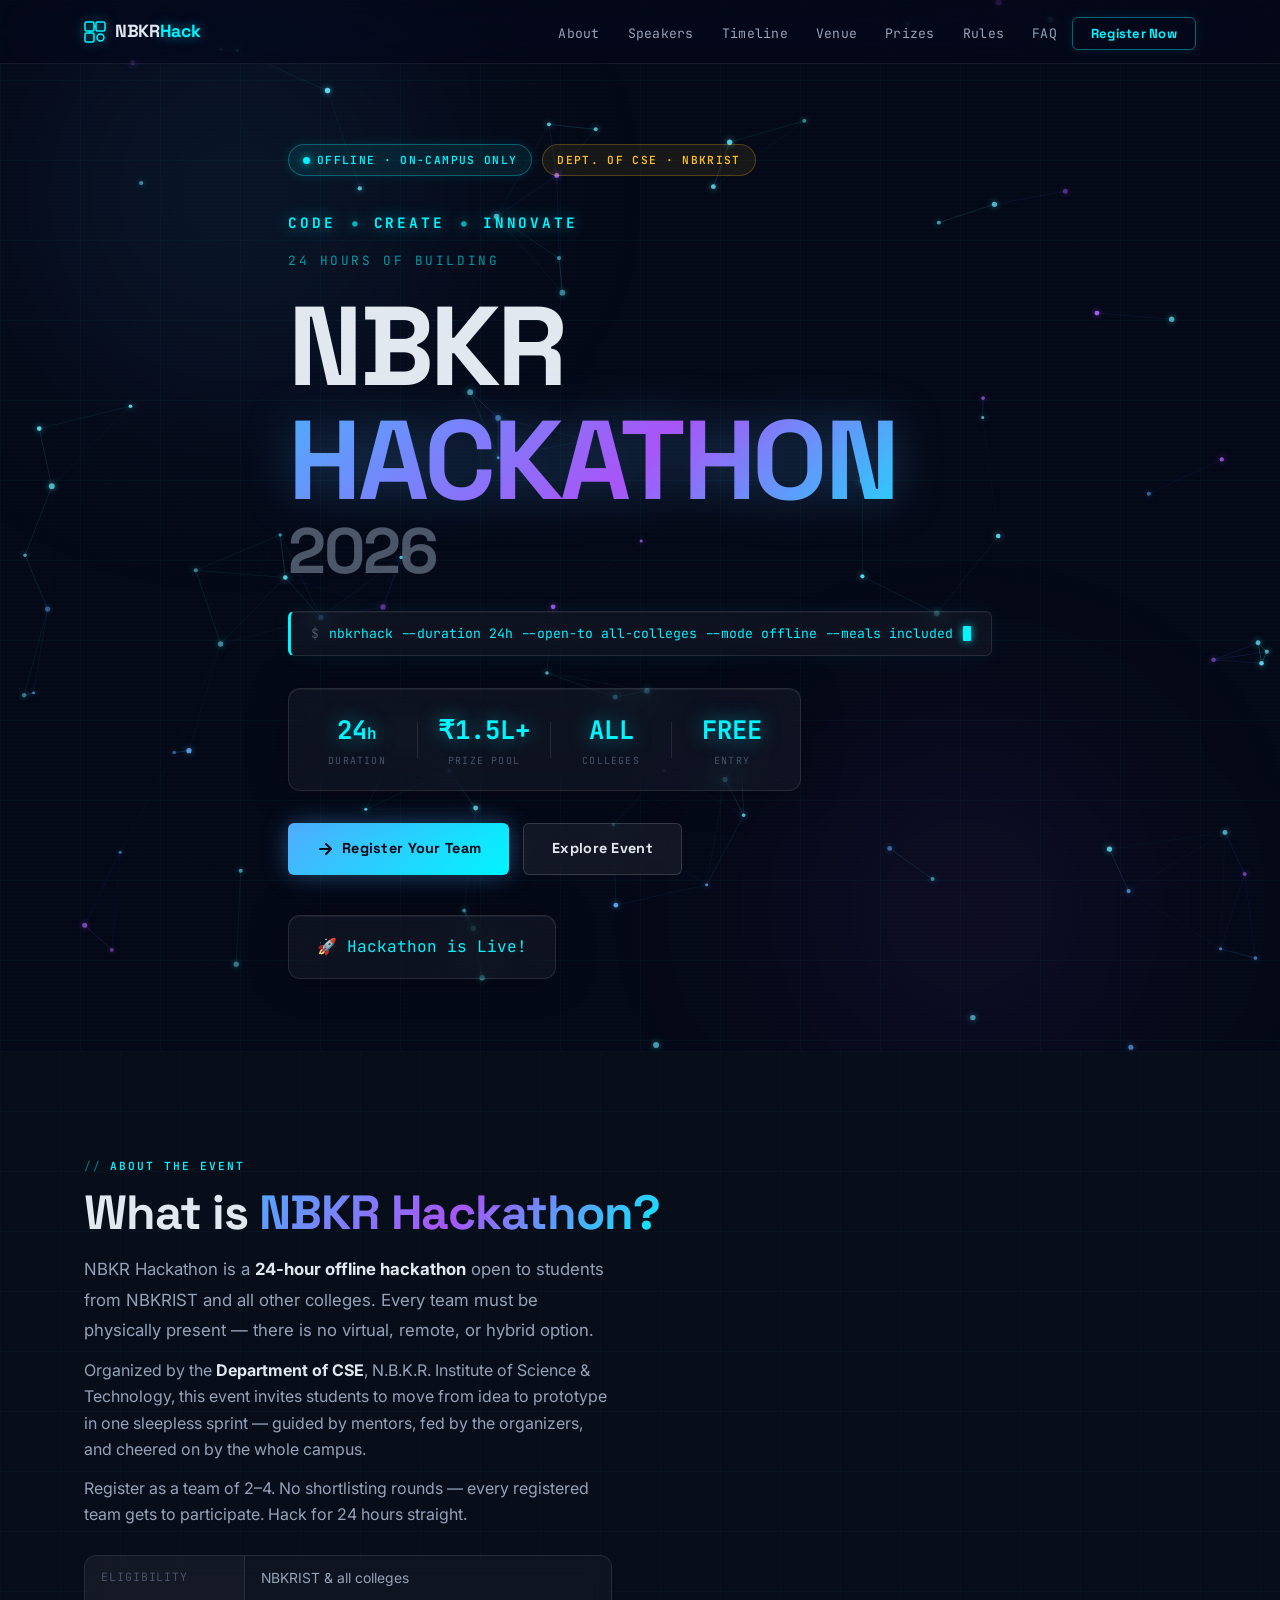
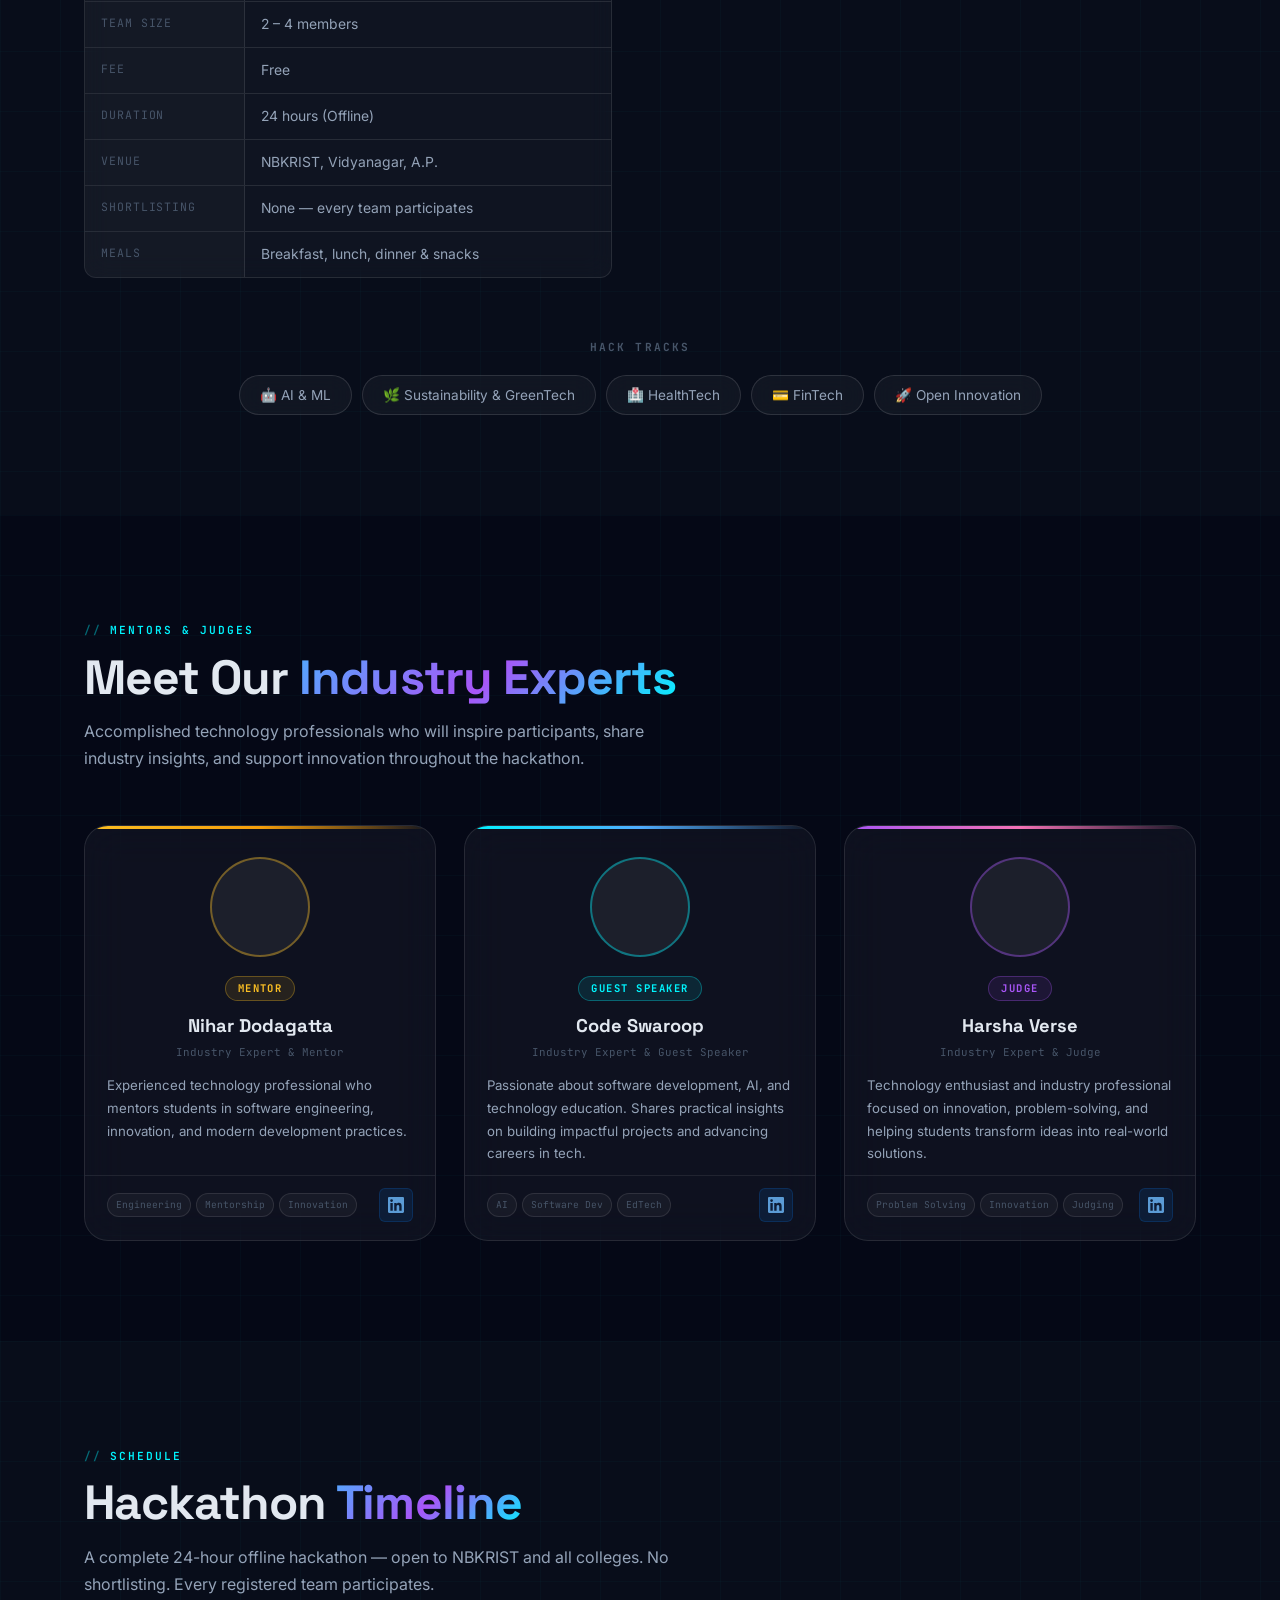
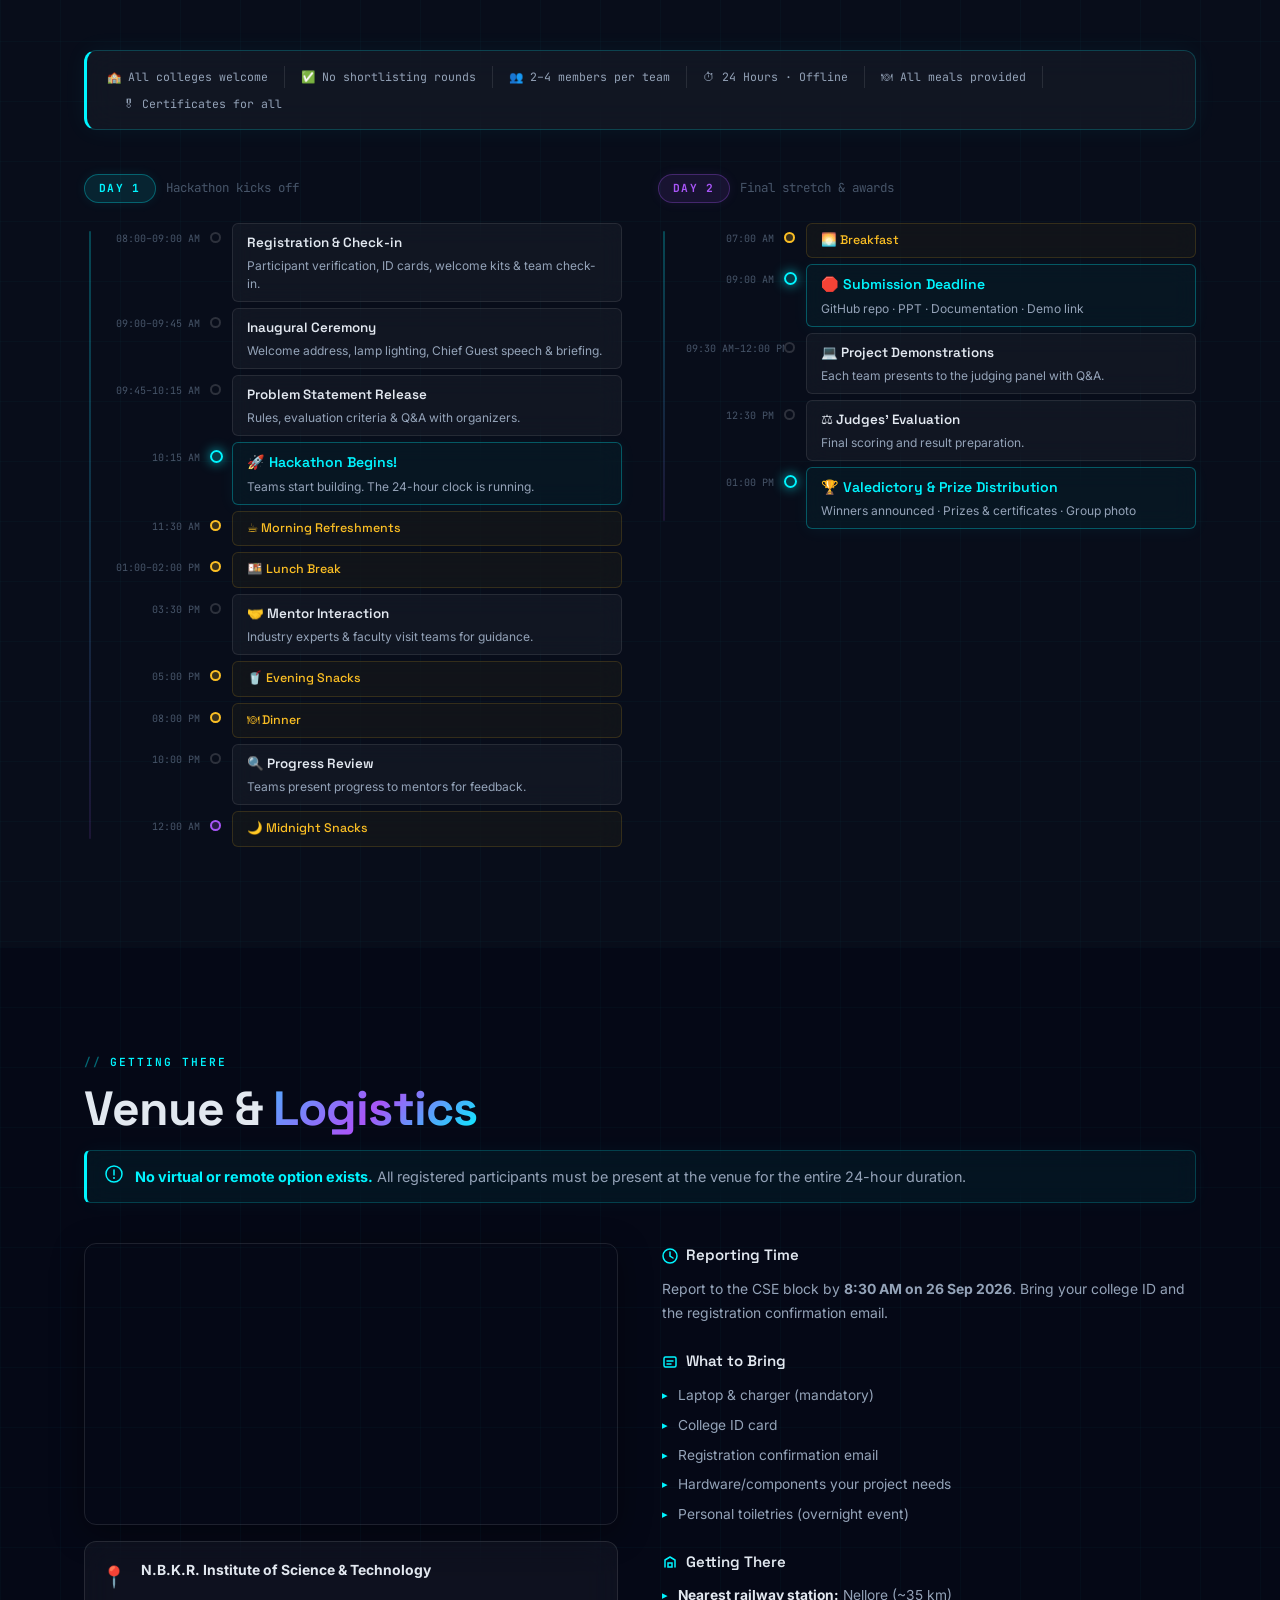
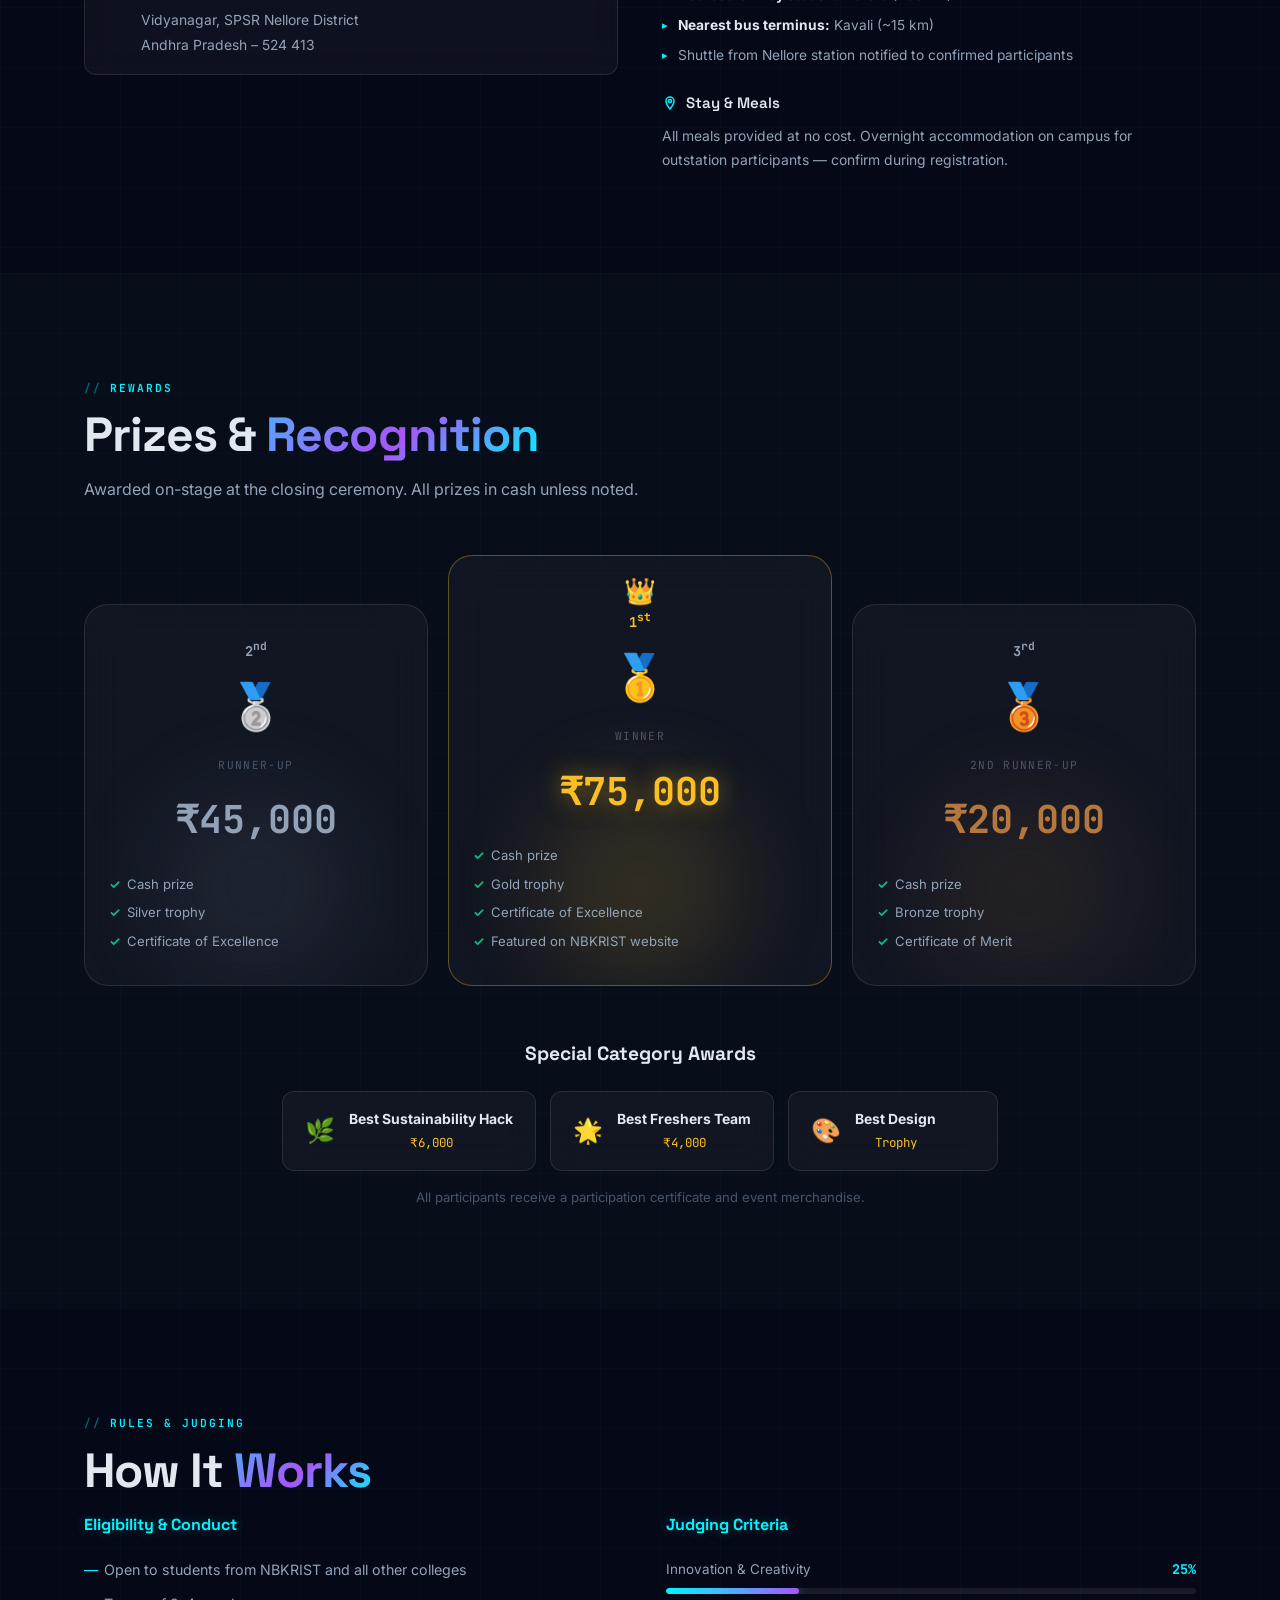
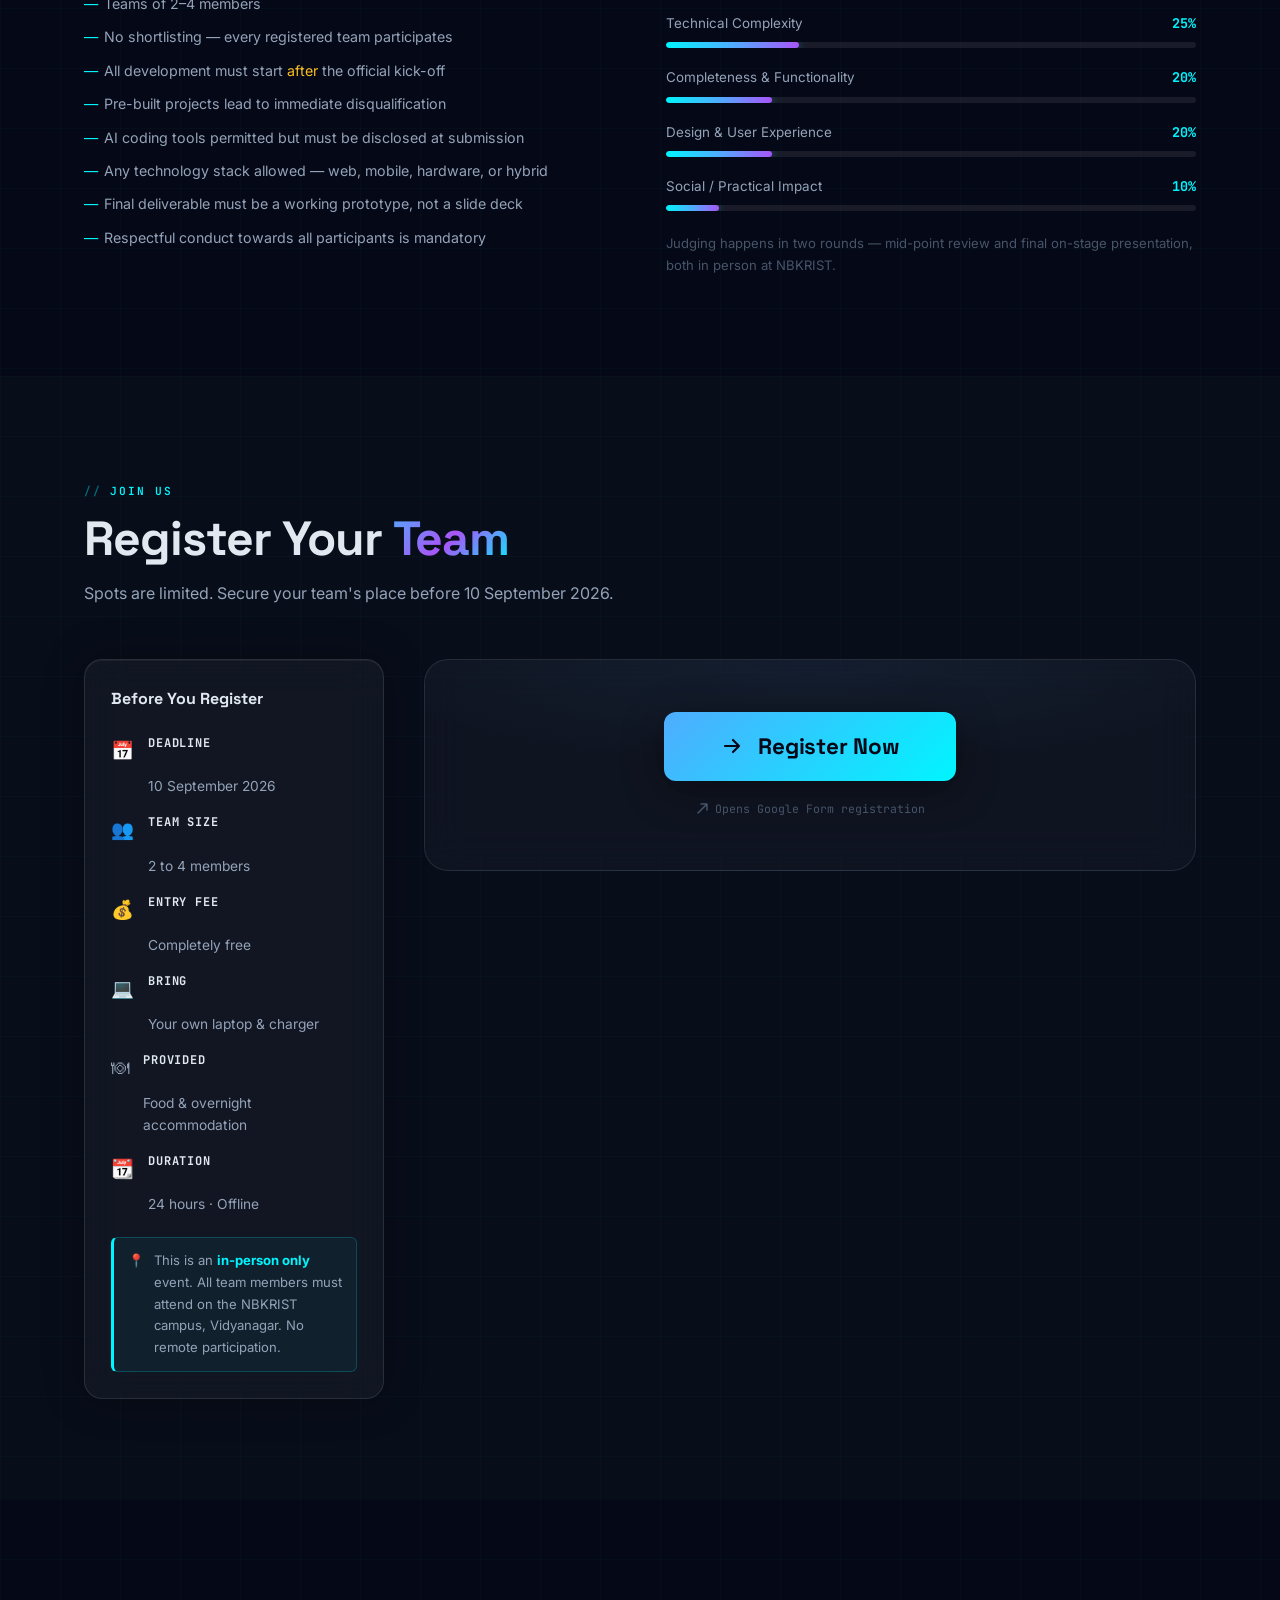
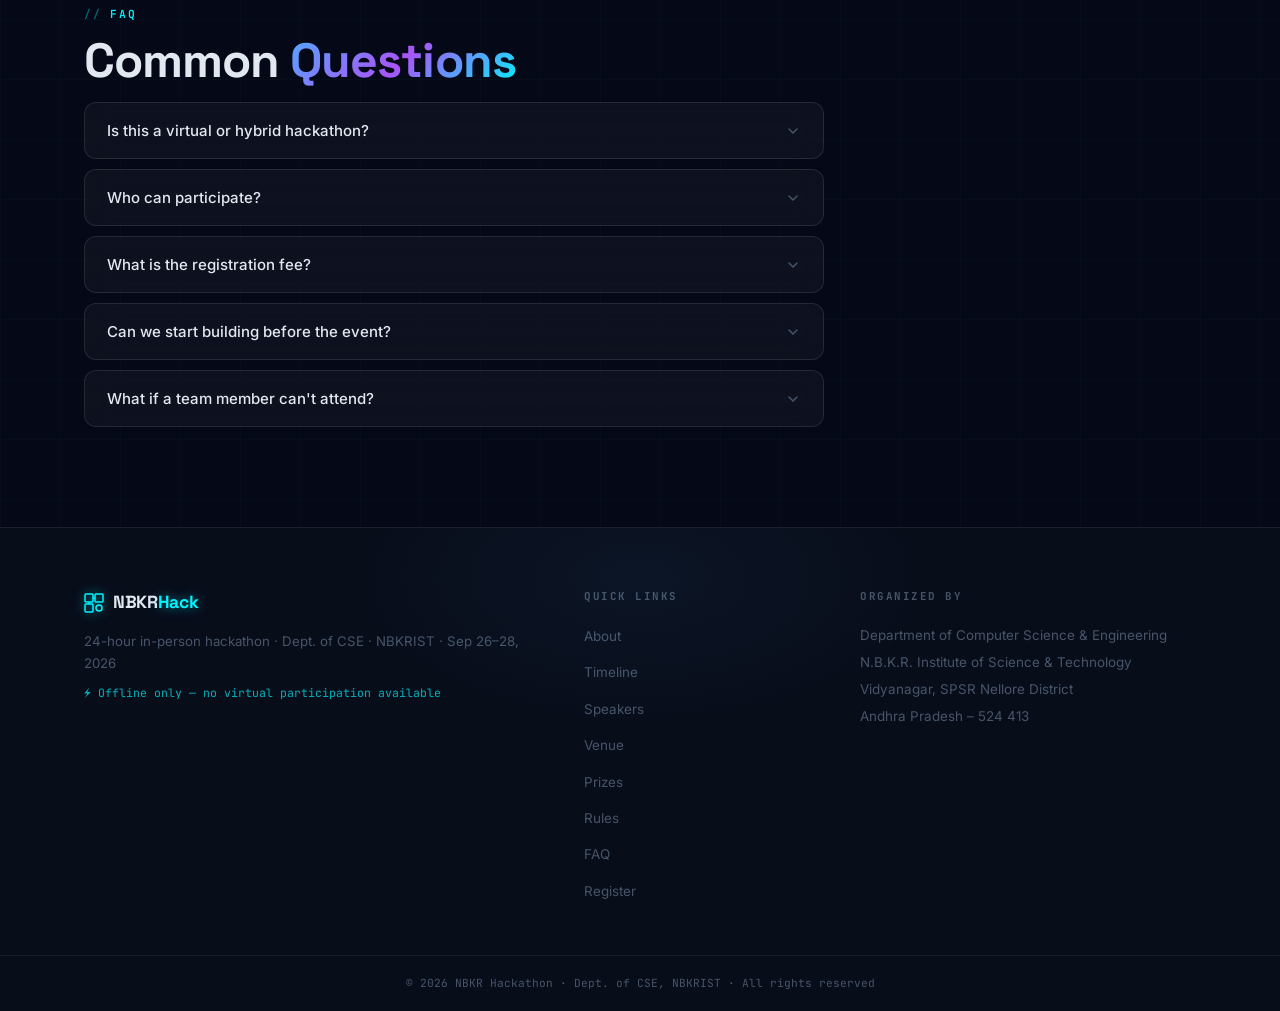
==== index.html @ 4ea05ed7 "NBKR Hackathon 2026 - Futuristic Glassmorphism website" ====
<!DOCTYPE html>
<html lang="en">
<head>
  <meta charset="UTF-8" />
  <meta name="viewport" content="width=device-width, initial-scale=1.0" />
  <title>NBKR Hackathon 2026 &ndash; 24-Hour In-Person Hackathon | NBKRIST</title>
  <meta name="description" content="NBKR Hackathon is a 24-hour offline, in-person student hackathon at NBKRIST campus, Vidyanagar, Andhra Pradesh. Sep 26-28 2026." />
  <link rel="preconnect" href="https://fonts.googleapis.com" />
  <link rel="preconnect" href="https://fonts.gstatic.com" crossorigin />
  <link href="https://fonts.googleapis.com/css2?family=Space+Grotesk:wght@400;500;600;700;800&family=Inter:wght@400;500;600&family=JetBrains+Mono:wght@400;500;600;700&display=swap" rel="stylesheet" />
  <link rel="stylesheet" href="styles.css" />
</head>
<body>

<!-- NAV -->
<nav class="navbar" id="navbar" role="navigation" aria-label="Main navigation">
  <div class="container nav-inner">
    <a href="#hero" class="nav-logo" aria-label="NBKR Hackathon home">
      <span class="logo-mark">
        <svg width="22" height="22" viewBox="0 0 22 22" fill="none" aria-hidden="true">
          <rect x="1" y="1" width="9" height="9" rx="1.5" stroke="currentColor" stroke-width="1.5"/>
          <rect x="12" y="1" width="9" height="9" rx="1.5" stroke="currentColor" stroke-width="1.5"/>
          <rect x="1" y="12" width="9" height="9" rx="1.5" stroke="currentColor" stroke-width="1.5"/>
          <circle cx="16.5" cy="16.5" r="3.5" stroke="currentColor" stroke-width="1.5"/>
          <line x1="10" y1="5.5" x2="12" y2="5.5" stroke="currentColor" stroke-width="1.5"/>
          <line x1="5.5" y1="10" x2="5.5" y2="12" stroke="currentColor" stroke-width="1.5"/>
        </svg>
      </span>
      <span class="logo-text">NBKR<span class="logo-accent">Hack</span></span>
    </a>
    <ul class="nav-links" role="list">
      <li><a href="#about">About</a></li>
      <li><a href="#speakers">Speakers</a></li>
      <li><a href="#timeline">Timeline</a></li>
      <li><a href="#venue">Venue</a></li>
      <li><a href="#prizes">Prizes</a></li>
      <li><a href="#rules">Rules</a></li>
      <li><a href="#faq">FAQ</a></li>
      <li><a href="#register" class="nav-cta reg-trigger" id="nav-register-btn">Register Now</a></li>
    </ul>
    <button class="hamburger" id="hamburger-btn" aria-label="Toggle navigation" aria-expanded="false" aria-controls="nav-mobile">
      <span></span><span></span><span></span>
    </button>
  </div>
  <div class="nav-mobile" id="nav-mobile" aria-hidden="true">
    <ul role="list">
      <li><a href="#about">About</a></li>
      <li><a href="#speakers">Speakers</a></li>
      <li><a href="#timeline">Timeline</a></li>
      <li><a href="#venue">Venue</a></li>
      <li><a href="#prizes">Prizes</a></li>
      <li><a href="#rules">Rules</a></li>
      <li><a href="#faq">FAQ</a></li>
      <li><a href="#register" class="mobile-cta reg-trigger">Register Now</a></li>
    </ul>
  </div>
</nav>

<!-- HERO -->
<section class="hero" id="hero" aria-label="Hero">
  <canvas class="hero-canvas" id="pcb-canvas" aria-hidden="true"></canvas>
  <div class="hero-scanline" aria-hidden="true"></div>
  <div class="hero-grid-overlay" aria-hidden="true"></div>
  <div class="hero-glow-orb hero-glow-orb-1" aria-hidden="true"></div>
  <div class="hero-glow-orb hero-glow-orb-2" aria-hidden="true"></div>
  <div class="container hero-body">
    <div class="hero-badges">
      <span class="badge badge-offline" aria-label="Offline in-person only">
        <span class="badge-dot" aria-hidden="true"></span>OFFLINE &middot; ON-CAMPUS ONLY
      </span>
      <span class="badge badge-dept">Dept. of CSE &middot; NBKRIST</span>
    </div>
    <div class="hero-tagline-row" aria-label="CODE CREATE INNOVATE">
      <span class="hero-tag-word">CODE</span>
      <span class="hero-tag-sep" aria-hidden="true">&bull;</span>
      <span class="hero-tag-word">CREATE</span>
      <span class="hero-tag-sep" aria-hidden="true">&bull;</span>
      <span class="hero-tag-word">INNOVATE</span>
    </div>
    <div class="hero-subtag">24 HOURS OF BUILDING</div>
    <h1 class="hero-title">
      <span class="hero-title-line">NBKR</span>
      <span class="hero-title-line hero-title-gradient">HACKATHON</span>
      <span class="hero-title-line hero-title-year">2026</span>
    </h1>
    <div class="terminal-line" aria-label="Event command">
      <span class="term-prompt" aria-hidden="true">$</span>
      <span class="term-text" id="terminal-text"></span>
      <span class="term-cursor" aria-hidden="true"></span>
    </div>
    <div class="hero-stats" role="list" aria-label="Event key stats">
      <div class="hstat" role="listitem">
        <span class="hstat-val">24<span class="hstat-unit">h</span></span>
        <span class="hstat-label">Duration</span>
      </div>
      <div class="hstat-div" aria-hidden="true"></div>
      <div class="hstat" role="listitem">
        <span class="hstat-val">&#8377;1.5L+</span>
        <span class="hstat-label">Prize Pool</span>
      </div>
      <div class="hstat-div" aria-hidden="true"></div>
      <div class="hstat" role="listitem">
        <span class="hstat-val">ALL</span>
        <span class="hstat-label">Colleges</span>
      </div>
      <div class="hstat-div" aria-hidden="true"></div>
      <div class="hstat" role="listitem">
        <span class="hstat-val">FREE</span>
        <span class="hstat-label">Entry</span>
      </div>
    </div>
    <div class="hero-ctas">
      <a href="#register" class="btn btn-glow reg-trigger">
        <svg width="18" height="18" viewBox="0 0 18 18" fill="none" aria-hidden="true"><path d="M4 9h10M10 4l5 5-5 5" stroke="currentColor" stroke-width="2" stroke-linecap="round" stroke-linejoin="round"/></svg>
        Register Your Team
      </a>
      <a href="#about" class="btn btn-glass">Explore Event</a>
    </div>
    <div class="countdown-block" id="countdown-container" aria-label="Countdown to hackathon">
      <div class="cd-label">LAUNCHING IN</div>
      <div class="cd-units">
        <div class="cd-unit"><span class="cd-val" id="cd-days">00</span><span class="cd-lbl">Days</span></div>
        <span class="cd-colon" aria-hidden="true">:</span>
        <div class="cd-unit"><span class="cd-val" id="cd-hours">00</span><span class="cd-lbl">Hours</span></div>
        <span class="cd-colon" aria-hidden="true">:</span>
        <div class="cd-unit"><span class="cd-val" id="cd-minutes">00</span><span class="cd-lbl">Mins</span></div>
        <span class="cd-colon" aria-hidden="true">:</span>
        <div class="cd-unit"><span class="cd-val" id="cd-seconds">00</span><span class="cd-lbl">Secs</span></div>
      </div>
    </div>
  </div>
</section>

<!-- ABOUT -->
<section class="section about-section" id="about" aria-labelledby="about-h">
  <div class="section-grid-bg" aria-hidden="true"></div>
  <div class="container">
    <span class="section-eyebrow">About the Event</span>
    <h2 class="section-title" id="about-h">What is <span class="gradient-text">NBKR Hackathon?</span></h2>
    <div class="about-grid">
      <div class="about-copy reveal">
        <p class="about-lead">NBKR Hackathon is a <strong>24-hour offline hackathon</strong> open to students from NBKRIST and all other colleges. Every team must be physically present &mdash; there is no virtual, remote, or hybrid option.</p>
        <p>Organized by the <strong>Department of CSE</strong>, N.B.K.R. Institute of Science &amp; Technology, this event invites students to move from idea to prototype in one sleepless sprint &mdash; guided by mentors, fed by the organizers, and cheered on by the whole campus.</p>
        <p>Register as a team of 2&ndash;4. No shortlisting rounds &mdash; every registered team gets to participate. Hack for 24 hours straight.</p>
        <div class="quick-facts">
          <div class="qf-item"><span class="qf-key">Eligibility</span><span class="qf-val">NBKRIST &amp; all colleges</span></div>
          <div class="qf-item"><span class="qf-key">Team size</span><span class="qf-val">2 &ndash; 4 members</span></div>
          <div class="qf-item"><span class="qf-key">Fee</span><span class="qf-val">Free</span></div>
          <div class="qf-item"><span class="qf-key">Duration</span><span class="qf-val">24 hours (Offline)</span></div>
          <div class="qf-item"><span class="qf-key">Venue</span><span class="qf-val">NBKRIST, Vidyanagar, A.P.</span></div>
          <div class="qf-item"><span class="qf-key">Shortlisting</span><span class="qf-val">None &mdash; every team participates</span></div>
          <div class="qf-item"><span class="qf-key">Meals</span><span class="qf-val">Breakfast, lunch, dinner &amp; snacks</span></div>
        </div>
      </div>
      <div class="about-cards">
        <div class="acard reveal"><div class="acard-glow"></div><span class="acard-icon">&#9889;</span><span class="acard-num">24</span><span class="acard-unit">hours</span><span class="acard-desc">Non-stop on-campus hacking</span></div>
        <div class="acard reveal"><div class="acard-glow"></div><span class="acard-icon">&#128101;</span><span class="acard-num">2&ndash;4</span><span class="acard-unit">members</span><span class="acard-desc">All colleges welcome</span></div>
        <div class="acard reveal"><div class="acard-glow"></div><span class="acard-icon">&#127942;</span><span class="acard-num">&#8377;1.5L+</span><span class="acard-unit">prizes</span><span class="acard-desc">Cash, trophies &amp; certificates</span></div>
        <div class="acard acard-amber reveal"><div class="acard-glow"></div><span class="acard-icon">&#127358;</span><span class="acard-num">Free</span><span class="acard-unit">to enter</span><span class="acard-desc">Food &amp; logistics covered</span></div>
      </div>
    </div>
    <div class="tracks-wrap reveal">
      <h3 class="tracks-heading">Hack Tracks</h3>
      <div class="tracks-row">
        <div class="track-pill">&#129302; AI &amp; ML</div>
        <div class="track-pill">&#127807; Sustainability &amp; GreenTech</div>
        <div class="track-pill">&#127973; HealthTech</div>
        <div class="track-pill">&#128179; FinTech</div>
        <div class="track-pill">&#128640; Open Innovation</div>
      </div>
    </div>
  </div>
</section>

<!-- SPEAKERS -->
<section class="section speakers-section" id="speakers" aria-labelledby="speakers-h">
  <div class="section-grid-bg" aria-hidden="true"></div>
  <div class="container">
    <span class="section-eyebrow">Mentors &amp; Judges</span>
    <h2 class="section-title" id="speakers-h">Meet Our <span class="gradient-text">Industry Experts</span></h2>
    <p class="section-sub">Accomplished technology professionals who will inspire participants, share industry insights, and support innovation throughout the hackathon.</p>
    <div class="speakers-grid">

      <div class="speaker-card speaker-card-amber reveal" role="article" aria-label="Speaker: Nihar Dodagatta">
        <div class="speaker-card-top-line speaker-card-top-amber"></div>
        <div class="speaker-card-glow"></div>
        <div class="speaker-avatar-wrap">
          <div class="speaker-avatar speaker-avatar-amber">
            <img src="images/nihar.jpg" alt="Nihar Dodagatta" class="speaker-photo" onerror="this.style.display='none'" />
            <span class="speaker-initials">ND</span>
          </div>
        </div>
        <div class="speaker-body">
          <div class="speaker-role-tag speaker-role-tag-amber">Mentor</div>
          <h3 class="speaker-name">Nihar Dodagatta</h3>
          <p class="speaker-role">Industry Expert &amp; Mentor</p>
          <p class="speaker-bio">Experienced technology professional who mentors students in software engineering, innovation, and modern development practices.</p>
        </div>
        <div class="speaker-footer">
          <div class="speaker-tags"><span class="stag">Engineering</span><span class="stag">Mentorship</span><span class="stag">Innovation</span></div>
          <a href="#" class="speaker-linkedin" aria-label="Nihar on LinkedIn"><svg width="16" height="16" viewBox="0 0 24 24" fill="currentColor"><path d="M20.447 20.452h-3.554v-5.569c0-1.328-.027-3.037-1.852-3.037-1.853 0-2.136 1.445-2.136 2.939v5.667H9.351V9h3.414v1.561h.046c.477-.9 1.637-1.85 3.37-1.85 3.601 0 4.267 2.37 4.267 5.455v6.286zM5.337 7.433a2.062 2.062 0 01-2.063-2.065 2.064 2.064 0 112.063 2.065zm1.782 13.019H3.555V9h3.564v11.452zM22.225 0H1.771C.792 0 0 .774 0 1.729v20.542C0 23.227.792 24 1.771 24h20.451C23.2 24 24 23.227 24 22.271V1.729C24 .774 23.2 0 22.222 0h.003z"/></svg></a>
        </div>
      </div>

      <div class="speaker-card speaker-card-cyan reveal" role="article" aria-label="Speaker: Code Swaroop">
        <div class="speaker-card-top-line speaker-card-top-cyan"></div>
        <div class="speaker-card-glow"></div>
        <div class="speaker-avatar-wrap">
          <div class="speaker-avatar speaker-avatar-cyan">
            <img src="images/swaroop.jpg" alt="Code Swaroop" class="speaker-photo" onerror="this.style.display='none'" />
            <span class="speaker-initials">CS</span>
          </div>
        </div>
        <div class="speaker-body">
          <div class="speaker-role-tag speaker-role-tag-cyan">Guest Speaker</div>
          <h3 class="speaker-name">Code Swaroop</h3>
          <p class="speaker-role">Industry Expert &amp; Guest Speaker</p>
          <p class="speaker-bio">Passionate about software development, AI, and technology education. Shares practical insights on building impactful projects and advancing careers in tech.</p>
        </div>
        <div class="speaker-footer">
          <div class="speaker-tags"><span class="stag">AI</span><span class="stag">Software Dev</span><span class="stag">EdTech</span></div>
          <a href="#" class="speaker-linkedin" aria-label="Code Swaroop on LinkedIn"><svg width="16" height="16" viewBox="0 0 24 24" fill="currentColor"><path d="M20.447 20.452h-3.554v-5.569c0-1.328-.027-3.037-1.852-3.037-1.853 0-2.136 1.445-2.136 2.939v5.667H9.351V9h3.414v1.561h.046c.477-.9 1.637-1.85 3.37-1.85 3.601 0 4.267 2.37 4.267 5.455v6.286zM5.337 7.433a2.062 2.062 0 01-2.063-2.065 2.064 2.064 0 112.063 2.065zm1.782 13.019H3.555V9h3.564v11.452zM22.225 0H1.771C.792 0 0 .774 0 1.729v20.542C0 23.227.792 24 1.771 24h20.451C23.2 24 24 23.227 24 22.271V1.729C24 .774 23.2 0 22.222 0h.003z"/></svg></a>
        </div>
      </div>

      <div class="speaker-card speaker-card-purple reveal" role="article" aria-label="Speaker: Harsha Verse">
        <div class="speaker-card-top-line speaker-card-top-purple"></div>
        <div class="speaker-card-glow"></div>
        <div class="speaker-avatar-wrap">
          <div class="speaker-avatar speaker-avatar-purple">
            <img src="images/harsha.jpg" alt="Harsha Verse" class="speaker-photo harsha-photo" onerror="this.style.display='none'" />
            <span class="speaker-initials">HV</span>
          </div>
        </div>
        <div class="speaker-body">
          <div class="speaker-role-tag speaker-role-tag-purple">Judge</div>
          <h3 class="speaker-name">Harsha Verse</h3>
          <p class="speaker-role">Industry Expert &amp; Judge</p>
          <p class="speaker-bio">Technology enthusiast and industry professional focused on innovation, problem-solving, and helping students transform ideas into real-world solutions.</p>
        </div>
        <div class="speaker-footer">
          <div class="speaker-tags"><span class="stag">Problem Solving</span><span class="stag">Innovation</span><span class="stag">Judging</span></div>
          <a href="#" class="speaker-linkedin" aria-label="Harsha Verse on LinkedIn"><svg width="16" height="16" viewBox="0 0 24 24" fill="currentColor"><path d="M20.447 20.452h-3.554v-5.569c0-1.328-.027-3.037-1.852-3.037-1.853 0-2.136 1.445-2.136 2.939v5.667H9.351V9h3.414v1.561h.046c.477-.9 1.637-1.85 3.37-1.85 3.601 0 4.267 2.37 4.267 5.455v6.286zM5.337 7.433a2.062 2.062 0 01-2.063-2.065 2.064 2.064 0 112.063 2.065zm1.782 13.019H3.555V9h3.564v11.452zM22.225 0H1.771C.792 0 0 .774 0 1.729v20.542C0 23.227.792 24 1.771 24h20.451C23.2 24 24 23.227 24 22.271V1.729C24 .774 23.2 0 22.222 0h.003z"/></svg></a>
        </div>
      </div>

    </div>
  </div>
</section>

<!-- TIMELINE -->
<section class="section timeline-section" id="timeline" aria-labelledby="timeline-h">
  <div class="section-grid-bg" aria-hidden="true"></div>
  <div class="container">
    <span class="section-eyebrow">Schedule</span>
    <h2 class="section-title" id="timeline-h">Hackathon <span class="gradient-text">Timeline</span></h2>
    <p class="section-sub">A complete 24-hour offline hackathon &mdash; open to NBKRIST and all colleges. No shortlisting. Every registered team participates.</p>
    <div class="tl-info-bar reveal">
      <div class="tl-info-item"><span class="tl-info-icon">&#127979;</span><span>All colleges welcome</span></div>
      <div class="tl-info-sep" aria-hidden="true"></div>
      <div class="tl-info-item"><span class="tl-info-icon">&#9989;</span><span>No shortlisting rounds</span></div>
      <div class="tl-info-sep" aria-hidden="true"></div>
      <div class="tl-info-item"><span class="tl-info-icon">&#128101;</span><span>2&ndash;4 members per team</span></div>
      <div class="tl-info-sep" aria-hidden="true"></div>
      <div class="tl-info-item"><span class="tl-info-icon">&#9201;</span><span>24 Hours &middot; Offline</span></div>
      <div class="tl-info-sep" aria-hidden="true"></div>
      <div class="tl-info-item"><span class="tl-info-icon">&#127869;</span><span>All meals provided</span></div>
      <div class="tl-info-sep" aria-hidden="true"></div>
      <div class="tl-info-item"><span class="tl-info-icon">&#127894;</span><span>Certificates for all</span></div>
    </div>
    <div class="tl-summary-grid">
      <div class="tl-day-col">
        <div class="tl-day-header"><span class="tl-day-badge">Day 1</span><span class="tl-day-sub">Hackathon kicks off</span></div>
        <div class="tl-events">
          <div class="tl-event reveal"><span class="tl-etime">08:00&ndash;09:00 AM</span><div class="tl-edot tl-edot-default"></div><div class="tl-ecard"><h4>Registration &amp; Check-in</h4><p>Participant verification, ID cards, welcome kits &amp; team check-in.</p></div></div>
          <div class="tl-event reveal"><span class="tl-etime">09:00&ndash;09:45 AM</span><div class="tl-edot tl-edot-default"></div><div class="tl-ecard"><h4>Inaugural Ceremony</h4><p>Welcome address, lamp lighting, Chief Guest speech &amp; briefing.</p></div></div>
          <div class="tl-event reveal"><span class="tl-etime">09:45&ndash;10:15 AM</span><div class="tl-edot tl-edot-default"></div><div class="tl-ecard"><h4>Problem Statement Release</h4><p>Rules, evaluation criteria &amp; Q&amp;A with organizers.</p></div></div>
          <div class="tl-event reveal"><span class="tl-etime">10:15 AM</span><div class="tl-edot tl-edot-major"></div><div class="tl-ecard tl-ecard-major"><h4>&#128640; Hackathon Begins!</h4><p>Teams start building. The 24-hour clock is running.</p></div></div>
          <div class="tl-event reveal"><span class="tl-etime">11:30 AM</span><div class="tl-edot tl-edot-food"></div><div class="tl-ecard tl-ecard-food"><h4>&#9749; Morning Refreshments</h4></div></div>
          <div class="tl-event reveal"><span class="tl-etime">01:00&ndash;02:00 PM</span><div class="tl-edot tl-edot-food"></div><div class="tl-ecard tl-ecard-food"><h4>&#127857; Lunch Break</h4></div></div>
          <div class="tl-event reveal"><span class="tl-etime">03:30 PM</span><div class="tl-edot tl-edot-default"></div><div class="tl-ecard"><h4>&#129309; Mentor Interaction</h4><p>Industry experts &amp; faculty visit teams for guidance.</p></div></div>
          <div class="tl-event reveal"><span class="tl-etime">05:00 PM</span><div class="tl-edot tl-edot-food"></div><div class="tl-ecard tl-ecard-food"><h4>&#129380; Evening Snacks</h4></div></div>
          <div class="tl-event reveal"><span class="tl-etime">08:00 PM</span><div class="tl-edot tl-edot-food"></div><div class="tl-ecard tl-ecard-food"><h4>&#127869; Dinner</h4></div></div>
          <div class="tl-event reveal"><span class="tl-etime">10:00 PM</span><div class="tl-edot tl-edot-default"></div><div class="tl-ecard"><h4>&#128269; Progress Review</h4><p>Teams present progress to mentors for feedback.</p></div></div>
          <div class="tl-event reveal"><span class="tl-etime">12:00 AM</span><div class="tl-edot tl-edot-mid"></div><div class="tl-ecard tl-ecard-food"><h4>&#127769; Midnight Snacks</h4></div></div>
        </div>
      </div>
      <div class="tl-day-col">
        <div class="tl-day-header"><span class="tl-day-badge tl-day-badge-2">Day 2</span><span class="tl-day-sub">Final stretch &amp; awards</span></div>
        <div class="tl-events">
          <div class="tl-event reveal"><span class="tl-etime">07:00 AM</span><div class="tl-edot tl-edot-food"></div><div class="tl-ecard tl-ecard-food"><h4>&#127749; Breakfast</h4></div></div>
          <div class="tl-event reveal"><span class="tl-etime">09:00 AM</span><div class="tl-edot tl-edot-major"></div><div class="tl-ecard tl-ecard-major"><h4>&#128721; Submission Deadline</h4><p>GitHub repo &middot; PPT &middot; Documentation &middot; Demo link</p></div></div>
          <div class="tl-event reveal"><span class="tl-etime">09:30 AM&ndash;12:00 PM</span><div class="tl-edot tl-edot-default"></div><div class="tl-ecard"><h4>&#128187; Project Demonstrations</h4><p>Each team presents to the judging panel with Q&amp;A.</p></div></div>
          <div class="tl-event reveal"><span class="tl-etime">12:30 PM</span><div class="tl-edot tl-edot-default"></div><div class="tl-ecard"><h4>&#9878; Judges' Evaluation</h4><p>Final scoring and result preparation.</p></div></div>
          <div class="tl-event reveal"><span class="tl-etime">01:00 PM</span><div class="tl-edot tl-edot-major"></div><div class="tl-ecard tl-ecard-major"><h4>&#127942; Valedictory &amp; Prize Distribution</h4><p>Winners announced &middot; Prizes &amp; certificates &middot; Group photo</p></div></div>
        </div>
      </div>
    </div>
  </div>
</section>

<!-- VENUE -->
<section class="section venue-section" id="venue" aria-labelledby="venue-h">
  <div class="section-grid-bg" aria-hidden="true"></div>
  <div class="container">
    <span class="section-eyebrow">Getting There</span>
    <h2 class="section-title" id="venue-h">Venue &amp; <span class="gradient-text">Logistics</span></h2>
    <div class="venue-alert reveal" role="alert">
      <svg width="18" height="18" viewBox="0 0 18 18" fill="none" aria-hidden="true"><circle cx="9" cy="9" r="8" stroke="#00f5ff" stroke-width="1.5"/><line x1="9" y1="5" x2="9" y2="10" stroke="#00f5ff" stroke-width="1.5" stroke-linecap="round"/><circle cx="9" cy="13" r="1" fill="#00f5ff"/></svg>
      <span><strong>No virtual or remote option exists.</strong> All registered participants must be present at the venue for the entire 24-hour duration.</span>
    </div>
    <div class="venue-grid">
      <div class="venue-map-col reveal">
        <div class="map-embed" aria-label="NBKRIST campus map">
          <iframe src="https://www.google.com/maps/embed?pb=!1m18!1m12!1m3!1d15392.0!2d79.5!3d14.4!2m3!1f0!2f0!3f0!3m2!1i1024!2i768!4f13.1!3m3!1m2!1s0x3a4cf5a7e3b5b5b5%3A0x1234567890abcdef!2sNBKRIST!5e0!3m2!1sen!2sin!4v1234567890" width="100%" height="280" style="border:0;" allowfullscreen="" loading="lazy" referrerpolicy="no-referrer-when-downgrade" title="NBKRIST campus on Google Maps"></iframe>
        </div>
        <div class="venue-address-card">
          <div class="vac-icon">&#128205;</div>
          <div><strong>N.B.K.R. Institute of Science &amp; Technology</strong><br>Vidyanagar, SPSR Nellore District<br>Andhra Pradesh &ndash; 524 413</div>
        </div>
      </div>
      <div class="venue-info-col">
        <div class="vinfo-block reveal">
          <h3 class="vinfo-title"><svg width="16" height="16" viewBox="0 0 16 16" fill="none"><circle cx="8" cy="8" r="7" stroke="#00f5ff" stroke-width="1.5"/><path d="M8 4v4l3 2" stroke="#00f5ff" stroke-width="1.5" stroke-linecap="round"/></svg>Reporting Time</h3>
          <p>Report to the CSE block by <strong>8:30 AM on 26 Sep 2026</strong>. Bring your college ID and the registration confirmation email.</p>
        </div>
        <div class="vinfo-block reveal">
          <h3 class="vinfo-title"><svg width="16" height="16" viewBox="0 0 16 16" fill="none"><rect x="2" y="3" width="12" height="10" rx="1.5" stroke="#00f5ff" stroke-width="1.5"/><path d="M5 7h6M5 10h4" stroke="#00f5ff" stroke-width="1.5" stroke-linecap="round"/></svg>What to Bring</h3>
          <ul class="vinfo-list">
            <li>Laptop &amp; charger (mandatory)</li>
            <li>College ID card</li>
            <li>Registration confirmation email</li>
            <li>Hardware/components your project needs</li>
            <li>Personal toiletries (overnight event)</li>
          </ul>
        </div>
        <div class="vinfo-block reveal">
          <h3 class="vinfo-title"><svg width="16" height="16" viewBox="0 0 16 16" fill="none"><path d="M3 13V6l5-3 5 3v7" stroke="#00f5ff" stroke-width="1.5" stroke-linecap="round" stroke-linejoin="round"/><rect x="6" y="9" width="4" height="4" stroke="#00f5ff" stroke-width="1.5"/></svg>Getting There</h3>
          <ul class="vinfo-list">
            <li><strong>Nearest railway station:</strong> Nellore (~35 km)</li>
            <li><strong>Nearest bus terminus:</strong> Kavali (~15 km)</li>
            <li>Shuttle from Nellore station notified to confirmed participants</li>
          </ul>
        </div>
        <div class="vinfo-block reveal">
          <h3 class="vinfo-title"><svg width="16" height="16" viewBox="0 0 16 16" fill="none"><path d="M8 2C5.8 2 4 3.8 4 6c0 3 4 8 4 8s4-5 4-8c0-2.2-1.8-4-4-4z" stroke="#00f5ff" stroke-width="1.5"/><circle cx="8" cy="6" r="1.5" stroke="#00f5ff" stroke-width="1.5"/></svg>Stay &amp; Meals</h3>
          <p>All meals provided at no cost. Overnight accommodation on campus for outstation participants &mdash; confirm during registration.</p>
        </div>
      </div>
    </div>
  </div>
</section>

<!-- PRIZES -->
<section class="section prizes-section" id="prizes" aria-labelledby="prizes-h">
  <div class="section-grid-bg" aria-hidden="true"></div>
  <div class="container">
    <span class="section-eyebrow">Rewards</span>
    <h2 class="section-title" id="prizes-h">Prizes &amp; <span class="gradient-text">Recognition</span></h2>
    <p class="section-sub">Awarded on-stage at the closing ceremony. All prizes in cash unless noted.</p>
    <div class="prizes-podium">
      <div class="prize-card prize-silver reveal">
        <div class="prize-glow"></div>
        <div class="prize-pos" aria-label="2nd place">2<sup>nd</sup></div>
        <div class="prize-medal">&#129352;</div>
        <div class="prize-tier">Runner-Up</div>
        <div class="prize-amount">&#8377;45,000</div>
        <ul class="prize-perks"><li>Cash prize</li><li>Silver trophy</li><li>Certificate of Excellence</li></ul>
      </div>
      <div class="prize-card prize-gold reveal">
        <div class="prize-glow"></div>
        <div class="prize-crown">&#128081;</div>
        <div class="prize-pos" aria-label="1st place">1<sup>st</sup></div>
        <div class="prize-medal">&#129351;</div>
        <div class="prize-tier">Winner</div>
        <div class="prize-amount">&#8377;75,000</div>
        <ul class="prize-perks"><li>Cash prize</li><li>Gold trophy</li><li>Certificate of Excellence</li><li>Featured on NBKRIST website</li></ul>
      </div>
      <div class="prize-card prize-bronze reveal">
        <div class="prize-glow"></div>
        <div class="prize-pos" aria-label="3rd place">3<sup>rd</sup></div>
        <div class="prize-medal">&#129353;</div>
        <div class="prize-tier">2nd Runner-Up</div>
        <div class="prize-amount">&#8377;20,000</div>
        <ul class="prize-perks"><li>Cash prize</li><li>Bronze trophy</li><li>Certificate of Merit</li></ul>
      </div>
    </div>
    <div class="special-awards reveal">
      <h3 class="special-title">Special Category Awards</h3>
      <div class="special-grid">
        <div class="scard"><span class="scard-icon">&#127807;</span><div><strong>Best Sustainability Hack</strong><span class="scard-amt">&#8377;6,000</span></div></div>
        <div class="scard"><span class="scard-icon">&#127775;</span><div><strong>Best Freshers Team</strong><span class="scard-amt">&#8377;4,000</span></div></div>
        <div class="scard"><span class="scard-icon">&#127912;</span><div><strong>Best Design</strong><span class="scard-amt">Trophy</span></div></div>
      </div>
      <p class="special-note">All participants receive a participation certificate and event merchandise.</p>
    </div>
  </div>
</section>

<!-- RULES -->
<section class="section rules-section" id="rules" aria-labelledby="rules-h">
  <div class="section-grid-bg" aria-hidden="true"></div>
  <div class="container">
    <span class="section-eyebrow">Rules &amp; Judging</span>
    <h2 class="section-title" id="rules-h">How It <span class="gradient-text">Works</span></h2>
    <div class="rules-grid">
      <div class="rules-col reveal">
        <h3 class="rules-subtitle">Eligibility &amp; Conduct</h3>
        <ul class="rules-list">
          <li>Open to students from NBKRIST and all other colleges</li>
          <li>Teams of 2&ndash;4 members</li>
          <li>No shortlisting &mdash; every registered team participates</li>
          <li>All development must start <em>after</em> the official kick-off</li>
          <li>Pre-built projects lead to immediate disqualification</li>
          <li>AI coding tools permitted but must be disclosed at submission</li>
          <li>Any technology stack allowed &mdash; web, mobile, hardware, or hybrid</li>
          <li>Final deliverable must be a working prototype, not a slide deck</li>
          <li>Respectful conduct towards all participants is mandatory</li>
        </ul>
      </div>
      <div class="rules-col reveal">
        <h3 class="rules-subtitle">Judging Criteria</h3>
        <div class="judging-bars">
          <div class="jbar"><div class="jbar-label"><span>Innovation &amp; Creativity</span><span class="jbar-pct">25%</span></div><div class="jbar-track"><div class="jbar-fill" style="--w:25%"></div></div></div>
          <div class="jbar"><div class="jbar-label"><span>Technical Complexity</span><span class="jbar-pct">25%</span></div><div class="jbar-track"><div class="jbar-fill" style="--w:25%"></div></div></div>
          <div class="jbar"><div class="jbar-label"><span>Completeness &amp; Functionality</span><span class="jbar-pct">20%</span></div><div class="jbar-track"><div class="jbar-fill" style="--w:20%"></div></div></div>
          <div class="jbar"><div class="jbar-label"><span>Design &amp; User Experience</span><span class="jbar-pct">20%</span></div><div class="jbar-track"><div class="jbar-fill" style="--w:20%"></div></div></div>
          <div class="jbar"><div class="jbar-label"><span>Social / Practical Impact</span><span class="jbar-pct">10%</span></div><div class="jbar-track"><div class="jbar-fill" style="--w:10%"></div></div></div>
        </div>
        <p class="judging-note">Judging happens in two rounds &mdash; mid-point review and final on-stage presentation, both in person at NBKRIST.</p>
      </div>
    </div>
  </div>
</section>

<!-- REGISTER -->
<section class="section register-section" id="register" aria-labelledby="register-h">
  <div class="section-grid-bg" aria-hidden="true"></div>
  <div class="container">
    <span class="section-eyebrow">Join Us</span>
    <h2 class="section-title" id="register-h">Register Your <span class="gradient-text">Team</span></h2>
    <p class="section-sub">Spots are limited. Secure your team's place before 10 September 2026.</p>
    <div class="register-layout">
      <aside class="reg-info reveal" aria-label="Registration information">
        <div class="reg-info-card">
          <h3 class="ric-title">Before You Register</h3>
          <div class="ric-row"><span class="ric-icon">&#128197;</span><div><strong>Deadline</strong><br>10 September 2026</div></div>
          <div class="ric-row"><span class="ric-icon">&#128101;</span><div><strong>Team size</strong><br>2 to 4 members</div></div>
          <div class="ric-row"><span class="ric-icon">&#128176;</span><div><strong>Entry fee</strong><br>Completely free</div></div>
          <div class="ric-row"><span class="ric-icon">&#128187;</span><div><strong>Bring</strong><br>Your own laptop &amp; charger</div></div>
          <div class="ric-row"><span class="ric-icon">&#127869;</span><div><strong>Provided</strong><br>Food &amp; overnight accommodation</div></div>
          <div class="ric-row"><span class="ric-icon">&#128198;</span><div><strong>Duration</strong><br>24 hours &middot; Offline</div></div>
          <div class="ric-offline-note" role="note">
            <span>&#128205;</span>
            <span>This is an <strong>in-person only</strong> event. All team members must attend on the NBKRIST campus, Vidyanagar. No remote participation.</span>
          </div>
        </div>
      </aside>
      <div class="reg-form-col reveal">
        <div class="reg-cta-block">
          <button class="btn-register-now reg-trigger" aria-label="Open registration form">
            <svg width="24" height="24" viewBox="0 0 24 24" fill="none" aria-hidden="true"><path d="M5 12h14M13 6l6 6-6 6" stroke="currentColor" stroke-width="2.2" stroke-linecap="round" stroke-linejoin="round"/></svg>
            Register Now
          </button>
          <p class="reg-cta-note">
            <svg width="13" height="13" viewBox="0 0 13 13" fill="none" aria-hidden="true"><path d="M2 11L11 2M11 2H5M11 2v6" stroke="currentColor" stroke-width="1.5" stroke-linecap="round"/></svg>
            Opens Google Form registration
          </p>
        </div>
      </div>
    </div>
  </div>
</section>

<!-- FAQ -->
<section class="section faq-section" id="faq" aria-labelledby="faq-h">
  <div class="section-grid-bg" aria-hidden="true"></div>
  <div class="container">
    <span class="section-eyebrow">FAQ</span>
    <h2 class="section-title" id="faq-h">Common <span class="gradient-text">Questions</span></h2>
    <div class="faq-list">
      <div class="faq-item reveal"><button class="faq-q" aria-expanded="false" aria-controls="fa1">Is this a virtual or hybrid hackathon?<svg class="faq-chevron" width="16" height="16" viewBox="0 0 16 16" fill="none" aria-hidden="true"><path d="M4 6l4 4 4-4" stroke="currentColor" stroke-width="1.5" stroke-linecap="round"/></svg></button><div class="faq-a" id="fa1" hidden><p><strong>No.</strong> NBKR Hackathon is 100% offline and in-person at NBKRIST campus, Vidyanagar. No virtual, remote, or hybrid option exists. All registered team members must be physically present for the full 24 hours.</p></div></div>
      <div class="faq-item reveal"><button class="faq-q" aria-expanded="false" aria-controls="fa2">Who can participate?<svg class="faq-chevron" width="16" height="16" viewBox="0 0 16 16" fill="none" aria-hidden="true"><path d="M4 6l4 4 4-4" stroke="currentColor" stroke-width="1.5" stroke-linecap="round"/></svg></button><div class="faq-a" id="fa2" hidden><p>Open to students from <strong>NBKRIST and all other colleges</strong> &mdash; any branch, any year. No shortlisting rounds; every registered team gets to participate and hack.</p></div></div>
      <div class="faq-item reveal"><button class="faq-q" aria-expanded="false" aria-controls="fa3">What is the registration fee?<svg class="faq-chevron" width="16" height="16" viewBox="0 0 16 16" fill="none" aria-hidden="true"><path d="M4 6l4 4 4-4" stroke="currentColor" stroke-width="1.5" stroke-linecap="round"/></svg></button><div class="faq-a" id="fa3" hidden><p>Registration is completely <strong>free</strong>. All meals &mdash; breakfast, lunch, dinner, tea, coffee and snacks &mdash; are provided throughout the 24-hour event at no cost.</p></div></div>
      <div class="faq-item reveal"><button class="faq-q" aria-expanded="false" aria-controls="fa4">Can we start building before the event?<svg class="faq-chevron" width="16" height="16" viewBox="0 0 16 16" fill="none" aria-hidden="true"><path d="M4 6l4 4 4-4" stroke="currentColor" stroke-width="1.5" stroke-linecap="round"/></svg></button><div class="faq-a" id="fa4" hidden><p>You can research and brainstorm, but <strong>all code and design work must start after the official kick-off</strong> on 26 Sep 2026 at the campus. Pre-built projects will be disqualified.</p></div></div>
      <div class="faq-item reveal"><button class="faq-q" aria-expanded="false" aria-controls="fa5">What if a team member can't attend?<svg class="faq-chevron" width="16" height="16" viewBox="0 0 16 16" fill="none" aria-hidden="true"><path d="M4 6l4 4 4-4" stroke="currentColor" stroke-width="1.5" stroke-linecap="round"/></svg></button><div class="faq-a" id="fa5" hidden><p>All registered members must be present. Teams with fewer than 2 members at check-in may be disqualified. No substitutions after the registration deadline.</p></div></div>
    </div>
  </div>
</section>

<!-- FOOTER -->
<footer class="footer" role="contentinfo">
  <div class="footer-glow" aria-hidden="true"></div>
  <div class="container footer-inner">
    <div class="footer-brand">
      <a href="#hero" class="nav-logo footer-logo" aria-label="NBKR Hackathon home">
        <span class="logo-mark"><svg width="20" height="20" viewBox="0 0 20 20" fill="none" aria-hidden="true"><rect x="1" y="1" width="8" height="8" rx="1" stroke="currentColor" stroke-width="1.5"/><rect x="11" y="1" width="8" height="8" rx="1" stroke="currentColor" stroke-width="1.5"/><rect x="1" y="11" width="8" height="8" rx="1" stroke="currentColor" stroke-width="1.5"/><circle cx="15" cy="15" r="3" stroke="currentColor" stroke-width="1.5"/><line x1="9" y1="5" x2="11" y2="5" stroke="currentColor" stroke-width="1.5"/><line x1="5" y1="9" x2="5" y2="11" stroke="currentColor" stroke-width="1.5"/></svg></span>
        <span class="logo-text">NBKR<span class="logo-accent">Hack</span></span>
      </a>
      <p class="footer-tagline">24-hour in-person hackathon &middot; Dept. of CSE &middot; NBKRIST &middot; Sep 26&ndash;28, 2026</p>
      <p class="footer-offline-note">&#9889; Offline only &mdash; no virtual participation available</p>
    </div>
    <div class="footer-col">
      <h4 class="footer-col-title">Quick Links</h4>
      <ul>
        <li><a href="#about">About</a></li>
        <li><a href="#timeline">Timeline</a></li>
        <li><a href="#speakers">Speakers</a></li>
        <li><a href="#venue">Venue</a></li>
        <li><a href="#prizes">Prizes</a></li>
        <li><a href="#rules">Rules</a></li>
        <li><a href="#faq">FAQ</a></li>
        <li><a href="#register" class="reg-trigger">Register</a></li>
      </ul>
    </div>
    <div class="footer-col">
      <h4 class="footer-col-title">Organized By</h4>
      <address>
        <p>Department of Computer Science &amp; Engineering</p>
        <p>N.B.K.R. Institute of Science &amp; Technology</p>
        <p>Vidyanagar, SPSR Nellore District</p>
        <p>Andhra Pradesh &ndash; 524 413</p>
      </address>
    </div>
  </div>
  <div class="footer-bar">
    <div class="container">
      <p>&copy; 2026 NBKR Hackathon &middot; Dept. of CSE, NBKRIST &middot; All rights reserved</p>
    </div>
  </div>
</footer>

<!-- REGISTRATION OVERLAY -->
<div class="reg-overlay" id="reg-overlay" role="dialog" aria-modal="true" aria-label="Registration Form" hidden>
  <div class="reg-overlay-inner">
    <div class="reg-overlay-bar">
      <div class="reg-overlay-title">
        <svg width="18" height="18" viewBox="0 0 18 18" fill="none" aria-hidden="true"><rect x="1" y="2" width="16" height="14" rx="2" stroke="#00f5ff" stroke-width="1.5"/><path d="M4 7h10M4 11h6" stroke="#00f5ff" stroke-width="1.5" stroke-linecap="round"/></svg>
        NBKR Hackathon 2026 &mdash; Team Registration
      </div>
      <div class="reg-overlay-actions">
        <a href="https://docs.google.com/forms/d/e/1FAIpQLScAdVY04Pn-9XURkwwd5BDISbhxNnG5IjbM-xoYzpla0SFQkg/viewform" target="_blank" rel="noopener noreferrer" class="reg-overlay-newtab">
          <svg width="14" height="14" viewBox="0 0 14 14" fill="none" aria-hidden="true"><path d="M2 12L12 2M12 2H5M12 2v7" stroke="currentColor" stroke-width="1.5" stroke-linecap="round"/></svg>
          Open in new tab
        </a>
        <button class="reg-overlay-close" id="reg-overlay-close" aria-label="Close registration form">
          <svg width="20" height="20" viewBox="0 0 20 20" fill="none" aria-hidden="true"><path d="M5 5l10 10M15 5L5 15" stroke="currentColor" stroke-width="1.8" stroke-linecap="round"/></svg>
        </button>
      </div>
    </div>
    <div class="reg-overlay-body">
      <iframe id="reg-iframe" src="" data-src="https://docs.google.com/forms/d/e/1FAIpQLScAdVY04Pn-9XURkwwd5BDISbhxNnG5IjbM-xoYzpla0SFQkg/viewform?embedded=true" title="NBKR Hackathon 2026 Registration" frameborder="0" marginheight="0" marginwidth="0" class="reg-iframe" aria-label="Google registration form">Loading...</iframe>
      <div class="reg-iframe-fallback">Form not loading? <a href="https://docs.google.com/forms/d/e/1FAIpQLScAdVY04Pn-9XURkwwd5BDISbhxNnG5IjbM-xoYzpla0SFQkg/viewform" target="_blank" rel="noopener noreferrer">Open directly in Google Forms &rarr;</a></div>
    </div>
  </div>
</div>

<script src="main.js"></script>
</body>
</html>
---- styles.css ----
﻿/* ============================================================
   NBKR Hackathon 2026 – Futuristic Glassmorphism + Cyberpunk
   ============================================================ */

/* ── Design Tokens ─────────────────────────────────────────── */
:root {
  --bg:          #050816;
  --bg-alt:      #080d1a;
  --surface:     rgba(255,255,255,0.04);
  --surface-2:   rgba(255,255,255,0.07);
  --border:      rgba(255,255,255,0.1);
  --border-glow: rgba(99,179,237,0.4);
  --cyan:        #00f5ff;
  --electric:    #4facfe;
  --purple:      #a855f7;
  --pink:        #f472b6;
  --amber:       #fbbf24;
  --green:       #10b981;
  --text:        #e2e8f0;
  --text-m:      #94a3b8;
  --text-d:      #475569;
  --cyan-glow:   rgba(0,245,255,0.25);
  --cyan-dim:    rgba(0,245,255,0.08);
  --amber-dim:   rgba(251,191,36,0.08);
  --purple-dim:  rgba(168,85,247,0.08);
  --nav-h:       64px;
  --radius-s:    6px;
  --radius-m:    12px;
  --radius-l:    18px;
  --radius-xl:   24px;
  --ff-head:     'Space Grotesk', system-ui, sans-serif;
  --ff-body:     'Inter', system-ui, sans-serif;
  --ff-mono:     'JetBrains Mono', 'Fira Code', monospace;
  --ease:        0.2s ease;
}

/* ── Reset ──────────────────────────────────────────────────── */
*, *::before, *::after { box-sizing: border-box; margin: 0; padding: 0; }
html { scroll-behavior: smooth; }
body { background: var(--bg); color: var(--text); font-family: var(--ff-body); line-height: 1.65; overflow-x: hidden; }
img { max-width: 100%; display: block; }
a { color: inherit; text-decoration: none; }
ul { list-style: none; }
button { cursor: pointer; font-family: inherit; border: none; background: none; }
address { font-style: normal; }
:focus-visible { outline: 2px solid var(--cyan); outline-offset: 3px; border-radius: 4px; }

/* ── Container ──────────────────────────────────────────────── */
.container { max-width: 1160px; margin: 0 auto; padding: 0 24px; }

/* ── Gradient text utility ──────────────────────────────────── */
.gradient-text {
  background: linear-gradient(135deg, var(--electric), var(--purple), var(--cyan));
  -webkit-background-clip: text; -webkit-text-fill-color: transparent;
  background-clip: text;
}

/* ── Section grid bg overlay ────────────────────────────────── */
.section-grid-bg {
  position: absolute; inset: 0; pointer-events: none; z-index: 0;
  background-image:
    linear-gradient(rgba(0,245,255,0.025) 1px, transparent 1px),
    linear-gradient(90deg, rgba(0,245,255,0.025) 1px, transparent 1px);
  background-size: 60px 60px;
}

/* ── Buttons ────────────────────────────────────────────────── */
.btn {
  display: inline-flex; align-items: center; justify-content: center; gap: 8px;
  padding: 13px 28px; border-radius: var(--radius-s);
  font-family: var(--ff-head); font-weight: 700; font-size: 0.9rem;
  transition: all var(--ease); white-space: nowrap; cursor: pointer; border: none;
  letter-spacing: 0.02em;
}
.btn-primary {
  background: linear-gradient(135deg, var(--electric), var(--cyan));
  color: #050816;
  box-shadow: 0 0 24px rgba(79,172,254,0.4), 0 4px 16px rgba(0,0,0,0.3);
}
.btn-primary:hover, .btn-glow:hover {
  box-shadow: 0 0 40px rgba(0,245,255,0.6), 0 4px 24px rgba(0,0,0,0.4);
  transform: translateY(-2px);
}
.btn-glass {
  background: rgba(255,255,255,0.06); color: var(--text);
  border: 1px solid rgba(255,255,255,0.15);
  backdrop-filter: blur(12px);
}
.btn-glass:hover { border-color: var(--cyan); color: var(--cyan); background: rgba(0,245,255,0.06); }
.btn-glow {
  background: linear-gradient(135deg, var(--electric), var(--cyan));
  color: #050816;
  box-shadow: 0 0 24px rgba(79,172,254,0.4), 0 4px 16px rgba(0,0,0,0.3);
  animation: btn-pulse 2.5s ease-in-out infinite;
}
@keyframes btn-pulse {
  0%,100% { box-shadow: 0 0 24px rgba(0,245,255,0.4), 0 4px 16px rgba(0,0,0,0.3); }
  50%      { box-shadow: 0 0 48px rgba(0,245,255,0.7), 0 4px 24px rgba(0,0,0,0.4); }
}
.btn-glow:hover { animation: none; }

/* ── Navbar ─────────────────────────────────────────────────── */
.navbar {
  position: fixed; top: 0; left: 0; right: 0; z-index: 200;
  height: var(--nav-h);
  background: rgba(5,8,22,0.6);
  backdrop-filter: blur(24px) saturate(1.6);
  border-bottom: 1px solid rgba(255,255,255,0.07);
  transition: background var(--ease), box-shadow var(--ease), border-color var(--ease);
}
.navbar.scrolled {
  background: rgba(5,8,22,0.92);
  box-shadow: 0 4px 32px rgba(0,0,0,0.6), 0 0 1px rgba(0,245,255,0.15) inset;
  border-bottom-color: rgba(0,245,255,0.12);
}
.nav-inner { display: flex; align-items: center; justify-content: space-between; height: var(--nav-h); }
.nav-logo { display: flex; align-items: center; gap: 9px; }
.logo-mark { color: var(--cyan); display: flex; filter: drop-shadow(0 0 6px rgba(0,245,255,0.5)); }
.logo-text { font-family: var(--ff-head); font-weight: 700; font-size: 1.1rem; letter-spacing: -0.02em; }
.logo-accent { color: var(--cyan); text-shadow: 0 0 12px rgba(0,245,255,0.5); }
.nav-links { display: flex; align-items: center; gap: 2px; }
.nav-links a {
  font-size: 0.82rem; color: var(--text-m); padding: 7px 13px;
  border-radius: var(--radius-s);
  transition: color var(--ease), background var(--ease);
  font-family: var(--ff-mono); letter-spacing: 0.02em;
}
.nav-links a:hover { color: var(--text); background: rgba(255,255,255,0.05); }
.nav-cta {
  background: transparent !important; color: var(--cyan) !important;
  border: 1px solid rgba(0,245,255,0.4) !important;
  font-family: var(--ff-head) !important; font-weight: 700 !important;
  padding: 7px 18px !important; border-radius: var(--radius-s) !important;
  box-shadow: 0 0 12px rgba(0,245,255,0.1) !important;
  transition: all var(--ease) !important;
}
.nav-cta:hover { background: rgba(0,245,255,0.1) !important; box-shadow: 0 0 24px rgba(0,245,255,0.25) !important; }
.hamburger { display: none; flex-direction: column; gap: 5px; padding: 8px; }
.hamburger span { display: block; width: 22px; height: 2px; background: var(--text); border-radius: 2px; transition: all var(--ease); }
.hamburger.open span:nth-child(1) { transform: translateY(7px) rotate(45deg); }
.hamburger.open span:nth-child(2) { opacity: 0; }
.hamburger.open span:nth-child(3) { transform: translateY(-7px) rotate(-45deg); }
.nav-mobile {
  display: none; padding: 0 24px 20px;
  border-top: 1px solid rgba(255,255,255,0.07);
  background: rgba(5,8,22,0.97); backdrop-filter: blur(24px);
}
.nav-mobile.open { display: block; }
.nav-mobile ul { display: flex; flex-direction: column; }
.nav-mobile li a {
  display: block; padding: 13px 0; font-size: 0.9rem; color: var(--text-m);
  border-bottom: 1px solid rgba(255,255,255,0.05);
  font-family: var(--ff-mono); transition: color var(--ease);
}
.nav-mobile li a:hover, .nav-mobile .mobile-cta { color: var(--cyan); }
.nav-mobile li:last-child a { border-bottom: none; }

/* ── Reveal animations ──────────────────────────────────────── */
.reveal { opacity: 0; transform: translateY(28px); transition: opacity 0.6s ease, transform 0.6s ease; }
.reveal.visible { opacity: 1; transform: none; }
@media (prefers-reduced-motion: reduce) { .reveal { opacity: 1; transform: none; transition: none; } }

/* ── Section shared ─────────────────────────────────────────── */
.section { padding: 100px 0; position: relative; overflow: hidden; }
.section-eyebrow {
  display: inline-flex; align-items: center; gap: 8px;
  font-family: var(--ff-mono); font-size: 0.7rem; font-weight: 600;
  letter-spacing: 0.18em; text-transform: uppercase; color: var(--cyan);
  margin-bottom: 12px;
}
.section-eyebrow::before { content: '//'; opacity: 0.4; }
.section-title {
  font-family: var(--ff-head); font-size: clamp(2rem, 4.5vw, 3rem);
  font-weight: 800; line-height: 1.1; color: var(--text); margin-bottom: 14px;
  letter-spacing: -0.02em;
}
.section-sub { font-size: 1rem; color: var(--text-m); max-width: 600px; margin-bottom: 52px; line-height: 1.7; }

/* ── Hero ───────────────────────────────────────────────────── */
.hero {
  position: relative; min-height: 100vh; padding-top: var(--nav-h);
  display: flex; align-items: center; overflow: hidden;
  background: var(--bg);
}
.hero-canvas { position: absolute; inset: 0; width: 100%; height: 100%; pointer-events: none; }
.hero-scanline {
  position: absolute; inset: 0; pointer-events: none; z-index: 1;
  background: repeating-linear-gradient(
    0deg, transparent, transparent 2px,
    rgba(0,245,255,0.012) 2px, rgba(0,245,255,0.012) 4px
  );
}
.hero-grid-overlay {
  position: absolute; inset: 0; pointer-events: none; z-index: 1;
  background-image:
    linear-gradient(rgba(0,245,255,0.03) 1px, transparent 1px),
    linear-gradient(90deg, rgba(0,245,255,0.03) 1px, transparent 1px);
  background-size: 80px 80px;
}
.hero-glow-orb { position: absolute; border-radius: 50%; pointer-events: none; filter: blur(100px); z-index: 0; }
.hero-glow-orb-1 { width: 600px; height: 600px; background: radial-gradient(circle, rgba(79,172,254,0.12) 0%, transparent 70%); top: -10%; left: -5%; }
.hero-glow-orb-2 { width: 500px; height: 500px; background: radial-gradient(circle, rgba(168,85,247,0.1) 0%, transparent 70%); bottom: -10%; right: 5%; }

.hero-body { position: relative; z-index: 2; padding: 80px 0 72px; max-width: 820px; }

/* Badges */
.hero-badges { display: flex; flex-wrap: wrap; gap: 10px; margin-bottom: 32px; }
.badge {
  display: inline-flex; align-items: center; gap: 7px;
  font-family: var(--ff-mono); font-size: 0.7rem; font-weight: 600;
  letter-spacing: 0.12em; text-transform: uppercase; padding: 6px 14px; border-radius: 100px;
}
.badge-offline {
  background: rgba(0,245,255,0.08); color: var(--cyan);
  border: 1px solid rgba(0,245,255,0.3);
  box-shadow: 0 0 12px rgba(0,245,255,0.1);
}
.badge-dot {
  width: 7px; height: 7px; border-radius: 50%; background: var(--cyan);
  box-shadow: 0 0 8px rgba(0,245,255,0.8);
  animation: dot-pulse 1.8s ease-in-out infinite;
}
@keyframes dot-pulse { 0%,100%{opacity:1;transform:scale(1)} 50%{opacity:0.5;transform:scale(0.7)} }
.badge-dept { background: rgba(251,191,36,0.08); color: var(--amber); border: 1px solid rgba(251,191,36,0.25); }

/* Hero tagline row */
.hero-tagline-row {
  display: flex; align-items: center; gap: 14px; margin-bottom: 12px; flex-wrap: wrap;
}
.hero-tag-word {
  font-family: var(--ff-mono); font-size: clamp(0.7rem, 1.4vw, 0.9rem);
  font-weight: 700; letter-spacing: 0.2em; color: var(--cyan);
  text-shadow: 0 0 16px rgba(0,245,255,0.6);
}
.hero-tag-sep { color: var(--cyan); font-size: 1.1rem; text-shadow: 0 0 12px rgba(0,245,255,0.8); opacity: 0.7; }
.hero-subtag {
  font-family: var(--ff-mono); font-size: clamp(0.65rem, 1.2vw, 0.8rem);
  letter-spacing: 0.2em; color: rgba(0,245,255,0.6);
  margin-bottom: 20px;
}

/* Main title */
.hero-title {
  display: flex; flex-direction: column; line-height: 1.0;
  margin-bottom: 28px; gap: 2px;
}
.hero-title-line {
  font-family: var(--ff-head); font-weight: 800;
  font-size: clamp(3.2rem, 9vw, 7rem); letter-spacing: -0.03em; color: var(--text);
}
.hero-title-gradient {
  background: linear-gradient(135deg, var(--electric) 0%, var(--purple) 50%, var(--cyan) 100%);
  -webkit-background-clip: text; -webkit-text-fill-color: transparent; background-clip: text;
  filter: drop-shadow(0 0 24px rgba(79,172,254,0.3));
}
.hero-title-year { color: rgba(148,163,184,0.5); font-size: clamp(2rem, 5vw, 4rem); }

/* Terminal */
.terminal-line {
  display: inline-flex; align-items: center; gap: 10px;
  background: rgba(255,255,255,0.04); border: 1px solid rgba(255,255,255,0.1);
  border-left: 3px solid var(--cyan);
  backdrop-filter: blur(12px);
  padding: 11px 20px; border-radius: var(--radius-s);
  font-family: var(--ff-mono); font-size: 0.82rem; color: var(--cyan);
  margin-bottom: 32px; max-width: 100%; overflow: hidden;
  box-shadow: 0 0 20px rgba(0,245,255,0.06), inset 0 1px 0 rgba(255,255,255,0.04);
}
.term-prompt { color: var(--text-d); }
.term-cursor { width: 8px; height: 15px; background: var(--cyan); display: inline-block; animation: blink 1s step-end infinite; box-shadow: 0 0 8px rgba(0,245,255,0.8); border-radius: 1px; }
@keyframes blink { 0%,100%{opacity:1} 50%{opacity:0} }

/* Stats */
.hero-stats {
  display: flex; align-items: center; flex-wrap: wrap;
  background: rgba(255,255,255,0.04); border: 1px solid rgba(255,255,255,0.1);
  backdrop-filter: blur(16px);
  border-radius: var(--radius-m); padding: 20px 28px;
  width: fit-content; margin-bottom: 32px;
  box-shadow: 0 0 40px rgba(0,0,0,0.3), inset 0 1px 0 rgba(255,255,255,0.06);
}
.hstat { display: flex; flex-direction: column; align-items: center; min-width: 80px; gap: 2px; }
.hstat-val { font-family: var(--ff-mono); font-size: 1.6rem; font-weight: 700; color: var(--cyan); text-shadow: 0 0 20px rgba(0,245,255,0.5); }
.hstat-unit { font-size: 1rem; }
.hstat-label { font-family: var(--ff-mono); font-size: 0.62rem; color: var(--text-d); text-transform: uppercase; letter-spacing: 0.12em; }
.hstat-div { width: 1px; height: 36px; background: rgba(255,255,255,0.1); margin: 0 20px; }

.hero-ctas { display: flex; flex-wrap: wrap; gap: 14px; margin-bottom: 40px; }

/* Countdown */
.countdown-block {
  display: inline-flex; flex-direction: column; gap: 8px;
  background: rgba(255,255,255,0.04); border: 1px solid rgba(255,255,255,0.1);
  backdrop-filter: blur(20px); border-radius: var(--radius-m); padding: 18px 28px;
  box-shadow: 0 0 40px rgba(0,0,0,0.3), inset 0 1px 0 rgba(255,255,255,0.06);
}
.cd-label { font-family: var(--ff-mono); font-size: 0.62rem; letter-spacing: 0.18em; color: var(--text-d); text-transform: uppercase; }
.cd-units { display: flex; align-items: center; gap: 4px; }
.cd-unit { display: flex; flex-direction: column; align-items: center; min-width: 56px; }
.cd-val {
  font-family: var(--ff-mono); font-size: 2.2rem; font-weight: 700; color: var(--text);
  line-height: 1; letter-spacing: 0.04em;
  text-shadow: 0 0 20px rgba(0,245,255,0.2);
}
.cd-lbl { font-family: var(--ff-mono); font-size: 0.58rem; color: var(--text-d); text-transform: uppercase; letter-spacing: 0.12em; margin-top: 3px; }
.cd-colon { font-family: var(--ff-mono); font-size: 1.8rem; font-weight: 700; color: var(--cyan); margin: 0 4px; padding-bottom: 16px; text-shadow: 0 0 12px rgba(0,245,255,0.6); animation: blink 1s step-end infinite; }
.cd-expired { font-family: var(--ff-mono); font-size: 1rem; color: var(--cyan); }

/* ── About ──────────────────────────────────────────────────── */
.about-section { background: var(--bg-alt); }
.about-grid { display: grid; grid-template-columns: 1fr 1fr; gap: 56px; align-items: start; }
.about-lead { font-size: 1.05rem; color: var(--text); line-height: 1.8; margin-bottom: 14px; }
.about-copy p { color: var(--text-m); margin-bottom: 12px; }
.about-copy strong { color: var(--text); }

.quick-facts {
  display: flex; flex-direction: column; gap: 0; margin-top: 28px;
  border: 1px solid var(--border); border-radius: var(--radius-m); overflow: hidden;
  background: rgba(255,255,255,0.03); backdrop-filter: blur(12px);
}
.qf-item { display: flex; gap: 0; border-bottom: 1px solid var(--border); }
.qf-item:last-child { border-bottom: none; }
.qf-key {
  font-family: var(--ff-mono); font-size: 0.72rem; color: var(--text-d);
  text-transform: uppercase; letter-spacing: 0.08em;
  padding: 11px 16px; width: 160px; flex-shrink: 0;
  border-right: 1px solid var(--border); background: rgba(255,255,255,0.02);
}
.qf-val { font-size: 0.87rem; color: var(--text-m); padding: 11px 16px; flex: 1; }

.about-cards { display: grid; grid-template-columns: 1fr 1fr; gap: 14px; }
.acard {
  background: rgba(255,255,255,0.04); border: 1px solid rgba(255,255,255,0.1);
  backdrop-filter: blur(20px);
  border-radius: var(--radius-m); padding: 22px 18px;
  display: flex; flex-direction: column; gap: 2px; position: relative; overflow: hidden;
  transition: border-color var(--ease), transform var(--ease), box-shadow var(--ease);
}
.acard:hover { border-color: rgba(0,245,255,0.35); transform: translateY(-4px); box-shadow: 0 12px 40px rgba(0,0,0,0.3), 0 0 20px rgba(0,245,255,0.06); }
.acard-amber:hover { border-color: rgba(251,191,36,0.4); box-shadow: 0 12px 40px rgba(0,0,0,0.3), 0 0 20px rgba(251,191,36,0.08); }
.acard-glow { position: absolute; top: 0; right: 0; width: 120px; height: 120px; border-radius: 50%; background: radial-gradient(circle, rgba(0,245,255,0.06), transparent 70%); pointer-events: none; }
.acard-amber .acard-glow { background: radial-gradient(circle, rgba(251,191,36,0.07), transparent 70%); }
.acard-icon { font-size: 1.3rem; margin-bottom: 6px; }
.acard-num { font-family: var(--ff-mono); font-size: 1.9rem; font-weight: 700; color: var(--cyan); line-height: 1; text-shadow: 0 0 16px rgba(0,245,255,0.4); }
.acard-amber .acard-num { color: var(--amber); text-shadow: 0 0 16px rgba(251,191,36,0.4); }
.acard-unit { font-family: var(--ff-mono); font-size: 0.68rem; color: var(--text-d); text-transform: uppercase; letter-spacing: 0.12em; margin: 2px 0 6px; }
.acard-desc { font-size: 0.8rem; color: var(--text-m); }

.tracks-wrap { margin-top: 60px; text-align: center; }
.tracks-heading { font-family: var(--ff-mono); font-size: 0.7rem; letter-spacing: 0.18em; text-transform: uppercase; color: var(--text-d); margin-bottom: 18px; }
.tracks-row { display: flex; flex-wrap: wrap; justify-content: center; gap: 10px; }
.track-pill {
  background: rgba(255,255,255,0.04); border: 1px solid rgba(255,255,255,0.12);
  backdrop-filter: blur(12px); color: var(--text-m);
  padding: 8px 20px; border-radius: 100px; font-size: 0.85rem;
  transition: all var(--ease);
}
.track-pill:hover { border-color: var(--cyan); color: var(--cyan); background: rgba(0,245,255,0.06); box-shadow: 0 0 16px rgba(0,245,255,0.1); }

/* ── Speakers ───────────────────────────────────────────────── */
.speakers-section { background: var(--bg); }
.speakers-grid { display: grid; grid-template-columns: repeat(3,1fr); gap: 28px; }

.speaker-card {
  background: rgba(255,255,255,0.04);
  border: 1px solid rgba(255,255,255,0.1);
  backdrop-filter: blur(20px);
  border-radius: var(--radius-xl); overflow: hidden;
  display: flex; flex-direction: column; position: relative;
  transition: transform 0.28s ease, box-shadow 0.28s ease, border-color 0.28s ease;
}
.speaker-card-top-line { height: 3px; flex-shrink: 0; }
.speaker-card-top-cyan { background: linear-gradient(90deg, var(--cyan), var(--electric), transparent); }
.speaker-card-top-amber { background: linear-gradient(90deg, var(--amber), #f59e0b, transparent); }
.speaker-card-top-purple { background: linear-gradient(90deg, var(--purple), var(--pink), transparent); }
.speaker-card-glow {
  position: absolute; top: -30px; left: 50%; transform: translateX(-50%);
  width: 200px; height: 200px; border-radius: 50%; pointer-events: none;
  opacity: 0; transition: opacity 0.4s ease; filter: blur(60px);
}
.speaker-card-cyan .speaker-card-glow { background: rgba(0,245,255,0.12); }
.speaker-card-amber .speaker-card-glow { background: rgba(251,191,36,0.12); }
.speaker-card-purple .speaker-card-glow { background: rgba(168,85,247,0.12); }
.speaker-card:hover .speaker-card-glow { opacity: 1; }
.speaker-card-cyan:hover { border-color: rgba(0,245,255,0.4); box-shadow: 0 24px 60px rgba(0,0,0,0.4), 0 0 30px rgba(0,245,255,0.08); transform: translateY(-8px); }
.speaker-card-amber:hover { border-color: rgba(251,191,36,0.4); box-shadow: 0 24px 60px rgba(0,0,0,0.4), 0 0 30px rgba(251,191,36,0.08); transform: translateY(-8px); }
.speaker-card-purple:hover { border-color: rgba(168,85,247,0.4); box-shadow: 0 24px 60px rgba(0,0,0,0.4), 0 0 30px rgba(168,85,247,0.08); transform: translateY(-8px); }

.speaker-avatar-wrap { position: relative; width: 100px; height: 100px; margin: 28px auto 0; flex-shrink: 0; z-index: 1; }
.speaker-avatar {
  width: 100px; height: 100px; border-radius: 50%; background: rgba(255,255,255,0.06);
  display: flex; align-items: center; justify-content: center; overflow: hidden; position: relative;
  transition: box-shadow 0.3s ease;
}
.speaker-avatar-cyan { border: 2px solid rgba(0,245,255,0.4); }
.speaker-avatar-amber { border: 2px solid rgba(251,191,36,0.4); }
.speaker-avatar-purple { border: 2px solid rgba(168,85,247,0.4); }
.speaker-card-cyan:hover .speaker-avatar-cyan { box-shadow: 0 0 0 4px rgba(0,245,255,0.15), 0 0 20px rgba(0,245,255,0.3); }
.speaker-card-amber:hover .speaker-avatar-amber { box-shadow: 0 0 0 4px rgba(251,191,36,0.15), 0 0 20px rgba(251,191,36,0.3); }
.speaker-card-purple:hover .speaker-avatar-purple { box-shadow: 0 0 0 4px rgba(168,85,247,0.15), 0 0 20px rgba(168,85,247,0.3); }

.speaker-photo { width: 100%; height: 100%; object-fit: cover; object-position: center top; position: absolute; inset: 0; border-radius: 50%; }
.harsha-photo { object-position: 55% 15%; transform: scale(1.35); transform-origin: 55% 18%; }
.speaker-initials { font-family: var(--ff-head); font-size: 1.5rem; font-weight: 700; color: var(--text); position: absolute; z-index: 0; }
.speaker-photo + .speaker-initials { display: none; }

.speaker-body { flex: 1; z-index: 1; padding: 16px 22px 10px; text-align: center; }
.speaker-role-tag {
  display: inline-block; font-family: var(--ff-mono); font-size: 0.66rem;
  font-weight: 700; letter-spacing: 0.14em; text-transform: uppercase;
  padding: 3px 12px; border-radius: 100px; margin-bottom: 10px;
}
.speaker-role-tag-cyan { background: rgba(0,245,255,0.1); color: var(--cyan); border: 1px solid rgba(0,245,255,0.3); }
.speaker-role-tag-amber { background: rgba(251,191,36,0.1); color: var(--amber); border: 1px solid rgba(251,191,36,0.3); }
.speaker-role-tag-purple { background: rgba(168,85,247,0.1); color: var(--purple); border: 1px solid rgba(168,85,247,0.3); }
.speaker-name { font-family: var(--ff-head); font-size: 1.15rem; font-weight: 700; color: var(--text); margin-bottom: 3px; }
.speaker-role { font-family: var(--ff-mono); font-size: 0.68rem; color: var(--text-d); margin-bottom: 12px; }
.speaker-bio { font-size: 0.83rem; color: var(--text-m); line-height: 1.7; text-align: left; }
.speaker-footer {
  display: flex; align-items: center; justify-content: space-between; padding: 12px 22px 18px;
  gap: 10px; z-index: 1; border-top: 1px solid rgba(255,255,255,0.08); flex-wrap: wrap;
}
.speaker-tags { display: flex; flex-wrap: wrap; gap: 5px; }
.stag {
  font-family: var(--ff-mono); font-size: 0.6rem; color: var(--text-d);
  background: rgba(255,255,255,0.04); border: 1px solid rgba(255,255,255,0.1);
  padding: 3px 8px; border-radius: 100px;
}
.speaker-linkedin {
  width: 34px; height: 34px; border-radius: var(--radius-s); flex-shrink: 0;
  display: flex; align-items: center; justify-content: center;
  background: rgba(10,102,194,0.15); color: #5B9BD5;
  border: 1px solid rgba(10,102,194,0.25); transition: all 0.2s ease;
}
.speaker-linkedin:hover { background: rgba(10,102,194,0.3); transform: scale(1.1); }

/* ── Timeline ───────────────────────────────────────────────── */
.timeline-section { background: var(--bg-alt); }
.tl-info-bar {
  display: flex; flex-wrap: wrap; align-items: center; gap: 0;
  background: rgba(255,255,255,0.04); border: 1px solid rgba(0,245,255,0.2);
  border-left: 3px solid var(--cyan); backdrop-filter: blur(16px);
  border-radius: var(--radius-m); padding: 12px 20px; margin-bottom: 44px;
  box-shadow: 0 0 24px rgba(0,245,255,0.05);
}
.tl-info-item {
  display: flex; align-items: center; gap: 7px;
  font-family: var(--ff-mono); font-size: 0.72rem; color: var(--text-m);
  padding: 4px 16px;
}
.tl-info-item:first-child { padding-left: 0; }
.tl-info-sep { width: 1px; height: 22px; background: rgba(255,255,255,0.1); flex-shrink: 0; }
.tl-summary-grid { display: grid; grid-template-columns: 1fr 1fr; gap: 36px; align-items: start; }
.tl-day-header { display: flex; align-items: center; gap: 10px; margin-bottom: 20px; }
.tl-day-badge {
  font-family: var(--ff-mono); font-size: 0.7rem; font-weight: 700;
  letter-spacing: 0.12em; text-transform: uppercase; padding: 4px 14px; border-radius: 100px;
  background: rgba(0,245,255,0.1); color: var(--cyan); border: 1px solid rgba(0,245,255,0.3);
  box-shadow: 0 0 12px rgba(0,245,255,0.08);
}
.tl-day-badge-2 { background: rgba(168,85,247,0.1); color: var(--purple); border-color: rgba(168,85,247,0.3); box-shadow: 0 0 12px rgba(168,85,247,0.08); }
.tl-day-sub { font-size: 0.78rem; color: var(--text-d); font-family: var(--ff-mono); }
.tl-events { position: relative; display: flex; flex-direction: column; gap: 6px; padding-left: 28px; }
.tl-events::before {
  content: ''; position: absolute; left: 5px; top: 8px; bottom: 8px; width: 2px;
  background: linear-gradient(to bottom, var(--cyan), rgba(168,85,247,0.5));
  opacity: 0.25; border-radius: 2px;
}
.tl-event { display: grid; grid-template-columns: 88px 12px 1fr; gap: 0 10px; align-items: start; }
.tl-etime {
  font-family: var(--ff-mono); font-size: 0.63rem; color: var(--text-d);
  text-align: right; padding-top: 9px; line-height: 1.3; white-space: nowrap;
}
.tl-edot {
  width: 11px; height: 11px; border-radius: 50%; margin-top: 9px;
  border: 2px solid rgba(255,255,255,0.15); background: var(--bg-alt);
  position: relative; z-index: 1;
}
.tl-edot-major {
  border-color: var(--cyan); background: rgba(0,245,255,0.2);
  box-shadow: 0 0 12px rgba(0,245,255,0.7); width: 13px; height: 13px; margin-top: 8px;
}
.tl-edot-food { border-color: var(--amber); background: rgba(251,191,36,0.2); }
.tl-edot-mid { border-color: var(--purple); background: rgba(168,85,247,0.2); }
.tl-ecard {
  background: rgba(255,255,255,0.04); border: 1px solid rgba(255,255,255,0.09);
  backdrop-filter: blur(12px); border-radius: var(--radius-s); padding: 8px 14px;
  transition: border-color var(--ease), transform var(--ease);
}
.tl-ecard:hover { border-color: rgba(0,245,255,0.2); transform: translateX(3px); }
.tl-ecard h4 { font-family: var(--ff-head); font-size: 0.84rem; font-weight: 600; color: var(--text); margin-bottom: 1px; }
.tl-ecard p { font-size: 0.75rem; color: var(--text-m); line-height: 1.5; margin-top: 3px; }
.tl-ecard-major {
  background: rgba(0,245,255,0.04); border-color: rgba(0,245,255,0.3);
  box-shadow: 0 2px 16px rgba(0,245,255,0.05);
}
.tl-ecard-major h4 { color: var(--cyan); font-size: 0.88rem; }
.tl-ecard-food { background: rgba(251,191,36,0.04); border-color: rgba(251,191,36,0.15); padding: 6px 14px; }
.tl-ecard-food h4 { font-size: 0.78rem; color: var(--amber); font-weight: 500; }

/* ── Venue ──────────────────────────────────────────────────── */
.venue-section { background: var(--bg); }
.venue-alert {
  display: flex; align-items: flex-start; gap: 12px;
  background: rgba(0,245,255,0.05); border: 1px solid rgba(0,245,255,0.2);
  border-left: 3px solid var(--cyan); backdrop-filter: blur(12px);
  border-radius: var(--radius-s); padding: 14px 18px; margin-bottom: 40px;
  font-size: 0.9rem; color: var(--text-m); line-height: 1.6;
  box-shadow: 0 0 20px rgba(0,245,255,0.04);
}
.venue-alert strong { color: var(--cyan); }
.venue-grid { display: grid; grid-template-columns: 1fr 1fr; gap: 44px; align-items: start; }
.map-embed { border-radius: var(--radius-m); overflow: hidden; border: 1px solid rgba(255,255,255,0.1); margin-bottom: 16px; box-shadow: 0 8px 32px rgba(0,0,0,0.4); }
.map-embed iframe { display: block; }
.venue-address-card {
  display: flex; gap: 14px; align-items: flex-start;
  background: rgba(255,255,255,0.04); border: 1px solid rgba(255,255,255,0.1);
  backdrop-filter: blur(16px); border-radius: var(--radius-m); padding: 16px;
  font-size: 0.87rem; color: var(--text-m); line-height: 1.8;
}
.venue-address-card strong { color: var(--text); display: block; }
.vac-icon { font-size: 1.3rem; flex-shrink: 0; }
.vinfo-block { margin-bottom: 24px; }
.vinfo-block:last-child { margin-bottom: 0; }
.vinfo-title {
  display: flex; align-items: center; gap: 8px; font-family: var(--ff-head);
  font-size: 0.94rem; font-weight: 600; color: var(--text); margin-bottom: 10px;
}
.vinfo-block p { font-size: 0.87rem; color: var(--text-m); line-height: 1.7; }
.vinfo-list { display: flex; flex-direction: column; gap: 7px; }
.vinfo-list li { font-size: 0.86rem; color: var(--text-m); padding-left: 16px; position: relative; }
.vinfo-list li::before { content: '▸'; position: absolute; left: 0; color: var(--cyan); font-size: 0.7rem; top: 2px; }
.vinfo-list strong { color: var(--text); }

/* ── Prizes ─────────────────────────────────────────────────── */
.prizes-section { background: var(--bg-alt); }
.prizes-podium { display: grid; grid-template-columns: 1fr 1.12fr 1fr; gap: 20px; align-items: end; margin-bottom: 52px; }
.prize-card {
  border-radius: var(--radius-xl); padding: 32px 24px; text-align: center;
  border: 1px solid rgba(255,255,255,0.1);
  background: rgba(255,255,255,0.04); backdrop-filter: blur(20px);
  position: relative; overflow: hidden;
  transition: transform var(--ease), box-shadow var(--ease);
}
.prize-glow { position: absolute; bottom: 0; left: 50%; transform: translateX(-50%); width: 200px; height: 200px; border-radius: 50%; pointer-events: none; filter: blur(50px); opacity: 0.3; }
.prize-gold { border-color: rgba(251,191,36,0.35); padding-top: 52px; }
.prize-gold .prize-glow { background: rgba(251,191,36,0.5); }
.prize-gold:hover { transform: translateY(-8px); box-shadow: 0 20px 60px rgba(0,0,0,0.4), 0 0 40px rgba(251,191,36,0.15); border-color: rgba(251,191,36,0.6); }
.prize-silver .prize-glow { background: rgba(135,145,168,0.4); }
.prize-silver:hover { transform: translateY(-4px); box-shadow: 0 12px 40px rgba(0,0,0,0.3); border-color: rgba(148,163,184,0.3); }
.prize-bronze .prize-glow { background: rgba(180,120,60,0.4); }
.prize-bronze:hover { transform: translateY(-4px); box-shadow: 0 12px 40px rgba(0,0,0,0.3); border-color: rgba(180,120,60,0.3); }
.prize-crown { font-size: 1.6rem; position: absolute; top: 14px; left: 50%; transform: translateX(-50%); }
.prize-pos { font-family: var(--ff-mono); font-size: 0.85rem; font-weight: 700; color: var(--text-m); margin-bottom: 8px; }
.prize-gold .prize-pos { color: var(--amber); }
.prize-medal { font-size: 2.8rem; margin-bottom: 12px; }
.prize-tier { font-family: var(--ff-mono); font-size: 0.7rem; text-transform: uppercase; letter-spacing: 0.12em; color: var(--text-d); margin-bottom: 14px; }
.prize-amount { font-family: var(--ff-mono); font-size: 2.4rem; font-weight: 700; margin-bottom: 22px; }
.prize-gold .prize-amount { color: var(--amber); text-shadow: 0 0 24px rgba(251,191,36,0.5); }
.prize-silver .prize-amount { color: #94a3b8; }
.prize-bronze .prize-amount { color: #b47840; }
.prize-perks { text-align: left; display: flex; flex-direction: column; gap: 7px; }
.prize-perks li { font-size: 0.82rem; color: var(--text-m); padding-left: 18px; position: relative; }
.prize-perks li::before { content: '✓'; position: absolute; left: 0; color: var(--green); font-weight: 700; }

.special-awards { text-align: center; }
.special-title { font-family: var(--ff-head); font-size: 1.2rem; font-weight: 700; color: var(--text); margin-bottom: 22px; }
.special-grid { display: flex; flex-wrap: wrap; justify-content: center; gap: 14px; margin-bottom: 16px; }
.scard {
  display: flex; align-items: center; gap: 14px;
  background: rgba(255,255,255,0.04); border: 1px solid rgba(255,255,255,0.1);
  backdrop-filter: blur(16px); border-radius: var(--radius-m); padding: 16px 22px;
  transition: border-color var(--ease), box-shadow var(--ease); min-width: 210px;
}
.scard:hover { border-color: rgba(0,245,255,0.3); box-shadow: 0 0 20px rgba(0,245,255,0.05); }
.scard-icon { font-size: 1.5rem; }
.scard strong { display: block; font-size: 0.87rem; color: var(--text); }
.scard-amt { font-family: var(--ff-mono); font-size: 0.78rem; color: var(--amber); margin-top: 2px; display: block; }
.special-note { font-size: 0.82rem; color: var(--text-d); }

/* ── Rules ──────────────────────────────────────────────────── */
.rules-section { background: var(--bg); }
.rules-grid { display: grid; grid-template-columns: 1fr 1fr; gap: 52px; }
.rules-subtitle { font-family: var(--ff-head); font-size: 1rem; font-weight: 700; color: var(--cyan); margin-bottom: 20px; text-shadow: 0 0 12px rgba(0,245,255,0.3); }
.rules-list { display: flex; flex-direction: column; gap: 10px; }
.rules-list li { font-size: 0.89rem; color: var(--text-m); padding-left: 20px; position: relative; line-height: 1.65; }
.rules-list li::before { content: '—'; position: absolute; left: 0; color: var(--cyan); }
.rules-list strong { color: var(--text); }
.rules-list em { color: var(--amber); font-style: normal; }
.judging-bars { display: flex; flex-direction: column; gap: 18px; }
.jbar-label { display: flex; justify-content: space-between; font-size: 0.84rem; color: var(--text-m); margin-bottom: 8px; }
.jbar-pct { font-family: var(--ff-mono); color: var(--cyan); font-weight: 700; }
.jbar-track { height: 6px; background: rgba(255,255,255,0.08); border-radius: 100px; overflow: hidden; }
.jbar-fill {
  height: 100%; width: 0; border-radius: 100px;
  background: linear-gradient(90deg, var(--cyan), var(--electric), var(--purple));
  box-shadow: 0 0 8px rgba(0,245,255,0.4);
  transition: width 1.1s cubic-bezier(0.4,0,0.2,1) 0.2s;
}
.jbar.visible .jbar-fill { width: var(--w); }
.judging-note { font-size: 0.82rem; color: var(--text-d); margin-top: 22px; line-height: 1.65; }

/* ── Register ───────────────────────────────────────────────── */
.register-section { background: var(--bg-alt); }
.register-layout { display: grid; grid-template-columns: 300px 1fr; gap: 40px; align-items: start; }
.reg-info-card {
  background: rgba(255,255,255,0.04); border: 1px solid rgba(255,255,255,0.1);
  backdrop-filter: blur(20px); border-radius: var(--radius-l); padding: 26px;
  position: sticky; top: calc(var(--nav-h) + 20px);
  box-shadow: 0 0 40px rgba(0,0,0,0.3), inset 0 1px 0 rgba(255,255,255,0.05);
}
.ric-title { font-family: var(--ff-head); font-size: 1rem; font-weight: 700; color: var(--text); margin-bottom: 22px; }
.ric-row { display: flex; gap: 14px; margin-bottom: 16px; font-size: 0.86rem; color: var(--text-m); line-height: 1.6; }
.ric-row:last-of-type { margin-bottom: 0; }
.ric-row strong { color: var(--text); display: block; font-size: 0.75rem; font-family: var(--ff-mono); text-transform: uppercase; letter-spacing: 0.07em; }
.ric-icon { font-size: 1.15rem; flex-shrink: 0; margin-top: 2px; }
.ric-offline-note {
  display: flex; gap: 10px; align-items: flex-start;
  background: rgba(0,245,255,0.05); border: 1px solid rgba(0,245,255,0.2);
  border-left: 3px solid var(--cyan); border-radius: var(--radius-s);
  padding: 12px 14px; margin-top: 22px;
  font-size: 0.82rem; color: var(--text-m); line-height: 1.65;
}
.ric-offline-note strong { color: var(--cyan); }

.reg-cta-block {
  display: flex; flex-direction: column; align-items: center; gap: 0;
  padding: 52px 36px;
  background: rgba(255,255,255,0.03); border: 1px solid rgba(255,255,255,0.1);
  backdrop-filter: blur(20px); border-radius: var(--radius-xl);
  text-align: center;
  background-image: radial-gradient(ellipse 60% 50% at 50% 0%, rgba(79,172,254,0.07), transparent);
}
.btn-register-now {
  display: inline-flex; align-items: center; gap: 14px;
  background: linear-gradient(135deg, var(--electric) 0%, var(--cyan) 100%);
  color: #050816; font-family: var(--ff-head); font-weight: 800;
  font-size: 1.4rem; padding: 20px 56px; border-radius: var(--radius-m); border: none;
  cursor: pointer; letter-spacing: -0.01em;
  box-shadow: 0 0 0 0 rgba(0,245,255,0.4), 0 8px 40px rgba(0,0,0,0.4);
  transition: all 0.24s ease; animation: register-pulse 2.8s ease-in-out infinite;
  text-decoration: none;
}
.btn-register-now:hover {
  box-shadow: 0 0 0 10px rgba(0,245,255,0.1), 0 12px 50px rgba(0,0,0,0.5);
  transform: translateY(-3px); animation: none;
}
.btn-register-now:active { transform: translateY(0); }
@keyframes register-pulse {
  0%,100% { box-shadow: 0 0 0 0 rgba(0,245,255,0.4), 0 8px 40px rgba(0,0,0,0.4); }
  50%      { box-shadow: 0 0 0 16px rgba(0,245,255,0), 0 8px 40px rgba(0,0,0,0.4); }
}
.reg-cta-note {
  display: flex; align-items: center; gap: 6px; margin-top: 18px;
  font-family: var(--ff-mono); font-size: 0.72rem; color: var(--text-d);
}

/* ── Registration Overlay ───────────────────────────────────── */
.reg-overlay {
  position: fixed; inset: 0; z-index: 500; background: rgba(5,8,22,0);
  display: flex; align-items: stretch; justify-content: flex-end;
  transition: background 0.35s ease; visibility: hidden; pointer-events: none;
}
.reg-overlay[hidden] { display: flex !important; visibility: hidden; pointer-events: none; }
.reg-overlay.open { background: rgba(5,8,22,0.8); visibility: visible; pointer-events: all; backdrop-filter: blur(4px); }
.reg-overlay-inner {
  width: min(860px,100%); height: 100%;
  background: var(--bg-alt); border-left: 1px solid rgba(0,245,255,0.2);
  display: flex; flex-direction: column;
  transform: translateX(100%);
  transition: transform 0.38s cubic-bezier(0.4,0,0.2,1);
  box-shadow: -16px 0 80px rgba(0,0,0,0.7), -1px 0 0 rgba(0,245,255,0.1);
}
.reg-overlay.open .reg-overlay-inner { transform: translateX(0); }
.reg-overlay-bar {
  display: flex; align-items: center; justify-content: space-between;
  padding: 0 20px; height: 56px; flex-shrink: 0;
  border-bottom: 1px solid rgba(255,255,255,0.08);
  background: rgba(255,255,255,0.03); backdrop-filter: blur(16px);
}
.reg-overlay-title {
  display: flex; align-items: center; gap: 9px;
  font-family: var(--ff-mono); font-size: 0.8rem; font-weight: 600;
  color: var(--text-m); white-space: nowrap; overflow: hidden; text-overflow: ellipsis;
}
.reg-overlay-actions { display: flex; align-items: center; gap: 10px; flex-shrink: 0; }
.reg-overlay-newtab {
  display: flex; align-items: center; gap: 6px;
  font-family: var(--ff-mono); font-size: 0.72rem; color: var(--cyan);
  padding: 5px 12px; border: 1px solid rgba(0,245,255,0.3); border-radius: var(--radius-s);
  transition: background var(--ease);
}
.reg-overlay-newtab:hover { background: rgba(0,245,255,0.08); }
.reg-overlay-close {
  width: 36px; height: 36px; border-radius: var(--radius-s);
  display: flex; align-items: center; justify-content: center;
  color: var(--text-m); transition: background var(--ease), color var(--ease);
}
.reg-overlay-close:hover { background: rgba(255,92,92,0.12); color: #ff8a8a; }
.reg-overlay-body { flex: 1; overflow: hidden; display: flex; flex-direction: column; background: #fff; }
.reg-iframe { flex: 1; width: 100%; border: none; display: block; min-height: 0; }
.reg-iframe-fallback {
  padding: 10px 18px; background: var(--bg-alt); border-top: 1px solid rgba(255,255,255,0.08);
  font-size: 0.78rem; color: var(--text-d); text-align: center; flex-shrink: 0;
}
.reg-iframe-fallback a { color: var(--cyan); text-decoration: underline; }
body.overlay-open { overflow: hidden; }

/* ── FAQ ────────────────────────────────────────────────────── */
.faq-section { background: var(--bg); }
.faq-list { display: flex; flex-direction: column; gap: 10px; max-width: 740px; }
.faq-item {
  background: rgba(255,255,255,0.04); border: 1px solid rgba(255,255,255,0.1);
  backdrop-filter: blur(16px); border-radius: var(--radius-m); overflow: hidden;
  transition: border-color var(--ease);
}
.faq-item:hover { border-color: rgba(0,245,255,0.2); }
.faq-q {
  width: 100%; display: flex; align-items: center; justify-content: space-between;
  padding: 18px 22px; font-size: 0.94rem; font-weight: 500; color: var(--text);
  text-align: left; gap: 12px; background: transparent;
  transition: background var(--ease), color var(--ease); font-family: var(--ff-body);
}
.faq-q:hover, .faq-q[aria-expanded="true"] { background: rgba(0,245,255,0.04); color: var(--cyan); }
.faq-chevron { flex-shrink: 0; transition: transform var(--ease); color: var(--text-d); }
.faq-q[aria-expanded="true"] .faq-chevron { transform: rotate(180deg); color: var(--cyan); }
.faq-a { padding: 0 22px 16px; }
.faq-a p { font-size: 0.87rem; color: var(--text-m); line-height: 1.75; }
.faq-a strong { color: var(--text); }

/* ── Footer ─────────────────────────────────────────────────── */
.footer {
  background: var(--bg-alt); border-top: 1px solid rgba(255,255,255,0.08);
  padding: 60px 0 0; position: relative; overflow: hidden;
}
.footer-glow {
  position: absolute; top: -100px; left: 50%; transform: translateX(-50%);
  width: 600px; height: 300px; border-radius: 50%;
  background: radial-gradient(ellipse, rgba(79,172,254,0.05) 0%, transparent 70%);
  pointer-events: none;
}
.footer-inner { display: grid; grid-template-columns: 2fr 1fr 1.5fr; gap: 52px; padding-bottom: 52px; }
.footer-logo { margin-bottom: 14px; }
.footer-tagline { font-size: 0.83rem; color: var(--text-d); margin-bottom: 8px; line-height: 1.65; }
.footer-offline-note { font-family: var(--ff-mono); font-size: 0.72rem; color: var(--cyan); opacity: 0.7; }
.footer-col-title { font-family: var(--ff-mono); font-size: 0.68rem; text-transform: uppercase; letter-spacing: 0.14em; color: var(--text-d); margin-bottom: 16px; }
.footer-col ul { display: flex; flex-direction: column; gap: 10px; }
.footer-col a { font-size: 0.84rem; color: var(--text-d); transition: color var(--ease); }
.footer-col a:hover { color: var(--cyan); }
.footer-col address p { font-size: 0.84rem; color: var(--text-d); line-height: 2.0; }
.footer-bar { border-top: 1px solid rgba(255,255,255,0.06); padding: 18px 0; }
.footer-bar p { font-family: var(--ff-mono); font-size: 0.7rem; color: var(--text-d); text-align: center; }

/* ── Responsive ─────────────────────────────────────────────── */

/* =====================================================
   RESPONSIVE — Mobile-first breakpoints
   ===================================================== */

/* ── Tablet landscape 1024px ── */
@media (max-width: 1024px) {
  .about-grid           { grid-template-columns: 1fr; gap: 40px; }
  .about-cards          { grid-template-columns: repeat(2, 1fr); }
  .speakers-grid        { grid-template-columns: repeat(2, 1fr); }
  .tl-summary-grid      { grid-template-columns: 1fr; gap: 40px; }
  .prizes-podium        { grid-template-columns: 1fr; max-width: 380px; margin: 0 auto 48px; }
  .footer-inner         { grid-template-columns: 1fr 1fr; }
  .footer-brand         { grid-column: 1 / -1; }
  .register-layout      { grid-template-columns: 1fr; }
  .reg-info-card        { position: static; }
  .rules-grid           { grid-template-columns: 1fr; gap: 40px; }
  .venue-grid           { grid-template-columns: 1fr; }
}

/* ── Hamburger trigger 900px ── */
@media (max-width: 900px) {
  .nav-links  { display: none; }
  .hamburger  { display: flex; }
}

/* ── Tablet portrait / large phone 768px ── */
@media (max-width: 768px) {
  :root { --nav-h: 56px; }

  .section { padding: 60px 0; }
  .section-title { font-size: clamp(1.75rem, 6vw, 2.4rem); }
  .section-sub { margin-bottom: 36px; font-size: 0.95rem; }

  /* Hero */
  .hero-body        { padding: 48px 0 52px; }
  .hero-badges      { gap: 8px; margin-bottom: 20px; }
  .hero-tagline-row { gap: 10px; margin-bottom: 8px; }
  .hero-tag-word    { font-size: 0.75rem; }
  .hero-subtag      { font-size: 0.65rem; margin-bottom: 14px; }
  .hero-title-line  { font-size: clamp(2.4rem, 10vw, 4.5rem); }
  .terminal-line    { font-size: 0.72rem; padding: 9px 14px; margin-bottom: 22px; white-space: nowrap; overflow: hidden; text-overflow: ellipsis; }
  .hero-stats       { flex-direction: row; flex-wrap: wrap; justify-content: center; padding: 16px 18px; gap: 0; width: 100%; }
  .hstat            { min-width: 70px; padding: 6px 12px; }
  .hstat-val        { font-size: 1.3rem; }
  .hstat-label      { font-size: 0.56rem; }
  .hstat-div        { width: 1px; height: 32px; margin: 0; }
  .hero-ctas        { flex-direction: column; gap: 10px; margin-bottom: 28px; }
  .hero-ctas .btn   { width: 100%; justify-content: center; }
  .countdown-block  { padding: 14px 18px; width: 100%; }
  .cd-units         { justify-content: center; gap: 2px; }
  .cd-val           { font-size: 1.7rem; }
  .cd-unit          { min-width: 48px; }

  /* About */
  .about-cards      { grid-template-columns: repeat(2, 1fr); }
  .quick-facts      { font-size: 0.82rem; }
  .qf-key           { width: 120px; font-size: 0.68rem; }
  .tracks-row       { gap: 8px; }
  .track-pill       { font-size: 0.78rem; padding: 7px 14px; }

  /* Speakers */
  .speakers-grid    { grid-template-columns: 1fr; max-width: 420px; margin: 0 auto; }

  /* Timeline */
  .tl-info-bar      { flex-direction: column; align-items: flex-start; gap: 6px; padding: 14px 16px; }
  .tl-info-sep      { display: none; }
  .tl-info-item     { padding: 2px 0; font-size: 0.7rem; }
  .tl-event         { grid-template-columns: 76px 11px 1fr; gap: 0 8px; }
  .tl-etime         { font-size: 0.6rem; }
  .tl-ecard         { padding: 7px 12px; }
  .tl-ecard h4      { font-size: 0.8rem; }
  .tl-ecard p       { font-size: 0.72rem; }

  /* Venue */
  .venue-alert      { font-size: 0.82rem; }

  /* Prizes */
  .prizes-podium    { grid-template-columns: 1fr; max-width: 340px; margin: 0 auto 40px; }
  .prize-amount     { font-size: 1.9rem; }
  .special-grid     { flex-direction: column; align-items: center; }
  .scard            { width: 100%; max-width: 320px; }

  /* Rules */
  .jbar-label       { font-size: 0.78rem; }

  /* Register */
  .reg-cta-block    { padding: 36px 20px; }
  .btn-register-now { font-size: 1.1rem; padding: 16px 32px; }

  /* FAQ */
  .faq-q            { font-size: 0.88rem; padding: 15px 16px; }

  /* Footer */
  .footer-inner     { grid-template-columns: 1fr; gap: 28px; }
  .footer           { padding-top: 48px; }
}

/* ── Phone 480px ── */
@media (max-width: 480px) {
  .container        { padding: 0 14px; }

  /* Hero */
  .hero-body        { padding: 40px 0 44px; }
  .hero-badges      { flex-direction: column; align-items: flex-start; gap: 7px; }
  .hero-tagline-row { flex-wrap: wrap; gap: 8px; }
  .hero-tag-word    { font-size: 0.68rem; }
  .hero-subtag      { font-size: 0.6rem; letter-spacing: 0.15em; }
  .hero-title-line  { font-size: clamp(2rem, 12vw, 3.5rem); }
  .hero-title-year  { font-size: clamp(1.2rem, 6vw, 2rem); }
  .terminal-line    { font-size: 0.62rem; padding: 8px 12px; }
  .hero-stats       { padding: 12px 14px; }
  .hstat            { min-width: 58px; padding: 4px 8px; }
  .hstat-val        { font-size: 1.1rem; }
  .hstat-div        { height: 26px; }
  .cd-val           { font-size: 1.4rem; }
  .cd-unit          { min-width: 42px; }
  .cd-colon         { font-size: 1.3rem; }
  .cd-lbl           { font-size: 0.52rem; }
  .cd-label         { font-size: 0.55rem; }

  /* About */
  .about-cards      { grid-template-columns: 1fr 1fr; gap: 10px; }
  .acard            { padding: 16px 12px; }
  .acard-num        { font-size: 1.5rem; }
  .qf-key           { width: 100px; padding: 9px 10px; }
  .qf-val           { padding: 9px 10px; font-size: 0.82rem; }
  .tracks-row       { gap: 7px; }
  .track-pill       { font-size: 0.74rem; padding: 6px 12px; }

  /* Speakers */
  .speakers-grid    { max-width: 100%; }
  .speaker-body     { padding: 14px 16px 8px; }
  .speaker-footer   { padding: 10px 16px 16px; }
  .speaker-name     { font-size: 1.05rem; }
  .speaker-bio      { font-size: 0.8rem; }

  /* Timeline */
  .tl-event         { grid-template-columns: 66px 10px 1fr; gap: 0 6px; }
  .tl-etime         { font-size: 0.55rem; padding-top: 8px; }
  .tl-day-badge     { font-size: 0.62rem; padding: 3px 10px; }
  .tl-day-sub       { font-size: 0.68rem; }
  .tl-events        { padding-left: 22px; }

  /* Prizes */
  .prizes-podium    { max-width: 280px; }
  .prize-card       { padding: 24px 18px; }
  .prize-amount     { font-size: 1.7rem; }

  /* Register */
  .btn-register-now { width: 100%; justify-content: center; font-size: 0.95rem; padding: 14px 20px; }
  .reg-cta-block    { padding: 28px 14px; }

  /* Overlay */
  .reg-overlay-title { font-size: 0.7rem; }
  .reg-overlay-bar  { padding: 0 12px; height: 50px; }

  /* FAQ */
  .faq-q            { font-size: 0.84rem; padding: 13px 14px; }
  .faq-a            { padding: 0 14px 13px; }
  .faq-a p          { font-size: 0.83rem; }
}

/* ── Very small 360px ── */
@media (max-width: 360px) {
  .hero-title-line  { font-size: 1.9rem; }
  .hero-stats       { flex-direction: column; align-items: center; }
  .hstat-div        { width: 60px; height: 1px; margin: 4px 0; }
  .hstat            { flex-direction: row; width: 100%; justify-content: space-between; }
  .countdown-block  { padding: 10px 12px; }
  .cd-val           { font-size: 1.2rem; }
  .about-cards      { grid-template-columns: 1fr; }
  .tl-event         { grid-template-columns: 58px 9px 1fr; }
  .tl-etime         { font-size: 0.5rem; }
}
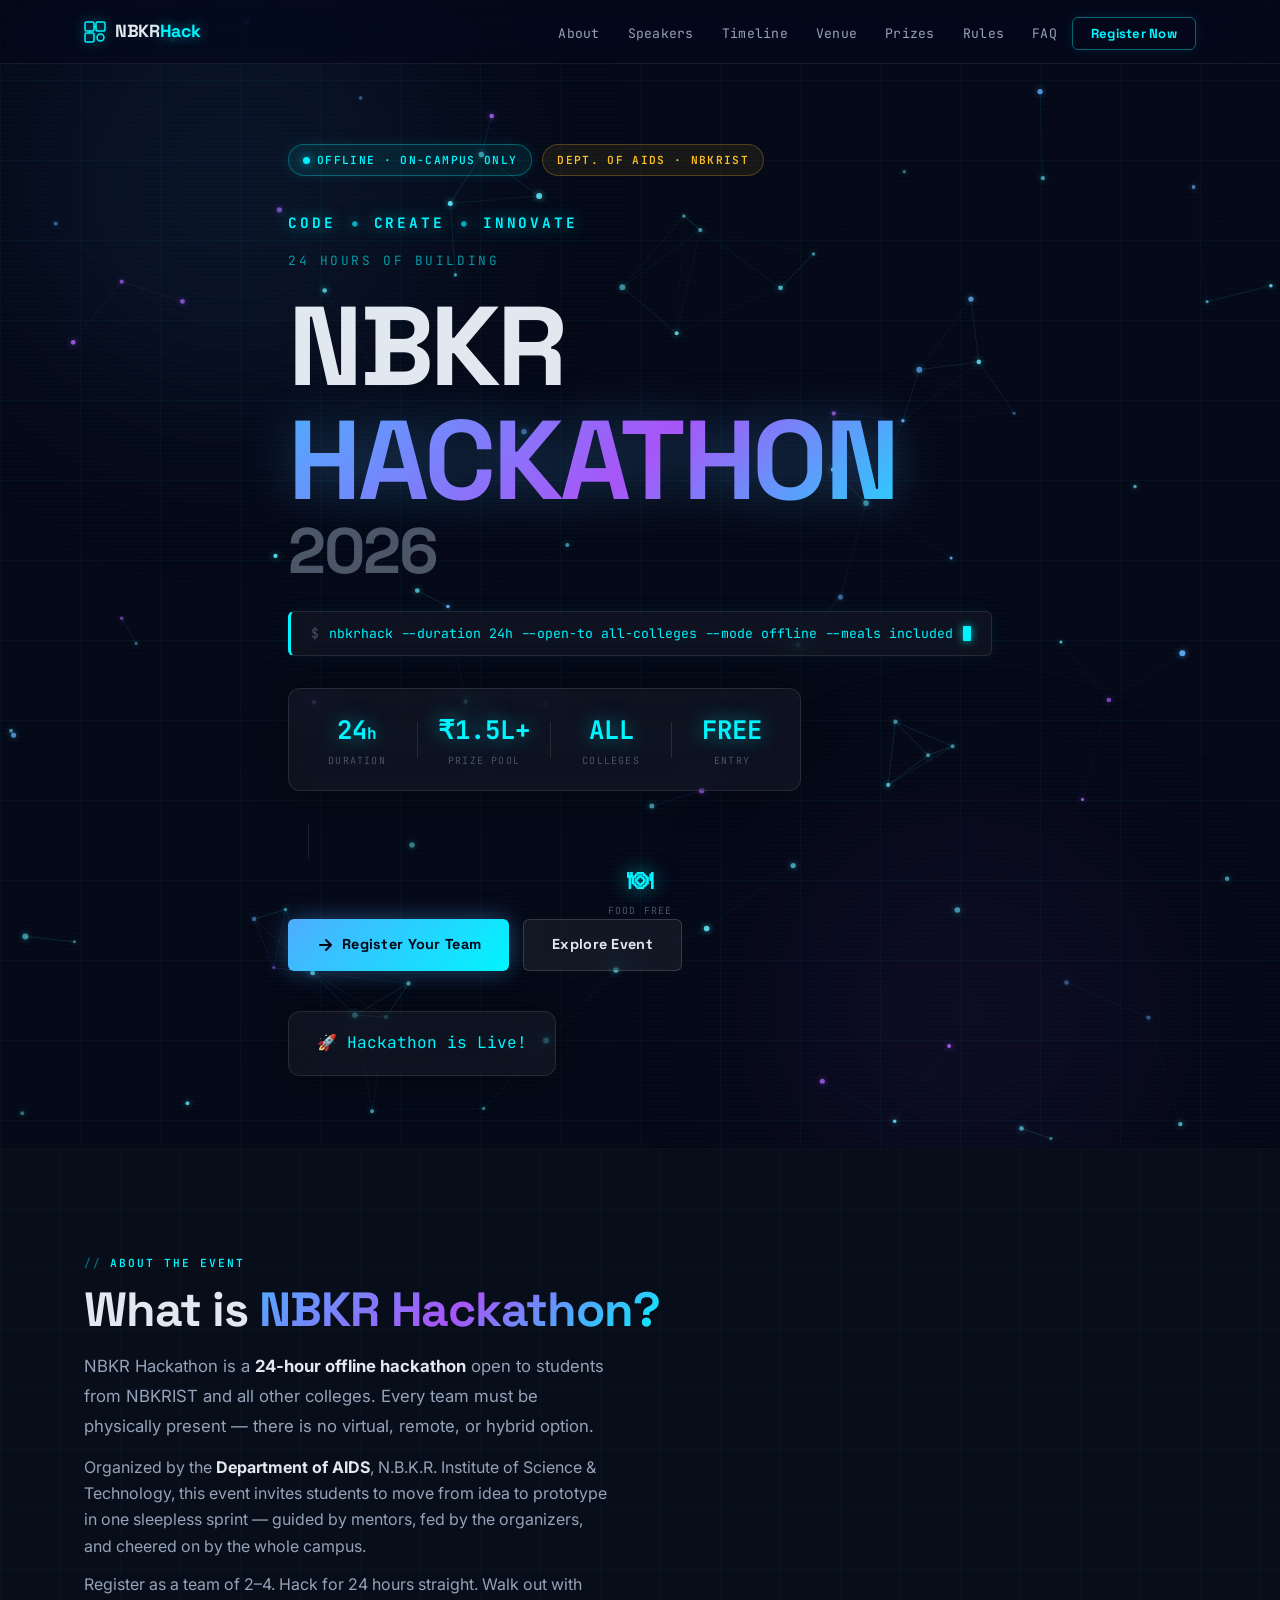
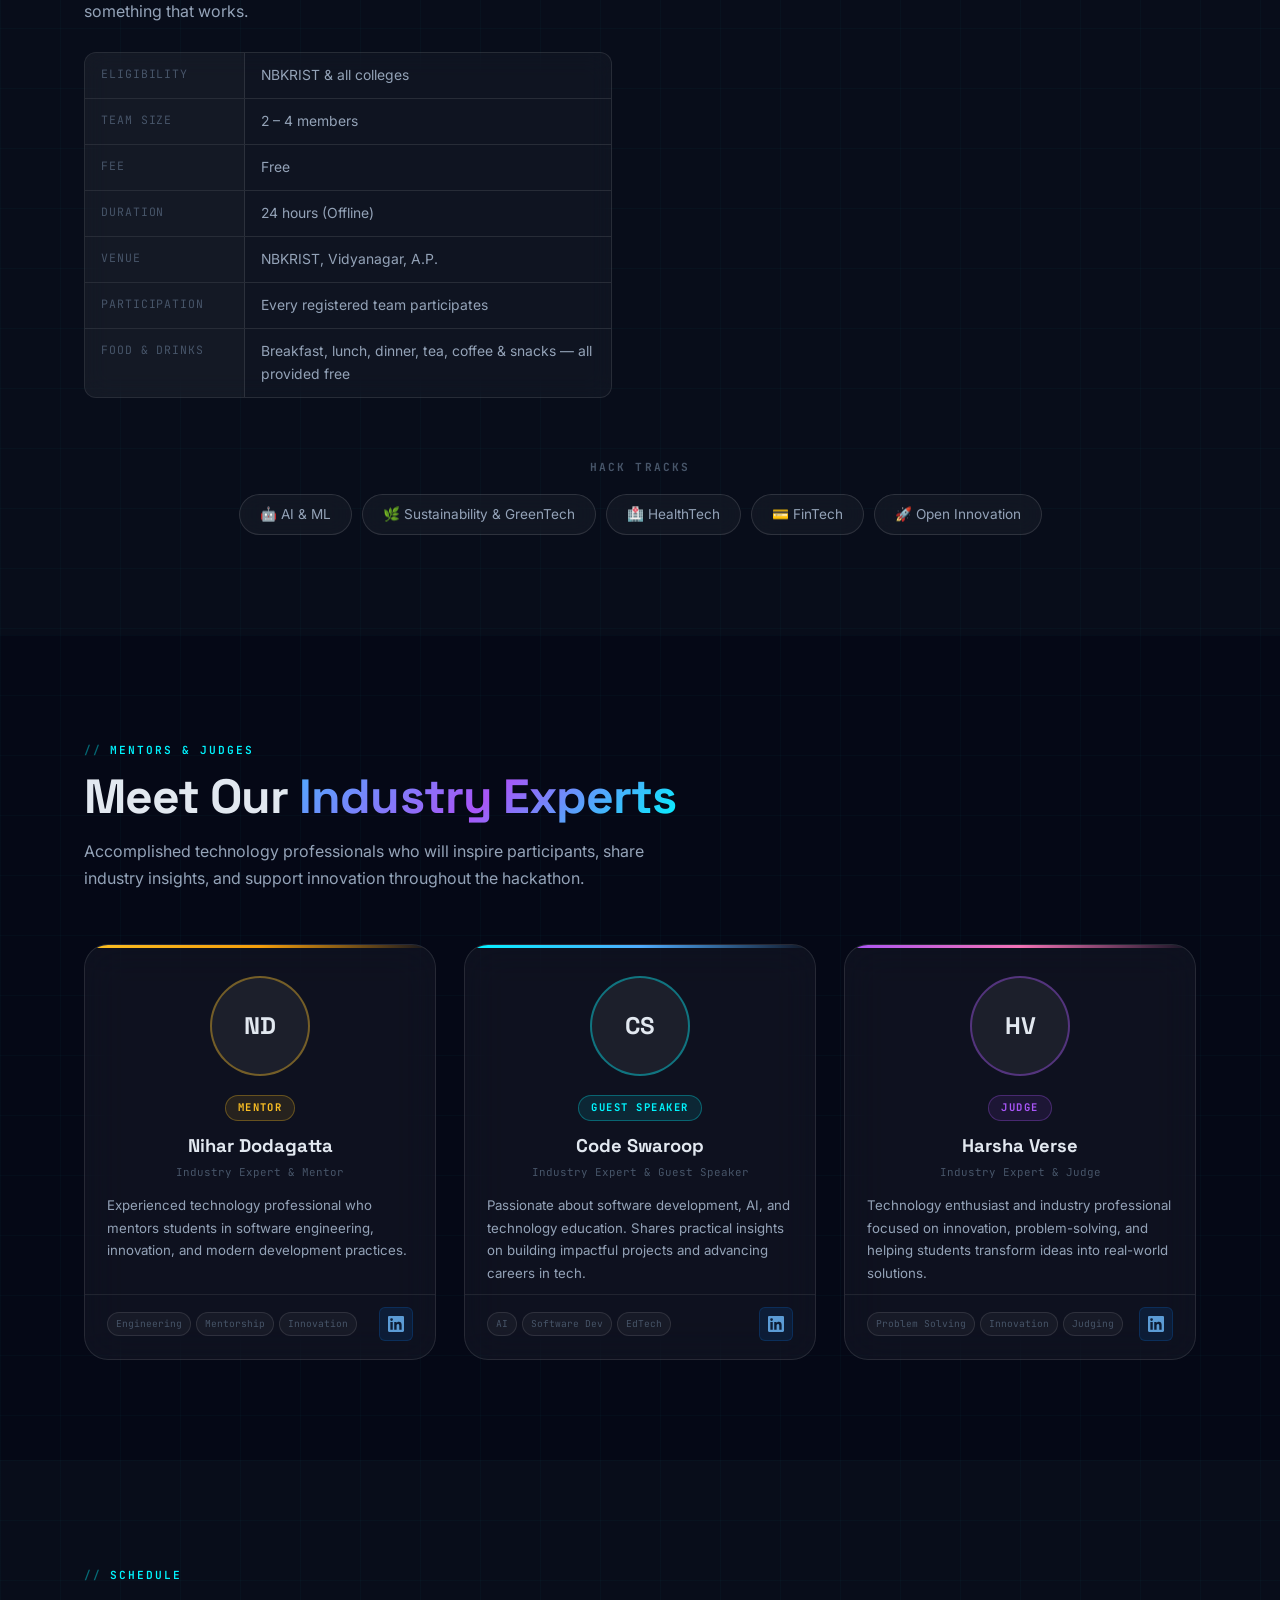
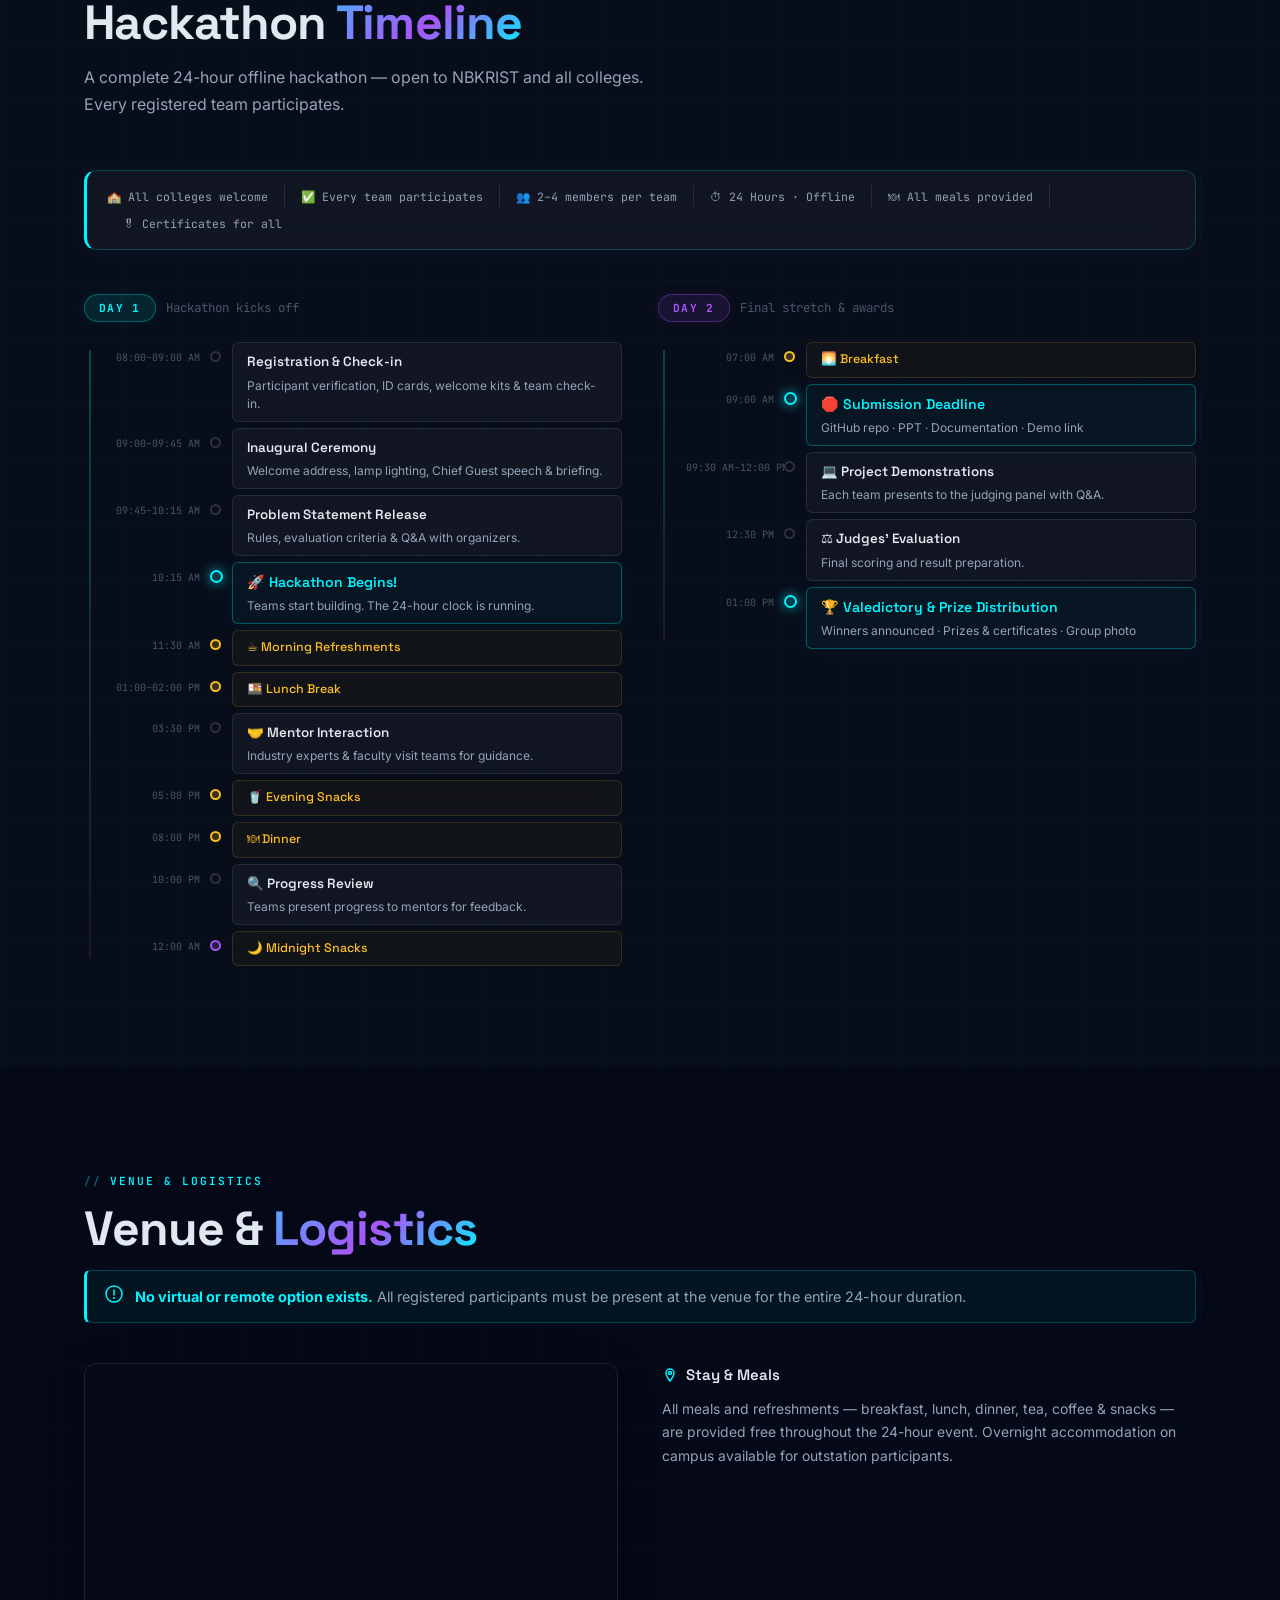
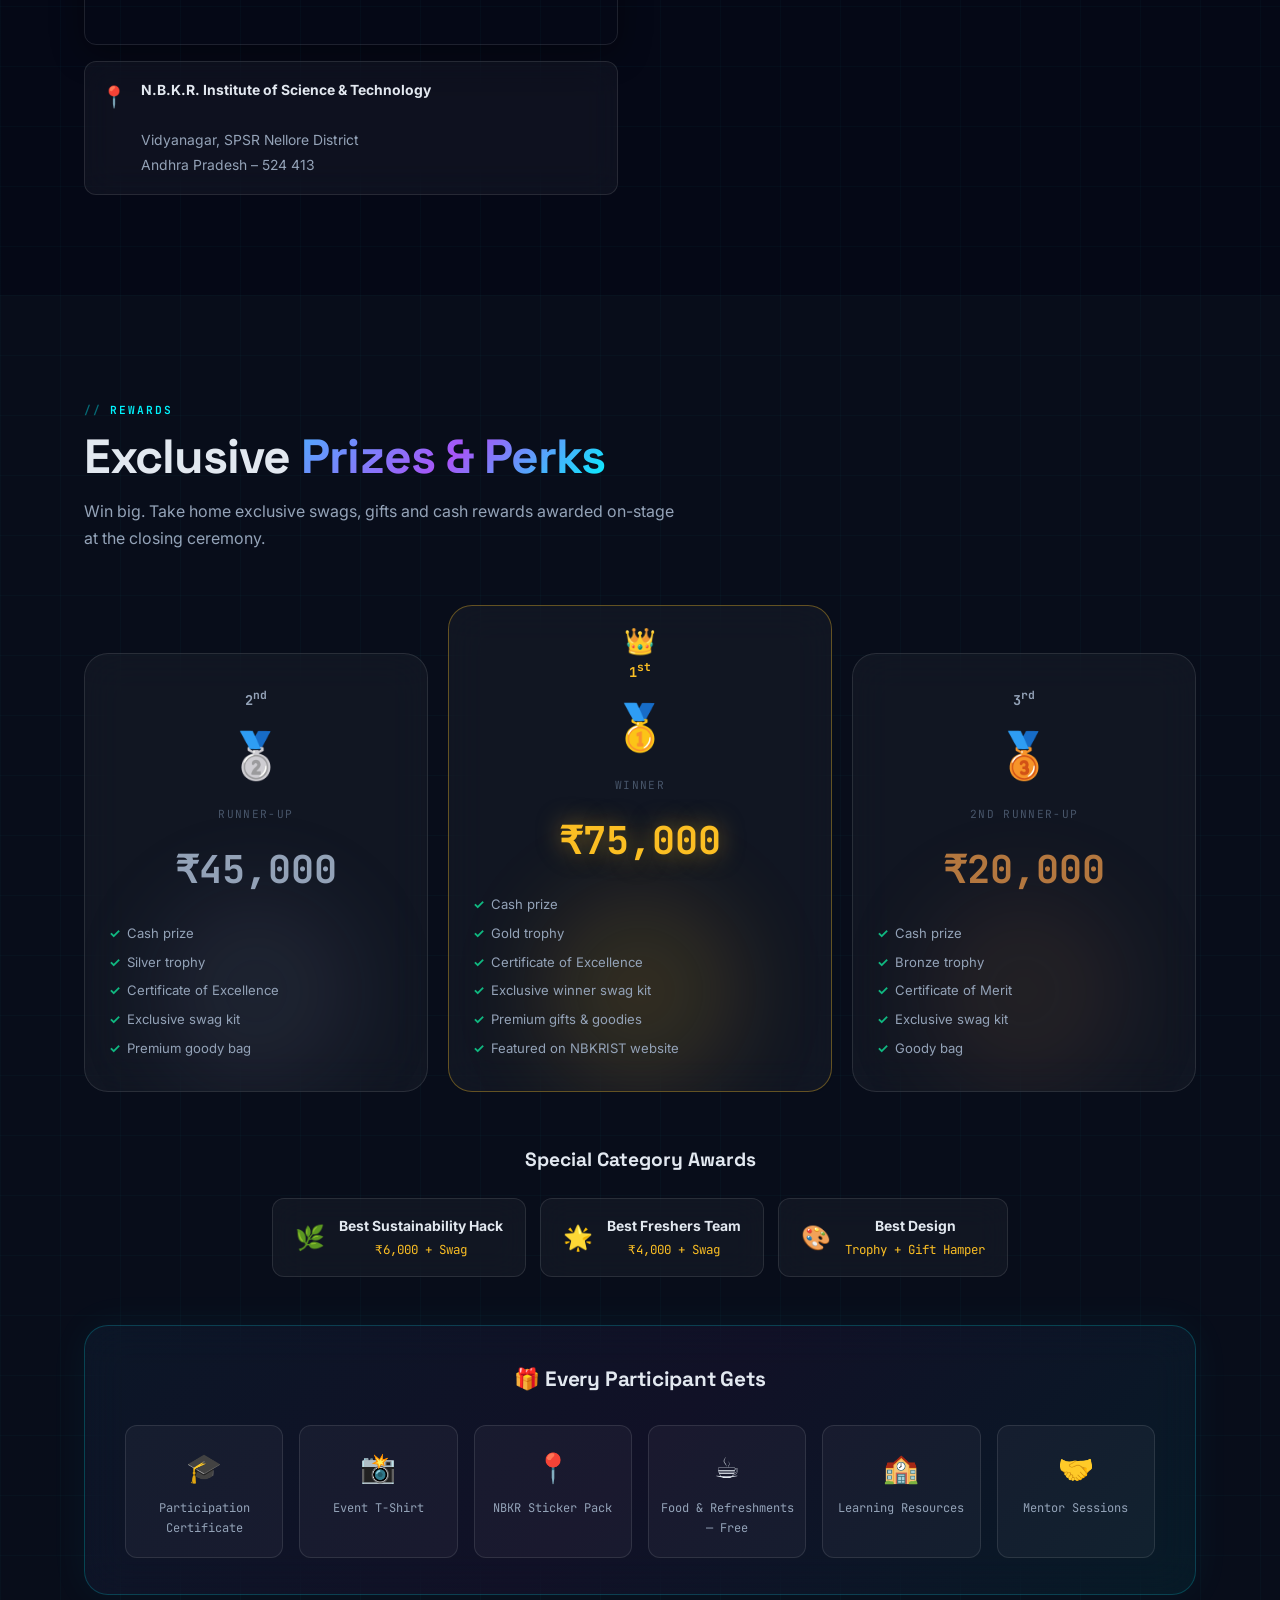
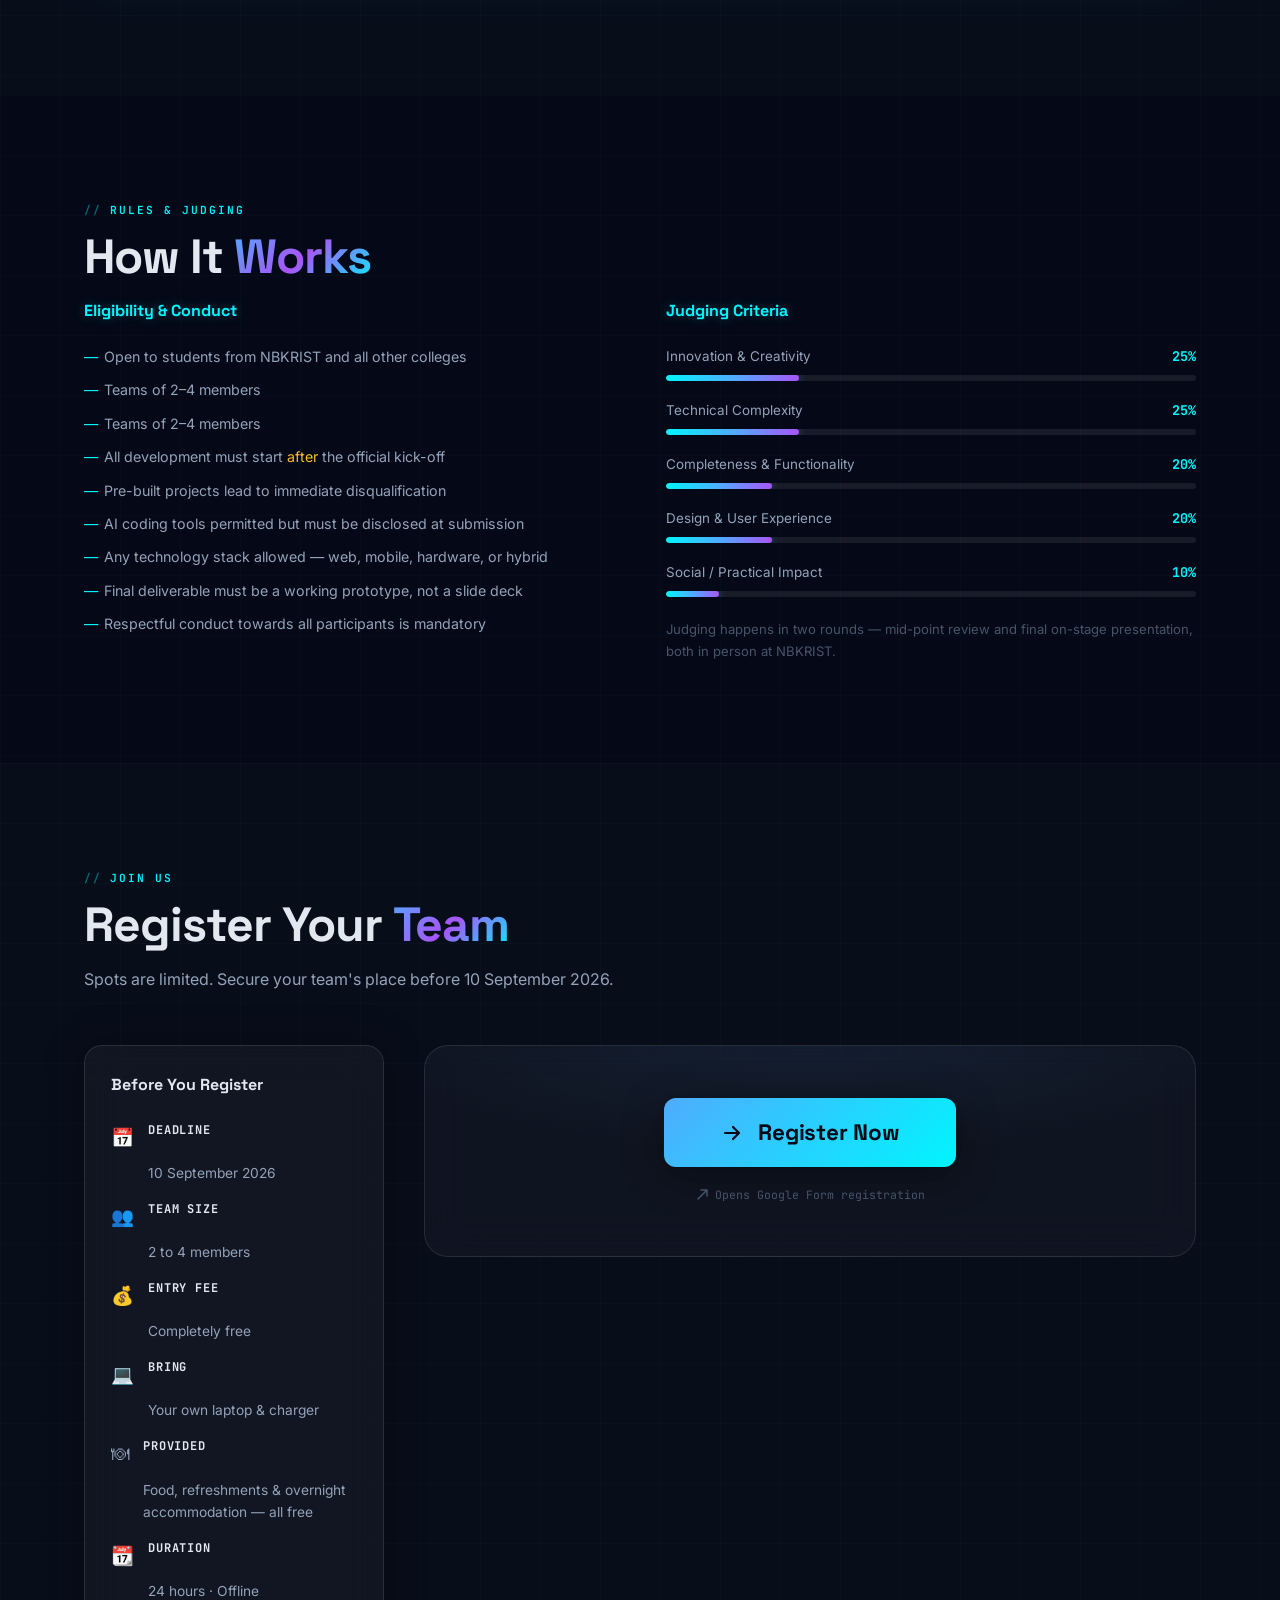
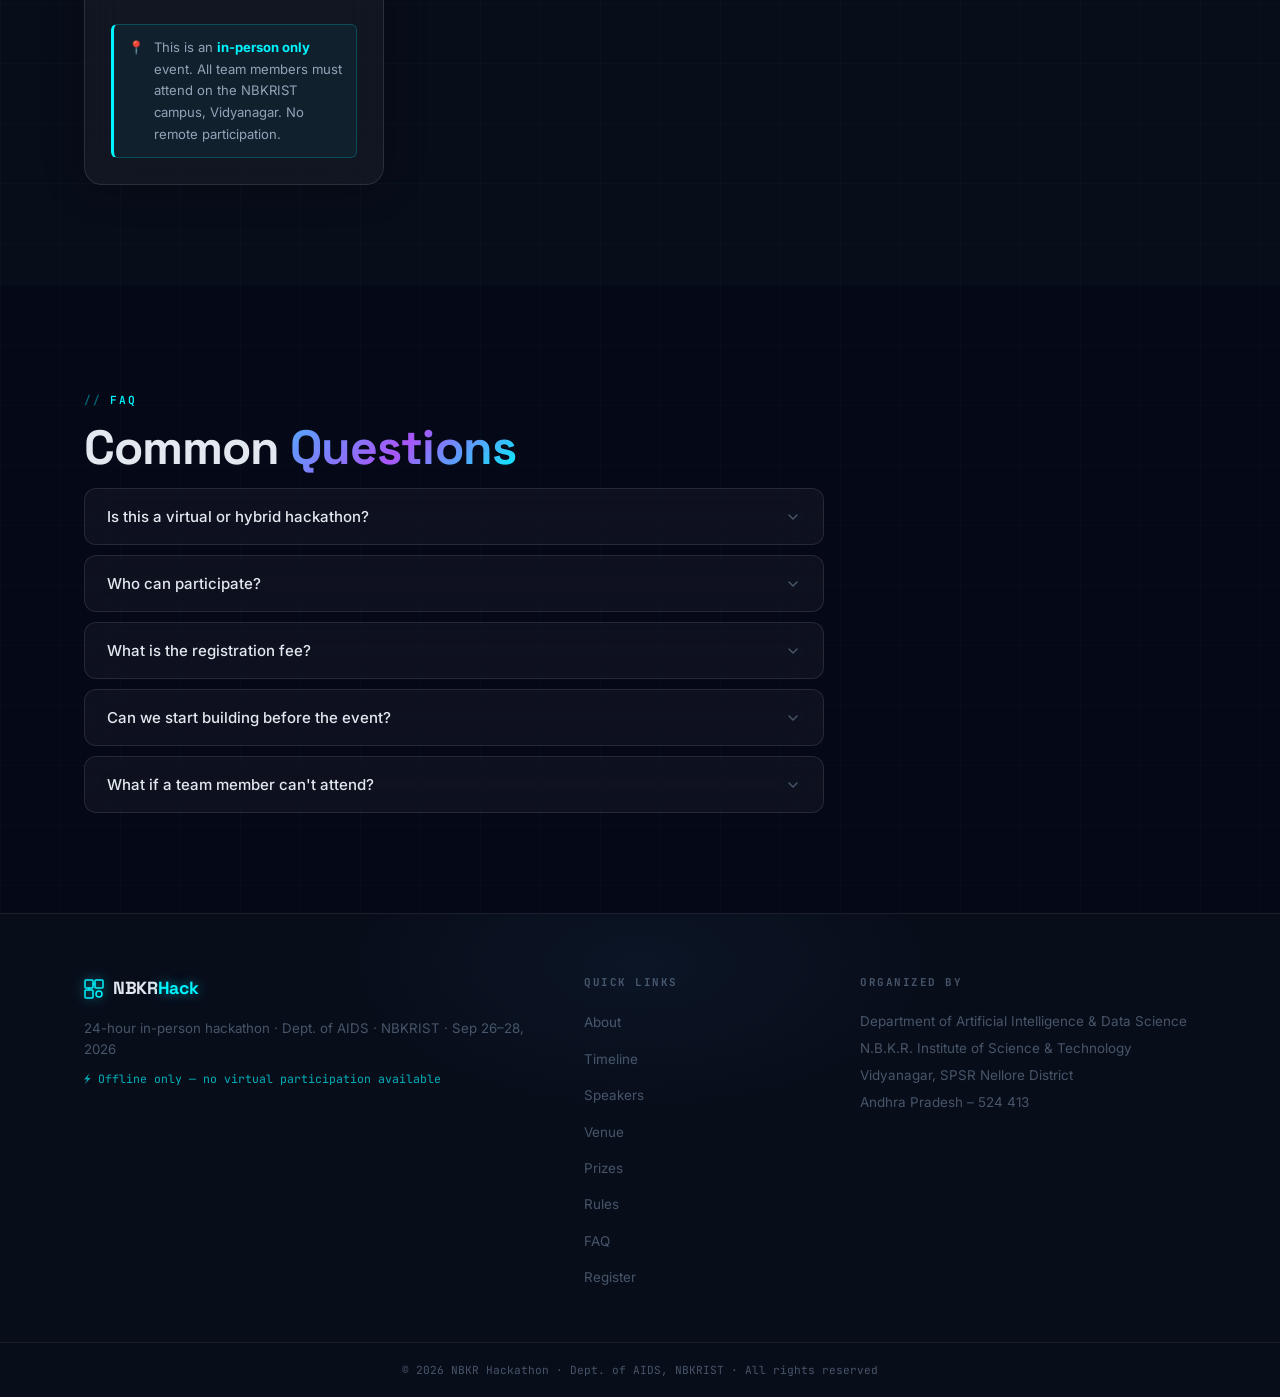
==== commit f342feeb: "Update: AIDS dept, prizes revamp, food notice, remove Getting There, speaker photos" ====
--- a/index.html
+++ b/index.html
@@ -1,4 +1,4 @@
-<!DOCTYPE html>
+﻿<!DOCTYPE html>
 <html lang="en">
 <head>
   <meta charset="UTF-8" />
@@ -68,7 +68,7 @@
       <span class="badge badge-offline" aria-label="Offline in-person only">
         <span class="badge-dot" aria-hidden="true"></span>OFFLINE &middot; ON-CAMPUS ONLY
       </span>
-      <span class="badge badge-dept">Dept. of CSE &middot; NBKRIST</span>
+      <span class="badge badge-dept">Dept. of AIDS &middot; NBKRIST</span>
     </div>
     <div class="hero-tagline-row" aria-label="CODE CREATE INNOVATE">
       <span class="hero-tag-word">CODE</span>
@@ -105,10 +105,9 @@
       </div>
       <div class="hstat-div" aria-hidden="true"></div>
       <div class="hstat" role="listitem">
-        <span class="hstat-val">FREE</span>
-        <span class="hstat-label">Entry</span>
-      </div>
-    </div>
+        <span class="hstat-val">FREE</span><span class="hstat-label">Entry</span>
+      </div>
+    </div><div class="hstat-div" aria-hidden="true"></div><div class="hstat" role="listitem"><span class="hstat-val">&#127869;</span><span class="hstat-label">Food Free</span></div>
     <div class="hero-ctas">
       <a href="#register" class="btn btn-glow reg-trigger">
         <svg width="18" height="18" viewBox="0 0 18 18" fill="none" aria-hidden="true"><path d="M4 9h10M10 4l5 5-5 5" stroke="currentColor" stroke-width="2" stroke-linecap="round" stroke-linejoin="round"/></svg>
@@ -140,16 +139,16 @@
     <div class="about-grid">
       <div class="about-copy reveal">
         <p class="about-lead">NBKR Hackathon is a <strong>24-hour offline hackathon</strong> open to students from NBKRIST and all other colleges. Every team must be physically present &mdash; there is no virtual, remote, or hybrid option.</p>
-        <p>Organized by the <strong>Department of CSE</strong>, N.B.K.R. Institute of Science &amp; Technology, this event invites students to move from idea to prototype in one sleepless sprint &mdash; guided by mentors, fed by the organizers, and cheered on by the whole campus.</p>
-        <p>Register as a team of 2&ndash;4. No shortlisting rounds &mdash; every registered team gets to participate. Hack for 24 hours straight.</p>
+        <p>Organized by the <strong>Department of AIDS</strong>, N.B.K.R. Institute of Science &amp; Technology, this event invites students to move from idea to prototype in one sleepless sprint &mdash; guided by mentors, fed by the organizers, and cheered on by the whole campus.</p>
+        <p>Register as a team of 2&ndash;4. Hack for 24 hours straight. Walk out with something that works.</p>
         <div class="quick-facts">
           <div class="qf-item"><span class="qf-key">Eligibility</span><span class="qf-val">NBKRIST &amp; all colleges</span></div>
           <div class="qf-item"><span class="qf-key">Team size</span><span class="qf-val">2 &ndash; 4 members</span></div>
           <div class="qf-item"><span class="qf-key">Fee</span><span class="qf-val">Free</span></div>
           <div class="qf-item"><span class="qf-key">Duration</span><span class="qf-val">24 hours (Offline)</span></div>
           <div class="qf-item"><span class="qf-key">Venue</span><span class="qf-val">NBKRIST, Vidyanagar, A.P.</span></div>
-          <div class="qf-item"><span class="qf-key">Shortlisting</span><span class="qf-val">None &mdash; every team participates</span></div>
-          <div class="qf-item"><span class="qf-key">Meals</span><span class="qf-val">Breakfast, lunch, dinner &amp; snacks</span></div>
+          <div class="qf-item"><span class="qf-key">Participation</span><span class="qf-val">Every registered team participates</span></div>
+          <div class="qf-item"><span class="qf-key">Food &amp; Drinks</span><span class="qf-val">Breakfast, lunch, dinner, tea, coffee &amp; snacks &mdash; all provided free</span></div>
         </div>
       </div>
       <div class="about-cards">
@@ -254,11 +253,11 @@
   <div class="container">
     <span class="section-eyebrow">Schedule</span>
     <h2 class="section-title" id="timeline-h">Hackathon <span class="gradient-text">Timeline</span></h2>
-    <p class="section-sub">A complete 24-hour offline hackathon &mdash; open to NBKRIST and all colleges. No shortlisting. Every registered team participates.</p>
+    <p class="section-sub">A complete 24-hour offline hackathon &mdash; open to NBKRIST and all colleges. Every registered team participates.</p>
     <div class="tl-info-bar reveal">
       <div class="tl-info-item"><span class="tl-info-icon">&#127979;</span><span>All colleges welcome</span></div>
       <div class="tl-info-sep" aria-hidden="true"></div>
-      <div class="tl-info-item"><span class="tl-info-icon">&#9989;</span><span>No shortlisting rounds</span></div>
+      <div class="tl-info-item"><span class="tl-info-icon">&#9989;</span><span>Every team participates</span></div>
       <div class="tl-info-sep" aria-hidden="true"></div>
       <div class="tl-info-item"><span class="tl-info-icon">&#128101;</span><span>2&ndash;4 members per team</span></div>
       <div class="tl-info-sep" aria-hidden="true"></div>
@@ -303,7 +302,7 @@
 <section class="section venue-section" id="venue" aria-labelledby="venue-h">
   <div class="section-grid-bg" aria-hidden="true"></div>
   <div class="container">
-    <span class="section-eyebrow">Getting There</span>
+    <span class="section-eyebrow">Venue &amp; Logistics</span>
     <h2 class="section-title" id="venue-h">Venue &amp; <span class="gradient-text">Logistics</span></h2>
     <div class="venue-alert reveal" role="alert">
       <svg width="18" height="18" viewBox="0 0 18 18" fill="none" aria-hidden="true"><circle cx="9" cy="9" r="8" stroke="#00f5ff" stroke-width="1.5"/><line x1="9" y1="5" x2="9" y2="10" stroke="#00f5ff" stroke-width="1.5" stroke-linecap="round"/><circle cx="9" cy="13" r="1" fill="#00f5ff"/></svg>
@@ -321,30 +320,8 @@
       </div>
       <div class="venue-info-col">
         <div class="vinfo-block reveal">
-          <h3 class="vinfo-title"><svg width="16" height="16" viewBox="0 0 16 16" fill="none"><circle cx="8" cy="8" r="7" stroke="#00f5ff" stroke-width="1.5"/><path d="M8 4v4l3 2" stroke="#00f5ff" stroke-width="1.5" stroke-linecap="round"/></svg>Reporting Time</h3>
-          <p>Report to the CSE block by <strong>8:30 AM on 26 Sep 2026</strong>. Bring your college ID and the registration confirmation email.</p>
-        </div>
-        <div class="vinfo-block reveal">
-          <h3 class="vinfo-title"><svg width="16" height="16" viewBox="0 0 16 16" fill="none"><rect x="2" y="3" width="12" height="10" rx="1.5" stroke="#00f5ff" stroke-width="1.5"/><path d="M5 7h6M5 10h4" stroke="#00f5ff" stroke-width="1.5" stroke-linecap="round"/></svg>What to Bring</h3>
-          <ul class="vinfo-list">
-            <li>Laptop &amp; charger (mandatory)</li>
-            <li>College ID card</li>
-            <li>Registration confirmation email</li>
-            <li>Hardware/components your project needs</li>
-            <li>Personal toiletries (overnight event)</li>
-          </ul>
-        </div>
-        <div class="vinfo-block reveal">
-          <h3 class="vinfo-title"><svg width="16" height="16" viewBox="0 0 16 16" fill="none"><path d="M3 13V6l5-3 5 3v7" stroke="#00f5ff" stroke-width="1.5" stroke-linecap="round" stroke-linejoin="round"/><rect x="6" y="9" width="4" height="4" stroke="#00f5ff" stroke-width="1.5"/></svg>Getting There</h3>
-          <ul class="vinfo-list">
-            <li><strong>Nearest railway station:</strong> Nellore (~35 km)</li>
-            <li><strong>Nearest bus terminus:</strong> Kavali (~15 km)</li>
-            <li>Shuttle from Nellore station notified to confirmed participants</li>
-          </ul>
-        </div>
-        <div class="vinfo-block reveal">
           <h3 class="vinfo-title"><svg width="16" height="16" viewBox="0 0 16 16" fill="none"><path d="M8 2C5.8 2 4 3.8 4 6c0 3 4 8 4 8s4-5 4-8c0-2.2-1.8-4-4-4z" stroke="#00f5ff" stroke-width="1.5"/><circle cx="8" cy="6" r="1.5" stroke="#00f5ff" stroke-width="1.5"/></svg>Stay &amp; Meals</h3>
-          <p>All meals provided at no cost. Overnight accommodation on campus for outstation participants &mdash; confirm during registration.</p>
+          <p>All meals and refreshments &mdash; breakfast, lunch, dinner, tea, coffee &amp; snacks &mdash; are provided free throughout the 24-hour event. Overnight accommodation on campus available for outstation participants.</p>
         </div>
       </div>
     </div>
@@ -356,8 +333,10 @@
   <div class="section-grid-bg" aria-hidden="true"></div>
   <div class="container">
     <span class="section-eyebrow">Rewards</span>
-    <h2 class="section-title" id="prizes-h">Prizes &amp; <span class="gradient-text">Recognition</span></h2>
-    <p class="section-sub">Awarded on-stage at the closing ceremony. All prizes in cash unless noted.</p>
+    <h2 class="section-title" id="prizes-h">Exclusive <span class="gradient-text">Prizes &amp; Perks</span></h2>
+    <p class="section-sub">Win big. Take home exclusive swags, gifts and cash rewards awarded on-stage at the closing ceremony.</p>
+
+    <!-- Podium -->
     <div class="prizes-podium">
       <div class="prize-card prize-silver reveal">
         <div class="prize-glow"></div>
@@ -365,7 +344,13 @@
         <div class="prize-medal">&#129352;</div>
         <div class="prize-tier">Runner-Up</div>
         <div class="prize-amount">&#8377;45,000</div>
-        <ul class="prize-perks"><li>Cash prize</li><li>Silver trophy</li><li>Certificate of Excellence</li></ul>
+        <ul class="prize-perks">
+          <li>Cash prize</li>
+          <li>Silver trophy</li>
+          <li>Certificate of Excellence</li>
+          <li>Exclusive swag kit</li>
+          <li>Premium goody bag</li>
+        </ul>
       </div>
       <div class="prize-card prize-gold reveal">
         <div class="prize-glow"></div>
@@ -374,7 +359,14 @@
         <div class="prize-medal">&#129351;</div>
         <div class="prize-tier">Winner</div>
         <div class="prize-amount">&#8377;75,000</div>
-        <ul class="prize-perks"><li>Cash prize</li><li>Gold trophy</li><li>Certificate of Excellence</li><li>Featured on NBKRIST website</li></ul>
+        <ul class="prize-perks">
+          <li>Cash prize</li>
+          <li>Gold trophy</li>
+          <li>Certificate of Excellence</li>
+          <li>Exclusive winner swag kit</li>
+          <li>Premium gifts &amp; goodies</li>
+          <li>Featured on NBKRIST website</li>
+        </ul>
       </div>
       <div class="prize-card prize-bronze reveal">
         <div class="prize-glow"></div>
@@ -382,21 +374,43 @@
         <div class="prize-medal">&#129353;</div>
         <div class="prize-tier">2nd Runner-Up</div>
         <div class="prize-amount">&#8377;20,000</div>
-        <ul class="prize-perks"><li>Cash prize</li><li>Bronze trophy</li><li>Certificate of Merit</li></ul>
-      </div>
-    </div>
+        <ul class="prize-perks">
+          <li>Cash prize</li>
+          <li>Bronze trophy</li>
+          <li>Certificate of Merit</li>
+          <li>Exclusive swag kit</li>
+          <li>Goody bag</li>
+        </ul>
+      </div>
+    </div>
+
+    <!-- Special awards -->
     <div class="special-awards reveal">
       <h3 class="special-title">Special Category Awards</h3>
       <div class="special-grid">
-        <div class="scard"><span class="scard-icon">&#127807;</span><div><strong>Best Sustainability Hack</strong><span class="scard-amt">&#8377;6,000</span></div></div>
-        <div class="scard"><span class="scard-icon">&#127775;</span><div><strong>Best Freshers Team</strong><span class="scard-amt">&#8377;4,000</span></div></div>
-        <div class="scard"><span class="scard-icon">&#127912;</span><div><strong>Best Design</strong><span class="scard-amt">Trophy</span></div></div>
-      </div>
-      <p class="special-note">All participants receive a participation certificate and event merchandise.</p>
-    </div>
-  </div>
-</section>
-
+        <div class="scard"><span class="scard-icon">&#127807;</span><div><strong>Best Sustainability Hack</strong><span class="scard-amt">&#8377;6,000 + Swag</span></div></div>
+        <div class="scard"><span class="scard-icon">&#127775;</span><div><strong>Best Freshers Team</strong><span class="scard-amt">&#8377;4,000 + Swag</span></div></div>
+        <div class="scard"><span class="scard-icon">&#127912;</span><div><strong>Best Design</strong><span class="scard-amt">Trophy + Gift Hamper</span></div></div>
+      </div>
+    </div>
+
+    <!-- Swags & Gifts banner -->
+    <div class="swag-banner reveal">
+      <div class="swag-banner-inner">
+        <div class="swag-title">&#127873; Every Participant Gets</div>
+        <div class="swag-grid">
+          <div class="swag-item"><span class="swag-icon">&#127891;</span><span>Participation Certificate</span></div>
+          <div class="swag-item"><span class="swag-icon">&#128248;</span><span>Event T-Shirt</span></div>
+          <div class="swag-item"><span class="swag-icon">&#128205;</span><span>NBKR Sticker Pack</span></div>
+          <div class="swag-item"><span class="swag-icon">&#9749;</span><span>Food &amp; Refreshments &mdash; Free</span></div>
+          <div class="swag-item"><span class="swag-icon">&#127979;</span><span>Learning Resources</span></div>
+          <div class="swag-item"><span class="swag-icon">&#129309;</span><span>Mentor Sessions</span></div>
+        </div>
+      </div>
+    </div>
+
+  </div>
+</section>
 <!-- RULES -->
 <section class="section rules-section" id="rules" aria-labelledby="rules-h">
   <div class="section-grid-bg" aria-hidden="true"></div>
@@ -409,7 +423,7 @@
         <ul class="rules-list">
           <li>Open to students from NBKRIST and all other colleges</li>
           <li>Teams of 2&ndash;4 members</li>
-          <li>No shortlisting &mdash; every registered team participates</li>
+          <li>Teams of 2&ndash;4 members</li>
           <li>All development must start <em>after</em> the official kick-off</li>
           <li>Pre-built projects lead to immediate disqualification</li>
           <li>AI coding tools permitted but must be disclosed at submission</li>
@@ -448,7 +462,7 @@
           <div class="ric-row"><span class="ric-icon">&#128101;</span><div><strong>Team size</strong><br>2 to 4 members</div></div>
           <div class="ric-row"><span class="ric-icon">&#128176;</span><div><strong>Entry fee</strong><br>Completely free</div></div>
           <div class="ric-row"><span class="ric-icon">&#128187;</span><div><strong>Bring</strong><br>Your own laptop &amp; charger</div></div>
-          <div class="ric-row"><span class="ric-icon">&#127869;</span><div><strong>Provided</strong><br>Food &amp; overnight accommodation</div></div>
+          <div class="ric-row"><span class="ric-icon">&#127869;</span><div><strong>Provided</strong><br>Food, refreshments &amp; overnight accommodation &mdash; all free</div></div>
           <div class="ric-row"><span class="ric-icon">&#128198;</span><div><strong>Duration</strong><br>24 hours &middot; Offline</div></div>
           <div class="ric-offline-note" role="note">
             <span>&#128205;</span>
@@ -480,7 +494,7 @@
     <h2 class="section-title" id="faq-h">Common <span class="gradient-text">Questions</span></h2>
     <div class="faq-list">
       <div class="faq-item reveal"><button class="faq-q" aria-expanded="false" aria-controls="fa1">Is this a virtual or hybrid hackathon?<svg class="faq-chevron" width="16" height="16" viewBox="0 0 16 16" fill="none" aria-hidden="true"><path d="M4 6l4 4 4-4" stroke="currentColor" stroke-width="1.5" stroke-linecap="round"/></svg></button><div class="faq-a" id="fa1" hidden><p><strong>No.</strong> NBKR Hackathon is 100% offline and in-person at NBKRIST campus, Vidyanagar. No virtual, remote, or hybrid option exists. All registered team members must be physically present for the full 24 hours.</p></div></div>
-      <div class="faq-item reveal"><button class="faq-q" aria-expanded="false" aria-controls="fa2">Who can participate?<svg class="faq-chevron" width="16" height="16" viewBox="0 0 16 16" fill="none" aria-hidden="true"><path d="M4 6l4 4 4-4" stroke="currentColor" stroke-width="1.5" stroke-linecap="round"/></svg></button><div class="faq-a" id="fa2" hidden><p>Open to students from <strong>NBKRIST and all other colleges</strong> &mdash; any branch, any year. No shortlisting rounds; every registered team gets to participate and hack.</p></div></div>
+      <div class="faq-item reveal"><button class="faq-q" aria-expanded="false" aria-controls="fa2">Who can participate?<svg class="faq-chevron" width="16" height="16" viewBox="0 0 16 16" fill="none" aria-hidden="true"><path d="M4 6l4 4 4-4" stroke="currentColor" stroke-width="1.5" stroke-linecap="round"/></svg></button><div class="faq-a" id="fa2" hidden><p>Open to students from <strong>NBKRIST and all other colleges</strong> &mdash; any branch, any year. Every registered team gets to participate.</p></div></div>
       <div class="faq-item reveal"><button class="faq-q" aria-expanded="false" aria-controls="fa3">What is the registration fee?<svg class="faq-chevron" width="16" height="16" viewBox="0 0 16 16" fill="none" aria-hidden="true"><path d="M4 6l4 4 4-4" stroke="currentColor" stroke-width="1.5" stroke-linecap="round"/></svg></button><div class="faq-a" id="fa3" hidden><p>Registration is completely <strong>free</strong>. All meals &mdash; breakfast, lunch, dinner, tea, coffee and snacks &mdash; are provided throughout the 24-hour event at no cost.</p></div></div>
       <div class="faq-item reveal"><button class="faq-q" aria-expanded="false" aria-controls="fa4">Can we start building before the event?<svg class="faq-chevron" width="16" height="16" viewBox="0 0 16 16" fill="none" aria-hidden="true"><path d="M4 6l4 4 4-4" stroke="currentColor" stroke-width="1.5" stroke-linecap="round"/></svg></button><div class="faq-a" id="fa4" hidden><p>You can research and brainstorm, but <strong>all code and design work must start after the official kick-off</strong> on 26 Sep 2026 at the campus. Pre-built projects will be disqualified.</p></div></div>
       <div class="faq-item reveal"><button class="faq-q" aria-expanded="false" aria-controls="fa5">What if a team member can't attend?<svg class="faq-chevron" width="16" height="16" viewBox="0 0 16 16" fill="none" aria-hidden="true"><path d="M4 6l4 4 4-4" stroke="currentColor" stroke-width="1.5" stroke-linecap="round"/></svg></button><div class="faq-a" id="fa5" hidden><p>All registered members must be present. Teams with fewer than 2 members at check-in may be disqualified. No substitutions after the registration deadline.</p></div></div>
@@ -497,7 +511,7 @@
         <span class="logo-mark"><svg width="20" height="20" viewBox="0 0 20 20" fill="none" aria-hidden="true"><rect x="1" y="1" width="8" height="8" rx="1" stroke="currentColor" stroke-width="1.5"/><rect x="11" y="1" width="8" height="8" rx="1" stroke="currentColor" stroke-width="1.5"/><rect x="1" y="11" width="8" height="8" rx="1" stroke="currentColor" stroke-width="1.5"/><circle cx="15" cy="15" r="3" stroke="currentColor" stroke-width="1.5"/><line x1="9" y1="5" x2="11" y2="5" stroke="currentColor" stroke-width="1.5"/><line x1="5" y1="9" x2="5" y2="11" stroke="currentColor" stroke-width="1.5"/></svg></span>
         <span class="logo-text">NBKR<span class="logo-accent">Hack</span></span>
       </a>
-      <p class="footer-tagline">24-hour in-person hackathon &middot; Dept. of CSE &middot; NBKRIST &middot; Sep 26&ndash;28, 2026</p>
+      <p class="footer-tagline">24-hour in-person hackathon &middot; Dept. of AIDS &middot; NBKRIST &middot; Sep 26&ndash;28, 2026</p>
       <p class="footer-offline-note">&#9889; Offline only &mdash; no virtual participation available</p>
     </div>
     <div class="footer-col">
@@ -516,7 +530,7 @@
     <div class="footer-col">
       <h4 class="footer-col-title">Organized By</h4>
       <address>
-        <p>Department of Computer Science &amp; Engineering</p>
+        <p>Department of Artificial Intelligence &amp; Data Science</p>
         <p>N.B.K.R. Institute of Science &amp; Technology</p>
         <p>Vidyanagar, SPSR Nellore District</p>
         <p>Andhra Pradesh &ndash; 524 413</p>
@@ -525,7 +539,7 @@
   </div>
   <div class="footer-bar">
     <div class="container">
-      <p>&copy; 2026 NBKR Hackathon &middot; Dept. of CSE, NBKRIST &middot; All rights reserved</p>
+      <p>&copy; 2026 NBKR Hackathon &middot; Dept. of AIDS, NBKRIST &middot; All rights reserved</p>
     </div>
   </div>
 </footer>
--- a/styles.css
+++ b/styles.css
@@ -1,929 +1,570 @@
-﻿/* ============================================================
-   NBKR Hackathon 2026 – Futuristic Glassmorphism + Cyberpunk
-   ============================================================ */
-
-/* ── Design Tokens ─────────────────────────────────────────── */
+﻿/* NBKR Hackathon 2026 — Futuristic Glassmorphism + Cyberpunk */
 :root {
-  --bg:          #050816;
-  --bg-alt:      #080d1a;
-  --surface:     rgba(255,255,255,0.04);
-  --surface-2:   rgba(255,255,255,0.07);
-  --border:      rgba(255,255,255,0.1);
-  --border-glow: rgba(99,179,237,0.4);
-  --cyan:        #00f5ff;
-  --electric:    #4facfe;
-  --purple:      #a855f7;
-  --pink:        #f472b6;
-  --amber:       #fbbf24;
-  --green:       #10b981;
-  --text:        #e2e8f0;
-  --text-m:      #94a3b8;
-  --text-d:      #475569;
-  --cyan-glow:   rgba(0,245,255,0.25);
-  --cyan-dim:    rgba(0,245,255,0.08);
-  --amber-dim:   rgba(251,191,36,0.08);
-  --purple-dim:  rgba(168,85,247,0.08);
-  --nav-h:       64px;
-  --radius-s:    6px;
-  --radius-m:    12px;
-  --radius-l:    18px;
-  --radius-xl:   24px;
-  --ff-head:     'Space Grotesk', system-ui, sans-serif;
-  --ff-body:     'Inter', system-ui, sans-serif;
-  --ff-mono:     'JetBrains Mono', 'Fira Code', monospace;
-  --ease:        0.2s ease;
-}
-
-/* ── Reset ──────────────────────────────────────────────────── */
-*, *::before, *::after { box-sizing: border-box; margin: 0; padding: 0; }
-html { scroll-behavior: smooth; }
-body { background: var(--bg); color: var(--text); font-family: var(--ff-body); line-height: 1.65; overflow-x: hidden; }
-img { max-width: 100%; display: block; }
-a { color: inherit; text-decoration: none; }
-ul { list-style: none; }
-button { cursor: pointer; font-family: inherit; border: none; background: none; }
-address { font-style: normal; }
-:focus-visible { outline: 2px solid var(--cyan); outline-offset: 3px; border-radius: 4px; }
-
-/* ── Container ──────────────────────────────────────────────── */
-.container { max-width: 1160px; margin: 0 auto; padding: 0 24px; }
-
-/* ── Gradient text utility ──────────────────────────────────── */
-.gradient-text {
-  background: linear-gradient(135deg, var(--electric), var(--purple), var(--cyan));
-  -webkit-background-clip: text; -webkit-text-fill-color: transparent;
-  background-clip: text;
-}
-
-/* ── Section grid bg overlay ────────────────────────────────── */
-.section-grid-bg {
-  position: absolute; inset: 0; pointer-events: none; z-index: 0;
-  background-image:
-    linear-gradient(rgba(0,245,255,0.025) 1px, transparent 1px),
-    linear-gradient(90deg, rgba(0,245,255,0.025) 1px, transparent 1px);
-  background-size: 60px 60px;
-}
-
-/* ── Buttons ────────────────────────────────────────────────── */
-.btn {
-  display: inline-flex; align-items: center; justify-content: center; gap: 8px;
-  padding: 13px 28px; border-radius: var(--radius-s);
-  font-family: var(--ff-head); font-weight: 700; font-size: 0.9rem;
-  transition: all var(--ease); white-space: nowrap; cursor: pointer; border: none;
-  letter-spacing: 0.02em;
-}
-.btn-primary {
-  background: linear-gradient(135deg, var(--electric), var(--cyan));
-  color: #050816;
-  box-shadow: 0 0 24px rgba(79,172,254,0.4), 0 4px 16px rgba(0,0,0,0.3);
-}
-.btn-primary:hover, .btn-glow:hover {
-  box-shadow: 0 0 40px rgba(0,245,255,0.6), 0 4px 24px rgba(0,0,0,0.4);
-  transform: translateY(-2px);
-}
-.btn-glass {
-  background: rgba(255,255,255,0.06); color: var(--text);
-  border: 1px solid rgba(255,255,255,0.15);
+  --bg:#050816; --bg-alt:#080d1a;
+  --surface:rgba(255,255,255,0.04); --surface-2:rgba(255,255,255,0.07);
+  --border:rgba(255,255,255,0.1); --border-glow:rgba(99,179,237,0.4);
+  --cyan:#00f5ff; --electric:#4facfe; --purple:#a855f7;
+  --pink:#f472b6; --amber:#fbbf24; --green:#10b981;
+  --text:#e2e8f0; --text-m:#94a3b8; --text-d:#475569;
+  --cyan-glow:rgba(0,245,255,0.25); --cyan-dim:rgba(0,245,255,0.08);
+  --amber-dim:rgba(251,191,36,0.08); --purple-dim:rgba(168,85,247,0.08);
+  --nav-h:64px; --radius-s:6px; --radius-m:12px; --radius-l:18px; --radius-xl:24px;
+  --ff-head:'Space Grotesk',system-ui,sans-serif;
+  --ff-body:'Inter',system-ui,sans-serif;
+  --ff-mono:'JetBrains Mono','Fira Code',monospace;
+  --ease:0.2s ease;
+}
+*,*::before,*::after{box-sizing:border-box;margin:0;padding:0}
+html{scroll-behavior:smooth}
+body{background:var(--bg);color:var(--text);font-family:var(--ff-body);line-height:1.65;overflow-x:hidden}
+img{max-width:100%;display:block}
+a{color:inherit;text-decoration:none}
+ul{list-style:none}
+button{cursor:pointer;font-family:inherit;border:none;background:none}
+address{font-style:normal}
+:focus-visible{outline:2px solid var(--cyan);outline-offset:3px;border-radius:4px}
+.container{max-width:1160px;margin:0 auto;padding:0 24px}
+.gradient-text{background:linear-gradient(135deg,var(--electric),var(--purple),var(--cyan));-webkit-background-clip:text;-webkit-text-fill-color:transparent;background-clip:text}
+.section-grid-bg{position:absolute;inset:0;pointer-events:none;z-index:0;background-image:linear-gradient(rgba(0,245,255,0.025) 1px,transparent 1px),linear-gradient(90deg,rgba(0,245,255,0.025) 1px,transparent 1px);background-size:60px 60px}
+
+/* Reveal */
+.reveal{opacity:0;transform:translateY(28px);transition:opacity .6s ease,transform .6s ease}
+.reveal.visible{opacity:1;transform:none}
+@media(prefers-reduced-motion:reduce){.reveal{opacity:1;transform:none;transition:none}}
+
+/* Buttons */
+.btn{display:inline-flex;align-items:center;justify-content:center;gap:8px;padding:13px 28px;border-radius:var(--radius-s);font-family:var(--ff-head);font-weight:700;font-size:.9rem;transition:all var(--ease);white-space:nowrap;cursor:pointer;border:none;letter-spacing:.02em}
+.btn-primary{background:linear-gradient(135deg,var(--electric),var(--cyan));color:#050816;box-shadow:0 0 24px rgba(79,172,254,.4),0 4px 16px rgba(0,0,0,.3)}
+.btn-primary:hover{box-shadow:0 0 40px rgba(0,245,255,.6),0 4px 24px rgba(0,0,0,.4);transform:translateY(-2px)}
+.btn-glass{background:rgba(255,255,255,.06);color:var(--text);border:1px solid rgba(255,255,255,.15);backdrop-filter:blur(12px)}
+.btn-glass:hover{border-color:var(--cyan);color:var(--cyan);background:rgba(0,245,255,.06)}
+.btn-glow{background:linear-gradient(135deg,var(--electric),var(--cyan));color:#050816;box-shadow:0 0 24px rgba(79,172,254,.4),0 4px 16px rgba(0,0,0,.3);animation:btn-pulse 2.5s ease-in-out infinite}
+.btn-glow:hover{animation:none;box-shadow:0 0 48px rgba(0,245,255,.7),0 4px 24px rgba(0,0,0,.4);transform:translateY(-2px)}
+@keyframes btn-pulse{0%,100%{box-shadow:0 0 24px rgba(0,245,255,.4),0 4px 16px rgba(0,0,0,.3)}50%{box-shadow:0 0 48px rgba(0,245,255,.7),0 4px 24px rgba(0,0,0,.4)}}
+@keyframes dot-pulse{0%,100%{opacity:1;transform:scale(1)}50%{opacity:.5;transform:scale(.7)}}
+@keyframes blink{0%,100%{opacity:1}50%{opacity:0}}
+@keyframes register-pulse{0%,100%{box-shadow:0 0 0 0 rgba(0,245,255,.4),0 8px 40px rgba(0,0,0,.4)}50%{box-shadow:0 0 0 16px rgba(0,245,255,0),0 8px 40px rgba(0,0,0,.4)}}
+
+/* Navbar */
+.navbar{position:fixed;top:0;left:0;right:0;z-index:200;height:var(--nav-h);background:rgba(5,8,22,.6);backdrop-filter:blur(24px) saturate(1.6);border-bottom:1px solid rgba(255,255,255,.07);transition:background var(--ease),box-shadow var(--ease),border-color var(--ease)}
+.navbar.scrolled{background:rgba(5,8,22,.95);box-shadow:0 4px 32px rgba(0,0,0,.6),0 0 1px rgba(0,245,255,.15) inset;border-bottom-color:rgba(0,245,255,.12)}
+.nav-inner{display:flex;align-items:center;justify-content:space-between;height:var(--nav-h)}
+.nav-logo{display:flex;align-items:center;gap:9px}
+.logo-mark{color:var(--cyan);display:flex;filter:drop-shadow(0 0 6px rgba(0,245,255,.5))}
+.logo-text{font-family:var(--ff-head);font-weight:700;font-size:1.1rem;letter-spacing:-.02em}
+.logo-accent{color:var(--cyan);text-shadow:0 0 12px rgba(0,245,255,.5)}
+.nav-links{display:flex;align-items:center;gap:2px}
+.nav-links a{font-size:.82rem;color:var(--text-m);padding:7px 13px;border-radius:var(--radius-s);transition:color var(--ease),background var(--ease);font-family:var(--ff-mono);letter-spacing:.02em}
+.nav-links a:hover{color:var(--text);background:rgba(255,255,255,.05)}
+.nav-cta{background:transparent!important;color:var(--cyan)!important;border:1px solid rgba(0,245,255,.4)!important;font-family:var(--ff-head)!important;font-weight:700!important;padding:7px 18px!important;border-radius:var(--radius-s)!important;box-shadow:0 0 12px rgba(0,245,255,.1)!important;transition:all var(--ease)!important}
+.nav-cta:hover{background:rgba(0,245,255,.1)!important;box-shadow:0 0 24px rgba(0,245,255,.25)!important}
+.hamburger{display:none;flex-direction:column;gap:5px;padding:8px}
+.hamburger span{display:block;width:22px;height:2px;background:var(--text);border-radius:2px;transition:all var(--ease)}
+.hamburger.open span:nth-child(1){transform:translateY(7px) rotate(45deg)}
+.hamburger.open span:nth-child(2){opacity:0}
+.hamburger.open span:nth-child(3){transform:translateY(-7px) rotate(-45deg)}
+.nav-mobile{display:none;padding:0 24px 20px;border-top:1px solid rgba(255,255,255,.07);background:rgba(5,8,22,.97);backdrop-filter:blur(24px)}
+.nav-mobile.open{display:block}
+.nav-mobile ul{display:flex;flex-direction:column}
+.nav-mobile li a{display:block;padding:13px 0;font-size:.9rem;color:var(--text-m);border-bottom:1px solid rgba(255,255,255,.05);font-family:var(--ff-mono);transition:color var(--ease)}
+.nav-mobile li a:hover,.nav-mobile .mobile-cta{color:var(--cyan)}
+.nav-mobile li:last-child a{border-bottom:none}
+
+/* Section shared */
+.section{padding:100px 0;position:relative;overflow:hidden}
+.section-eyebrow{display:inline-flex;align-items:center;gap:8px;font-family:var(--ff-mono);font-size:.7rem;font-weight:600;letter-spacing:.18em;text-transform:uppercase;color:var(--cyan);margin-bottom:12px}
+.section-eyebrow::before{content:'//';opacity:.4}
+.section-title{font-family:var(--ff-head);font-size:clamp(2rem,4.5vw,3rem);font-weight:800;line-height:1.1;color:var(--text);margin-bottom:14px;letter-spacing:-.02em}
+.section-sub{font-size:1rem;color:var(--text-m);max-width:600px;margin-bottom:52px;line-height:1.7}
+
+/* Hero */
+.hero{position:relative;min-height:100vh;padding-top:var(--nav-h);display:flex;align-items:center;overflow:hidden;background:var(--bg)}
+.hero-canvas{position:absolute;inset:0;width:100%;height:100%;pointer-events:none}
+.hero-scanline{position:absolute;inset:0;pointer-events:none;z-index:1;background:repeating-linear-gradient(0deg,transparent,transparent 2px,rgba(0,245,255,.012) 2px,rgba(0,245,255,.012) 4px)}
+.hero-grid-overlay{position:absolute;inset:0;pointer-events:none;z-index:1;background-image:linear-gradient(rgba(0,245,255,.03) 1px,transparent 1px),linear-gradient(90deg,rgba(0,245,255,.03) 1px,transparent 1px);background-size:80px 80px}
+.hero-glow-orb{position:absolute;border-radius:50%;pointer-events:none;filter:blur(100px);z-index:0}
+.hero-glow-orb-1{width:600px;height:600px;background:radial-gradient(circle,rgba(79,172,254,.12) 0%,transparent 70%);top:-10%;left:-5%}
+.hero-glow-orb-2{width:500px;height:500px;background:radial-gradient(circle,rgba(168,85,247,.1) 0%,transparent 70%);bottom:-10%;right:5%}
+.hero-body{position:relative;z-index:2;padding:80px 0 72px;max-width:820px}
+.hero-badges{display:flex;flex-wrap:wrap;gap:10px;margin-bottom:32px}
+.badge{display:inline-flex;align-items:center;gap:7px;font-family:var(--ff-mono);font-size:.7rem;font-weight:600;letter-spacing:.12em;text-transform:uppercase;padding:6px 14px;border-radius:100px}
+.badge-offline{background:rgba(0,245,255,.08);color:var(--cyan);border:1px solid rgba(0,245,255,.3);box-shadow:0 0 12px rgba(0,245,255,.1)}
+.badge-dot{width:7px;height:7px;border-radius:50%;background:var(--cyan);box-shadow:0 0 8px rgba(0,245,255,.8);animation:dot-pulse 1.8s ease-in-out infinite}
+.badge-dept{background:rgba(251,191,36,.08);color:var(--amber);border:1px solid rgba(251,191,36,.25)}
+.hero-tagline-row{display:flex;align-items:center;gap:14px;margin-bottom:12px;flex-wrap:wrap}
+.hero-tag-word{font-family:var(--ff-mono);font-size:clamp(.7rem,1.4vw,.9rem);font-weight:700;letter-spacing:.2em;color:var(--cyan);text-shadow:0 0 16px rgba(0,245,255,.6)}
+.hero-tag-sep{color:var(--cyan);font-size:1.1rem;opacity:.7;text-shadow:0 0 12px rgba(0,245,255,.8)}
+.hero-subtag{font-family:var(--ff-mono);font-size:clamp(.65rem,1.2vw,.8rem);letter-spacing:.2em;color:rgba(0,245,255,.6);margin-bottom:20px}
+.hero-title{display:flex;flex-direction:column;line-height:1.0;margin-bottom:28px;gap:2px}
+.hero-title-line{font-family:var(--ff-head);font-weight:800;font-size:clamp(3.2rem,9vw,7rem);letter-spacing:-.03em;color:var(--text)}
+.hero-title-gradient{background:linear-gradient(135deg,var(--electric) 0%,var(--purple) 50%,var(--cyan) 100%);-webkit-background-clip:text;-webkit-text-fill-color:transparent;background-clip:text;filter:drop-shadow(0 0 24px rgba(79,172,254,.3))}
+.hero-title-year{color:rgba(148,163,184,.5);font-size:clamp(2rem,5vw,4rem)}
+
+/* Terminal + Stats + Countdown */
+.terminal-line{display:inline-flex;align-items:center;gap:10px;background:rgba(255,255,255,.04);border:1px solid rgba(255,255,255,.1);border-left:3px solid var(--cyan);backdrop-filter:blur(12px);padding:11px 20px;border-radius:var(--radius-s);font-family:var(--ff-mono);font-size:.82rem;color:var(--cyan);margin-bottom:32px;max-width:100%;overflow:hidden;box-shadow:0 0 20px rgba(0,245,255,.06)}
+.term-prompt{color:var(--text-d)}
+.term-cursor{width:8px;height:15px;background:var(--cyan);display:inline-block;animation:blink 1s step-end infinite;box-shadow:0 0 8px rgba(0,245,255,.8);border-radius:1px;flex-shrink:0}
+.hero-stats{display:flex;align-items:center;flex-wrap:nowrap;background:rgba(255,255,255,.04);border:1px solid rgba(255,255,255,.1);backdrop-filter:blur(16px);border-radius:var(--radius-m);padding:20px 28px;width:fit-content;margin-bottom:32px;box-shadow:0 0 40px rgba(0,0,0,.3)}
+.hstat{display:flex;flex-direction:column;align-items:center;min-width:80px;gap:2px}
+.hstat-val{font-family:var(--ff-mono);font-size:1.6rem;font-weight:700;color:var(--cyan);text-shadow:0 0 20px rgba(0,245,255,.5)}
+.hstat-unit{font-size:1rem}
+.hstat-label{font-family:var(--ff-mono);font-size:.62rem;color:var(--text-d);text-transform:uppercase;letter-spacing:.12em}
+.hstat-div{width:1px;height:36px;background:rgba(255,255,255,.1);margin:0 20px;flex-shrink:0}
+.hero-ctas{display:flex;flex-wrap:wrap;gap:14px;margin-bottom:40px}
+.countdown-block{display:inline-flex;flex-direction:column;gap:8px;background:rgba(255,255,255,.04);border:1px solid rgba(255,255,255,.1);backdrop-filter:blur(20px);border-radius:var(--radius-m);padding:18px 28px;box-shadow:0 0 40px rgba(0,0,0,.3)}
+.cd-label{font-family:var(--ff-mono);font-size:.62rem;letter-spacing:.18em;color:var(--text-d);text-transform:uppercase}
+.cd-units{display:flex;align-items:center;gap:4px}
+.cd-unit{display:flex;flex-direction:column;align-items:center;min-width:56px}
+.cd-val{font-family:var(--ff-mono);font-size:2.2rem;font-weight:700;color:var(--text);line-height:1;letter-spacing:.04em;text-shadow:0 0 20px rgba(0,245,255,.2)}
+.cd-lbl{font-family:var(--ff-mono);font-size:.58rem;color:var(--text-d);text-transform:uppercase;letter-spacing:.12em;margin-top:3px}
+.cd-colon{font-family:var(--ff-mono);font-size:1.8rem;font-weight:700;color:var(--cyan);margin:0 4px;padding-bottom:16px;text-shadow:0 0 12px rgba(0,245,255,.6);animation:blink 1s step-end infinite}
+.cd-expired{font-family:var(--ff-mono);font-size:1rem;color:var(--cyan)}
+
+/* About */
+.about-section{background:var(--bg-alt)}
+.about-grid{display:grid;grid-template-columns:1fr 1fr;gap:56px;align-items:start}
+.about-lead{font-size:1.05rem;color:var(--text);line-height:1.8;margin-bottom:14px}
+.about-copy p{color:var(--text-m);margin-bottom:12px}
+.about-copy strong{color:var(--text)}
+.quick-facts{display:flex;flex-direction:column;margin-top:28px;border:1px solid var(--border);border-radius:var(--radius-m);overflow:hidden;background:rgba(255,255,255,.03);backdrop-filter:blur(12px)}
+.qf-item{display:flex;border-bottom:1px solid var(--border)}
+.qf-item:last-child{border-bottom:none}
+.qf-key{font-family:var(--ff-mono);font-size:.72rem;color:var(--text-d);text-transform:uppercase;letter-spacing:.08em;padding:11px 16px;width:160px;flex-shrink:0;border-right:1px solid var(--border);background:rgba(255,255,255,.02)}
+.qf-val{font-size:.87rem;color:var(--text-m);padding:11px 16px;flex:1}
+.about-cards{display:grid;grid-template-columns:1fr 1fr;gap:14px}
+.acard{background:rgba(255,255,255,.04);border:1px solid rgba(255,255,255,.1);backdrop-filter:blur(20px);border-radius:var(--radius-m);padding:22px 18px;display:flex;flex-direction:column;gap:2px;position:relative;overflow:hidden;transition:border-color var(--ease),transform var(--ease),box-shadow var(--ease)}
+.acard:hover{border-color:rgba(0,245,255,.35);transform:translateY(-4px);box-shadow:0 12px 40px rgba(0,0,0,.3),0 0 20px rgba(0,245,255,.06)}
+.acard-amber:hover{border-color:rgba(251,191,36,.4);box-shadow:0 12px 40px rgba(0,0,0,.3),0 0 20px rgba(251,191,36,.08)}
+.acard-glow{position:absolute;top:0;right:0;width:120px;height:120px;border-radius:50%;background:radial-gradient(circle,rgba(0,245,255,.06),transparent 70%);pointer-events:none}
+.acard-amber .acard-glow{background:radial-gradient(circle,rgba(251,191,36,.07),transparent 70%)}
+.acard-icon{font-size:1.3rem;margin-bottom:6px}
+.acard-num{font-family:var(--ff-mono);font-size:1.9rem;font-weight:700;color:var(--cyan);line-height:1;text-shadow:0 0 16px rgba(0,245,255,.4)}
+.acard-amber .acard-num{color:var(--amber);text-shadow:0 0 16px rgba(251,191,36,.4)}
+.acard-unit{font-family:var(--ff-mono);font-size:.68rem;color:var(--text-d);text-transform:uppercase;letter-spacing:.12em;margin:2px 0 6px}
+.acard-desc{font-size:.8rem;color:var(--text-m)}
+.tracks-wrap{margin-top:60px;text-align:center}
+.tracks-heading{font-family:var(--ff-mono);font-size:.7rem;letter-spacing:.18em;text-transform:uppercase;color:var(--text-d);margin-bottom:18px}
+.tracks-row{display:flex;flex-wrap:wrap;justify-content:center;gap:10px}
+.track-pill{background:rgba(255,255,255,.04);border:1px solid rgba(255,255,255,.12);backdrop-filter:blur(12px);color:var(--text-m);padding:8px 20px;border-radius:100px;font-size:.85rem;transition:all var(--ease)}
+.track-pill:hover{border-color:var(--cyan);color:var(--cyan);background:rgba(0,245,255,.06);box-shadow:0 0 16px rgba(0,245,255,.1)}
+
+/* Speakers */
+.speakers-section{background:var(--bg)}
+.speakers-grid{display:grid;grid-template-columns:repeat(3,1fr);gap:28px}
+.speaker-card{background:rgba(255,255,255,.04);border:1px solid rgba(255,255,255,.1);backdrop-filter:blur(20px);border-radius:var(--radius-xl);overflow:hidden;display:flex;flex-direction:column;position:relative;transition:transform .28s ease,box-shadow .28s ease,border-color .28s ease}
+.speaker-card-top-line{height:3px;flex-shrink:0}
+.speaker-card-top-cyan{background:linear-gradient(90deg,var(--cyan),var(--electric),transparent)}
+.speaker-card-top-amber{background:linear-gradient(90deg,var(--amber),#f59e0b,transparent)}
+.speaker-card-top-purple{background:linear-gradient(90deg,var(--purple),var(--pink),transparent)}
+.speaker-card-glow{position:absolute;top:-30px;left:50%;transform:translateX(-50%);width:200px;height:200px;border-radius:50%;pointer-events:none;opacity:0;transition:opacity .4s ease;filter:blur(60px)}
+.speaker-card-cyan .speaker-card-glow{background:rgba(0,245,255,.12)}
+.speaker-card-amber .speaker-card-glow{background:rgba(251,191,36,.12)}
+.speaker-card-purple .speaker-card-glow{background:rgba(168,85,247,.12)}
+.speaker-card:hover .speaker-card-glow{opacity:1}
+.speaker-card-cyan:hover{border-color:rgba(0,245,255,.4);box-shadow:0 24px 60px rgba(0,0,0,.4),0 0 30px rgba(0,245,255,.08);transform:translateY(-8px)}
+.speaker-card-amber:hover{border-color:rgba(251,191,36,.4);box-shadow:0 24px 60px rgba(0,0,0,.4),0 0 30px rgba(251,191,36,.08);transform:translateY(-8px)}
+.speaker-card-purple:hover{border-color:rgba(168,85,247,.4);box-shadow:0 24px 60px rgba(0,0,0,.4),0 0 30px rgba(168,85,247,.08);transform:translateY(-8px)}
+.speaker-avatar-wrap{position:relative;width:100px;height:100px;margin:28px auto 0;flex-shrink:0;z-index:1}
+.speaker-avatar{width:100px;height:100px;border-radius:50%;background:rgba(255,255,255,.06);display:flex;align-items:center;justify-content:center;overflow:hidden;position:relative;transition:box-shadow .3s ease}
+.speaker-avatar-cyan{border:2px solid rgba(0,245,255,.4)}
+.speaker-avatar-amber{border:2px solid rgba(251,191,36,.4)}
+.speaker-avatar-purple{border:2px solid rgba(168,85,247,.4)}
+.speaker-card-cyan:hover .speaker-avatar-cyan{box-shadow:0 0 0 4px rgba(0,245,255,.15),0 0 20px rgba(0,245,255,.3)}
+.speaker-card-amber:hover .speaker-avatar-amber{box-shadow:0 0 0 4px rgba(251,191,36,.15),0 0 20px rgba(251,191,36,.3)}
+.speaker-card-purple:hover .speaker-avatar-purple{box-shadow:0 0 0 4px rgba(168,85,247,.15),0 0 20px rgba(168,85,247,.3)}
+.speaker-photo{width:100%;height:100%;object-fit:cover;object-position:center top;position:absolute;inset:0;border-radius:50%}
+.harsha-photo{object-position:55% 15%;transform:scale(1.35);transform-origin:55% 18%}
+.speaker-initials{font-family:var(--ff-head);font-size:1.5rem;font-weight:700;color:var(--text);position:absolute;z-index:0}
+.speaker-body{flex:1;z-index:1;padding:16px 22px 10px;text-align:center}
+.speaker-role-tag{display:inline-block;font-family:var(--ff-mono);font-size:.66rem;font-weight:700;letter-spacing:.14em;text-transform:uppercase;padding:3px 12px;border-radius:100px;margin-bottom:10px}
+.speaker-role-tag-cyan{background:rgba(0,245,255,.1);color:var(--cyan);border:1px solid rgba(0,245,255,.3)}
+.speaker-role-tag-amber{background:rgba(251,191,36,.1);color:var(--amber);border:1px solid rgba(251,191,36,.3)}
+.speaker-role-tag-purple{background:rgba(168,85,247,.1);color:var(--purple);border:1px solid rgba(168,85,247,.3)}
+.speaker-name{font-family:var(--ff-head);font-size:1.15rem;font-weight:700;color:var(--text);margin-bottom:3px}
+.speaker-role{font-family:var(--ff-mono);font-size:.68rem;color:var(--text-d);margin-bottom:12px}
+.speaker-bio{font-size:.83rem;color:var(--text-m);line-height:1.7;text-align:left}
+.speaker-footer{display:flex;align-items:center;justify-content:space-between;padding:12px 22px 18px;gap:10px;z-index:1;border-top:1px solid rgba(255,255,255,.08);flex-wrap:wrap}
+.speaker-tags{display:flex;flex-wrap:wrap;gap:5px}
+.stag{font-family:var(--ff-mono);font-size:.6rem;color:var(--text-d);background:rgba(255,255,255,.04);border:1px solid rgba(255,255,255,.1);padding:3px 8px;border-radius:100px}
+.speaker-linkedin{width:34px;height:34px;border-radius:var(--radius-s);flex-shrink:0;display:flex;align-items:center;justify-content:center;background:rgba(10,102,194,.15);color:#5b9bd5;border:1px solid rgba(10,102,194,.25);transition:all .2s ease}
+.speaker-linkedin:hover{background:rgba(10,102,194,.3);transform:scale(1.1)}
+
+/* Timeline */
+.timeline-section{background:var(--bg-alt)}
+.tl-info-bar{display:flex;flex-wrap:wrap;align-items:center;gap:0;background:rgba(255,255,255,.04);border:1px solid rgba(0,245,255,.2);border-left:3px solid var(--cyan);backdrop-filter:blur(16px);border-radius:var(--radius-m);padding:12px 20px;margin-bottom:44px;box-shadow:0 0 24px rgba(0,245,255,.05)}
+.tl-info-item{display:flex;align-items:center;gap:7px;font-family:var(--ff-mono);font-size:.72rem;color:var(--text-m);padding:4px 16px}
+.tl-info-item:first-child{padding-left:0}
+.tl-info-sep{width:1px;height:22px;background:rgba(255,255,255,.1);flex-shrink:0}
+.tl-summary-grid{display:grid;grid-template-columns:1fr 1fr;gap:36px;align-items:start}
+.tl-day-col{position:relative}
+.tl-day-header{display:flex;align-items:center;gap:10px;margin-bottom:20px}
+.tl-day-badge{font-family:var(--ff-mono);font-size:.7rem;font-weight:700;letter-spacing:.12em;text-transform:uppercase;padding:4px 14px;border-radius:100px;background:rgba(0,245,255,.1);color:var(--cyan);border:1px solid rgba(0,245,255,.3);box-shadow:0 0 12px rgba(0,245,255,.08)}
+.tl-day-badge-2{background:rgba(168,85,247,.1);color:var(--purple);border-color:rgba(168,85,247,.3);box-shadow:0 0 12px rgba(168,85,247,.08)}
+.tl-day-sub{font-size:.78rem;color:var(--text-d);font-family:var(--ff-mono)}
+.tl-events{position:relative;display:flex;flex-direction:column;gap:6px;padding-left:28px}
+.tl-events::before{content:'';position:absolute;left:5px;top:8px;bottom:8px;width:2px;background:linear-gradient(to bottom,var(--cyan),rgba(168,85,247,.5));opacity:.25;border-radius:2px}
+.tl-event{display:grid;grid-template-columns:88px 12px 1fr;gap:0 10px;align-items:start}
+.tl-etime{font-family:var(--ff-mono);font-size:.63rem;color:var(--text-d);text-align:right;padding-top:9px;line-height:1.3;white-space:nowrap}
+.tl-edot{width:11px;height:11px;border-radius:50%;margin-top:9px;border:2px solid rgba(255,255,255,.15);background:var(--bg-alt);position:relative;z-index:1}
+.tl-edot-major{border-color:var(--cyan);background:rgba(0,245,255,.2);box-shadow:0 0 12px rgba(0,245,255,.7);width:13px;height:13px;margin-top:8px}
+.tl-edot-food{border-color:var(--amber);background:rgba(251,191,36,.2)}
+.tl-edot-mid{border-color:var(--purple);background:rgba(168,85,247,.2)}
+.tl-ecard{background:rgba(255,255,255,.04);border:1px solid rgba(255,255,255,.09);backdrop-filter:blur(12px);border-radius:var(--radius-s);padding:8px 14px;transition:border-color var(--ease),transform var(--ease)}
+.tl-ecard:hover{border-color:rgba(0,245,255,.2);transform:translateX(3px)}
+.tl-ecard h4{font-family:var(--ff-head);font-size:.84rem;font-weight:600;color:var(--text);margin-bottom:1px}
+.tl-ecard p{font-size:.75rem;color:var(--text-m);line-height:1.5;margin-top:3px}
+.tl-ecard-major{background:rgba(0,245,255,.04);border-color:rgba(0,245,255,.3);box-shadow:0 2px 16px rgba(0,245,255,.05)}
+.tl-ecard-major h4{color:var(--cyan);font-size:.88rem}
+.tl-ecard-food{background:rgba(251,191,36,.04);border-color:rgba(251,191,36,.15);padding:6px 14px}
+.tl-ecard-food h4{font-size:.78rem;color:var(--amber);font-weight:500}
+
+/* Venue */
+.venue-section{background:var(--bg)}
+.venue-alert{display:flex;align-items:flex-start;gap:12px;background:rgba(0,245,255,.05);border:1px solid rgba(0,245,255,.2);border-left:3px solid var(--cyan);backdrop-filter:blur(12px);border-radius:var(--radius-s);padding:14px 18px;margin-bottom:40px;font-size:.9rem;color:var(--text-m);line-height:1.6;box-shadow:0 0 20px rgba(0,245,255,.04)}
+.venue-alert strong{color:var(--cyan)}
+.venue-grid{display:grid;grid-template-columns:1fr 1fr;gap:44px;align-items:start}
+.map-embed{border-radius:var(--radius-m);overflow:hidden;border:1px solid rgba(255,255,255,.1);margin-bottom:16px;box-shadow:0 8px 32px rgba(0,0,0,.4)}
+.map-embed iframe{display:block}
+.venue-address-card{display:flex;gap:14px;align-items:flex-start;background:rgba(255,255,255,.04);border:1px solid rgba(255,255,255,.1);backdrop-filter:blur(16px);border-radius:var(--radius-m);padding:16px;font-size:.87rem;color:var(--text-m);line-height:1.8}
+.venue-address-card strong{color:var(--text);display:block}
+.vac-icon{font-size:1.3rem;flex-shrink:0}
+.vinfo-block{margin-bottom:24px}
+.vinfo-block:last-child{margin-bottom:0}
+.vinfo-title{display:flex;align-items:center;gap:8px;font-family:var(--ff-head);font-size:.94rem;font-weight:600;color:var(--text);margin-bottom:10px}
+.vinfo-block p{font-size:.87rem;color:var(--text-m);line-height:1.7}
+.vinfo-list{display:flex;flex-direction:column;gap:7px}
+.vinfo-list li{font-size:.86rem;color:var(--text-m);padding-left:16px;position:relative}
+.vinfo-list li::before{content:'▸';position:absolute;left:0;color:var(--cyan);font-size:.7rem;top:2px}
+.vinfo-list strong{color:var(--text)}
+
+/* Prizes */
+.prizes-section{background:var(--bg-alt)}
+.prizes-podium{display:grid;grid-template-columns:1fr 1.12fr 1fr;gap:20px;align-items:end;margin-bottom:52px}
+.prize-card{border-radius:var(--radius-xl);padding:32px 24px;text-align:center;border:1px solid rgba(255,255,255,.1);background:rgba(255,255,255,.04);backdrop-filter:blur(20px);position:relative;overflow:hidden;transition:transform var(--ease),box-shadow var(--ease)}
+.prize-glow{position:absolute;bottom:0;left:50%;transform:translateX(-50%);width:200px;height:200px;border-radius:50%;pointer-events:none;filter:blur(50px);opacity:.3}
+.prize-gold{border-color:rgba(251,191,36,.35);padding-top:52px}
+.prize-gold .prize-glow{background:rgba(251,191,36,.5)}
+.prize-gold:hover{transform:translateY(-8px);box-shadow:0 20px 60px rgba(0,0,0,.4),0 0 40px rgba(251,191,36,.15);border-color:rgba(251,191,36,.6)}
+.prize-silver .prize-glow{background:rgba(135,145,168,.4)}
+.prize-silver:hover{transform:translateY(-4px);box-shadow:0 12px 40px rgba(0,0,0,.3);border-color:rgba(148,163,184,.3)}
+.prize-bronze .prize-glow{background:rgba(180,120,60,.4)}
+.prize-bronze:hover{transform:translateY(-4px);box-shadow:0 12px 40px rgba(0,0,0,.3);border-color:rgba(180,120,60,.3)}
+.prize-crown{font-size:1.6rem;position:absolute;top:14px;left:50%;transform:translateX(-50%)}
+.prize-pos{font-family:var(--ff-mono);font-size:.85rem;font-weight:700;color:var(--text-m);margin-bottom:8px}
+.prize-gold .prize-pos{color:var(--amber)}
+.prize-medal{font-size:2.8rem;margin-bottom:12px}
+.prize-tier{font-family:var(--ff-mono);font-size:.7rem;text-transform:uppercase;letter-spacing:.12em;color:var(--text-d);margin-bottom:14px}
+.prize-amount{font-family:var(--ff-mono);font-size:2.4rem;font-weight:700;margin-bottom:22px}
+.prize-gold .prize-amount{color:var(--amber);text-shadow:0 0 24px rgba(251,191,36,.5)}
+.prize-silver .prize-amount{color:#94a3b8}
+.prize-bronze .prize-amount{color:#b47840}
+.prize-perks{text-align:left;display:flex;flex-direction:column;gap:7px}
+.prize-perks li{font-size:.82rem;color:var(--text-m);padding-left:18px;position:relative}
+.prize-perks li::before{content:'✓';position:absolute;left:0;color:var(--green);font-weight:700}
+.special-awards{text-align:center}
+.special-title{font-family:var(--ff-head);font-size:1.2rem;font-weight:700;color:var(--text);margin-bottom:22px}
+.special-grid{display:flex;flex-wrap:wrap;justify-content:center;gap:14px;margin-bottom:16px}
+.scard{display:flex;align-items:center;gap:14px;background:rgba(255,255,255,.04);border:1px solid rgba(255,255,255,.1);backdrop-filter:blur(16px);border-radius:var(--radius-m);padding:16px 22px;transition:border-color var(--ease),box-shadow var(--ease);min-width:210px}
+.scard:hover{border-color:rgba(0,245,255,.3);box-shadow:0 0 20px rgba(0,245,255,.05)}
+.scard-icon{font-size:1.5rem}
+.scard strong{display:block;font-size:.87rem;color:var(--text)}
+.scard-amt{font-family:var(--ff-mono);font-size:.78rem;color:var(--amber);margin-top:2px;display:block}
+.special-note{font-size:.82rem;color:var(--text-d)}
+
+/* Rules */
+.rules-section{background:var(--bg)}
+.rules-grid{display:grid;grid-template-columns:1fr 1fr;gap:52px}
+.rules-subtitle{font-family:var(--ff-head);font-size:1rem;font-weight:700;color:var(--cyan);margin-bottom:20px;text-shadow:0 0 12px rgba(0,245,255,.3)}
+.rules-list{display:flex;flex-direction:column;gap:10px}
+.rules-list li{font-size:.89rem;color:var(--text-m);padding-left:20px;position:relative;line-height:1.65}
+.rules-list li::before{content:'—';position:absolute;left:0;color:var(--cyan)}
+.rules-list strong{color:var(--text)}
+.rules-list em{color:var(--amber);font-style:normal}
+.judging-bars{display:flex;flex-direction:column;gap:18px}
+.jbar-label{display:flex;justify-content:space-between;font-size:.84rem;color:var(--text-m);margin-bottom:8px}
+.jbar-pct{font-family:var(--ff-mono);color:var(--cyan);font-weight:700}
+.jbar-track{height:6px;background:rgba(255,255,255,.08);border-radius:100px;overflow:hidden}
+.jbar-fill{height:100%;width:0;border-radius:100px;background:linear-gradient(90deg,var(--cyan),var(--electric),var(--purple));box-shadow:0 0 8px rgba(0,245,255,.4);transition:width 1.1s cubic-bezier(.4,0,.2,1) .2s}
+.jbar.visible .jbar-fill{width:var(--w)}
+.judging-note{font-size:.82rem;color:var(--text-d);margin-top:22px;line-height:1.65}
+
+/* Register */
+.register-section{background:var(--bg-alt)}
+.register-layout{display:grid;grid-template-columns:300px 1fr;gap:40px;align-items:start}
+.reg-info-card{background:rgba(255,255,255,.04);border:1px solid rgba(255,255,255,.1);backdrop-filter:blur(20px);border-radius:var(--radius-l);padding:26px;position:sticky;top:calc(var(--nav-h) + 20px);box-shadow:0 0 40px rgba(0,0,0,.3)}
+.ric-title{font-family:var(--ff-head);font-size:1rem;font-weight:700;color:var(--text);margin-bottom:22px}
+.ric-row{display:flex;gap:14px;margin-bottom:16px;font-size:.86rem;color:var(--text-m);line-height:1.6}
+.ric-row:last-of-type{margin-bottom:0}
+.ric-row strong{color:var(--text);display:block;font-size:.75rem;font-family:var(--ff-mono);text-transform:uppercase;letter-spacing:.07em}
+.ric-icon{font-size:1.15rem;flex-shrink:0;margin-top:2px}
+.ric-offline-note{display:flex;gap:10px;align-items:flex-start;background:rgba(0,245,255,.05);border:1px solid rgba(0,245,255,.2);border-left:3px solid var(--cyan);border-radius:var(--radius-s);padding:12px 14px;margin-top:22px;font-size:.82rem;color:var(--text-m);line-height:1.65}
+.ric-offline-note strong{color:var(--cyan)}
+.reg-form-col{}
+.reg-cta-block{display:flex;flex-direction:column;align-items:center;padding:52px 36px;background:rgba(255,255,255,.03);border:1px solid rgba(255,255,255,.1);backdrop-filter:blur(20px);border-radius:var(--radius-xl);text-align:center;background-image:radial-gradient(ellipse 60% 50% at 50% 0%,rgba(79,172,254,.07),transparent)}
+.btn-register-now{display:inline-flex;align-items:center;gap:14px;background:linear-gradient(135deg,var(--electric) 0%,var(--cyan) 100%);color:#050816;font-family:var(--ff-head);font-weight:800;font-size:1.4rem;padding:20px 56px;border-radius:var(--radius-m);border:none;cursor:pointer;letter-spacing:-.01em;box-shadow:0 0 0 0 rgba(0,245,255,.4),0 8px 40px rgba(0,0,0,.4);transition:all .24s ease;animation:register-pulse 2.8s ease-in-out infinite;text-decoration:none}
+.btn-register-now:hover{box-shadow:0 0 0 10px rgba(0,245,255,.1),0 12px 50px rgba(0,0,0,.5);transform:translateY(-3px);animation:none}
+.btn-register-now:active{transform:translateY(0)}
+.reg-cta-note{display:flex;align-items:center;gap:6px;margin-top:18px;font-family:var(--ff-mono);font-size:.72rem;color:var(--text-d)}
+
+/* Overlay */
+.reg-overlay{position:fixed;inset:0;z-index:500;background:rgba(5,8,22,0);display:flex;align-items:stretch;justify-content:flex-end;transition:background .35s ease;visibility:hidden;pointer-events:none}
+.reg-overlay[hidden]{display:flex!important;visibility:hidden;pointer-events:none}
+.reg-overlay.open{background:rgba(5,8,22,.8);visibility:visible;pointer-events:all;backdrop-filter:blur(4px)}
+.reg-overlay-inner{width:min(860px,100%);height:100%;background:var(--bg-alt);border-left:1px solid rgba(0,245,255,.2);display:flex;flex-direction:column;transform:translateX(100%);transition:transform .38s cubic-bezier(.4,0,.2,1);box-shadow:-16px 0 80px rgba(0,0,0,.7)}
+.reg-overlay.open .reg-overlay-inner{transform:translateX(0)}
+.reg-overlay-bar{display:flex;align-items:center;justify-content:space-between;padding:0 20px;height:56px;flex-shrink:0;border-bottom:1px solid rgba(255,255,255,.08);background:rgba(255,255,255,.03);backdrop-filter:blur(16px)}
+.reg-overlay-title{display:flex;align-items:center;gap:9px;font-family:var(--ff-mono);font-size:.8rem;font-weight:600;color:var(--text-m);white-space:nowrap;overflow:hidden;text-overflow:ellipsis}
+.reg-overlay-actions{display:flex;align-items:center;gap:10px;flex-shrink:0}
+.reg-overlay-newtab{display:flex;align-items:center;gap:6px;font-family:var(--ff-mono);font-size:.72rem;color:var(--cyan);padding:5px 12px;border:1px solid rgba(0,245,255,.3);border-radius:var(--radius-s);transition:background var(--ease)}
+.reg-overlay-newtab:hover{background:rgba(0,245,255,.08)}
+.reg-overlay-close{width:36px;height:36px;border-radius:var(--radius-s);display:flex;align-items:center;justify-content:center;color:var(--text-m);transition:background var(--ease),color var(--ease)}
+.reg-overlay-close:hover{background:rgba(255,92,92,.12);color:#ff8a8a}
+.reg-overlay-body{flex:1;overflow:hidden;display:flex;flex-direction:column;background:#fff}
+.reg-iframe{flex:1;width:100%;border:none;display:block;min-height:0}
+.reg-iframe-fallback{padding:10px 18px;background:var(--bg-alt);border-top:1px solid rgba(255,255,255,.08);font-size:.78rem;color:var(--text-d);text-align:center;flex-shrink:0}
+.reg-iframe-fallback a{color:var(--cyan);text-decoration:underline}
+body.overlay-open{overflow:hidden}
+
+/* FAQ */
+.faq-section{background:var(--bg)}
+.faq-list{display:flex;flex-direction:column;gap:10px;max-width:740px}
+.faq-item{background:rgba(255,255,255,.04);border:1px solid rgba(255,255,255,.1);backdrop-filter:blur(16px);border-radius:var(--radius-m);overflow:hidden;transition:border-color var(--ease)}
+.faq-item:hover{border-color:rgba(0,245,255,.2)}
+.faq-q{width:100%;display:flex;align-items:center;justify-content:space-between;padding:18px 22px;font-size:.94rem;font-weight:500;color:var(--text);text-align:left;gap:12px;background:transparent;transition:background var(--ease),color var(--ease);font-family:var(--ff-body)}
+.faq-q:hover,.faq-q[aria-expanded="true"]{background:rgba(0,245,255,.04);color:var(--cyan)}
+.faq-chevron{flex-shrink:0;transition:transform var(--ease);color:var(--text-d)}
+.faq-q[aria-expanded="true"] .faq-chevron{transform:rotate(180deg);color:var(--cyan)}
+.faq-a{padding:0 22px 16px}
+.faq-a p{font-size:.87rem;color:var(--text-m);line-height:1.75}
+.faq-a strong{color:var(--text)}
+
+/* Footer */
+.footer{background:var(--bg-alt);border-top:1px solid rgba(255,255,255,.08);padding:60px 0 0;position:relative;overflow:hidden}
+.footer-glow{position:absolute;top:-100px;left:50%;transform:translateX(-50%);width:600px;height:300px;border-radius:50%;background:radial-gradient(ellipse,rgba(79,172,254,.05) 0%,transparent 70%);pointer-events:none}
+.footer-inner{display:grid;grid-template-columns:2fr 1fr 1.5fr;gap:52px;padding-bottom:52px}
+.footer-logo{margin-bottom:14px}
+.footer-tagline{font-size:.83rem;color:var(--text-d);margin-bottom:8px;line-height:1.65}
+.footer-offline-note{font-family:var(--ff-mono);font-size:.72rem;color:var(--cyan);opacity:.7}
+.footer-col-title{font-family:var(--ff-mono);font-size:.68rem;text-transform:uppercase;letter-spacing:.14em;color:var(--text-d);margin-bottom:16px}
+.footer-col ul{display:flex;flex-direction:column;gap:10px}
+.footer-col a{font-size:.84rem;color:var(--text-d);transition:color var(--ease)}
+.footer-col a:hover{color:var(--cyan)}
+.footer-col address p{font-size:.84rem;color:var(--text-d);line-height:2}
+.footer-bar{border-top:1px solid rgba(255,255,255,.06);padding:18px 0}
+.footer-bar p{font-family:var(--ff-mono);font-size:.7rem;color:var(--text-d);text-align:center}
+
+/* ─── RESPONSIVE ────────────────────────────────────────────── */
+@media(prefers-reduced-motion:reduce){.reveal{opacity:1;transform:none;transition:none}}
+
+@media(max-width:1024px){
+  .about-grid{grid-template-columns:1fr;gap:36px}
+  .about-cards{grid-template-columns:repeat(2,1fr)}
+  .speakers-grid{grid-template-columns:repeat(2,1fr);gap:20px}
+  .tl-summary-grid{grid-template-columns:1fr;gap:36px}
+  .prizes-podium{grid-template-columns:1fr;max-width:380px;margin:0 auto 44px}
+  .footer-inner{grid-template-columns:1fr 1fr;gap:36px}
+  .footer-brand{grid-column:1/-1}
+  .register-layout{grid-template-columns:1fr}
+  .reg-info-card{position:static}
+  .rules-grid{grid-template-columns:1fr;gap:36px}
+  .venue-grid{grid-template-columns:1fr;gap:32px}
+  .faq-list{max-width:100%}
+}
+
+@media(max-width:900px){
+  .nav-links{display:none}
+  .hamburger{display:flex}
+}
+
+@media(max-width:768px){
+  :root{--nav-h:56px}
+  .section{padding:56px 0}
+  .section-title{font-size:clamp(1.7rem,6vw,2.2rem);margin-bottom:10px}
+  .section-sub{font-size:.9rem;margin-bottom:28px}
+  .hero-body{padding:44px 0 48px;max-width:100%}
+  .hero-badges{gap:8px;margin-bottom:18px}
+  .badge{font-size:.62rem;padding:5px 10px}
+  .hero-tagline-row{gap:10px;margin-bottom:6px}
+  .hero-tag-word{font-size:.68rem}
+  .hero-subtag{font-size:.58rem;margin-bottom:12px}
+  .hero-title{margin-bottom:18px}
+  .hero-title-line{font-size:clamp(2.2rem,10vw,4rem)}
+  .hero-title-year{font-size:clamp(1.3rem,6vw,2rem)}
+  .terminal-line{font-size:.68rem;padding:8px 12px;margin-bottom:18px;overflow:hidden;white-space:nowrap;text-overflow:ellipsis;max-width:100%}
+  .hero-stats{width:100%;padding:14px 16px;gap:0;flex-wrap:nowrap;margin-bottom:24px}
+  .hstat{min-width:0;flex:1;padding:4px 6px}
+  .hstat-val{font-size:1.1rem}
+  .hstat-label{font-size:.5rem}
+  .hstat-div{height:26px;margin:0}
+  .hero-ctas{flex-direction:column;gap:10px;margin-bottom:22px}
+  .hero-ctas .btn{width:100%;justify-content:center;padding:13px 20px}
+  .countdown-block{width:100%;padding:14px 16px}
+  .cd-label{text-align:center}
+  .cd-units{justify-content:center;gap:2px}
+  .cd-val{font-size:1.6rem}
+  .cd-unit{min-width:46px}
+  .cd-colon{font-size:1.3rem}
+  .about-lead{font-size:.95rem}
+  .about-cards{grid-template-columns:repeat(2,1fr);gap:10px}
+  .acard{padding:16px 14px}
+  .acard-num{font-size:1.5rem}
+  .qf-key{width:110px;font-size:.65rem;padding:9px 10px}
+  .qf-val{font-size:.8rem;padding:9px 10px}
+  .track-pill{font-size:.76rem;padding:7px 13px}
+  .tracks-wrap{margin-top:40px}
+  .speakers-grid{grid-template-columns:1fr;max-width:420px;margin:0 auto;gap:18px}
+  .speaker-avatar-wrap{width:88px;height:88px;margin:20px auto 0}
+  .speaker-avatar{width:88px;height:88px}
+  .speaker-body{padding:12px 18px 8px}
+  .speaker-name{font-size:1.05rem}
+  .speaker-bio{font-size:.8rem}
+  .speaker-footer{padding:10px 18px 16px}
+  .tl-info-bar{flex-direction:column;align-items:flex-start;gap:5px;padding:12px 14px;margin-bottom:28px}
+  .tl-info-sep{display:none}
+  .tl-info-item{padding:1px 0;font-size:.67rem}
+  .tl-day-badge{font-size:.62rem;padding:3px 10px}
+  .tl-day-sub{font-size:.7rem}
+  .tl-events{padding-left:22px}
+  .tl-event{grid-template-columns:72px 10px 1fr;gap:0 7px}
+  .tl-etime{font-size:.58rem;padding-top:8px}
+  .tl-ecard{padding:6px 11px}
+  .tl-ecard h4{font-size:.78rem}
+  .tl-ecard p{font-size:.7rem}
+  .venue-alert{font-size:.8rem;padding:12px 14px}
+  .prizes-podium{max-width:320px}
+  .prize-card{padding:24px 18px}
+  .prize-amount{font-size:1.8rem;margin-bottom:14px}
+  .prize-perks li{font-size:.77rem}
+  .special-grid{flex-direction:column;align-items:center;gap:10px}
+  .scard{width:100%;max-width:300px;min-width:unset;padding:12px 16px}
+  .special-title{font-size:1.05rem}
+  .jbar-label{font-size:.78rem}
+  .reg-cta-block{padding:32px 18px}
+  .btn-register-now{font-size:1.05rem;padding:16px 28px}
+  .reg-overlay-inner{width:100%}
+  .faq-list{max-width:100%}
+  .faq-q{font-size:.88rem;padding:14px 16px}
+  .footer-inner{grid-template-columns:1fr;gap:24px}
+  .footer{padding-top:44px}
+}
+
+@media(max-width:480px){
+  .container{padding:0 14px}
+  .hero-body{padding:36px 0 40px}
+  .hero-badges{flex-direction:column;align-items:flex-start;gap:6px}
+  .hero-tag-word{font-size:.62rem}
+  .hero-subtag{font-size:.54rem}
+  .hero-title-line{font-size:clamp(1.9rem,11vw,3.2rem)}
+  .hero-title-year{font-size:clamp(1.1rem,5.5vw,1.8rem)}
+  .terminal-line{font-size:.6rem;padding:7px 10px}
+  .hero-stats{padding:10px 12px}
+  .hstat-val{font-size:1rem}
+  .hstat-label{font-size:.46rem}
+  .hstat-div{height:22px}
+  .cd-val{font-size:1.3rem}
+  .cd-unit{min-width:40px}
+  .cd-colon{font-size:1.1rem}
+  .cd-lbl{font-size:.5rem}
+  .about-cards{gap:8px}
+  .acard{padding:14px 10px}
+  .acard-num{font-size:1.3rem}
+  .acard-icon{font-size:1rem}
+  .qf-key{width:92px;font-size:.6rem}
+  .track-pill{font-size:.72rem;padding:6px 11px}
+  .speakers-grid{max-width:100%}
+  .speaker-avatar-wrap{width:80px;height:80px;margin:16px auto 0}
+  .speaker-avatar{width:80px;height:80px}
+  .speaker-body{padding:10px 14px 6px}
+  .speaker-name{font-size:1rem}
+  .speaker-footer{flex-direction:column;align-items:flex-start;gap:8px;padding:8px 14px 14px}
+  .speaker-linkedin{align-self:flex-end}
+  .tl-events{padding-left:18px}
+  .tl-event{grid-template-columns:58px 9px 1fr;gap:0 5px}
+  .tl-etime{font-size:.52rem}
+  .tl-ecard{padding:5px 9px}
+  .tl-ecard h4{font-size:.74rem}
+  .prizes-podium{max-width:260px}
+  .prize-card{padding:20px 14px}
+  .prize-amount{font-size:1.6rem}
+  .btn-register-now{width:100%;justify-content:center;font-size:.95rem;padding:14px 16px}
+  .reg-cta-block{padding:24px 14px}
+  .reg-overlay-bar{padding:0 12px;height:48px}
+  .reg-overlay-newtab{display:none}
+  .faq-q{font-size:.82rem;padding:12px 13px}
+  .faq-a{padding:0 13px 12px}
+  .faq-a p{font-size:.82rem}
+}
+
+@media(max-width:360px){
+  .container{padding:0 10px}
+  .hero-title-line{font-size:1.75rem}
+  .hero-title-year{font-size:1rem}
+  .hero-stats{flex-wrap:wrap;justify-content:center}
+  .hstat-div{display:none}
+  .hstat{flex:unset;width:46%;margin:4px 0}
+  .cd-val{font-size:1.1rem}
+  .cd-unit{min-width:34px}
+  .about-cards{grid-template-columns:1fr}
+  .tl-event{grid-template-columns:50px 8px 1fr}
+  .tl-etime{font-size:.48rem}
+  .prizes-podium{max-width:240px}
+}
+
+/* Swag Banner */
+.swag-banner {
+  margin-top: 48px;
+  background: linear-gradient(135deg, rgba(79,172,254,0.06) 0%, rgba(168,85,247,0.06) 50%, rgba(0,245,255,0.06) 100%);
+  border: 1px solid rgba(0,245,255,0.2);
+  border-radius: var(--radius-xl);
+  padding: 36px 40px;
+  backdrop-filter: blur(20px);
+  box-shadow: 0 0 40px rgba(0,245,255,0.05);
+}
+.swag-banner-inner { text-align: center; }
+.swag-title {
+  font-family: var(--ff-head); font-size: 1.3rem; font-weight: 700;
+  color: var(--text); margin-bottom: 28px; letter-spacing: -0.01em;
+}
+.swag-grid {
+  display: grid; grid-template-columns: repeat(6, 1fr); gap: 16px;
+}
+.swag-item {
+  display: flex; flex-direction: column; align-items: center; gap: 8px;
+  background: rgba(255,255,255,0.04); border: 1px solid rgba(255,255,255,0.1);
+  border-radius: var(--radius-m); padding: 18px 10px;
+  transition: border-color var(--ease), transform var(--ease);
+}
+.swag-item:hover { border-color: rgba(0,245,255,0.3); transform: translateY(-3px); }
+.swag-icon { font-size: 1.8rem; }
+.swag-item span:last-child { font-size: 0.75rem; color: var(--text-m); text-align: center; font-family: var(--ff-mono); }
+
+@media (max-width: 768px) {
+  .swag-banner { padding: 24px 18px; }
+  .swag-grid { grid-template-columns: repeat(3, 1fr); gap: 10px; }
+  .swag-item { padding: 14px 8px; }
+  .swag-icon { font-size: 1.5rem; }
+  .swag-title { font-size: 1.1rem; margin-bottom: 20px; }
+}
+@media (max-width: 480px) {
+  .swag-grid { grid-template-columns: repeat(2, 1fr); gap: 8px; }
+  .swag-item { padding: 12px 6px; }
+  .swag-icon { font-size: 1.3rem; }
+  .swag-item span:last-child { font-size: 0.68rem; }
+}
+
+/* Food Notice */
+.food-notice {
+  display: flex; align-items: flex-start; gap: 12px;
+  background: rgba(251,191,36,0.07);
+  border: 1px solid rgba(251,191,36,0.3);
+  border-left: 3px solid var(--amber);
+  border-radius: var(--radius-m); padding: 14px 18px;
+  margin-bottom: 32px;
+  font-size: 0.88rem; color: var(--text-m); line-height: 1.65;
   backdrop-filter: blur(12px);
 }
-.btn-glass:hover { border-color: var(--cyan); color: var(--cyan); background: rgba(0,245,255,0.06); }
-.btn-glow {
-  background: linear-gradient(135deg, var(--electric), var(--cyan));
-  color: #050816;
-  box-shadow: 0 0 24px rgba(79,172,254,0.4), 0 4px 16px rgba(0,0,0,0.3);
-  animation: btn-pulse 2.5s ease-in-out infinite;
-}
-@keyframes btn-pulse {
-  0%,100% { box-shadow: 0 0 24px rgba(0,245,255,0.4), 0 4px 16px rgba(0,0,0,0.3); }
-  50%      { box-shadow: 0 0 48px rgba(0,245,255,0.7), 0 4px 24px rgba(0,0,0,0.4); }
-}
-.btn-glow:hover { animation: none; }
-
-/* ── Navbar ─────────────────────────────────────────────────── */
-.navbar {
-  position: fixed; top: 0; left: 0; right: 0; z-index: 200;
-  height: var(--nav-h);
-  background: rgba(5,8,22,0.6);
-  backdrop-filter: blur(24px) saturate(1.6);
-  border-bottom: 1px solid rgba(255,255,255,0.07);
-  transition: background var(--ease), box-shadow var(--ease), border-color var(--ease);
-}
-.navbar.scrolled {
-  background: rgba(5,8,22,0.92);
-  box-shadow: 0 4px 32px rgba(0,0,0,0.6), 0 0 1px rgba(0,245,255,0.15) inset;
-  border-bottom-color: rgba(0,245,255,0.12);
-}
-.nav-inner { display: flex; align-items: center; justify-content: space-between; height: var(--nav-h); }
-.nav-logo { display: flex; align-items: center; gap: 9px; }
-.logo-mark { color: var(--cyan); display: flex; filter: drop-shadow(0 0 6px rgba(0,245,255,0.5)); }
-.logo-text { font-family: var(--ff-head); font-weight: 700; font-size: 1.1rem; letter-spacing: -0.02em; }
-.logo-accent { color: var(--cyan); text-shadow: 0 0 12px rgba(0,245,255,0.5); }
-.nav-links { display: flex; align-items: center; gap: 2px; }
-.nav-links a {
-  font-size: 0.82rem; color: var(--text-m); padding: 7px 13px;
-  border-radius: var(--radius-s);
-  transition: color var(--ease), background var(--ease);
-  font-family: var(--ff-mono); letter-spacing: 0.02em;
-}
-.nav-links a:hover { color: var(--text); background: rgba(255,255,255,0.05); }
-.nav-cta {
-  background: transparent !important; color: var(--cyan) !important;
-  border: 1px solid rgba(0,245,255,0.4) !important;
-  font-family: var(--ff-head) !important; font-weight: 700 !important;
-  padding: 7px 18px !important; border-radius: var(--radius-s) !important;
-  box-shadow: 0 0 12px rgba(0,245,255,0.1) !important;
-  transition: all var(--ease) !important;
-}
-.nav-cta:hover { background: rgba(0,245,255,0.1) !important; box-shadow: 0 0 24px rgba(0,245,255,0.25) !important; }
-.hamburger { display: none; flex-direction: column; gap: 5px; padding: 8px; }
-.hamburger span { display: block; width: 22px; height: 2px; background: var(--text); border-radius: 2px; transition: all var(--ease); }
-.hamburger.open span:nth-child(1) { transform: translateY(7px) rotate(45deg); }
-.hamburger.open span:nth-child(2) { opacity: 0; }
-.hamburger.open span:nth-child(3) { transform: translateY(-7px) rotate(-45deg); }
-.nav-mobile {
-  display: none; padding: 0 24px 20px;
-  border-top: 1px solid rgba(255,255,255,0.07);
-  background: rgba(5,8,22,0.97); backdrop-filter: blur(24px);
-}
-.nav-mobile.open { display: block; }
-.nav-mobile ul { display: flex; flex-direction: column; }
-.nav-mobile li a {
-  display: block; padding: 13px 0; font-size: 0.9rem; color: var(--text-m);
-  border-bottom: 1px solid rgba(255,255,255,0.05);
-  font-family: var(--ff-mono); transition: color var(--ease);
-}
-.nav-mobile li a:hover, .nav-mobile .mobile-cta { color: var(--cyan); }
-.nav-mobile li:last-child a { border-bottom: none; }
-
-/* ── Reveal animations ──────────────────────────────────────── */
-.reveal { opacity: 0; transform: translateY(28px); transition: opacity 0.6s ease, transform 0.6s ease; }
-.reveal.visible { opacity: 1; transform: none; }
-@media (prefers-reduced-motion: reduce) { .reveal { opacity: 1; transform: none; transition: none; } }
-
-/* ── Section shared ─────────────────────────────────────────── */
-.section { padding: 100px 0; position: relative; overflow: hidden; }
-.section-eyebrow {
-  display: inline-flex; align-items: center; gap: 8px;
-  font-family: var(--ff-mono); font-size: 0.7rem; font-weight: 600;
-  letter-spacing: 0.18em; text-transform: uppercase; color: var(--cyan);
-  margin-bottom: 12px;
-}
-.section-eyebrow::before { content: '//'; opacity: 0.4; }
-.section-title {
-  font-family: var(--ff-head); font-size: clamp(2rem, 4.5vw, 3rem);
-  font-weight: 800; line-height: 1.1; color: var(--text); margin-bottom: 14px;
-  letter-spacing: -0.02em;
-}
-.section-sub { font-size: 1rem; color: var(--text-m); max-width: 600px; margin-bottom: 52px; line-height: 1.7; }
-
-/* ── Hero ───────────────────────────────────────────────────── */
-.hero {
-  position: relative; min-height: 100vh; padding-top: var(--nav-h);
-  display: flex; align-items: center; overflow: hidden;
-  background: var(--bg);
-}
-.hero-canvas { position: absolute; inset: 0; width: 100%; height: 100%; pointer-events: none; }
-.hero-scanline {
-  position: absolute; inset: 0; pointer-events: none; z-index: 1;
-  background: repeating-linear-gradient(
-    0deg, transparent, transparent 2px,
-    rgba(0,245,255,0.012) 2px, rgba(0,245,255,0.012) 4px
-  );
-}
-.hero-grid-overlay {
-  position: absolute; inset: 0; pointer-events: none; z-index: 1;
-  background-image:
-    linear-gradient(rgba(0,245,255,0.03) 1px, transparent 1px),
-    linear-gradient(90deg, rgba(0,245,255,0.03) 1px, transparent 1px);
-  background-size: 80px 80px;
-}
-.hero-glow-orb { position: absolute; border-radius: 50%; pointer-events: none; filter: blur(100px); z-index: 0; }
-.hero-glow-orb-1 { width: 600px; height: 600px; background: radial-gradient(circle, rgba(79,172,254,0.12) 0%, transparent 70%); top: -10%; left: -5%; }
-.hero-glow-orb-2 { width: 500px; height: 500px; background: radial-gradient(circle, rgba(168,85,247,0.1) 0%, transparent 70%); bottom: -10%; right: 5%; }
-
-.hero-body { position: relative; z-index: 2; padding: 80px 0 72px; max-width: 820px; }
-
-/* Badges */
-.hero-badges { display: flex; flex-wrap: wrap; gap: 10px; margin-bottom: 32px; }
-.badge {
-  display: inline-flex; align-items: center; gap: 7px;
-  font-family: var(--ff-mono); font-size: 0.7rem; font-weight: 600;
-  letter-spacing: 0.12em; text-transform: uppercase; padding: 6px 14px; border-radius: 100px;
-}
-.badge-offline {
-  background: rgba(0,245,255,0.08); color: var(--cyan);
-  border: 1px solid rgba(0,245,255,0.3);
-  box-shadow: 0 0 12px rgba(0,245,255,0.1);
-}
-.badge-dot {
-  width: 7px; height: 7px; border-radius: 50%; background: var(--cyan);
-  box-shadow: 0 0 8px rgba(0,245,255,0.8);
-  animation: dot-pulse 1.8s ease-in-out infinite;
-}
-@keyframes dot-pulse { 0%,100%{opacity:1;transform:scale(1)} 50%{opacity:0.5;transform:scale(0.7)} }
-.badge-dept { background: rgba(251,191,36,0.08); color: var(--amber); border: 1px solid rgba(251,191,36,0.25); }
-
-/* Hero tagline row */
-.hero-tagline-row {
-  display: flex; align-items: center; gap: 14px; margin-bottom: 12px; flex-wrap: wrap;
-}
-.hero-tag-word {
-  font-family: var(--ff-mono); font-size: clamp(0.7rem, 1.4vw, 0.9rem);
-  font-weight: 700; letter-spacing: 0.2em; color: var(--cyan);
-  text-shadow: 0 0 16px rgba(0,245,255,0.6);
-}
-.hero-tag-sep { color: var(--cyan); font-size: 1.1rem; text-shadow: 0 0 12px rgba(0,245,255,0.8); opacity: 0.7; }
-.hero-subtag {
-  font-family: var(--ff-mono); font-size: clamp(0.65rem, 1.2vw, 0.8rem);
-  letter-spacing: 0.2em; color: rgba(0,245,255,0.6);
-  margin-bottom: 20px;
-}
-
-/* Main title */
-.hero-title {
-  display: flex; flex-direction: column; line-height: 1.0;
-  margin-bottom: 28px; gap: 2px;
-}
-.hero-title-line {
-  font-family: var(--ff-head); font-weight: 800;
-  font-size: clamp(3.2rem, 9vw, 7rem); letter-spacing: -0.03em; color: var(--text);
-}
-.hero-title-gradient {
-  background: linear-gradient(135deg, var(--electric) 0%, var(--purple) 50%, var(--cyan) 100%);
-  -webkit-background-clip: text; -webkit-text-fill-color: transparent; background-clip: text;
-  filter: drop-shadow(0 0 24px rgba(79,172,254,0.3));
-}
-.hero-title-year { color: rgba(148,163,184,0.5); font-size: clamp(2rem, 5vw, 4rem); }
-
-/* Terminal */
-.terminal-line {
-  display: inline-flex; align-items: center; gap: 10px;
-  background: rgba(255,255,255,0.04); border: 1px solid rgba(255,255,255,0.1);
-  border-left: 3px solid var(--cyan);
-  backdrop-filter: blur(12px);
-  padding: 11px 20px; border-radius: var(--radius-s);
-  font-family: var(--ff-mono); font-size: 0.82rem; color: var(--cyan);
-  margin-bottom: 32px; max-width: 100%; overflow: hidden;
-  box-shadow: 0 0 20px rgba(0,245,255,0.06), inset 0 1px 0 rgba(255,255,255,0.04);
-}
-.term-prompt { color: var(--text-d); }
-.term-cursor { width: 8px; height: 15px; background: var(--cyan); display: inline-block; animation: blink 1s step-end infinite; box-shadow: 0 0 8px rgba(0,245,255,0.8); border-radius: 1px; }
-@keyframes blink { 0%,100%{opacity:1} 50%{opacity:0} }
-
-/* Stats */
-.hero-stats {
-  display: flex; align-items: center; flex-wrap: wrap;
-  background: rgba(255,255,255,0.04); border: 1px solid rgba(255,255,255,0.1);
-  backdrop-filter: blur(16px);
-  border-radius: var(--radius-m); padding: 20px 28px;
-  width: fit-content; margin-bottom: 32px;
-  box-shadow: 0 0 40px rgba(0,0,0,0.3), inset 0 1px 0 rgba(255,255,255,0.06);
-}
-.hstat { display: flex; flex-direction: column; align-items: center; min-width: 80px; gap: 2px; }
-.hstat-val { font-family: var(--ff-mono); font-size: 1.6rem; font-weight: 700; color: var(--cyan); text-shadow: 0 0 20px rgba(0,245,255,0.5); }
-.hstat-unit { font-size: 1rem; }
-.hstat-label { font-family: var(--ff-mono); font-size: 0.62rem; color: var(--text-d); text-transform: uppercase; letter-spacing: 0.12em; }
-.hstat-div { width: 1px; height: 36px; background: rgba(255,255,255,0.1); margin: 0 20px; }
-
-.hero-ctas { display: flex; flex-wrap: wrap; gap: 14px; margin-bottom: 40px; }
-
-/* Countdown */
-.countdown-block {
-  display: inline-flex; flex-direction: column; gap: 8px;
-  background: rgba(255,255,255,0.04); border: 1px solid rgba(255,255,255,0.1);
-  backdrop-filter: blur(20px); border-radius: var(--radius-m); padding: 18px 28px;
-  box-shadow: 0 0 40px rgba(0,0,0,0.3), inset 0 1px 0 rgba(255,255,255,0.06);
-}
-.cd-label { font-family: var(--ff-mono); font-size: 0.62rem; letter-spacing: 0.18em; color: var(--text-d); text-transform: uppercase; }
-.cd-units { display: flex; align-items: center; gap: 4px; }
-.cd-unit { display: flex; flex-direction: column; align-items: center; min-width: 56px; }
-.cd-val {
-  font-family: var(--ff-mono); font-size: 2.2rem; font-weight: 700; color: var(--text);
-  line-height: 1; letter-spacing: 0.04em;
-  text-shadow: 0 0 20px rgba(0,245,255,0.2);
-}
-.cd-lbl { font-family: var(--ff-mono); font-size: 0.58rem; color: var(--text-d); text-transform: uppercase; letter-spacing: 0.12em; margin-top: 3px; }
-.cd-colon { font-family: var(--ff-mono); font-size: 1.8rem; font-weight: 700; color: var(--cyan); margin: 0 4px; padding-bottom: 16px; text-shadow: 0 0 12px rgba(0,245,255,0.6); animation: blink 1s step-end infinite; }
-.cd-expired { font-family: var(--ff-mono); font-size: 1rem; color: var(--cyan); }
-
-/* ── About ──────────────────────────────────────────────────── */
-.about-section { background: var(--bg-alt); }
-.about-grid { display: grid; grid-template-columns: 1fr 1fr; gap: 56px; align-items: start; }
-.about-lead { font-size: 1.05rem; color: var(--text); line-height: 1.8; margin-bottom: 14px; }
-.about-copy p { color: var(--text-m); margin-bottom: 12px; }
-.about-copy strong { color: var(--text); }
-
-.quick-facts {
-  display: flex; flex-direction: column; gap: 0; margin-top: 28px;
-  border: 1px solid var(--border); border-radius: var(--radius-m); overflow: hidden;
-  background: rgba(255,255,255,0.03); backdrop-filter: blur(12px);
-}
-.qf-item { display: flex; gap: 0; border-bottom: 1px solid var(--border); }
-.qf-item:last-child { border-bottom: none; }
-.qf-key {
-  font-family: var(--ff-mono); font-size: 0.72rem; color: var(--text-d);
-  text-transform: uppercase; letter-spacing: 0.08em;
-  padding: 11px 16px; width: 160px; flex-shrink: 0;
-  border-right: 1px solid var(--border); background: rgba(255,255,255,0.02);
-}
-.qf-val { font-size: 0.87rem; color: var(--text-m); padding: 11px 16px; flex: 1; }
-
-.about-cards { display: grid; grid-template-columns: 1fr 1fr; gap: 14px; }
-.acard {
-  background: rgba(255,255,255,0.04); border: 1px solid rgba(255,255,255,0.1);
-  backdrop-filter: blur(20px);
-  border-radius: var(--radius-m); padding: 22px 18px;
-  display: flex; flex-direction: column; gap: 2px; position: relative; overflow: hidden;
-  transition: border-color var(--ease), transform var(--ease), box-shadow var(--ease);
-}
-.acard:hover { border-color: rgba(0,245,255,0.35); transform: translateY(-4px); box-shadow: 0 12px 40px rgba(0,0,0,0.3), 0 0 20px rgba(0,245,255,0.06); }
-.acard-amber:hover { border-color: rgba(251,191,36,0.4); box-shadow: 0 12px 40px rgba(0,0,0,0.3), 0 0 20px rgba(251,191,36,0.08); }
-.acard-glow { position: absolute; top: 0; right: 0; width: 120px; height: 120px; border-radius: 50%; background: radial-gradient(circle, rgba(0,245,255,0.06), transparent 70%); pointer-events: none; }
-.acard-amber .acard-glow { background: radial-gradient(circle, rgba(251,191,36,0.07), transparent 70%); }
-.acard-icon { font-size: 1.3rem; margin-bottom: 6px; }
-.acard-num { font-family: var(--ff-mono); font-size: 1.9rem; font-weight: 700; color: var(--cyan); line-height: 1; text-shadow: 0 0 16px rgba(0,245,255,0.4); }
-.acard-amber .acard-num { color: var(--amber); text-shadow: 0 0 16px rgba(251,191,36,0.4); }
-.acard-unit { font-family: var(--ff-mono); font-size: 0.68rem; color: var(--text-d); text-transform: uppercase; letter-spacing: 0.12em; margin: 2px 0 6px; }
-.acard-desc { font-size: 0.8rem; color: var(--text-m); }
-
-.tracks-wrap { margin-top: 60px; text-align: center; }
-.tracks-heading { font-family: var(--ff-mono); font-size: 0.7rem; letter-spacing: 0.18em; text-transform: uppercase; color: var(--text-d); margin-bottom: 18px; }
-.tracks-row { display: flex; flex-wrap: wrap; justify-content: center; gap: 10px; }
-.track-pill {
-  background: rgba(255,255,255,0.04); border: 1px solid rgba(255,255,255,0.12);
-  backdrop-filter: blur(12px); color: var(--text-m);
-  padding: 8px 20px; border-radius: 100px; font-size: 0.85rem;
-  transition: all var(--ease);
-}
-.track-pill:hover { border-color: var(--cyan); color: var(--cyan); background: rgba(0,245,255,0.06); box-shadow: 0 0 16px rgba(0,245,255,0.1); }
-
-/* ── Speakers ───────────────────────────────────────────────── */
-.speakers-section { background: var(--bg); }
-.speakers-grid { display: grid; grid-template-columns: repeat(3,1fr); gap: 28px; }
-
-.speaker-card {
-  background: rgba(255,255,255,0.04);
-  border: 1px solid rgba(255,255,255,0.1);
-  backdrop-filter: blur(20px);
-  border-radius: var(--radius-xl); overflow: hidden;
-  display: flex; flex-direction: column; position: relative;
-  transition: transform 0.28s ease, box-shadow 0.28s ease, border-color 0.28s ease;
-}
-.speaker-card-top-line { height: 3px; flex-shrink: 0; }
-.speaker-card-top-cyan { background: linear-gradient(90deg, var(--cyan), var(--electric), transparent); }
-.speaker-card-top-amber { background: linear-gradient(90deg, var(--amber), #f59e0b, transparent); }
-.speaker-card-top-purple { background: linear-gradient(90deg, var(--purple), var(--pink), transparent); }
-.speaker-card-glow {
-  position: absolute; top: -30px; left: 50%; transform: translateX(-50%);
-  width: 200px; height: 200px; border-radius: 50%; pointer-events: none;
-  opacity: 0; transition: opacity 0.4s ease; filter: blur(60px);
-}
-.speaker-card-cyan .speaker-card-glow { background: rgba(0,245,255,0.12); }
-.speaker-card-amber .speaker-card-glow { background: rgba(251,191,36,0.12); }
-.speaker-card-purple .speaker-card-glow { background: rgba(168,85,247,0.12); }
-.speaker-card:hover .speaker-card-glow { opacity: 1; }
-.speaker-card-cyan:hover { border-color: rgba(0,245,255,0.4); box-shadow: 0 24px 60px rgba(0,0,0,0.4), 0 0 30px rgba(0,245,255,0.08); transform: translateY(-8px); }
-.speaker-card-amber:hover { border-color: rgba(251,191,36,0.4); box-shadow: 0 24px 60px rgba(0,0,0,0.4), 0 0 30px rgba(251,191,36,0.08); transform: translateY(-8px); }
-.speaker-card-purple:hover { border-color: rgba(168,85,247,0.4); box-shadow: 0 24px 60px rgba(0,0,0,0.4), 0 0 30px rgba(168,85,247,0.08); transform: translateY(-8px); }
-
-.speaker-avatar-wrap { position: relative; width: 100px; height: 100px; margin: 28px auto 0; flex-shrink: 0; z-index: 1; }
-.speaker-avatar {
-  width: 100px; height: 100px; border-radius: 50%; background: rgba(255,255,255,0.06);
-  display: flex; align-items: center; justify-content: center; overflow: hidden; position: relative;
-  transition: box-shadow 0.3s ease;
-}
-.speaker-avatar-cyan { border: 2px solid rgba(0,245,255,0.4); }
-.speaker-avatar-amber { border: 2px solid rgba(251,191,36,0.4); }
-.speaker-avatar-purple { border: 2px solid rgba(168,85,247,0.4); }
-.speaker-card-cyan:hover .speaker-avatar-cyan { box-shadow: 0 0 0 4px rgba(0,245,255,0.15), 0 0 20px rgba(0,245,255,0.3); }
-.speaker-card-amber:hover .speaker-avatar-amber { box-shadow: 0 0 0 4px rgba(251,191,36,0.15), 0 0 20px rgba(251,191,36,0.3); }
-.speaker-card-purple:hover .speaker-avatar-purple { box-shadow: 0 0 0 4px rgba(168,85,247,0.15), 0 0 20px rgba(168,85,247,0.3); }
-
-.speaker-photo { width: 100%; height: 100%; object-fit: cover; object-position: center top; position: absolute; inset: 0; border-radius: 50%; }
-.harsha-photo { object-position: 55% 15%; transform: scale(1.35); transform-origin: 55% 18%; }
-.speaker-initials { font-family: var(--ff-head); font-size: 1.5rem; font-weight: 700; color: var(--text); position: absolute; z-index: 0; }
-.speaker-photo + .speaker-initials { display: none; }
-
-.speaker-body { flex: 1; z-index: 1; padding: 16px 22px 10px; text-align: center; }
-.speaker-role-tag {
-  display: inline-block; font-family: var(--ff-mono); font-size: 0.66rem;
-  font-weight: 700; letter-spacing: 0.14em; text-transform: uppercase;
-  padding: 3px 12px; border-radius: 100px; margin-bottom: 10px;
-}
-.speaker-role-tag-cyan { background: rgba(0,245,255,0.1); color: var(--cyan); border: 1px solid rgba(0,245,255,0.3); }
-.speaker-role-tag-amber { background: rgba(251,191,36,0.1); color: var(--amber); border: 1px solid rgba(251,191,36,0.3); }
-.speaker-role-tag-purple { background: rgba(168,85,247,0.1); color: var(--purple); border: 1px solid rgba(168,85,247,0.3); }
-.speaker-name { font-family: var(--ff-head); font-size: 1.15rem; font-weight: 700; color: var(--text); margin-bottom: 3px; }
-.speaker-role { font-family: var(--ff-mono); font-size: 0.68rem; color: var(--text-d); margin-bottom: 12px; }
-.speaker-bio { font-size: 0.83rem; color: var(--text-m); line-height: 1.7; text-align: left; }
-.speaker-footer {
-  display: flex; align-items: center; justify-content: space-between; padding: 12px 22px 18px;
-  gap: 10px; z-index: 1; border-top: 1px solid rgba(255,255,255,0.08); flex-wrap: wrap;
-}
-.speaker-tags { display: flex; flex-wrap: wrap; gap: 5px; }
-.stag {
-  font-family: var(--ff-mono); font-size: 0.6rem; color: var(--text-d);
-  background: rgba(255,255,255,0.04); border: 1px solid rgba(255,255,255,0.1);
-  padding: 3px 8px; border-radius: 100px;
-}
-.speaker-linkedin {
-  width: 34px; height: 34px; border-radius: var(--radius-s); flex-shrink: 0;
-  display: flex; align-items: center; justify-content: center;
-  background: rgba(10,102,194,0.15); color: #5B9BD5;
-  border: 1px solid rgba(10,102,194,0.25); transition: all 0.2s ease;
-}
-.speaker-linkedin:hover { background: rgba(10,102,194,0.3); transform: scale(1.1); }
-
-/* ── Timeline ───────────────────────────────────────────────── */
-.timeline-section { background: var(--bg-alt); }
-.tl-info-bar {
-  display: flex; flex-wrap: wrap; align-items: center; gap: 0;
-  background: rgba(255,255,255,0.04); border: 1px solid rgba(0,245,255,0.2);
-  border-left: 3px solid var(--cyan); backdrop-filter: blur(16px);
-  border-radius: var(--radius-m); padding: 12px 20px; margin-bottom: 44px;
-  box-shadow: 0 0 24px rgba(0,245,255,0.05);
-}
-.tl-info-item {
-  display: flex; align-items: center; gap: 7px;
-  font-family: var(--ff-mono); font-size: 0.72rem; color: var(--text-m);
-  padding: 4px 16px;
-}
-.tl-info-item:first-child { padding-left: 0; }
-.tl-info-sep { width: 1px; height: 22px; background: rgba(255,255,255,0.1); flex-shrink: 0; }
-.tl-summary-grid { display: grid; grid-template-columns: 1fr 1fr; gap: 36px; align-items: start; }
-.tl-day-header { display: flex; align-items: center; gap: 10px; margin-bottom: 20px; }
-.tl-day-badge {
-  font-family: var(--ff-mono); font-size: 0.7rem; font-weight: 700;
-  letter-spacing: 0.12em; text-transform: uppercase; padding: 4px 14px; border-radius: 100px;
-  background: rgba(0,245,255,0.1); color: var(--cyan); border: 1px solid rgba(0,245,255,0.3);
-  box-shadow: 0 0 12px rgba(0,245,255,0.08);
-}
-.tl-day-badge-2 { background: rgba(168,85,247,0.1); color: var(--purple); border-color: rgba(168,85,247,0.3); box-shadow: 0 0 12px rgba(168,85,247,0.08); }
-.tl-day-sub { font-size: 0.78rem; color: var(--text-d); font-family: var(--ff-mono); }
-.tl-events { position: relative; display: flex; flex-direction: column; gap: 6px; padding-left: 28px; }
-.tl-events::before {
-  content: ''; position: absolute; left: 5px; top: 8px; bottom: 8px; width: 2px;
-  background: linear-gradient(to bottom, var(--cyan), rgba(168,85,247,0.5));
-  opacity: 0.25; border-radius: 2px;
-}
-.tl-event { display: grid; grid-template-columns: 88px 12px 1fr; gap: 0 10px; align-items: start; }
-.tl-etime {
-  font-family: var(--ff-mono); font-size: 0.63rem; color: var(--text-d);
-  text-align: right; padding-top: 9px; line-height: 1.3; white-space: nowrap;
-}
-.tl-edot {
-  width: 11px; height: 11px; border-radius: 50%; margin-top: 9px;
-  border: 2px solid rgba(255,255,255,0.15); background: var(--bg-alt);
-  position: relative; z-index: 1;
-}
-.tl-edot-major {
-  border-color: var(--cyan); background: rgba(0,245,255,0.2);
-  box-shadow: 0 0 12px rgba(0,245,255,0.7); width: 13px; height: 13px; margin-top: 8px;
-}
-.tl-edot-food { border-color: var(--amber); background: rgba(251,191,36,0.2); }
-.tl-edot-mid { border-color: var(--purple); background: rgba(168,85,247,0.2); }
-.tl-ecard {
-  background: rgba(255,255,255,0.04); border: 1px solid rgba(255,255,255,0.09);
-  backdrop-filter: blur(12px); border-radius: var(--radius-s); padding: 8px 14px;
-  transition: border-color var(--ease), transform var(--ease);
-}
-.tl-ecard:hover { border-color: rgba(0,245,255,0.2); transform: translateX(3px); }
-.tl-ecard h4 { font-family: var(--ff-head); font-size: 0.84rem; font-weight: 600; color: var(--text); margin-bottom: 1px; }
-.tl-ecard p { font-size: 0.75rem; color: var(--text-m); line-height: 1.5; margin-top: 3px; }
-.tl-ecard-major {
-  background: rgba(0,245,255,0.04); border-color: rgba(0,245,255,0.3);
-  box-shadow: 0 2px 16px rgba(0,245,255,0.05);
-}
-.tl-ecard-major h4 { color: var(--cyan); font-size: 0.88rem; }
-.tl-ecard-food { background: rgba(251,191,36,0.04); border-color: rgba(251,191,36,0.15); padding: 6px 14px; }
-.tl-ecard-food h4 { font-size: 0.78rem; color: var(--amber); font-weight: 500; }
-
-/* ── Venue ──────────────────────────────────────────────────── */
-.venue-section { background: var(--bg); }
-.venue-alert {
-  display: flex; align-items: flex-start; gap: 12px;
-  background: rgba(0,245,255,0.05); border: 1px solid rgba(0,245,255,0.2);
-  border-left: 3px solid var(--cyan); backdrop-filter: blur(12px);
-  border-radius: var(--radius-s); padding: 14px 18px; margin-bottom: 40px;
-  font-size: 0.9rem; color: var(--text-m); line-height: 1.6;
-  box-shadow: 0 0 20px rgba(0,245,255,0.04);
-}
-.venue-alert strong { color: var(--cyan); }
-.venue-grid { display: grid; grid-template-columns: 1fr 1fr; gap: 44px; align-items: start; }
-.map-embed { border-radius: var(--radius-m); overflow: hidden; border: 1px solid rgba(255,255,255,0.1); margin-bottom: 16px; box-shadow: 0 8px 32px rgba(0,0,0,0.4); }
-.map-embed iframe { display: block; }
-.venue-address-card {
-  display: flex; gap: 14px; align-items: flex-start;
-  background: rgba(255,255,255,0.04); border: 1px solid rgba(255,255,255,0.1);
-  backdrop-filter: blur(16px); border-radius: var(--radius-m); padding: 16px;
-  font-size: 0.87rem; color: var(--text-m); line-height: 1.8;
-}
-.venue-address-card strong { color: var(--text); display: block; }
-.vac-icon { font-size: 1.3rem; flex-shrink: 0; }
-.vinfo-block { margin-bottom: 24px; }
-.vinfo-block:last-child { margin-bottom: 0; }
-.vinfo-title {
-  display: flex; align-items: center; gap: 8px; font-family: var(--ff-head);
-  font-size: 0.94rem; font-weight: 600; color: var(--text); margin-bottom: 10px;
-}
-.vinfo-block p { font-size: 0.87rem; color: var(--text-m); line-height: 1.7; }
-.vinfo-list { display: flex; flex-direction: column; gap: 7px; }
-.vinfo-list li { font-size: 0.86rem; color: var(--text-m); padding-left: 16px; position: relative; }
-.vinfo-list li::before { content: '▸'; position: absolute; left: 0; color: var(--cyan); font-size: 0.7rem; top: 2px; }
-.vinfo-list strong { color: var(--text); }
-
-/* ── Prizes ─────────────────────────────────────────────────── */
-.prizes-section { background: var(--bg-alt); }
-.prizes-podium { display: grid; grid-template-columns: 1fr 1.12fr 1fr; gap: 20px; align-items: end; margin-bottom: 52px; }
-.prize-card {
-  border-radius: var(--radius-xl); padding: 32px 24px; text-align: center;
-  border: 1px solid rgba(255,255,255,0.1);
-  background: rgba(255,255,255,0.04); backdrop-filter: blur(20px);
-  position: relative; overflow: hidden;
-  transition: transform var(--ease), box-shadow var(--ease);
-}
-.prize-glow { position: absolute; bottom: 0; left: 50%; transform: translateX(-50%); width: 200px; height: 200px; border-radius: 50%; pointer-events: none; filter: blur(50px); opacity: 0.3; }
-.prize-gold { border-color: rgba(251,191,36,0.35); padding-top: 52px; }
-.prize-gold .prize-glow { background: rgba(251,191,36,0.5); }
-.prize-gold:hover { transform: translateY(-8px); box-shadow: 0 20px 60px rgba(0,0,0,0.4), 0 0 40px rgba(251,191,36,0.15); border-color: rgba(251,191,36,0.6); }
-.prize-silver .prize-glow { background: rgba(135,145,168,0.4); }
-.prize-silver:hover { transform: translateY(-4px); box-shadow: 0 12px 40px rgba(0,0,0,0.3); border-color: rgba(148,163,184,0.3); }
-.prize-bronze .prize-glow { background: rgba(180,120,60,0.4); }
-.prize-bronze:hover { transform: translateY(-4px); box-shadow: 0 12px 40px rgba(0,0,0,0.3); border-color: rgba(180,120,60,0.3); }
-.prize-crown { font-size: 1.6rem; position: absolute; top: 14px; left: 50%; transform: translateX(-50%); }
-.prize-pos { font-family: var(--ff-mono); font-size: 0.85rem; font-weight: 700; color: var(--text-m); margin-bottom: 8px; }
-.prize-gold .prize-pos { color: var(--amber); }
-.prize-medal { font-size: 2.8rem; margin-bottom: 12px; }
-.prize-tier { font-family: var(--ff-mono); font-size: 0.7rem; text-transform: uppercase; letter-spacing: 0.12em; color: var(--text-d); margin-bottom: 14px; }
-.prize-amount { font-family: var(--ff-mono); font-size: 2.4rem; font-weight: 700; margin-bottom: 22px; }
-.prize-gold .prize-amount { color: var(--amber); text-shadow: 0 0 24px rgba(251,191,36,0.5); }
-.prize-silver .prize-amount { color: #94a3b8; }
-.prize-bronze .prize-amount { color: #b47840; }
-.prize-perks { text-align: left; display: flex; flex-direction: column; gap: 7px; }
-.prize-perks li { font-size: 0.82rem; color: var(--text-m); padding-left: 18px; position: relative; }
-.prize-perks li::before { content: '✓'; position: absolute; left: 0; color: var(--green); font-weight: 700; }
-
-.special-awards { text-align: center; }
-.special-title { font-family: var(--ff-head); font-size: 1.2rem; font-weight: 700; color: var(--text); margin-bottom: 22px; }
-.special-grid { display: flex; flex-wrap: wrap; justify-content: center; gap: 14px; margin-bottom: 16px; }
-.scard {
-  display: flex; align-items: center; gap: 14px;
-  background: rgba(255,255,255,0.04); border: 1px solid rgba(255,255,255,0.1);
-  backdrop-filter: blur(16px); border-radius: var(--radius-m); padding: 16px 22px;
-  transition: border-color var(--ease), box-shadow var(--ease); min-width: 210px;
-}
-.scard:hover { border-color: rgba(0,245,255,0.3); box-shadow: 0 0 20px rgba(0,245,255,0.05); }
-.scard-icon { font-size: 1.5rem; }
-.scard strong { display: block; font-size: 0.87rem; color: var(--text); }
-.scard-amt { font-family: var(--ff-mono); font-size: 0.78rem; color: var(--amber); margin-top: 2px; display: block; }
-.special-note { font-size: 0.82rem; color: var(--text-d); }
-
-/* ── Rules ──────────────────────────────────────────────────── */
-.rules-section { background: var(--bg); }
-.rules-grid { display: grid; grid-template-columns: 1fr 1fr; gap: 52px; }
-.rules-subtitle { font-family: var(--ff-head); font-size: 1rem; font-weight: 700; color: var(--cyan); margin-bottom: 20px; text-shadow: 0 0 12px rgba(0,245,255,0.3); }
-.rules-list { display: flex; flex-direction: column; gap: 10px; }
-.rules-list li { font-size: 0.89rem; color: var(--text-m); padding-left: 20px; position: relative; line-height: 1.65; }
-.rules-list li::before { content: '—'; position: absolute; left: 0; color: var(--cyan); }
-.rules-list strong { color: var(--text); }
-.rules-list em { color: var(--amber); font-style: normal; }
-.judging-bars { display: flex; flex-direction: column; gap: 18px; }
-.jbar-label { display: flex; justify-content: space-between; font-size: 0.84rem; color: var(--text-m); margin-bottom: 8px; }
-.jbar-pct { font-family: var(--ff-mono); color: var(--cyan); font-weight: 700; }
-.jbar-track { height: 6px; background: rgba(255,255,255,0.08); border-radius: 100px; overflow: hidden; }
-.jbar-fill {
-  height: 100%; width: 0; border-radius: 100px;
-  background: linear-gradient(90deg, var(--cyan), var(--electric), var(--purple));
-  box-shadow: 0 0 8px rgba(0,245,255,0.4);
-  transition: width 1.1s cubic-bezier(0.4,0,0.2,1) 0.2s;
-}
-.jbar.visible .jbar-fill { width: var(--w); }
-.judging-note { font-size: 0.82rem; color: var(--text-d); margin-top: 22px; line-height: 1.65; }
-
-/* ── Register ───────────────────────────────────────────────── */
-.register-section { background: var(--bg-alt); }
-.register-layout { display: grid; grid-template-columns: 300px 1fr; gap: 40px; align-items: start; }
-.reg-info-card {
-  background: rgba(255,255,255,0.04); border: 1px solid rgba(255,255,255,0.1);
-  backdrop-filter: blur(20px); border-radius: var(--radius-l); padding: 26px;
-  position: sticky; top: calc(var(--nav-h) + 20px);
-  box-shadow: 0 0 40px rgba(0,0,0,0.3), inset 0 1px 0 rgba(255,255,255,0.05);
-}
-.ric-title { font-family: var(--ff-head); font-size: 1rem; font-weight: 700; color: var(--text); margin-bottom: 22px; }
-.ric-row { display: flex; gap: 14px; margin-bottom: 16px; font-size: 0.86rem; color: var(--text-m); line-height: 1.6; }
-.ric-row:last-of-type { margin-bottom: 0; }
-.ric-row strong { color: var(--text); display: block; font-size: 0.75rem; font-family: var(--ff-mono); text-transform: uppercase; letter-spacing: 0.07em; }
-.ric-icon { font-size: 1.15rem; flex-shrink: 0; margin-top: 2px; }
-.ric-offline-note {
-  display: flex; gap: 10px; align-items: flex-start;
-  background: rgba(0,245,255,0.05); border: 1px solid rgba(0,245,255,0.2);
-  border-left: 3px solid var(--cyan); border-radius: var(--radius-s);
-  padding: 12px 14px; margin-top: 22px;
-  font-size: 0.82rem; color: var(--text-m); line-height: 1.65;
-}
-.ric-offline-note strong { color: var(--cyan); }
-
-.reg-cta-block {
-  display: flex; flex-direction: column; align-items: center; gap: 0;
-  padding: 52px 36px;
-  background: rgba(255,255,255,0.03); border: 1px solid rgba(255,255,255,0.1);
-  backdrop-filter: blur(20px); border-radius: var(--radius-xl);
-  text-align: center;
-  background-image: radial-gradient(ellipse 60% 50% at 50% 0%, rgba(79,172,254,0.07), transparent);
-}
-.btn-register-now {
-  display: inline-flex; align-items: center; gap: 14px;
-  background: linear-gradient(135deg, var(--electric) 0%, var(--cyan) 100%);
-  color: #050816; font-family: var(--ff-head); font-weight: 800;
-  font-size: 1.4rem; padding: 20px 56px; border-radius: var(--radius-m); border: none;
-  cursor: pointer; letter-spacing: -0.01em;
-  box-shadow: 0 0 0 0 rgba(0,245,255,0.4), 0 8px 40px rgba(0,0,0,0.4);
-  transition: all 0.24s ease; animation: register-pulse 2.8s ease-in-out infinite;
-  text-decoration: none;
-}
-.btn-register-now:hover {
-  box-shadow: 0 0 0 10px rgba(0,245,255,0.1), 0 12px 50px rgba(0,0,0,0.5);
-  transform: translateY(-3px); animation: none;
-}
-.btn-register-now:active { transform: translateY(0); }
-@keyframes register-pulse {
-  0%,100% { box-shadow: 0 0 0 0 rgba(0,245,255,0.4), 0 8px 40px rgba(0,0,0,0.4); }
-  50%      { box-shadow: 0 0 0 16px rgba(0,245,255,0), 0 8px 40px rgba(0,0,0,0.4); }
-}
-.reg-cta-note {
-  display: flex; align-items: center; gap: 6px; margin-top: 18px;
-  font-family: var(--ff-mono); font-size: 0.72rem; color: var(--text-d);
-}
-
-/* ── Registration Overlay ───────────────────────────────────── */
-.reg-overlay {
-  position: fixed; inset: 0; z-index: 500; background: rgba(5,8,22,0);
-  display: flex; align-items: stretch; justify-content: flex-end;
-  transition: background 0.35s ease; visibility: hidden; pointer-events: none;
-}
-.reg-overlay[hidden] { display: flex !important; visibility: hidden; pointer-events: none; }
-.reg-overlay.open { background: rgba(5,8,22,0.8); visibility: visible; pointer-events: all; backdrop-filter: blur(4px); }
-.reg-overlay-inner {
-  width: min(860px,100%); height: 100%;
-  background: var(--bg-alt); border-left: 1px solid rgba(0,245,255,0.2);
-  display: flex; flex-direction: column;
-  transform: translateX(100%);
-  transition: transform 0.38s cubic-bezier(0.4,0,0.2,1);
-  box-shadow: -16px 0 80px rgba(0,0,0,0.7), -1px 0 0 rgba(0,245,255,0.1);
-}
-.reg-overlay.open .reg-overlay-inner { transform: translateX(0); }
-.reg-overlay-bar {
-  display: flex; align-items: center; justify-content: space-between;
-  padding: 0 20px; height: 56px; flex-shrink: 0;
-  border-bottom: 1px solid rgba(255,255,255,0.08);
-  background: rgba(255,255,255,0.03); backdrop-filter: blur(16px);
-}
-.reg-overlay-title {
-  display: flex; align-items: center; gap: 9px;
-  font-family: var(--ff-mono); font-size: 0.8rem; font-weight: 600;
-  color: var(--text-m); white-space: nowrap; overflow: hidden; text-overflow: ellipsis;
-}
-.reg-overlay-actions { display: flex; align-items: center; gap: 10px; flex-shrink: 0; }
-.reg-overlay-newtab {
-  display: flex; align-items: center; gap: 6px;
-  font-family: var(--ff-mono); font-size: 0.72rem; color: var(--cyan);
-  padding: 5px 12px; border: 1px solid rgba(0,245,255,0.3); border-radius: var(--radius-s);
-  transition: background var(--ease);
-}
-.reg-overlay-newtab:hover { background: rgba(0,245,255,0.08); }
-.reg-overlay-close {
-  width: 36px; height: 36px; border-radius: var(--radius-s);
-  display: flex; align-items: center; justify-content: center;
-  color: var(--text-m); transition: background var(--ease), color var(--ease);
-}
-.reg-overlay-close:hover { background: rgba(255,92,92,0.12); color: #ff8a8a; }
-.reg-overlay-body { flex: 1; overflow: hidden; display: flex; flex-direction: column; background: #fff; }
-.reg-iframe { flex: 1; width: 100%; border: none; display: block; min-height: 0; }
-.reg-iframe-fallback {
-  padding: 10px 18px; background: var(--bg-alt); border-top: 1px solid rgba(255,255,255,0.08);
-  font-size: 0.78rem; color: var(--text-d); text-align: center; flex-shrink: 0;
-}
-.reg-iframe-fallback a { color: var(--cyan); text-decoration: underline; }
-body.overlay-open { overflow: hidden; }
-
-/* ── FAQ ────────────────────────────────────────────────────── */
-.faq-section { background: var(--bg); }
-.faq-list { display: flex; flex-direction: column; gap: 10px; max-width: 740px; }
-.faq-item {
-  background: rgba(255,255,255,0.04); border: 1px solid rgba(255,255,255,0.1);
-  backdrop-filter: blur(16px); border-radius: var(--radius-m); overflow: hidden;
-  transition: border-color var(--ease);
-}
-.faq-item:hover { border-color: rgba(0,245,255,0.2); }
-.faq-q {
-  width: 100%; display: flex; align-items: center; justify-content: space-between;
-  padding: 18px 22px; font-size: 0.94rem; font-weight: 500; color: var(--text);
-  text-align: left; gap: 12px; background: transparent;
-  transition: background var(--ease), color var(--ease); font-family: var(--ff-body);
-}
-.faq-q:hover, .faq-q[aria-expanded="true"] { background: rgba(0,245,255,0.04); color: var(--cyan); }
-.faq-chevron { flex-shrink: 0; transition: transform var(--ease); color: var(--text-d); }
-.faq-q[aria-expanded="true"] .faq-chevron { transform: rotate(180deg); color: var(--cyan); }
-.faq-a { padding: 0 22px 16px; }
-.faq-a p { font-size: 0.87rem; color: var(--text-m); line-height: 1.75; }
-.faq-a strong { color: var(--text); }
-
-/* ── Footer ─────────────────────────────────────────────────── */
-.footer {
-  background: var(--bg-alt); border-top: 1px solid rgba(255,255,255,0.08);
-  padding: 60px 0 0; position: relative; overflow: hidden;
-}
-.footer-glow {
-  position: absolute; top: -100px; left: 50%; transform: translateX(-50%);
-  width: 600px; height: 300px; border-radius: 50%;
-  background: radial-gradient(ellipse, rgba(79,172,254,0.05) 0%, transparent 70%);
-  pointer-events: none;
-}
-.footer-inner { display: grid; grid-template-columns: 2fr 1fr 1.5fr; gap: 52px; padding-bottom: 52px; }
-.footer-logo { margin-bottom: 14px; }
-.footer-tagline { font-size: 0.83rem; color: var(--text-d); margin-bottom: 8px; line-height: 1.65; }
-.footer-offline-note { font-family: var(--ff-mono); font-size: 0.72rem; color: var(--cyan); opacity: 0.7; }
-.footer-col-title { font-family: var(--ff-mono); font-size: 0.68rem; text-transform: uppercase; letter-spacing: 0.14em; color: var(--text-d); margin-bottom: 16px; }
-.footer-col ul { display: flex; flex-direction: column; gap: 10px; }
-.footer-col a { font-size: 0.84rem; color: var(--text-d); transition: color var(--ease); }
-.footer-col a:hover { color: var(--cyan); }
-.footer-col address p { font-size: 0.84rem; color: var(--text-d); line-height: 2.0; }
-.footer-bar { border-top: 1px solid rgba(255,255,255,0.06); padding: 18px 0; }
-.footer-bar p { font-family: var(--ff-mono); font-size: 0.7rem; color: var(--text-d); text-align: center; }
-
-/* ── Responsive ─────────────────────────────────────────────── */
-
-/* =====================================================
-   RESPONSIVE — Mobile-first breakpoints
-   ===================================================== */
-
-/* ── Tablet landscape 1024px ── */
-@media (max-width: 1024px) {
-  .about-grid           { grid-template-columns: 1fr; gap: 40px; }
-  .about-cards          { grid-template-columns: repeat(2, 1fr); }
-  .speakers-grid        { grid-template-columns: repeat(2, 1fr); }
-  .tl-summary-grid      { grid-template-columns: 1fr; gap: 40px; }
-  .prizes-podium        { grid-template-columns: 1fr; max-width: 380px; margin: 0 auto 48px; }
-  .footer-inner         { grid-template-columns: 1fr 1fr; }
-  .footer-brand         { grid-column: 1 / -1; }
-  .register-layout      { grid-template-columns: 1fr; }
-  .reg-info-card        { position: static; }
-  .rules-grid           { grid-template-columns: 1fr; gap: 40px; }
-  .venue-grid           { grid-template-columns: 1fr; }
-}
-
-/* ── Hamburger trigger 900px ── */
-@media (max-width: 900px) {
-  .nav-links  { display: none; }
-  .hamburger  { display: flex; }
-}
-
-/* ── Tablet portrait / large phone 768px ── */
-@media (max-width: 768px) {
-  :root { --nav-h: 56px; }
-
-  .section { padding: 60px 0; }
-  .section-title { font-size: clamp(1.75rem, 6vw, 2.4rem); }
-  .section-sub { margin-bottom: 36px; font-size: 0.95rem; }
-
-  /* Hero */
-  .hero-body        { padding: 48px 0 52px; }
-  .hero-badges      { gap: 8px; margin-bottom: 20px; }
-  .hero-tagline-row { gap: 10px; margin-bottom: 8px; }
-  .hero-tag-word    { font-size: 0.75rem; }
-  .hero-subtag      { font-size: 0.65rem; margin-bottom: 14px; }
-  .hero-title-line  { font-size: clamp(2.4rem, 10vw, 4.5rem); }
-  .terminal-line    { font-size: 0.72rem; padding: 9px 14px; margin-bottom: 22px; white-space: nowrap; overflow: hidden; text-overflow: ellipsis; }
-  .hero-stats       { flex-direction: row; flex-wrap: wrap; justify-content: center; padding: 16px 18px; gap: 0; width: 100%; }
-  .hstat            { min-width: 70px; padding: 6px 12px; }
-  .hstat-val        { font-size: 1.3rem; }
-  .hstat-label      { font-size: 0.56rem; }
-  .hstat-div        { width: 1px; height: 32px; margin: 0; }
-  .hero-ctas        { flex-direction: column; gap: 10px; margin-bottom: 28px; }
-  .hero-ctas .btn   { width: 100%; justify-content: center; }
-  .countdown-block  { padding: 14px 18px; width: 100%; }
-  .cd-units         { justify-content: center; gap: 2px; }
-  .cd-val           { font-size: 1.7rem; }
-  .cd-unit          { min-width: 48px; }
-
-  /* About */
-  .about-cards      { grid-template-columns: repeat(2, 1fr); }
-  .quick-facts      { font-size: 0.82rem; }
-  .qf-key           { width: 120px; font-size: 0.68rem; }
-  .tracks-row       { gap: 8px; }
-  .track-pill       { font-size: 0.78rem; padding: 7px 14px; }
-
-  /* Speakers */
-  .speakers-grid    { grid-template-columns: 1fr; max-width: 420px; margin: 0 auto; }
-
-  /* Timeline */
-  .tl-info-bar      { flex-direction: column; align-items: flex-start; gap: 6px; padding: 14px 16px; }
-  .tl-info-sep      { display: none; }
-  .tl-info-item     { padding: 2px 0; font-size: 0.7rem; }
-  .tl-event         { grid-template-columns: 76px 11px 1fr; gap: 0 8px; }
-  .tl-etime         { font-size: 0.6rem; }
-  .tl-ecard         { padding: 7px 12px; }
-  .tl-ecard h4      { font-size: 0.8rem; }
-  .tl-ecard p       { font-size: 0.72rem; }
-
-  /* Venue */
-  .venue-alert      { font-size: 0.82rem; }
-
-  /* Prizes */
-  .prizes-podium    { grid-template-columns: 1fr; max-width: 340px; margin: 0 auto 40px; }
-  .prize-amount     { font-size: 1.9rem; }
-  .special-grid     { flex-direction: column; align-items: center; }
-  .scard            { width: 100%; max-width: 320px; }
-
-  /* Rules */
-  .jbar-label       { font-size: 0.78rem; }
-
-  /* Register */
-  .reg-cta-block    { padding: 36px 20px; }
-  .btn-register-now { font-size: 1.1rem; padding: 16px 32px; }
-
-  /* FAQ */
-  .faq-q            { font-size: 0.88rem; padding: 15px 16px; }
-
-  /* Footer */
-  .footer-inner     { grid-template-columns: 1fr; gap: 28px; }
-  .footer           { padding-top: 48px; }
-}
-
-/* ── Phone 480px ── */
+.food-notice strong { color: var(--amber); }
+.food-notice-icon { font-size: 1.3rem; flex-shrink: 0; margin-top: 1px; }
 @media (max-width: 480px) {
-  .container        { padding: 0 14px; }
-
-  /* Hero */
-  .hero-body        { padding: 40px 0 44px; }
-  .hero-badges      { flex-direction: column; align-items: flex-start; gap: 7px; }
-  .hero-tagline-row { flex-wrap: wrap; gap: 8px; }
-  .hero-tag-word    { font-size: 0.68rem; }
-  .hero-subtag      { font-size: 0.6rem; letter-spacing: 0.15em; }
-  .hero-title-line  { font-size: clamp(2rem, 12vw, 3.5rem); }
-  .hero-title-year  { font-size: clamp(1.2rem, 6vw, 2rem); }
-  .terminal-line    { font-size: 0.62rem; padding: 8px 12px; }
-  .hero-stats       { padding: 12px 14px; }
-  .hstat            { min-width: 58px; padding: 4px 8px; }
-  .hstat-val        { font-size: 1.1rem; }
-  .hstat-div        { height: 26px; }
-  .cd-val           { font-size: 1.4rem; }
-  .cd-unit          { min-width: 42px; }
-  .cd-colon         { font-size: 1.3rem; }
-  .cd-lbl           { font-size: 0.52rem; }
-  .cd-label         { font-size: 0.55rem; }
-
-  /* About */
-  .about-cards      { grid-template-columns: 1fr 1fr; gap: 10px; }
-  .acard            { padding: 16px 12px; }
-  .acard-num        { font-size: 1.5rem; }
-  .qf-key           { width: 100px; padding: 9px 10px; }
-  .qf-val           { padding: 9px 10px; font-size: 0.82rem; }
-  .tracks-row       { gap: 7px; }
-  .track-pill       { font-size: 0.74rem; padding: 6px 12px; }
-
-  /* Speakers */
-  .speakers-grid    { max-width: 100%; }
-  .speaker-body     { padding: 14px 16px 8px; }
-  .speaker-footer   { padding: 10px 16px 16px; }
-  .speaker-name     { font-size: 1.05rem; }
-  .speaker-bio      { font-size: 0.8rem; }
-
-  /* Timeline */
-  .tl-event         { grid-template-columns: 66px 10px 1fr; gap: 0 6px; }
-  .tl-etime         { font-size: 0.55rem; padding-top: 8px; }
-  .tl-day-badge     { font-size: 0.62rem; padding: 3px 10px; }
-  .tl-day-sub       { font-size: 0.68rem; }
-  .tl-events        { padding-left: 22px; }
-
-  /* Prizes */
-  .prizes-podium    { max-width: 280px; }
-  .prize-card       { padding: 24px 18px; }
-  .prize-amount     { font-size: 1.7rem; }
-
-  /* Register */
-  .btn-register-now { width: 100%; justify-content: center; font-size: 0.95rem; padding: 14px 20px; }
-  .reg-cta-block    { padding: 28px 14px; }
-
-  /* Overlay */
-  .reg-overlay-title { font-size: 0.7rem; }
-  .reg-overlay-bar  { padding: 0 12px; height: 50px; }
-
-  /* FAQ */
-  .faq-q            { font-size: 0.84rem; padding: 13px 14px; }
-  .faq-a            { padding: 0 14px 13px; }
-  .faq-a p          { font-size: 0.83rem; }
-}
-
-/* ── Very small 360px ── */
-@media (max-width: 360px) {
-  .hero-title-line  { font-size: 1.9rem; }
-  .hero-stats       { flex-direction: column; align-items: center; }
-  .hstat-div        { width: 60px; height: 1px; margin: 4px 0; }
-  .hstat            { flex-direction: row; width: 100%; justify-content: space-between; }
-  .countdown-block  { padding: 10px 12px; }
-  .cd-val           { font-size: 1.2rem; }
-  .about-cards      { grid-template-columns: 1fr; }
-  .tl-event         { grid-template-columns: 58px 9px 1fr; }
-  .tl-etime         { font-size: 0.5rem; }
-}
+  .food-notice { font-size: 0.8rem; padding: 11px 13px; }
+}
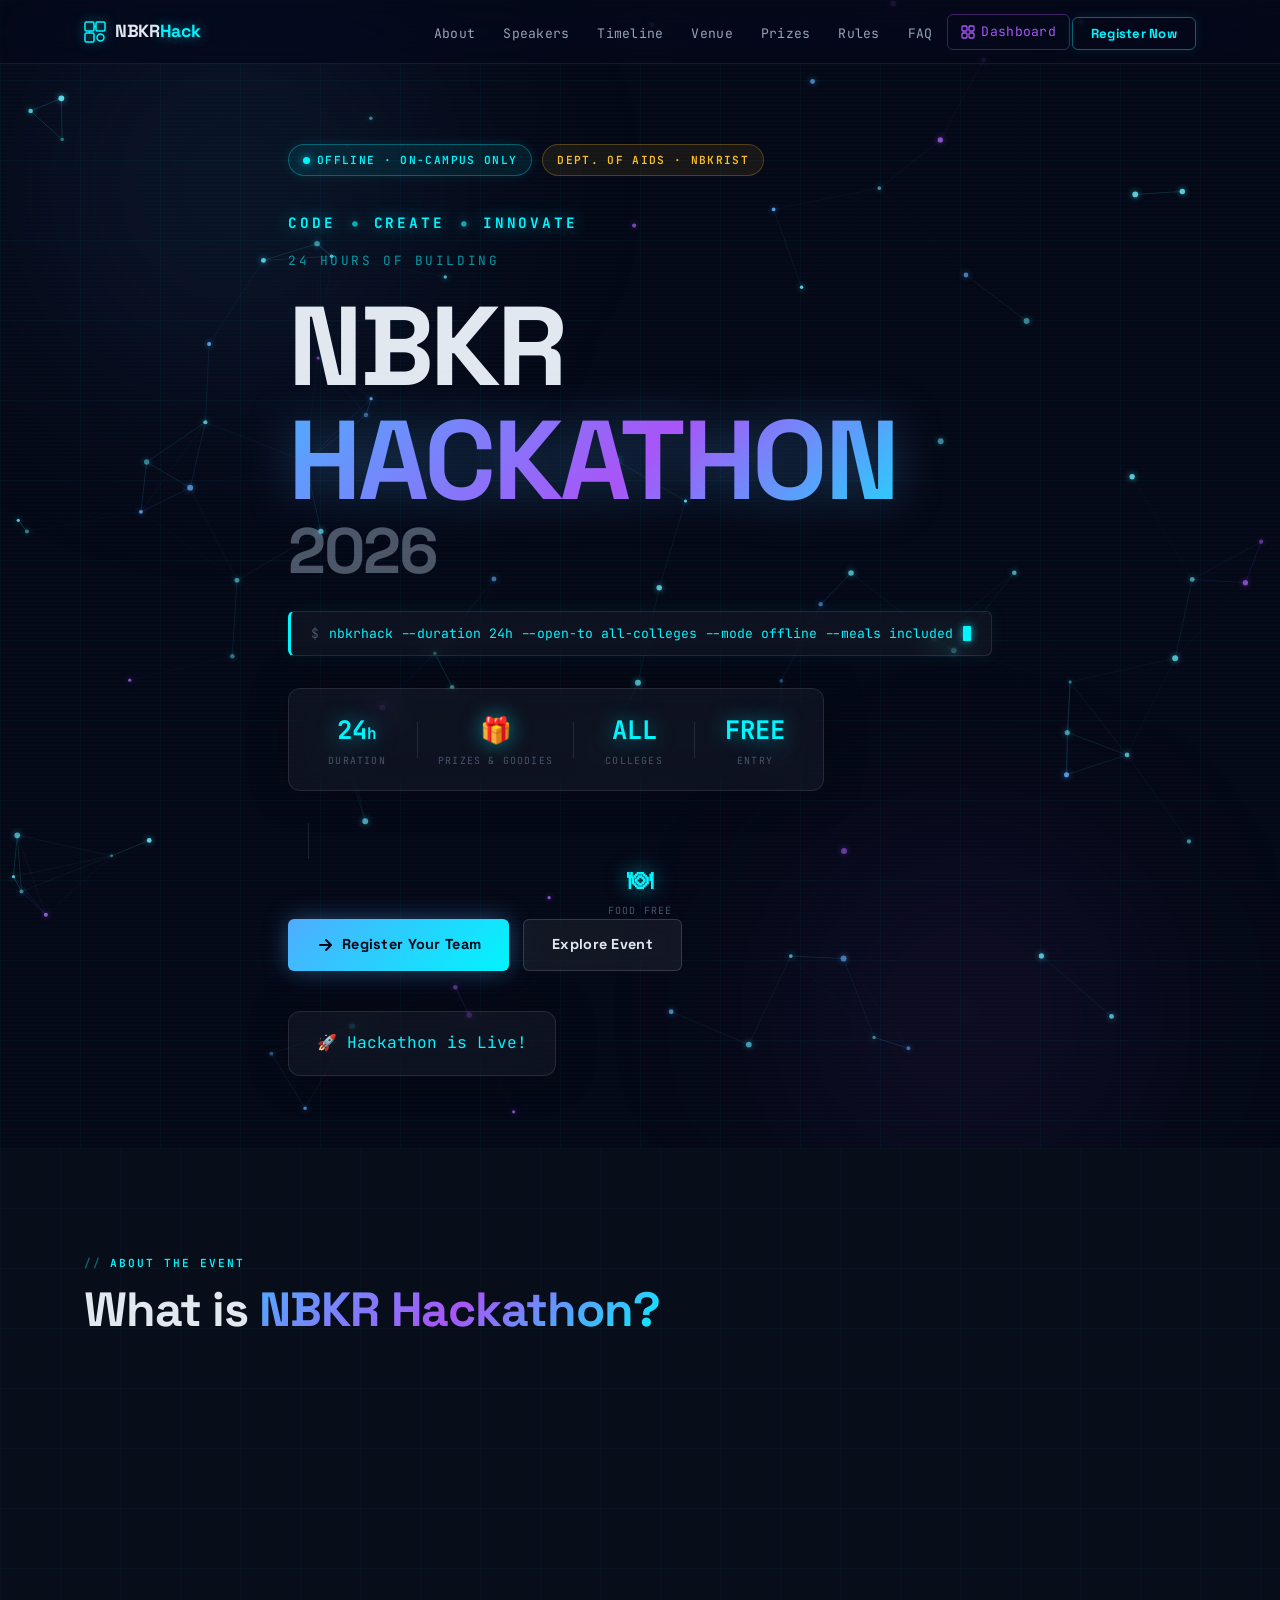
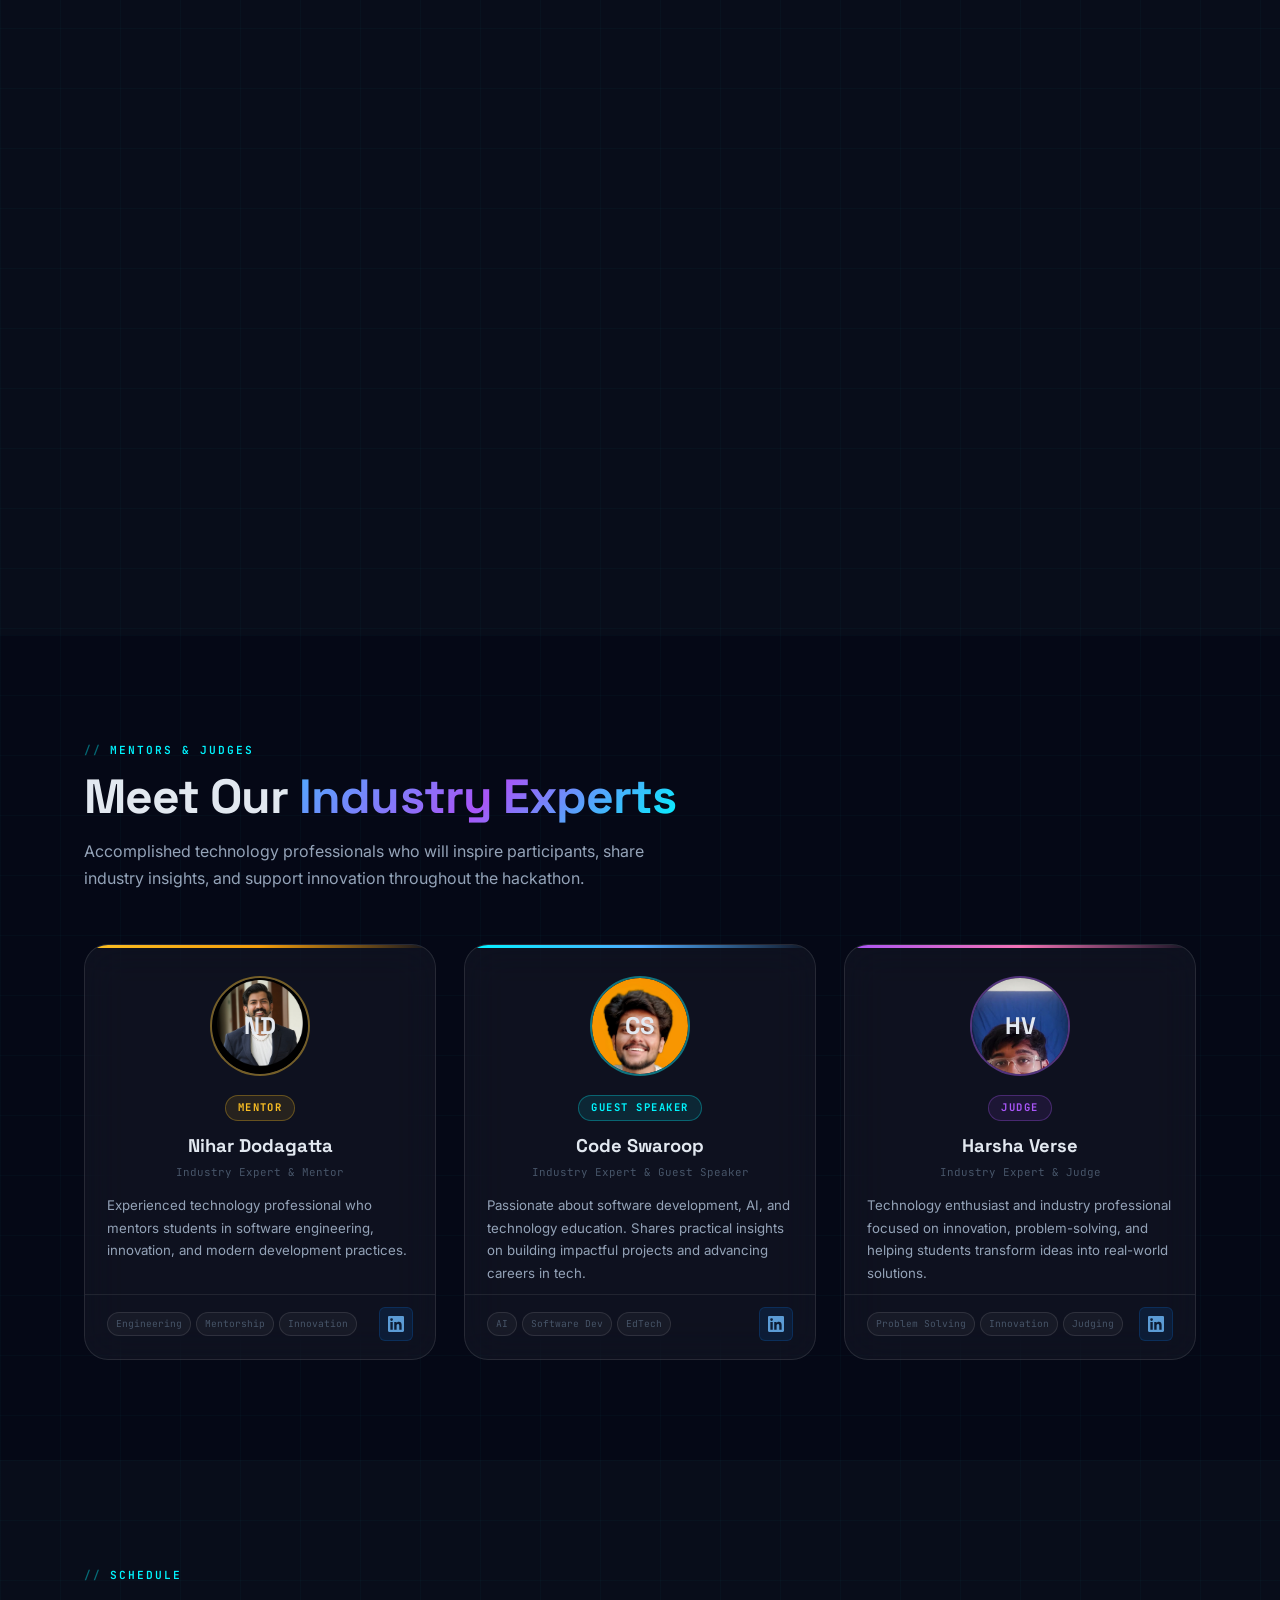
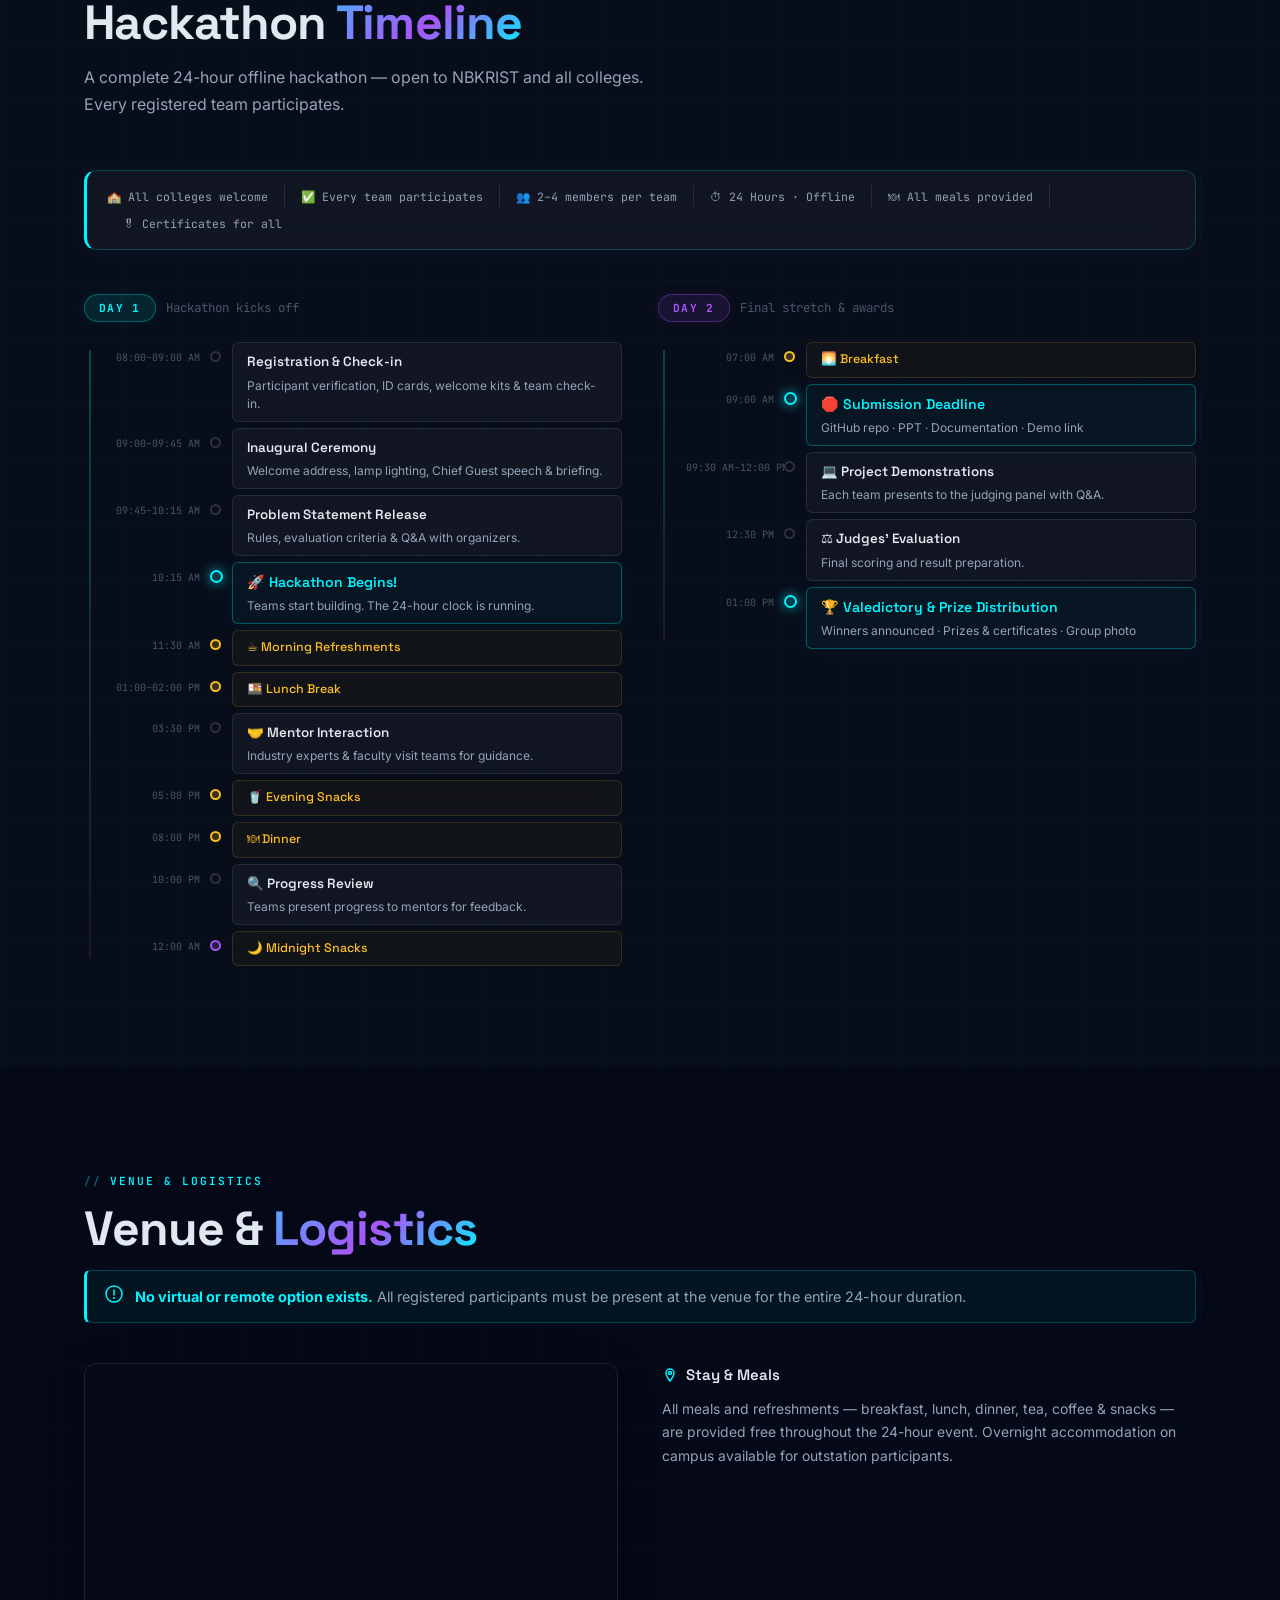
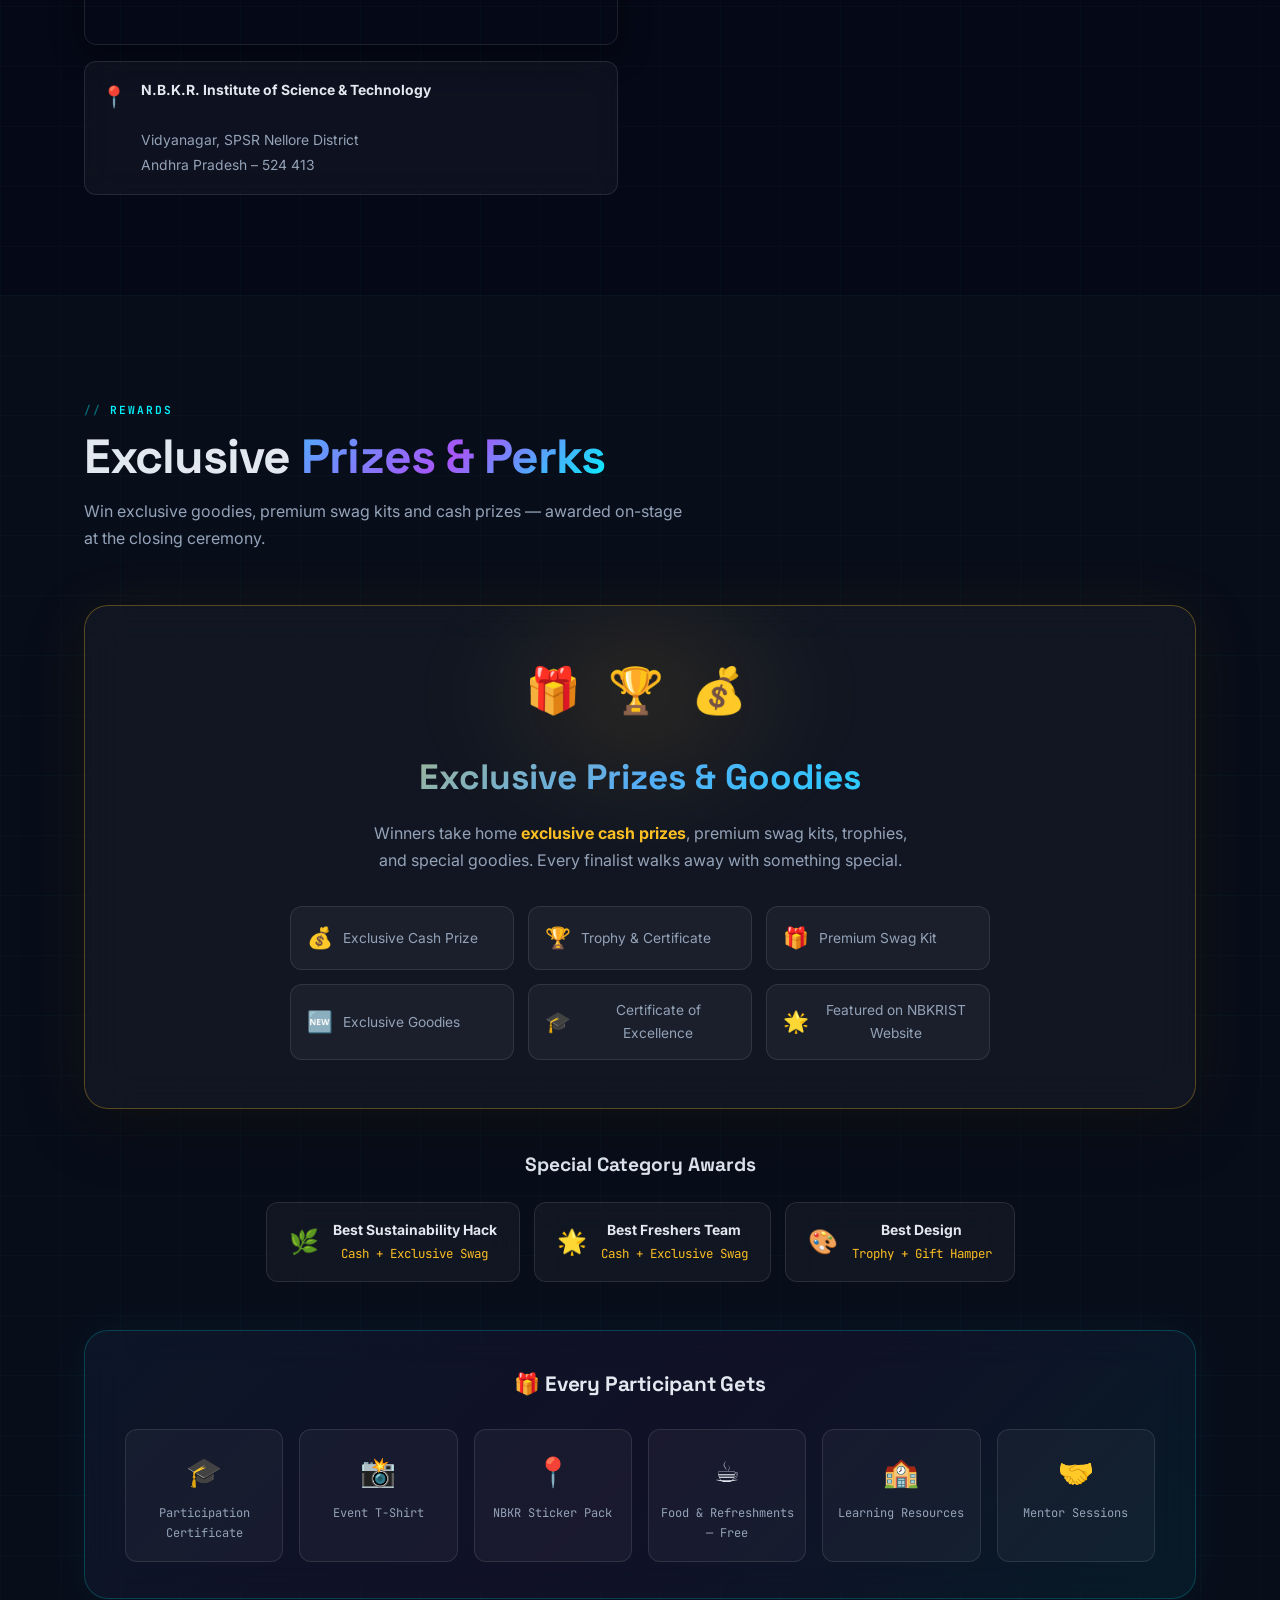
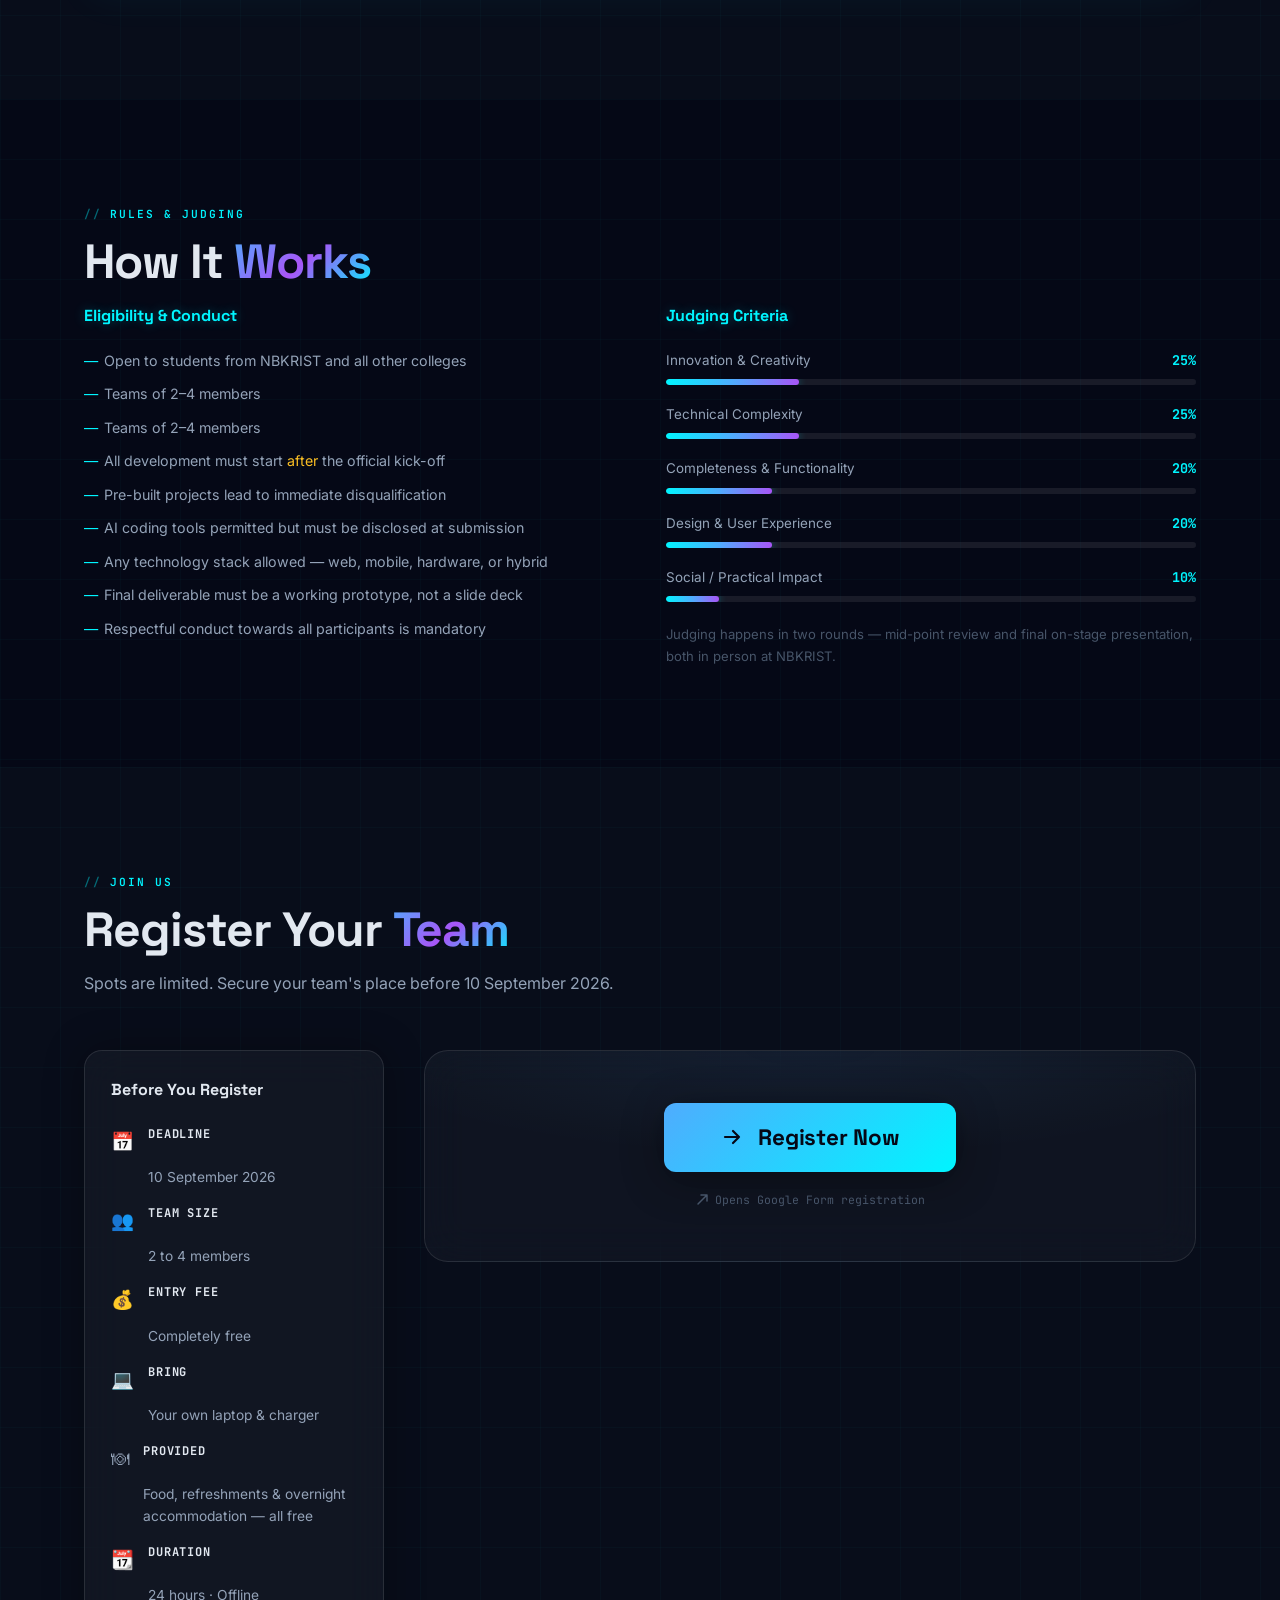
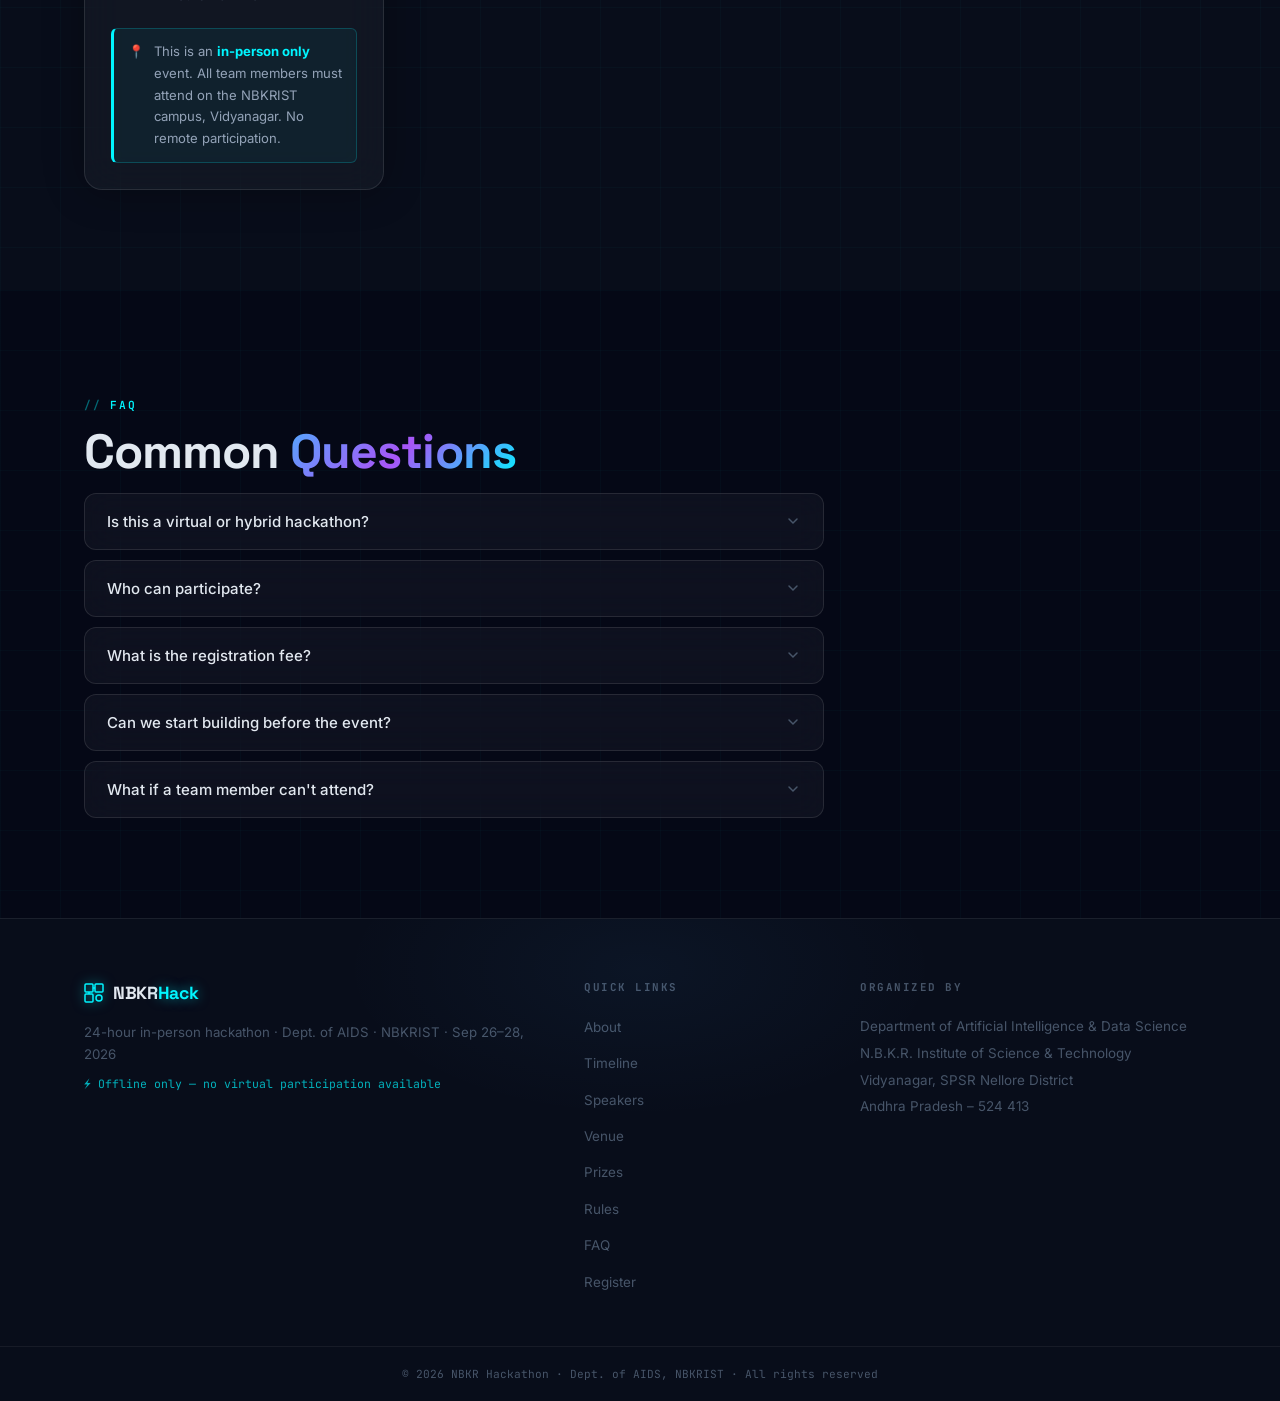
==== commit adca5b3f: "Dashboard overlay, prizes revamp, AIDS dept, food notice, mobile fixes" ====
--- a/index.html
+++ b/index.html
@@ -36,6 +36,15 @@
       <li><a href="#prizes">Prizes</a></li>
       <li><a href="#rules">Rules</a></li>
       <li><a href="#faq">FAQ</a></li>
+      <li><a href="#" class="nav-dashboard dash-trigger">
+        <svg width="14" height="14" viewBox="0 0 14 14" fill="none" aria-hidden="true">
+          <rect x="1" y="1" width="5" height="5" rx="1" stroke="currentColor" stroke-width="1.3"/>
+          <rect x="8" y="1" width="5" height="5" rx="1" stroke="currentColor" stroke-width="1.3"/>
+          <rect x="1" y="8" width="5" height="5" rx="1" stroke="currentColor" stroke-width="1.3"/>
+          <rect x="8" y="8" width="5" height="5" rx="1" stroke="currentColor" stroke-width="1.3"/>
+        </svg>
+        Dashboard
+      </a></li>
       <li><a href="#register" class="nav-cta reg-trigger" id="nav-register-btn">Register Now</a></li>
     </ul>
     <button class="hamburger" id="hamburger-btn" aria-label="Toggle navigation" aria-expanded="false" aria-controls="nav-mobile">
@@ -51,6 +60,7 @@
       <li><a href="#prizes">Prizes</a></li>
       <li><a href="#rules">Rules</a></li>
       <li><a href="#faq">FAQ</a></li>
+      <li><a href="#" class="nav-dashboard dash-trigger">&#9783; Dashboard</a></li>
       <li><a href="#register" class="mobile-cta reg-trigger">Register Now</a></li>
     </ul>
   </div>
@@ -95,8 +105,7 @@
       </div>
       <div class="hstat-div" aria-hidden="true"></div>
       <div class="hstat" role="listitem">
-        <span class="hstat-val">&#8377;1.5L+</span>
-        <span class="hstat-label">Prize Pool</span>
+        <span class="hstat-val">&#127873;</span><span class="hstat-label">Prizes &amp; Goodies</span>
       </div>
       <div class="hstat-div" aria-hidden="true"></div>
       <div class="hstat" role="listitem">
@@ -154,7 +163,7 @@
       <div class="about-cards">
         <div class="acard reveal"><div class="acard-glow"></div><span class="acard-icon">&#9889;</span><span class="acard-num">24</span><span class="acard-unit">hours</span><span class="acard-desc">Non-stop on-campus hacking</span></div>
         <div class="acard reveal"><div class="acard-glow"></div><span class="acard-icon">&#128101;</span><span class="acard-num">2&ndash;4</span><span class="acard-unit">members</span><span class="acard-desc">All colleges welcome</span></div>
-        <div class="acard reveal"><div class="acard-glow"></div><span class="acard-icon">&#127942;</span><span class="acard-num">&#8377;1.5L+</span><span class="acard-unit">prizes</span><span class="acard-desc">Cash, trophies &amp; certificates</span></div>
+        <div class="acard reveal"><div class="acard-glow"></div><span class="acard-icon">&#127942;</span><span class="acard-num">&#127873;</span><span class="acard-unit">prizes</span><span class="acard-desc">Exclusive goodies, swags &amp; cash</span></div>
         <div class="acard acard-amber reveal"><div class="acard-glow"></div><span class="acard-icon">&#127358;</span><span class="acard-num">Free</span><span class="acard-unit">to enter</span><span class="acard-desc">Food &amp; logistics covered</span></div>
       </div>
     </div>
@@ -185,7 +194,7 @@
         <div class="speaker-card-glow"></div>
         <div class="speaker-avatar-wrap">
           <div class="speaker-avatar speaker-avatar-amber">
-            <img src="images/nihar.jpg" alt="Nihar Dodagatta" class="speaker-photo" onerror="this.style.display='none'" />
+            <img src="images/Nihar.png" alt="Nihar Dodagatta" class="speaker-photo" onerror="this.style.display='none'" />
             <span class="speaker-initials">ND</span>
           </div>
         </div>
@@ -206,7 +215,7 @@
         <div class="speaker-card-glow"></div>
         <div class="speaker-avatar-wrap">
           <div class="speaker-avatar speaker-avatar-cyan">
-            <img src="images/swaroop.jpg" alt="Code Swaroop" class="speaker-photo" onerror="this.style.display='none'" />
+            <img src="images/swaroop.png" alt="Code Swaroop" class="speaker-photo" onerror="this.style.display='none'" />
             <span class="speaker-initials">CS</span>
           </div>
         </div>
@@ -227,7 +236,7 @@
         <div class="speaker-card-glow"></div>
         <div class="speaker-avatar-wrap">
           <div class="speaker-avatar speaker-avatar-purple">
-            <img src="images/harsha.jpg" alt="Harsha Verse" class="speaker-photo harsha-photo" onerror="this.style.display='none'" />
+            <img src="images/Harsha verse.png" alt="Harsha Verse" class="speaker-photo harsha-photo" onerror="this.style.display='none'" />
             <span class="speaker-initials">HV</span>
           </div>
         </div>
@@ -334,62 +343,31 @@
   <div class="container">
     <span class="section-eyebrow">Rewards</span>
     <h2 class="section-title" id="prizes-h">Exclusive <span class="gradient-text">Prizes &amp; Perks</span></h2>
-    <p class="section-sub">Win big. Take home exclusive swags, gifts and cash rewards awarded on-stage at the closing ceremony.</p>
+    <p class="section-sub">Win exclusive goodies, premium swag kits and cash prizes — awarded on-stage at the closing ceremony.</p>
 
     <!-- Podium -->
-    <div class="prizes-podium">
-      <div class="prize-card prize-silver reveal">
-        <div class="prize-glow"></div>
-        <div class="prize-pos" aria-label="2nd place">2<sup>nd</sup></div>
-        <div class="prize-medal">&#129352;</div>
-        <div class="prize-tier">Runner-Up</div>
-        <div class="prize-amount">&#8377;45,000</div>
-        <ul class="prize-perks">
-          <li>Cash prize</li>
-          <li>Silver trophy</li>
-          <li>Certificate of Excellence</li>
-          <li>Exclusive swag kit</li>
-          <li>Premium goody bag</li>
-        </ul>
-      </div>
-      <div class="prize-card prize-gold reveal">
-        <div class="prize-glow"></div>
-        <div class="prize-crown">&#128081;</div>
-        <div class="prize-pos" aria-label="1st place">1<sup>st</sup></div>
-        <div class="prize-medal">&#129351;</div>
-        <div class="prize-tier">Winner</div>
-        <div class="prize-amount">&#8377;75,000</div>
-        <ul class="prize-perks">
-          <li>Cash prize</li>
-          <li>Gold trophy</li>
-          <li>Certificate of Excellence</li>
-          <li>Exclusive winner swag kit</li>
-          <li>Premium gifts &amp; goodies</li>
-          <li>Featured on NBKRIST website</li>
-        </ul>
-      </div>
-      <div class="prize-card prize-bronze reveal">
-        <div class="prize-glow"></div>
-        <div class="prize-pos" aria-label="3rd place">3<sup>rd</sup></div>
-        <div class="prize-medal">&#129353;</div>
-        <div class="prize-tier">2nd Runner-Up</div>
-        <div class="prize-amount">&#8377;20,000</div>
-        <ul class="prize-perks">
-          <li>Cash prize</li>
-          <li>Bronze trophy</li>
-          <li>Certificate of Merit</li>
-          <li>Exclusive swag kit</li>
-          <li>Goody bag</li>
-        </ul>
-      </div>
-    </div>
-
-    <!-- Special awards -->
-    <div class="special-awards reveal">
+    <!-- Single prizes box -->
+<div class="prize-single-box reveal">
+  <div class="prize-single-glow" aria-hidden="true"></div>
+  <div class="prize-single-content">
+    <div class="prize-single-icons" aria-hidden="true">&#127873; &#127942; &#128176;</div>
+    <h3 class="prize-single-title">Exclusive Prizes &amp; Goodies</h3>
+    <p class="prize-single-desc">Winners take home <strong>exclusive cash prizes</strong>, premium swag kits, trophies, and special goodies. Every finalist walks away with something special.</p>
+    <div class="prize-single-perks">
+      <div class="prize-single-perk"><span>&#128176;</span><span>Exclusive Cash Prize</span></div>
+      <div class="prize-single-perk"><span>&#127942;</span><span>Trophy &amp; Certificate</span></div>
+      <div class="prize-single-perk"><span>&#127873;</span><span>Premium Swag Kit</span></div>
+      <div class="prize-single-perk"><span>&#127381;</span><span>Exclusive Goodies</span></div>
+      <div class="prize-single-perk"><span>&#127891;</span><span>Certificate of Excellence</span></div>
+      <div class="prize-single-perk"><span>&#127775;</span><span>Featured on NBKRIST Website</span></div>
+    </div>
+  </div>
+</div>
+<div class="special-awards reveal">
       <h3 class="special-title">Special Category Awards</h3>
       <div class="special-grid">
-        <div class="scard"><span class="scard-icon">&#127807;</span><div><strong>Best Sustainability Hack</strong><span class="scard-amt">&#8377;6,000 + Swag</span></div></div>
-        <div class="scard"><span class="scard-icon">&#127775;</span><div><strong>Best Freshers Team</strong><span class="scard-amt">&#8377;4,000 + Swag</span></div></div>
+        <div class="scard"><span class="scard-icon">&#127807;</span><div><strong>Best Sustainability Hack</strong><span class="scard-amt">Cash + Exclusive Swag</span></div></div>
+        <div class="scard"><span class="scard-icon">&#127775;</span><div><strong>Best Freshers Team</strong><span class="scard-amt">Cash + Exclusive Swag</span></div></div>
         <div class="scard"><span class="scard-icon">&#127912;</span><div><strong>Best Design</strong><span class="scard-amt">Trophy + Gift Hamper</span></div></div>
       </div>
     </div>
@@ -486,6 +464,122 @@
   </div>
 </section>
 
+<!-- DASHBOARD -->
+<section class="section dashboard-section" id="dashboard" hidden style="display:none" aria-labelledby="dashboard-h">
+  <div class="section-grid-bg" aria-hidden="true"></div>
+  <div class="container">
+    <span class="section-eyebrow">Quick Access</span>
+    <h2 class="section-title" id="dashboard-h">Event <span class="gradient-text">Dashboard</span></h2>
+    <p class="section-sub">Everything you need at a glance — key dates, stats, and quick links.</p>
+
+    <!-- Key dates countdown cards -->
+    <div class="dash-grid">
+      <div class="dash-card dash-card-cyan reveal">
+        <div class="dash-card-icon">&#128197;</div>
+        <div class="dash-card-body">
+          <div class="dash-card-label">Registration Opens</div>
+          <div class="dash-card-value">15 Aug 2026</div>
+          <div class="dash-card-sub">Mark your calendar</div>
+        </div>
+      </div>
+      <div class="dash-card dash-card-amber reveal">
+        <div class="dash-card-icon">&#9203;</div>
+        <div class="dash-card-body">
+          <div class="dash-card-label">Registration Closes</div>
+          <div class="dash-card-value">10 Sep 2026</div>
+          <div class="dash-card-sub">Don't miss the deadline</div>
+        </div>
+      </div>
+      <div class="dash-card dash-card-purple reveal">
+        <div class="dash-card-icon">&#128640;</div>
+        <div class="dash-card-body">
+          <div class="dash-card-label">Hackathon Begins</div>
+          <div class="dash-card-value">26 Sep 2026</div>
+          <div class="dash-card-sub">10:15 AM on campus</div>
+        </div>
+      </div>
+      <div class="dash-card dash-card-green reveal">
+        <div class="dash-card-icon">&#127942;</div>
+        <div class="dash-card-body">
+          <div class="dash-card-label">Winners Announced</div>
+          <div class="dash-card-value">28 Sep 2026</div>
+          <div class="dash-card-sub">1:00 PM valedictory</div>
+        </div>
+      </div>
+    </div>
+
+    <!-- Stats bar -->
+    <div class="dash-stats reveal">
+      <div class="dash-stat">
+        <span class="dash-stat-val">24</span>
+        <span class="dash-stat-label">Hours</span>
+      </div>
+      <div class="dash-stat-sep"></div>
+      <div class="dash-stat">
+        <span class="dash-stat-val">&#127873;</span><span class="dash-stat-label">Prizes &amp; Goodies</span>
+      </div>
+      <div class="dash-stat-sep"></div>
+      <div class="dash-stat">
+        <span class="dash-stat-val">2&ndash;4</span>
+        <span class="dash-stat-label">Team Size</span>
+      </div>
+      <div class="dash-stat-sep"></div>
+      <div class="dash-stat">
+        <span class="dash-stat-val">5</span>
+        <span class="dash-stat-label">Tracks</span>
+      </div>
+      <div class="dash-stat-sep"></div>
+      <div class="dash-stat">
+        <span class="dash-stat-val">FREE</span>
+        <span class="dash-stat-label">Entry</span>
+      </div>
+      <div class="dash-stat-sep"></div>
+      <div class="dash-stat">
+        <span class="dash-stat-val">&#127869;</span>
+        <span class="dash-stat-label">Food Provided</span>
+      </div>
+    </div>
+
+    <!-- Quick links -->
+    <div class="dash-links reveal">
+      <h3 class="dash-links-title">Quick Links</h3>
+      <div class="dash-links-grid">
+        <a href="#register" class="dash-link reg-trigger">
+          <span class="dash-link-icon">&#128221;</span>
+          <span class="dash-link-text">Register Team</span>
+          <svg width="14" height="14" viewBox="0 0 14 14" fill="none" aria-hidden="true"><path d="M3 7h8M8 4l3 3-3 3" stroke="currentColor" stroke-width="1.5" stroke-linecap="round"/></svg>
+        </a>
+        <a href="#timeline" class="dash-link">
+          <span class="dash-link-icon">&#128336;</span>
+          <span class="dash-link-text">View Schedule</span>
+          <svg width="14" height="14" viewBox="0 0 14 14" fill="none" aria-hidden="true"><path d="M3 7h8M8 4l3 3-3 3" stroke="currentColor" stroke-width="1.5" stroke-linecap="round"/></svg>
+        </a>
+        <a href="#prizes" class="dash-link">
+          <span class="dash-link-icon">&#127942;</span>
+          <span class="dash-link-text">Prizes &amp; Swags</span>
+          <svg width="14" height="14" viewBox="0 0 14 14" fill="none" aria-hidden="true"><path d="M3 7h8M8 4l3 3-3 3" stroke="currentColor" stroke-width="1.5" stroke-linecap="round"/></svg>
+        </a>
+        <a href="#speakers" class="dash-link">
+          <span class="dash-link-icon">&#127908;</span>
+          <span class="dash-link-text">Meet Speakers</span>
+          <svg width="14" height="14" viewBox="0 0 14 14" fill="none" aria-hidden="true"><path d="M3 7h8M8 4l3 3-3 3" stroke="currentColor" stroke-width="1.5" stroke-linecap="round"/></svg>
+        </a>
+        <a href="#venue" class="dash-link">
+          <span class="dash-link-icon">&#128205;</span>
+          <span class="dash-link-text">Venue &amp; Logistics</span>
+          <svg width="14" height="14" viewBox="0 0 14 14" fill="none" aria-hidden="true"><path d="M3 7h8M8 4l3 3-3 3" stroke="currentColor" stroke-width="1.5" stroke-linecap="round"/></svg>
+        </a>
+        <a href="#rules" class="dash-link">
+          <span class="dash-link-icon">&#128221;</span>
+          <span class="dash-link-text">Rules &amp; Judging</span>
+          <svg width="14" height="14" viewBox="0 0 14 14" fill="none" aria-hidden="true"><path d="M3 7h8M8 4l3 3-3 3" stroke="currentColor" stroke-width="1.5" stroke-linecap="round"/></svg>
+        </a>
+      </div>
+    </div>
+
+  </div>
+</section>
+
 <!-- FAQ -->
 <section class="section faq-section" id="faq" aria-labelledby="faq-h">
   <div class="section-grid-bg" aria-hidden="true"></div>
@@ -544,6 +638,125 @@
   </div>
 </footer>
 
+<!-- DASHBOARD OVERLAY -->
+<div class="dash-overlay" id="dash-overlay" role="dialog" aria-modal="true" aria-label="Dashboard" hidden>
+  <div class="dash-overlay-inner">
+    <div class="dash-overlay-bar">
+      <div class="dash-overlay-title">
+        <svg width="16" height="16" viewBox="0 0 14 14" fill="none" aria-hidden="true">
+          <rect x="1" y="1" width="5" height="5" rx="1" stroke="#a855f7" stroke-width="1.3"/>
+          <rect x="8" y="1" width="5" height="5" rx="1" stroke="#a855f7" stroke-width="1.3"/>
+          <rect x="1" y="8" width="5" height="5" rx="1" stroke="#a855f7" stroke-width="1.3"/>
+          <rect x="8" y="8" width="5" height="5" rx="1" stroke="#a855f7" stroke-width="1.3"/>
+        </svg>
+        Event Dashboard
+      </div>
+      <button class="dash-overlay-close" id="dash-overlay-close" aria-label="Close dashboard">
+        <svg width="20" height="20" viewBox="0 0 20 20" fill="none" aria-hidden="true">
+          <path d="M5 5l10 10M15 5L5 15" stroke="currentColor" stroke-width="1.8" stroke-linecap="round"/>
+        </svg>
+      </button>
+    </div>
+    <div class="dash-overlay-body">
+
+      <!-- Key Dates -->
+      <div class="dash-ov-section">
+        <div class="dash-ov-label">Key Dates</div>
+        <div class="dash-grid">
+          <div class="dash-card dash-card-cyan">
+            <div class="dash-card-icon">&#128197;</div>
+            <div class="dash-card-body">
+              <div class="dash-card-label">Registration Opens</div>
+              <div class="dash-card-value">15 Aug 2026</div>
+              <div class="dash-card-sub">Mark your calendar</div>
+            </div>
+          </div>
+          <div class="dash-card dash-card-amber">
+            <div class="dash-card-icon">&#9203;</div>
+            <div class="dash-card-body">
+              <div class="dash-card-label">Registration Closes</div>
+              <div class="dash-card-value">10 Sep 2026</div>
+              <div class="dash-card-sub">Don't miss the deadline</div>
+            </div>
+          </div>
+          <div class="dash-card dash-card-purple">
+            <div class="dash-card-icon">&#128640;</div>
+            <div class="dash-card-body">
+              <div class="dash-card-label">Hackathon Begins</div>
+              <div class="dash-card-value">26 Sep 2026</div>
+              <div class="dash-card-sub">10:15 AM on campus</div>
+            </div>
+          </div>
+          <div class="dash-card dash-card-green">
+            <div class="dash-card-icon">&#127942;</div>
+            <div class="dash-card-body">
+              <div class="dash-card-label">Winners Announced</div>
+              <div class="dash-card-value">28 Sep 2026</div>
+              <div class="dash-card-sub">1:00 PM valedictory</div>
+            </div>
+          </div>
+        </div>
+      </div>
+
+      <!-- Stats -->
+      <div class="dash-ov-section">
+        <div class="dash-ov-label">Event Stats</div>
+        <div class="dash-stats">
+          <div class="dash-stat"><span class="dash-stat-val">24</span><span class="dash-stat-label">Hours</span></div>
+          <div class="dash-stat-sep"></div>
+          <div class="dash-stat"><span class="dash-stat-val">&#127873;</span><span class="dash-stat-label">Prizes &amp; Goodies</span></div>
+          <div class="dash-stat-sep"></div>
+          <div class="dash-stat"><span class="dash-stat-val">2&ndash;4</span><span class="dash-stat-label">Team Size</span></div>
+          <div class="dash-stat-sep"></div>
+          <div class="dash-stat"><span class="dash-stat-val">5</span><span class="dash-stat-label">Tracks</span></div>
+          <div class="dash-stat-sep"></div>
+          <div class="dash-stat"><span class="dash-stat-val">FREE</span><span class="dash-stat-label">Entry</span></div>
+          <div class="dash-stat-sep"></div>
+          <div class="dash-stat"><span class="dash-stat-val">&#127869;</span><span class="dash-stat-label">Food Free</span></div>
+        </div>
+      </div>
+
+      <!-- Quick Links -->
+      <div class="dash-ov-section">
+        <div class="dash-ov-label">Quick Links</div>
+        <div class="dash-links-grid">
+          <a href="#register" class="dash-link reg-trigger dash-close-on-click">
+            <span class="dash-link-icon">&#128221;</span>
+            <span class="dash-link-text">Register Team</span>
+            <svg width="14" height="14" viewBox="0 0 14 14" fill="none"><path d="M3 7h8M8 4l3 3-3 3" stroke="currentColor" stroke-width="1.5" stroke-linecap="round"/></svg>
+          </a>
+          <a href="#timeline" class="dash-link dash-close-on-click">
+            <span class="dash-link-icon">&#128336;</span>
+            <span class="dash-link-text">View Schedule</span>
+            <svg width="14" height="14" viewBox="0 0 14 14" fill="none"><path d="M3 7h8M8 4l3 3-3 3" stroke="currentColor" stroke-width="1.5" stroke-linecap="round"/></svg>
+          </a>
+          <a href="#prizes" class="dash-link dash-close-on-click">
+            <span class="dash-link-icon">&#127942;</span>
+            <span class="dash-link-text">Prizes &amp; Swags</span>
+            <svg width="14" height="14" viewBox="0 0 14 14" fill="none"><path d="M3 7h8M8 4l3 3-3 3" stroke="currentColor" stroke-width="1.5" stroke-linecap="round"/></svg>
+          </a>
+          <a href="#speakers" class="dash-link dash-close-on-click">
+            <span class="dash-link-icon">&#127908;</span>
+            <span class="dash-link-text">Meet Speakers</span>
+            <svg width="14" height="14" viewBox="0 0 14 14" fill="none"><path d="M3 7h8M8 4l3 3-3 3" stroke="currentColor" stroke-width="1.5" stroke-linecap="round"/></svg>
+          </a>
+          <a href="#venue" class="dash-link dash-close-on-click">
+            <span class="dash-link-icon">&#128205;</span>
+            <span class="dash-link-text">Venue &amp; Logistics</span>
+            <svg width="14" height="14" viewBox="0 0 14 14" fill="none"><path d="M3 7h8M8 4l3 3-3 3" stroke="currentColor" stroke-width="1.5" stroke-linecap="round"/></svg>
+          </a>
+          <a href="#rules" class="dash-link dash-close-on-click">
+            <span class="dash-link-icon">&#128221;</span>
+            <span class="dash-link-text">Rules &amp; Judging</span>
+            <svg width="14" height="14" viewBox="0 0 14 14" fill="none"><path d="M3 7h8M8 4l3 3-3 3" stroke="currentColor" stroke-width="1.5" stroke-linecap="round"/></svg>
+          </a>
+        </div>
+      </div>
+
+    </div>
+  </div>
+</div>
+
 <!-- REGISTRATION OVERLAY -->
 <div class="reg-overlay" id="reg-overlay" role="dialog" aria-modal="true" aria-label="Registration Form" hidden>
   <div class="reg-overlay-inner">
--- a/styles.css
+++ b/styles.css
@@ -568,3 +568,232 @@
 @media (max-width: 480px) {
   .food-notice { font-size: 0.8rem; padding: 11px 13px; }
 }
+
+/* ── Nav Dashboard link ──────────────────────────────────────── */
+.nav-dashboard {
+  display: inline-flex !important; align-items: center; gap: 6px;
+  color: var(--purple) !important;
+  border: 1px solid rgba(168,85,247,0.35) !important;
+  padding: 6px 13px !important; border-radius: var(--radius-s) !important;
+  transition: all var(--ease) !important;
+}
+.nav-dashboard:hover {
+  background: rgba(168,85,247,0.1) !important;
+  box-shadow: 0 0 16px rgba(168,85,247,0.2) !important;
+  color: #c084fc !important;
+}
+
+/* ── Dashboard Section ───────────────────────────────────────── */
+.dashboard-section { background: var(--bg); }
+
+/* Date cards */
+.dash-grid {
+  display: grid; grid-template-columns: repeat(4,1fr); gap: 18px;
+  margin-bottom: 28px;
+}
+.dash-card {
+  background: rgba(255,255,255,0.04); border: 1px solid rgba(255,255,255,0.1);
+  backdrop-filter: blur(20px); border-radius: var(--radius-l);
+  padding: 22px 20px; display: flex; align-items: flex-start; gap: 14px;
+  transition: transform var(--ease), box-shadow var(--ease), border-color var(--ease);
+}
+.dash-card:hover { transform: translateY(-4px); }
+.dash-card-cyan  { border-color: rgba(0,245,255,0.25); }
+.dash-card-amber { border-color: rgba(251,191,36,0.25); }
+.dash-card-purple{ border-color: rgba(168,85,247,0.25); }
+.dash-card-green { border-color: rgba(16,185,129,0.25); }
+.dash-card-cyan:hover  { border-color: rgba(0,245,255,0.5); box-shadow: 0 12px 40px rgba(0,245,255,0.08); }
+.dash-card-amber:hover { border-color: rgba(251,191,36,0.5); box-shadow: 0 12px 40px rgba(251,191,36,0.08); }
+.dash-card-purple:hover{ border-color: rgba(168,85,247,0.5); box-shadow: 0 12px 40px rgba(168,85,247,0.08); }
+.dash-card-green:hover { border-color: rgba(16,185,129,0.5); box-shadow: 0 12px 40px rgba(16,185,129,0.08); }
+.dash-card-icon { font-size: 1.8rem; flex-shrink: 0; line-height: 1; }
+.dash-card-label { font-family: var(--ff-mono); font-size: 0.68rem; color: var(--text-d); text-transform: uppercase; letter-spacing: 0.1em; margin-bottom: 4px; }
+.dash-card-value { font-family: var(--ff-head); font-size: 1.15rem; font-weight: 700; color: var(--text); margin-bottom: 3px; }
+.dash-card-cyan  .dash-card-value { color: var(--cyan); }
+.dash-card-amber .dash-card-value { color: var(--amber); }
+.dash-card-purple .dash-card-value{ color: var(--purple); }
+.dash-card-green .dash-card-value { color: var(--green); }
+.dash-card-sub { font-size: 0.75rem; color: var(--text-d); }
+
+/* Stats bar */
+.dash-stats {
+  display: flex; align-items: center; flex-wrap: wrap;
+  background: rgba(255,255,255,0.04); border: 1px solid rgba(255,255,255,0.1);
+  backdrop-filter: blur(16px); border-radius: var(--radius-m);
+  padding: 18px 28px; margin-bottom: 32px; gap: 0;
+  box-shadow: 0 0 40px rgba(0,0,0,0.2);
+}
+.dash-stat { display: flex; flex-direction: column; align-items: center; flex: 1; min-width: 80px; gap: 3px; padding: 4px 8px; }
+.dash-stat-val { font-family: var(--ff-mono); font-size: 1.5rem; font-weight: 700; color: var(--cyan); text-shadow: 0 0 16px rgba(0,245,255,0.4); }
+.dash-stat-label { font-family: var(--ff-mono); font-size: 0.6rem; color: var(--text-d); text-transform: uppercase; letter-spacing: 0.1em; }
+.dash-stat-sep { width: 1px; height: 36px; background: rgba(255,255,255,0.1); flex-shrink: 0; }
+
+/* Quick links */
+.dash-links { background: rgba(255,255,255,0.03); border: 1px solid rgba(255,255,255,0.1); backdrop-filter: blur(20px); border-radius: var(--radius-l); padding: 28px 32px; }
+.dash-links-title { font-family: var(--ff-mono); font-size: 0.72rem; text-transform: uppercase; letter-spacing: 0.14em; color: var(--text-d); margin-bottom: 18px; }
+.dash-links-grid { display: grid; grid-template-columns: repeat(3,1fr); gap: 12px; }
+.dash-link {
+  display: flex; align-items: center; gap: 10px;
+  background: rgba(255,255,255,0.04); border: 1px solid rgba(255,255,255,0.1);
+  border-radius: var(--radius-m); padding: 14px 16px;
+  color: var(--text-m); font-size: 0.88rem;
+  transition: all var(--ease);
+}
+.dash-link:hover { border-color: rgba(0,245,255,0.35); color: var(--cyan); background: rgba(0,245,255,0.05); transform: translateX(4px); }
+.dash-link-icon { font-size: 1.2rem; flex-shrink: 0; }
+.dash-link-text { flex: 1; font-family: var(--ff-head); font-weight: 600; font-size: 0.85rem; }
+.dash-link svg { flex-shrink: 0; opacity: 0.5; transition: opacity var(--ease); }
+.dash-link:hover svg { opacity: 1; }
+
+/* Dashboard responsive */
+@media (max-width: 1024px) {
+  .dash-grid { grid-template-columns: repeat(2,1fr); }
+  .dash-links-grid { grid-template-columns: repeat(2,1fr); }
+}
+@media (max-width: 768px) {
+  .dash-grid { grid-template-columns: repeat(2,1fr); gap: 12px; }
+  .dash-stats { padding: 14px 16px; }
+  .dash-stat { min-width: 0; }
+  .dash-stat-val { font-size: 1.15rem; }
+  .dash-links { padding: 20px 18px; }
+  .dash-links-grid { grid-template-columns: repeat(2,1fr); gap: 10px; }
+}
+@media (max-width: 480px) {
+  .dash-grid { grid-template-columns: 1fr 1fr; gap: 10px; }
+  .dash-card { padding: 16px 14px; gap: 10px; }
+  .dash-card-icon { font-size: 1.4rem; }
+  .dash-card-value { font-size: 1rem; }
+  .dash-stats { flex-wrap: wrap; justify-content: center; gap: 4px; }
+  .dash-stat-sep { display: none; }
+  .dash-stat { width: 45%; }
+  .dash-links-grid { grid-template-columns: 1fr; }
+  .dash-links { padding: 16px 14px; }
+}
+
+/* ── Dashboard Overlay ───────────────────────────────────────── */
+.dash-overlay {
+  position: fixed; inset: 0; z-index: 500;
+  background: rgba(5,8,22,0);
+  display: flex; align-items: stretch; justify-content: flex-end;
+  transition: background 0.35s ease;
+  visibility: hidden; pointer-events: none;
+}
+.dash-overlay[hidden] { display: flex !important; visibility: hidden; pointer-events: none; }
+.dash-overlay.open { background: rgba(5,8,22,0.82); visibility: visible; pointer-events: all; backdrop-filter: blur(4px); }
+
+.dash-overlay-inner {
+  width: min(760px, 100%); height: 100%;
+  background: var(--bg-alt); border-left: 1px solid rgba(168,85,247,0.25);
+  display: flex; flex-direction: column;
+  transform: translateX(100%);
+  transition: transform 0.38s cubic-bezier(0.4,0,0.2,1);
+  box-shadow: -16px 0 80px rgba(0,0,0,0.7);
+}
+.dash-overlay.open .dash-overlay-inner { transform: translateX(0); }
+
+.dash-overlay-bar {
+  display: flex; align-items: center; justify-content: space-between;
+  padding: 0 20px; height: 56px; flex-shrink: 0;
+  border-bottom: 1px solid rgba(255,255,255,0.08);
+  background: rgba(255,255,255,0.03); backdrop-filter: blur(16px);
+}
+.dash-overlay-title {
+  display: flex; align-items: center; gap: 10px;
+  font-family: var(--ff-mono); font-size: 0.85rem; font-weight: 600;
+  color: var(--purple);
+}
+.dash-overlay-close {
+  width: 36px; height: 36px; border-radius: var(--radius-s);
+  display: flex; align-items: center; justify-content: center;
+  color: var(--text-m); transition: background var(--ease), color var(--ease);
+}
+.dash-overlay-close:hover { background: rgba(255,92,92,0.12); color: #ff8a8a; }
+
+.dash-overlay-body {
+  flex: 1; overflow-y: auto; padding: 28px 28px 40px;
+  display: flex; flex-direction: column; gap: 28px;
+  scrollbar-width: thin; scrollbar-color: rgba(168,85,247,0.3) transparent;
+}
+.dash-overlay-body::-webkit-scrollbar { width: 4px; }
+.dash-overlay-body::-webkit-scrollbar-thumb { background: rgba(168,85,247,0.3); border-radius: 2px; }
+
+.dash-ov-section {}
+.dash-ov-label {
+  font-family: var(--ff-mono); font-size: 0.68rem; font-weight: 700;
+  letter-spacing: 0.14em; text-transform: uppercase;
+  color: var(--purple); margin-bottom: 14px;
+}
+.dash-ov-section .dash-grid { margin-bottom: 0; }
+.dash-ov-section .dash-stats { margin-bottom: 0; }
+
+@media (max-width: 480px) {
+  .dash-overlay-inner { width: 100%; }
+  .dash-overlay-body { padding: 20px 14px 32px; gap: 22px; }
+  .dash-ov-section .dash-grid { grid-template-columns: 1fr 1fr; gap: 10px; }
+}
+
+.prize-worth { font-family: var(--ff-mono); font-size: 0.72rem; color: var(--text-d); text-transform: uppercase; letter-spacing: 0.1em; margin-top: -14px; margin-bottom: 18px; }
+.prize-gold .prize-amount { font-size: 2rem; }
+.prize-silver .prize-amount, .prize-bronze .prize-amount { font-size: 1.8rem; color: var(--text); }
+
+/* ── Single Prize Box ────────────────────────────────────────── */
+.prize-single-box {
+  position: relative; overflow: hidden;
+  background: rgba(255,255,255,0.04);
+  border: 1px solid rgba(251,191,36,0.3);
+  border-radius: var(--radius-xl);
+  padding: 48px 40px;
+  text-align: center;
+  backdrop-filter: blur(20px);
+  margin-bottom: 40px;
+  box-shadow: 0 0 60px rgba(251,191,36,0.06), 0 20px 60px rgba(0,0,0,0.3);
+  transition: border-color var(--ease), box-shadow var(--ease);
+}
+.prize-single-box:hover {
+  border-color: rgba(251,191,36,0.55);
+  box-shadow: 0 0 80px rgba(251,191,36,0.1), 0 20px 60px rgba(0,0,0,0.4);
+}
+.prize-single-glow {
+  position: absolute; top: -60px; left: 50%; transform: translateX(-50%);
+  width: 400px; height: 300px; border-radius: 50%;
+  background: radial-gradient(ellipse, rgba(251,191,36,0.1) 0%, transparent 70%);
+  pointer-events: none; filter: blur(30px);
+}
+.prize-single-icons { font-size: 2.8rem; margin-bottom: 20px; letter-spacing: 8px; }
+.prize-single-title {
+  font-family: var(--ff-head); font-size: clamp(1.6rem, 4vw, 2.2rem);
+  font-weight: 800; margin-bottom: 14px;
+  background: linear-gradient(135deg, var(--amber), var(--electric), var(--cyan));
+  -webkit-background-clip: text; -webkit-text-fill-color: transparent; background-clip: text;
+}
+.prize-single-desc {
+  font-size: 1rem; color: var(--text-m); line-height: 1.7;
+  max-width: 560px; margin: 0 auto 32px;
+}
+.prize-single-desc strong { color: var(--amber); }
+.prize-single-perks {
+  display: grid; grid-template-columns: repeat(3, 1fr); gap: 14px;
+  max-width: 700px; margin: 0 auto;
+}
+.prize-single-perk {
+  display: flex; align-items: center; gap: 10px;
+  background: rgba(255,255,255,0.04); border: 1px solid rgba(255,255,255,0.1);
+  border-radius: var(--radius-m); padding: 14px 16px;
+  font-size: 0.86rem; color: var(--text-m);
+  transition: border-color var(--ease);
+}
+.prize-single-perk:hover { border-color: rgba(251,191,36,0.35); color: var(--text); }
+.prize-single-perk span:first-child { font-size: 1.3rem; flex-shrink: 0; }
+
+@media (max-width: 768px) {
+  .prize-single-box { padding: 36px 24px; }
+  .prize-single-perks { grid-template-columns: repeat(2, 1fr); gap: 10px; }
+  .prize-single-icons { font-size: 2.2rem; }
+}
+@media (max-width: 480px) {
+  .prize-single-box { padding: 28px 16px; }
+  .prize-single-perks { grid-template-columns: 1fr 1fr; gap: 8px; }
+  .prize-single-perk { padding: 10px 12px; font-size: 0.78rem; }
+  .prize-single-title { font-size: 1.4rem; }
+  .prize-single-desc { font-size: 0.88rem; }
+}
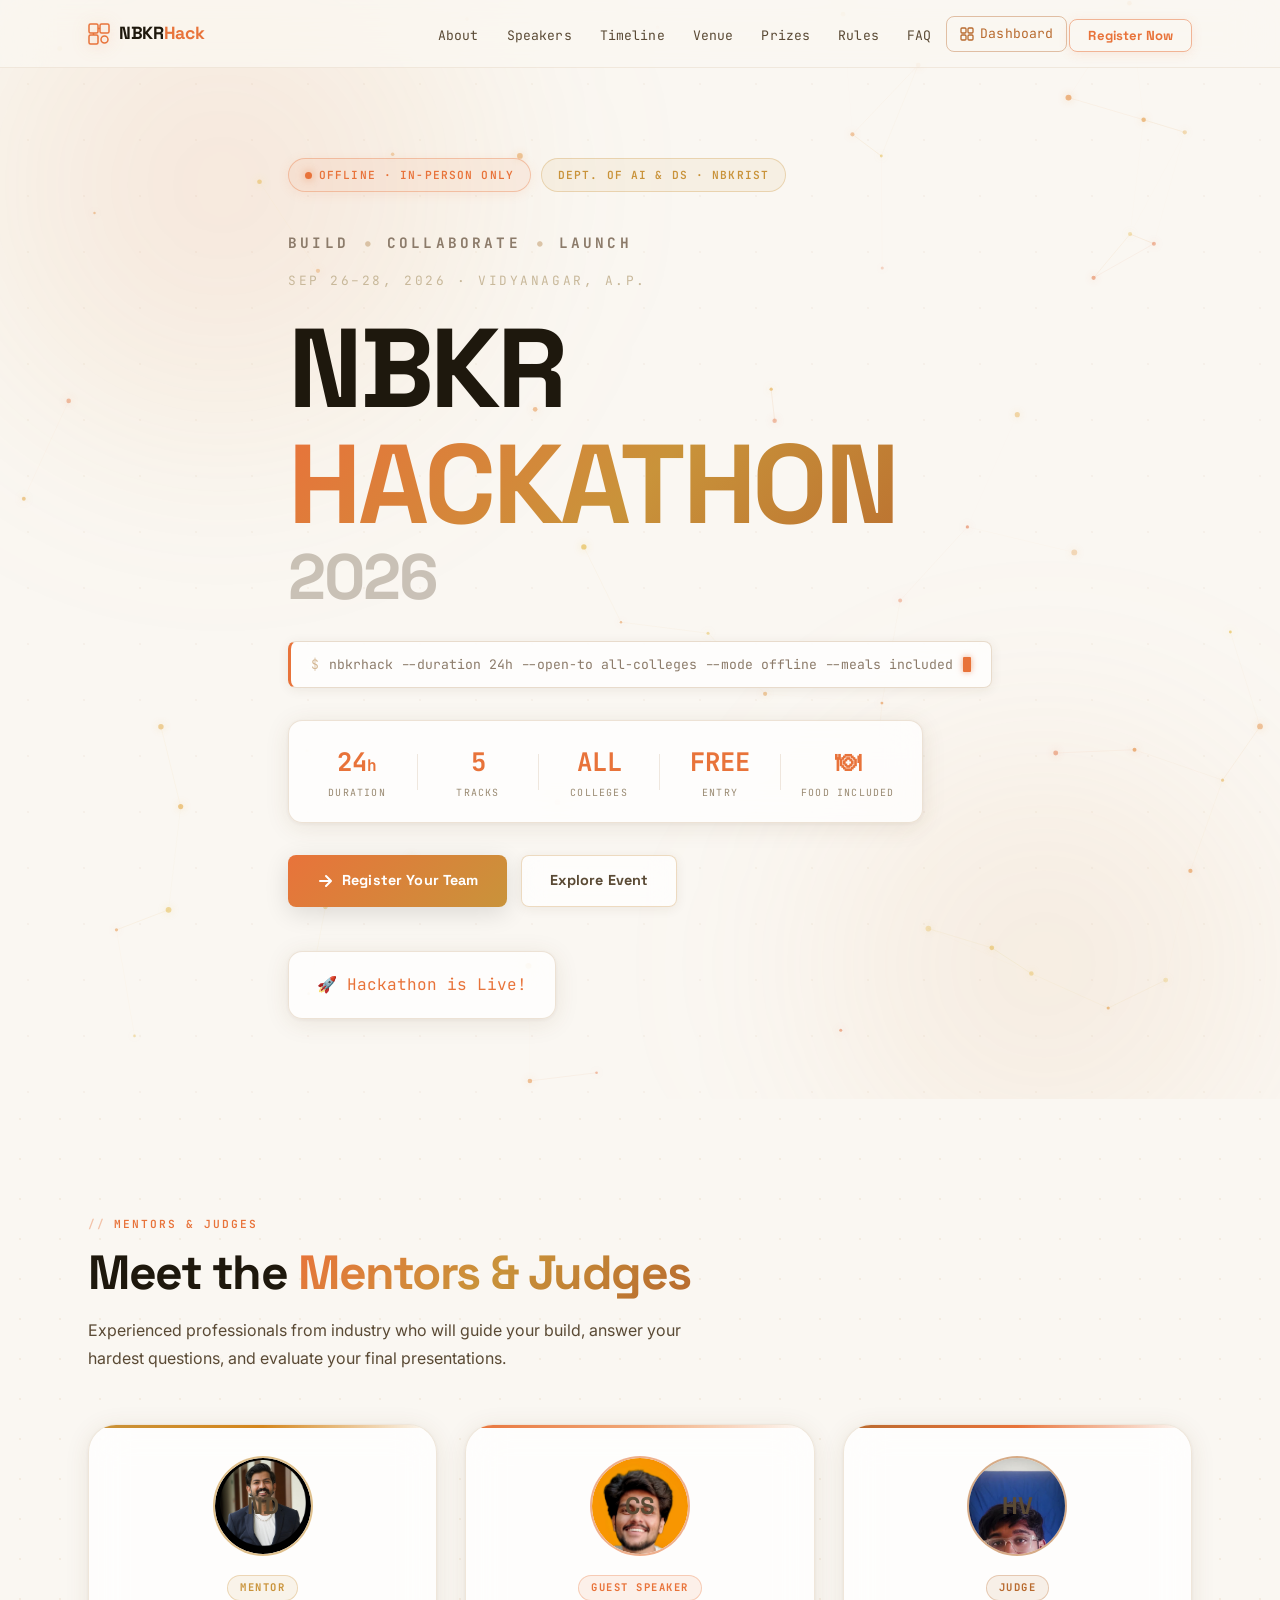
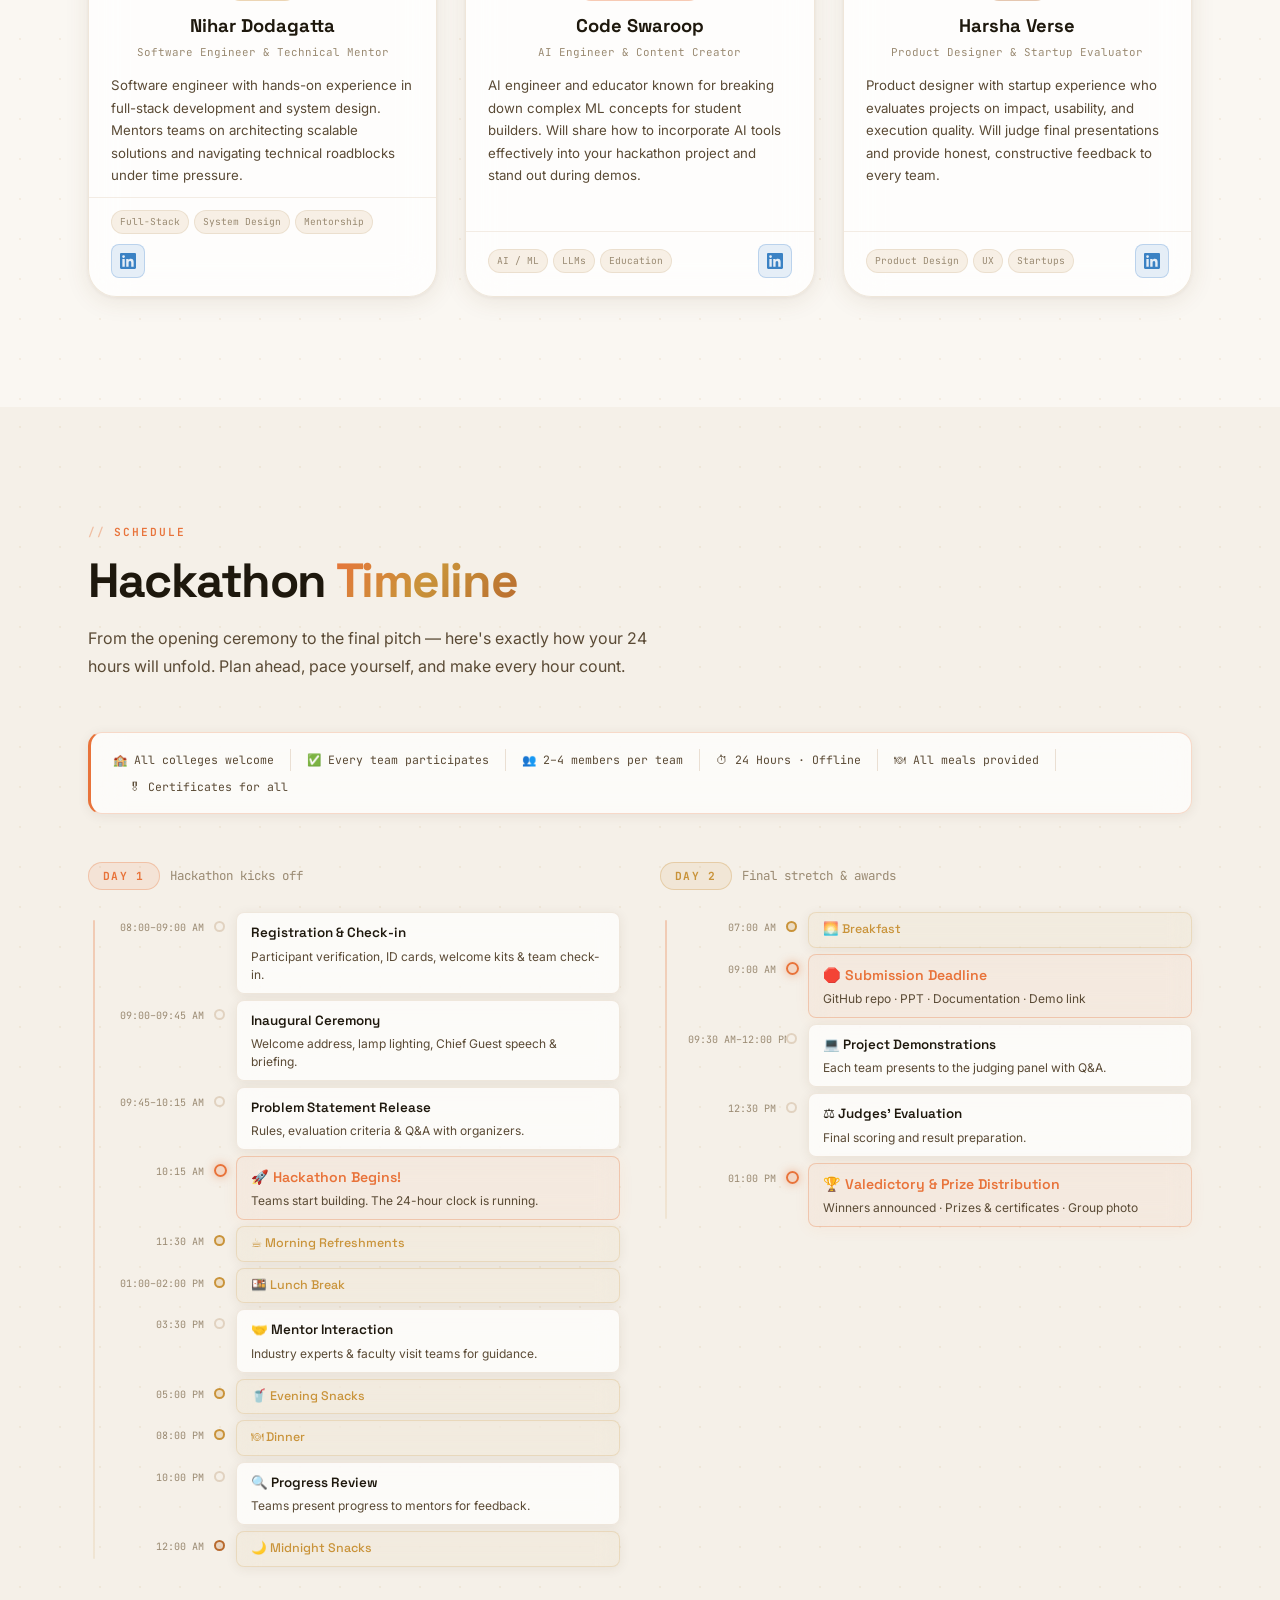
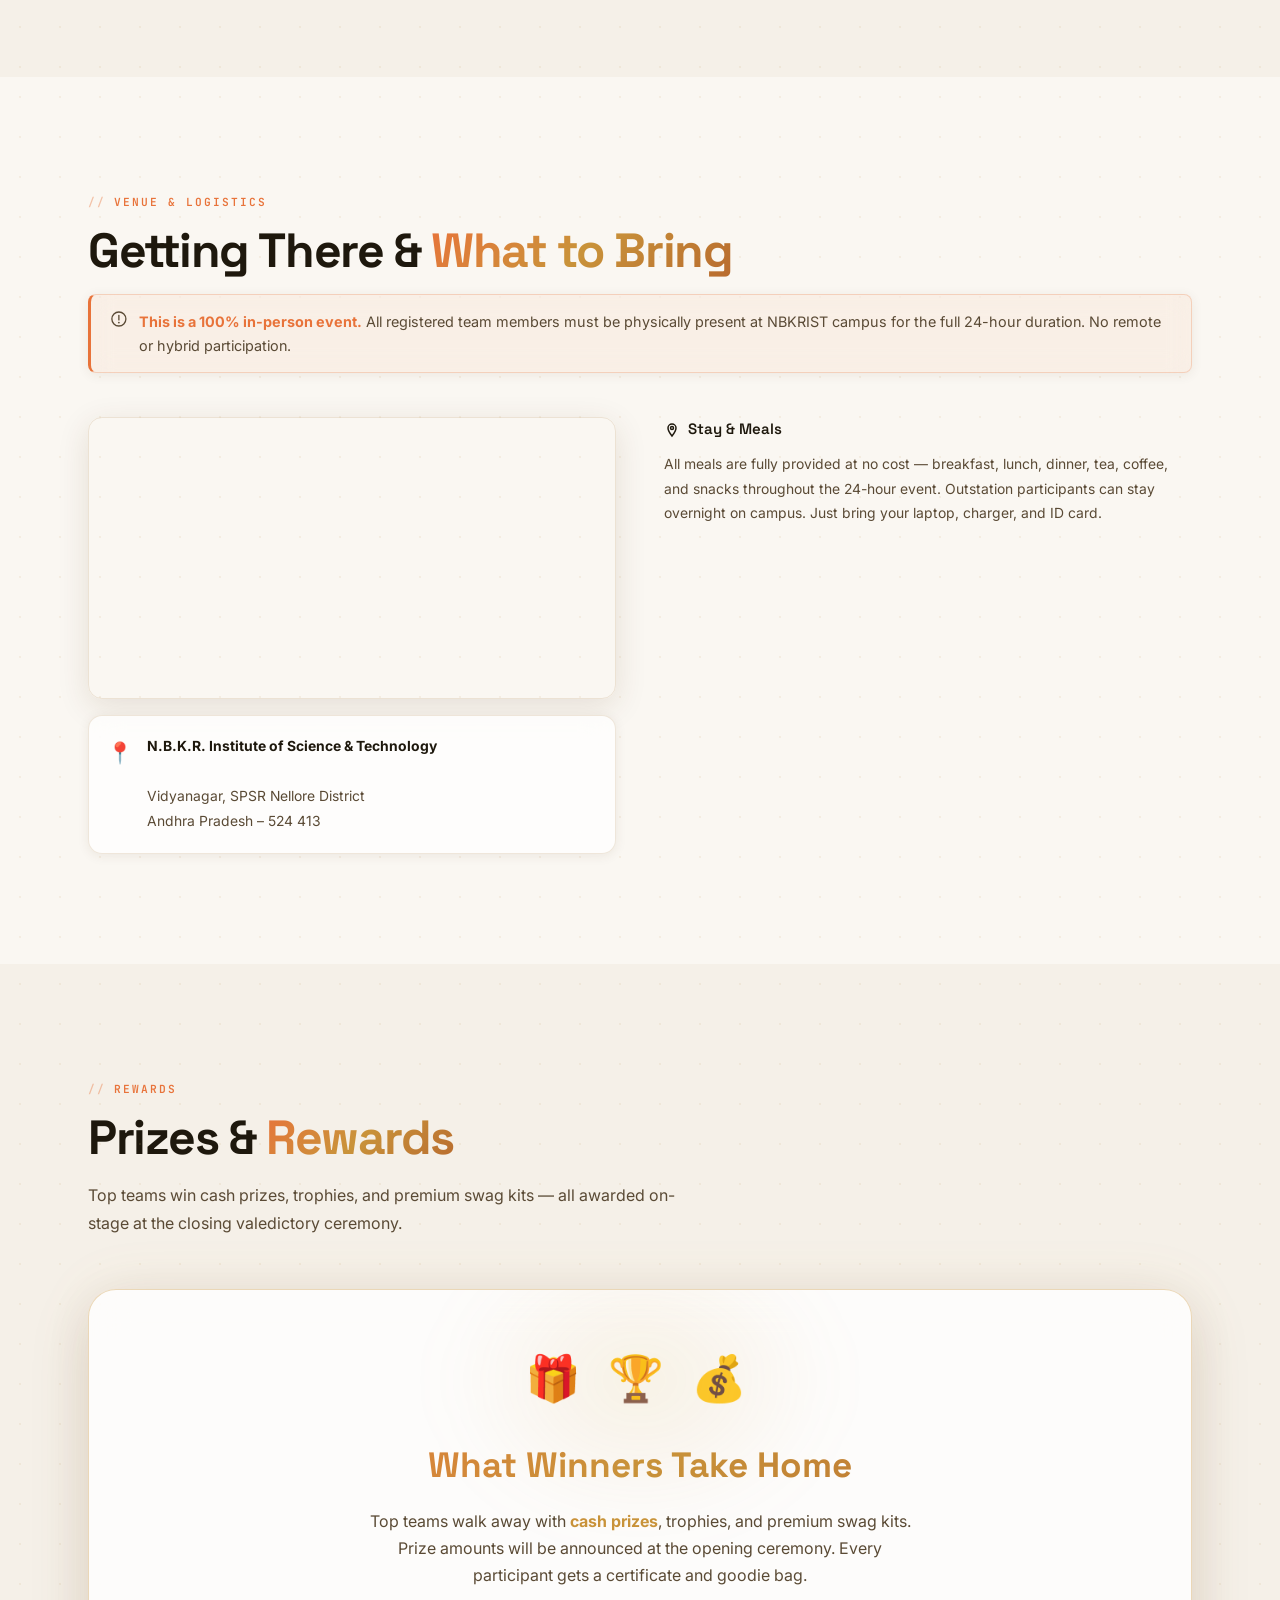
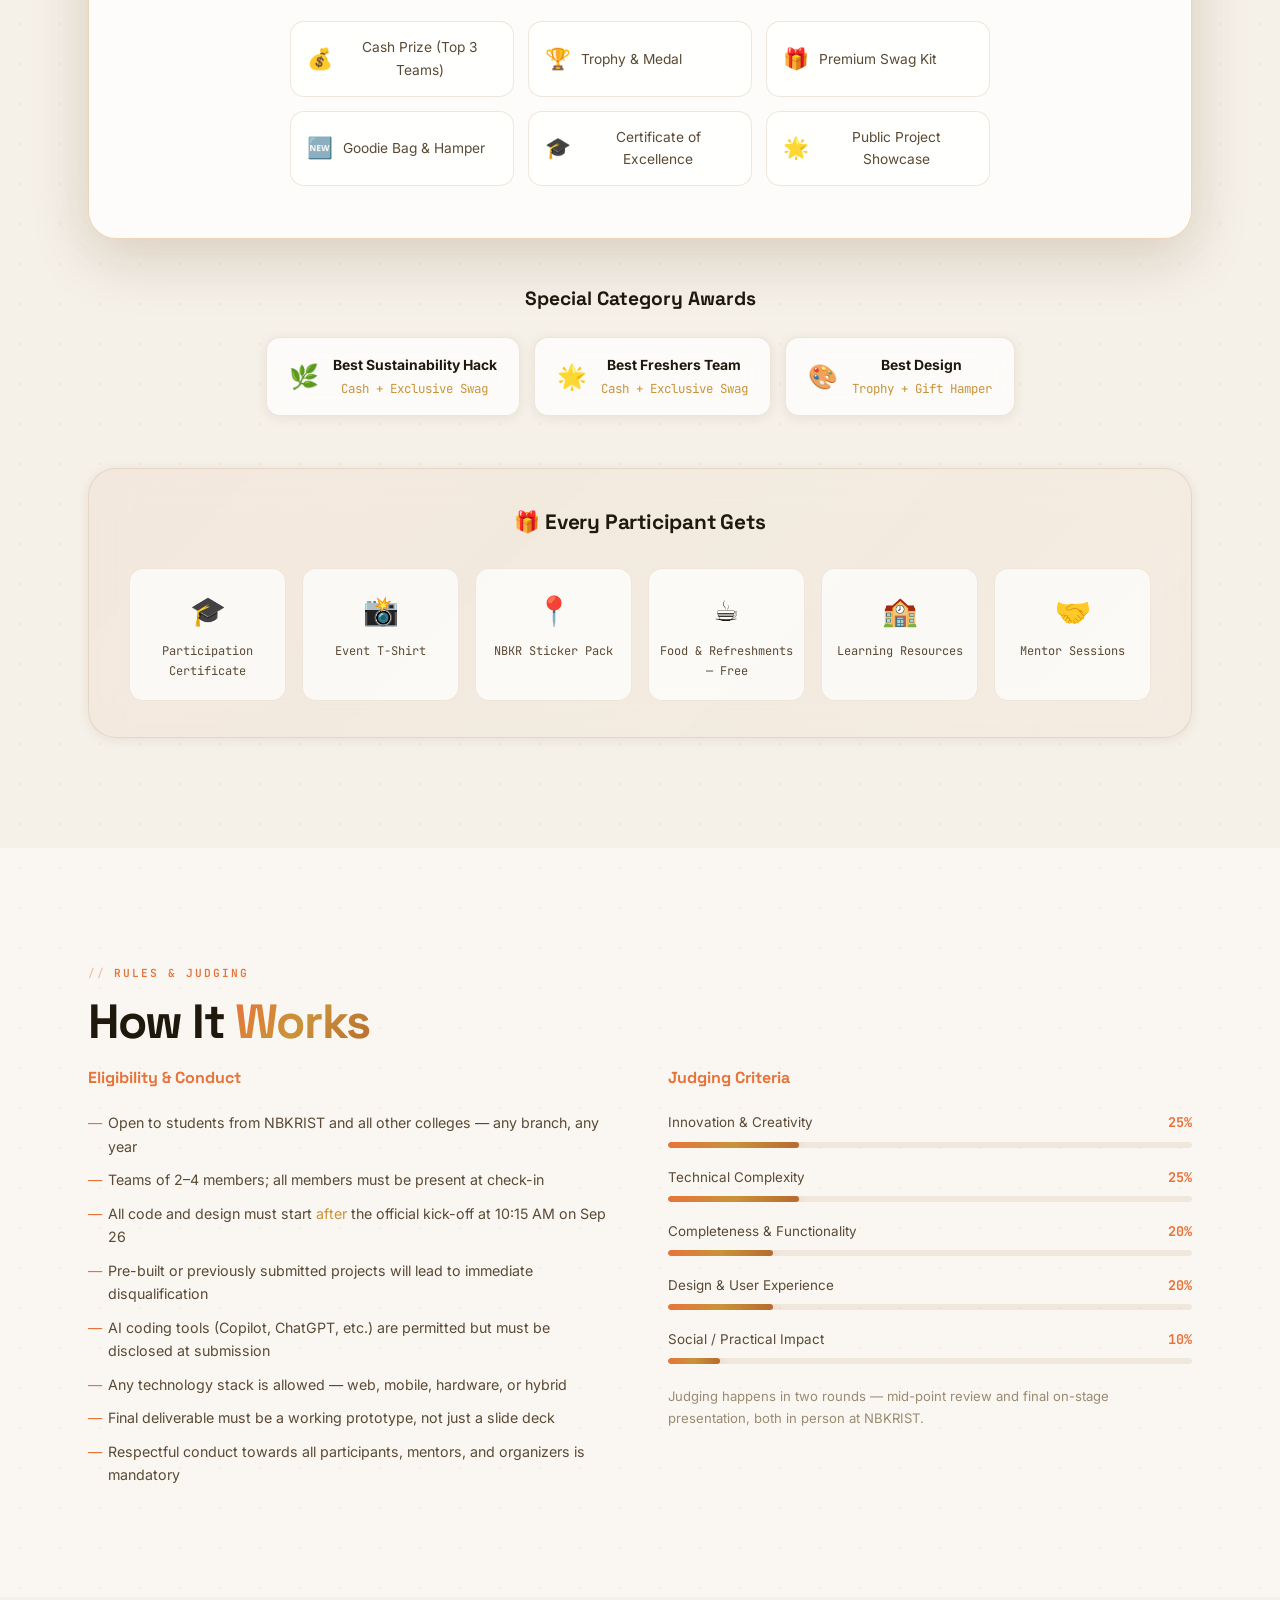
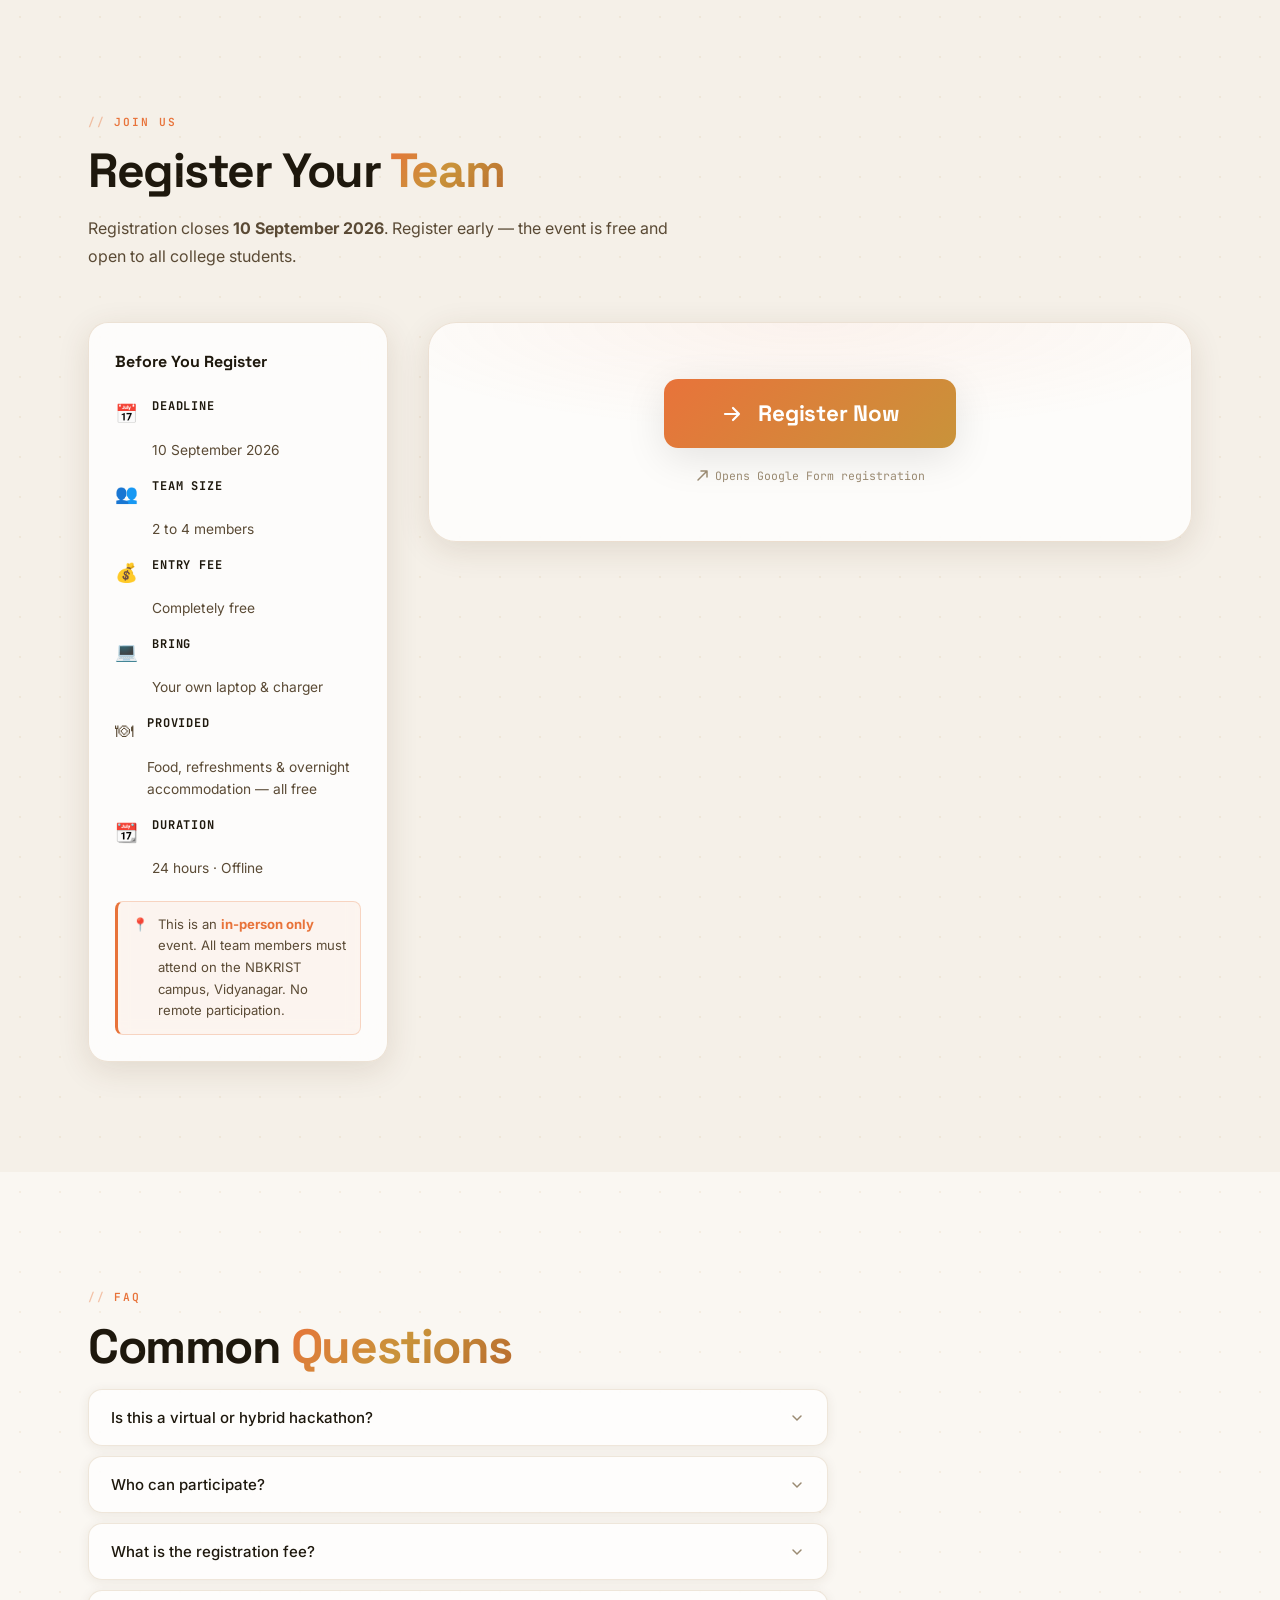
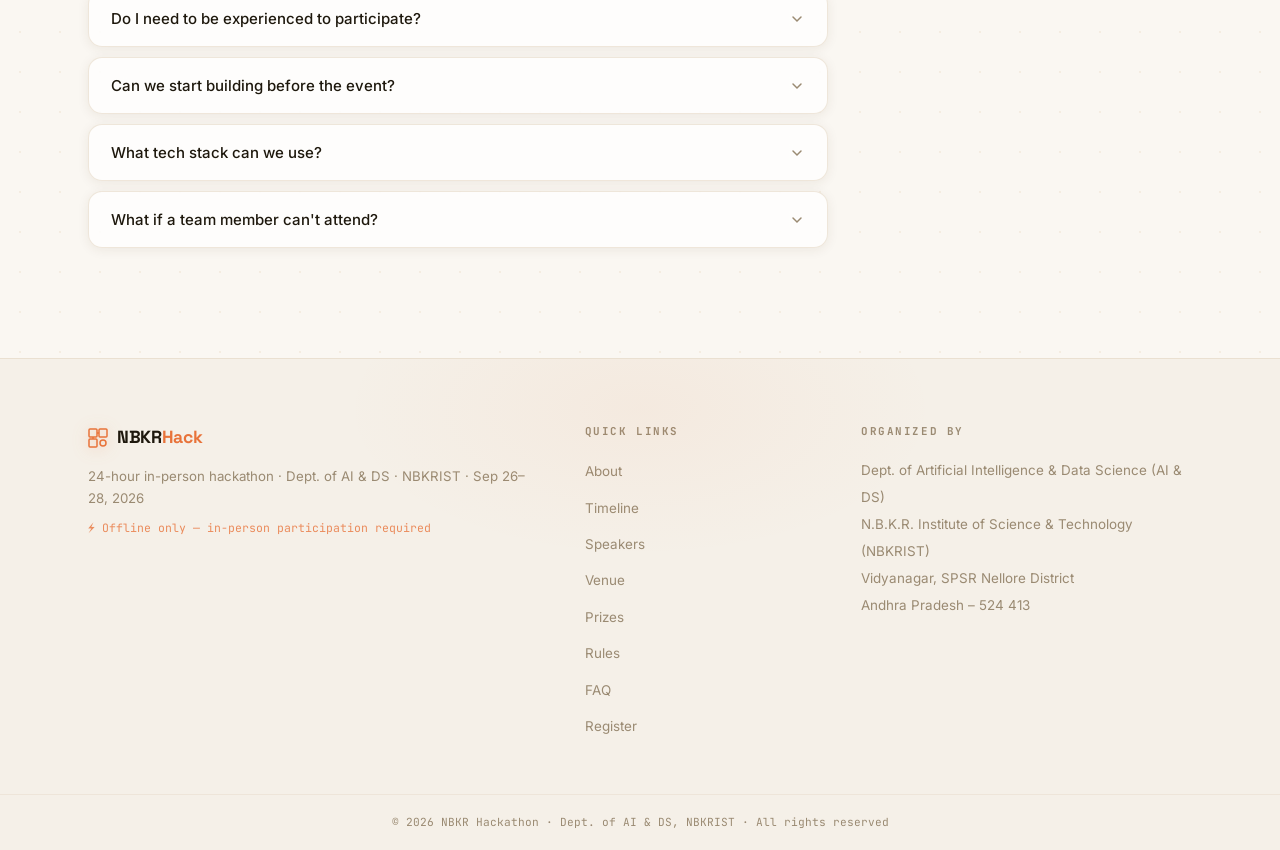
==== commit 3bf4a766: "Refactor: Transform to warm editorial theme, fix structural issues, and move about section to separa" ====
--- a/index.html
+++ b/index.html
@@ -1,13 +1,13 @@
-﻿<!DOCTYPE html>
+<!DOCTYPE html>
 <html lang="en">
 <head>
   <meta charset="UTF-8" />
   <meta name="viewport" content="width=device-width, initial-scale=1.0" />
   <title>NBKR Hackathon 2026 &ndash; 24-Hour In-Person Hackathon | NBKRIST</title>
-  <meta name="description" content="NBKR Hackathon is a 24-hour offline, in-person student hackathon at NBKRIST campus, Vidyanagar, Andhra Pradesh. Sep 26-28 2026." />
+  <meta name="description" content="NBKR Hackathon 2026 — Build, collaborate and launch real products in 24 hours. Free entry, free meals, cash prizes and swag. Open to all college students. Sep 26–28, NBKRIST, Andhra Pradesh." />
   <link rel="preconnect" href="https://fonts.googleapis.com" />
   <link rel="preconnect" href="https://fonts.gstatic.com" crossorigin />
-  <link href="https://fonts.googleapis.com/css2?family=Space+Grotesk:wght@400;500;600;700;800&family=Inter:wght@400;500;600&family=JetBrains+Mono:wght@400;500;600;700&display=swap" rel="stylesheet" />
+  <link href="https://fonts.googleapis.com/css2?family=Playfair+Display:wght@400;600;700;800&family=Space+Grotesk:wght@300;400;500;600;700;800&family=Inter:wght@300;400;500;600&family=JetBrains+Mono:wght@400;500;600;700&display=swap" rel="stylesheet" />
   <link rel="stylesheet" href="styles.css" />
 </head>
 <body>
@@ -29,7 +29,7 @@
       <span class="logo-text">NBKR<span class="logo-accent">Hack</span></span>
     </a>
     <ul class="nav-links" role="list">
-      <li><a href="#about">About</a></li>
+      <li><a href="about.html">About</a></li>
       <li><a href="#speakers">Speakers</a></li>
       <li><a href="#timeline">Timeline</a></li>
       <li><a href="#venue">Venue</a></li>
@@ -53,7 +53,7 @@
   </div>
   <div class="nav-mobile" id="nav-mobile" aria-hidden="true">
     <ul role="list">
-      <li><a href="#about">About</a></li>
+      <li><a href="about.html">About</a></li>
       <li><a href="#speakers">Speakers</a></li>
       <li><a href="#timeline">Timeline</a></li>
       <li><a href="#venue">Venue</a></li>
@@ -76,18 +76,18 @@
   <div class="container hero-body">
     <div class="hero-badges">
       <span class="badge badge-offline" aria-label="Offline in-person only">
-        <span class="badge-dot" aria-hidden="true"></span>OFFLINE &middot; ON-CAMPUS ONLY
+        <span class="badge-dot" aria-hidden="true"></span>OFFLINE &middot; IN-PERSON ONLY
       </span>
-      <span class="badge badge-dept">Dept. of AIDS &middot; NBKRIST</span>
-    </div>
-    <div class="hero-tagline-row" aria-label="CODE CREATE INNOVATE">
-      <span class="hero-tag-word">CODE</span>
+      <span class="badge badge-dept">Dept. of AI &amp; DS &middot; NBKRIST</span>
+    </div>
+    <div class="hero-tagline-row" aria-label="BUILD COLLABORATE LAUNCH">
+      <span class="hero-tag-word">BUILD</span>
       <span class="hero-tag-sep" aria-hidden="true">&bull;</span>
-      <span class="hero-tag-word">CREATE</span>
+      <span class="hero-tag-word">COLLABORATE</span>
       <span class="hero-tag-sep" aria-hidden="true">&bull;</span>
-      <span class="hero-tag-word">INNOVATE</span>
-    </div>
-    <div class="hero-subtag">24 HOURS OF BUILDING</div>
+      <span class="hero-tag-word">LAUNCH</span>
+    </div>
+    <div class="hero-subtag">SEP 26&ndash;28, 2026 &middot; VIDYANAGAR, A.P.</div>
     <h1 class="hero-title">
       <span class="hero-title-line">NBKR</span>
       <span class="hero-title-line hero-title-gradient">HACKATHON</span>
@@ -105,7 +105,8 @@
       </div>
       <div class="hstat-div" aria-hidden="true"></div>
       <div class="hstat" role="listitem">
-        <span class="hstat-val">&#127873;</span><span class="hstat-label">Prizes &amp; Goodies</span>
+        <span class="hstat-val">5</span>
+        <span class="hstat-label">Tracks</span>
       </div>
       <div class="hstat-div" aria-hidden="true"></div>
       <div class="hstat" role="listitem">
@@ -116,7 +117,11 @@
       <div class="hstat" role="listitem">
         <span class="hstat-val">FREE</span><span class="hstat-label">Entry</span>
       </div>
-    </div><div class="hstat-div" aria-hidden="true"></div><div class="hstat" role="listitem"><span class="hstat-val">&#127869;</span><span class="hstat-label">Food Free</span></div>
+      <div class="hstat-div" aria-hidden="true"></div>
+      <div class="hstat" role="listitem">
+        <span class="hstat-val">&#127869;</span><span class="hstat-label">Food Included</span>
+      </div>
+    </div>
     <div class="hero-ctas">
       <a href="#register" class="btn btn-glow reg-trigger">
         <svg width="18" height="18" viewBox="0 0 18 18" fill="none" aria-hidden="true"><path d="M4 9h10M10 4l5 5-5 5" stroke="currentColor" stroke-width="2" stroke-linecap="round" stroke-linejoin="round"/></svg>
@@ -139,54 +144,15 @@
   </div>
 </section>
 
-<!-- ABOUT -->
-<section class="section about-section" id="about" aria-labelledby="about-h">
-  <div class="section-grid-bg" aria-hidden="true"></div>
-  <div class="container">
-    <span class="section-eyebrow">About the Event</span>
-    <h2 class="section-title" id="about-h">What is <span class="gradient-text">NBKR Hackathon?</span></h2>
-    <div class="about-grid">
-      <div class="about-copy reveal">
-        <p class="about-lead">NBKR Hackathon is a <strong>24-hour offline hackathon</strong> open to students from NBKRIST and all other colleges. Every team must be physically present &mdash; there is no virtual, remote, or hybrid option.</p>
-        <p>Organized by the <strong>Department of AIDS</strong>, N.B.K.R. Institute of Science &amp; Technology, this event invites students to move from idea to prototype in one sleepless sprint &mdash; guided by mentors, fed by the organizers, and cheered on by the whole campus.</p>
-        <p>Register as a team of 2&ndash;4. Hack for 24 hours straight. Walk out with something that works.</p>
-        <div class="quick-facts">
-          <div class="qf-item"><span class="qf-key">Eligibility</span><span class="qf-val">NBKRIST &amp; all colleges</span></div>
-          <div class="qf-item"><span class="qf-key">Team size</span><span class="qf-val">2 &ndash; 4 members</span></div>
-          <div class="qf-item"><span class="qf-key">Fee</span><span class="qf-val">Free</span></div>
-          <div class="qf-item"><span class="qf-key">Duration</span><span class="qf-val">24 hours (Offline)</span></div>
-          <div class="qf-item"><span class="qf-key">Venue</span><span class="qf-val">NBKRIST, Vidyanagar, A.P.</span></div>
-          <div class="qf-item"><span class="qf-key">Participation</span><span class="qf-val">Every registered team participates</span></div>
-          <div class="qf-item"><span class="qf-key">Food &amp; Drinks</span><span class="qf-val">Breakfast, lunch, dinner, tea, coffee &amp; snacks &mdash; all provided free</span></div>
-        </div>
-      </div>
-      <div class="about-cards">
-        <div class="acard reveal"><div class="acard-glow"></div><span class="acard-icon">&#9889;</span><span class="acard-num">24</span><span class="acard-unit">hours</span><span class="acard-desc">Non-stop on-campus hacking</span></div>
-        <div class="acard reveal"><div class="acard-glow"></div><span class="acard-icon">&#128101;</span><span class="acard-num">2&ndash;4</span><span class="acard-unit">members</span><span class="acard-desc">All colleges welcome</span></div>
-        <div class="acard reveal"><div class="acard-glow"></div><span class="acard-icon">&#127942;</span><span class="acard-num">&#127873;</span><span class="acard-unit">prizes</span><span class="acard-desc">Exclusive goodies, swags &amp; cash</span></div>
-        <div class="acard acard-amber reveal"><div class="acard-glow"></div><span class="acard-icon">&#127358;</span><span class="acard-num">Free</span><span class="acard-unit">to enter</span><span class="acard-desc">Food &amp; logistics covered</span></div>
-      </div>
-    </div>
-    <div class="tracks-wrap reveal">
-      <h3 class="tracks-heading">Hack Tracks</h3>
-      <div class="tracks-row">
-        <div class="track-pill">&#129302; AI &amp; ML</div>
-        <div class="track-pill">&#127807; Sustainability &amp; GreenTech</div>
-        <div class="track-pill">&#127973; HealthTech</div>
-        <div class="track-pill">&#128179; FinTech</div>
-        <div class="track-pill">&#128640; Open Innovation</div>
-      </div>
-    </div>
-  </div>
-</section>
+<!-- ABOUT section moved to about.html -->
 
 <!-- SPEAKERS -->
 <section class="section speakers-section" id="speakers" aria-labelledby="speakers-h">
   <div class="section-grid-bg" aria-hidden="true"></div>
   <div class="container">
     <span class="section-eyebrow">Mentors &amp; Judges</span>
-    <h2 class="section-title" id="speakers-h">Meet Our <span class="gradient-text">Industry Experts</span></h2>
-    <p class="section-sub">Accomplished technology professionals who will inspire participants, share industry insights, and support innovation throughout the hackathon.</p>
+    <h2 class="section-title" id="speakers-h">Meet the <span class="gradient-text">Mentors &amp; Judges</span></h2>
+    <p class="section-sub">Experienced professionals from industry who will guide your build, answer your hardest questions, and evaluate your final presentations.</p>
     <div class="speakers-grid">
 
       <div class="speaker-card speaker-card-amber reveal" role="article" aria-label="Speaker: Nihar Dodagatta">
@@ -201,11 +167,11 @@
         <div class="speaker-body">
           <div class="speaker-role-tag speaker-role-tag-amber">Mentor</div>
           <h3 class="speaker-name">Nihar Dodagatta</h3>
-          <p class="speaker-role">Industry Expert &amp; Mentor</p>
-          <p class="speaker-bio">Experienced technology professional who mentors students in software engineering, innovation, and modern development practices.</p>
+          <p class="speaker-role">Software Engineer &amp; Technical Mentor</p>
+          <p class="speaker-bio">Software engineer with hands-on experience in full-stack development and system design. Mentors teams on architecting scalable solutions and navigating technical roadblocks under time pressure.</p>
         </div>
         <div class="speaker-footer">
-          <div class="speaker-tags"><span class="stag">Engineering</span><span class="stag">Mentorship</span><span class="stag">Innovation</span></div>
+          <div class="speaker-tags"><span class="stag">Full-Stack</span><span class="stag">System Design</span><span class="stag">Mentorship</span></div>
           <a href="#" class="speaker-linkedin" aria-label="Nihar on LinkedIn"><svg width="16" height="16" viewBox="0 0 24 24" fill="currentColor"><path d="M20.447 20.452h-3.554v-5.569c0-1.328-.027-3.037-1.852-3.037-1.853 0-2.136 1.445-2.136 2.939v5.667H9.351V9h3.414v1.561h.046c.477-.9 1.637-1.85 3.37-1.85 3.601 0 4.267 2.37 4.267 5.455v6.286zM5.337 7.433a2.062 2.062 0 01-2.063-2.065 2.064 2.064 0 112.063 2.065zm1.782 13.019H3.555V9h3.564v11.452zM22.225 0H1.771C.792 0 0 .774 0 1.729v20.542C0 23.227.792 24 1.771 24h20.451C23.2 24 24 23.227 24 22.271V1.729C24 .774 23.2 0 22.222 0h.003z"/></svg></a>
         </div>
       </div>
@@ -222,11 +188,11 @@
         <div class="speaker-body">
           <div class="speaker-role-tag speaker-role-tag-cyan">Guest Speaker</div>
           <h3 class="speaker-name">Code Swaroop</h3>
-          <p class="speaker-role">Industry Expert &amp; Guest Speaker</p>
-          <p class="speaker-bio">Passionate about software development, AI, and technology education. Shares practical insights on building impactful projects and advancing careers in tech.</p>
+          <p class="speaker-role">AI Engineer &amp; Content Creator</p>
+          <p class="speaker-bio">AI engineer and educator known for breaking down complex ML concepts for student builders. Will share how to incorporate AI tools effectively into your hackathon project and stand out during demos.</p>
         </div>
         <div class="speaker-footer">
-          <div class="speaker-tags"><span class="stag">AI</span><span class="stag">Software Dev</span><span class="stag">EdTech</span></div>
+          <div class="speaker-tags"><span class="stag">AI / ML</span><span class="stag">LLMs</span><span class="stag">Education</span></div>
           <a href="#" class="speaker-linkedin" aria-label="Code Swaroop on LinkedIn"><svg width="16" height="16" viewBox="0 0 24 24" fill="currentColor"><path d="M20.447 20.452h-3.554v-5.569c0-1.328-.027-3.037-1.852-3.037-1.853 0-2.136 1.445-2.136 2.939v5.667H9.351V9h3.414v1.561h.046c.477-.9 1.637-1.85 3.37-1.85 3.601 0 4.267 2.37 4.267 5.455v6.286zM5.337 7.433a2.062 2.062 0 01-2.063-2.065 2.064 2.064 0 112.063 2.065zm1.782 13.019H3.555V9h3.564v11.452zM22.225 0H1.771C.792 0 0 .774 0 1.729v20.542C0 23.227.792 24 1.771 24h20.451C23.2 24 24 23.227 24 22.271V1.729C24 .774 23.2 0 22.222 0h.003z"/></svg></a>
         </div>
       </div>
@@ -243,11 +209,11 @@
         <div class="speaker-body">
           <div class="speaker-role-tag speaker-role-tag-purple">Judge</div>
           <h3 class="speaker-name">Harsha Verse</h3>
-          <p class="speaker-role">Industry Expert &amp; Judge</p>
-          <p class="speaker-bio">Technology enthusiast and industry professional focused on innovation, problem-solving, and helping students transform ideas into real-world solutions.</p>
+          <p class="speaker-role">Product Designer &amp; Startup Evaluator</p>
+          <p class="speaker-bio">Product designer with startup experience who evaluates projects on impact, usability, and execution quality. Will judge final presentations and provide honest, constructive feedback to every team.</p>
         </div>
         <div class="speaker-footer">
-          <div class="speaker-tags"><span class="stag">Problem Solving</span><span class="stag">Innovation</span><span class="stag">Judging</span></div>
+          <div class="speaker-tags"><span class="stag">Product Design</span><span class="stag">UX</span><span class="stag">Startups</span></div>
           <a href="#" class="speaker-linkedin" aria-label="Harsha Verse on LinkedIn"><svg width="16" height="16" viewBox="0 0 24 24" fill="currentColor"><path d="M20.447 20.452h-3.554v-5.569c0-1.328-.027-3.037-1.852-3.037-1.853 0-2.136 1.445-2.136 2.939v5.667H9.351V9h3.414v1.561h.046c.477-.9 1.637-1.85 3.37-1.85 3.601 0 4.267 2.37 4.267 5.455v6.286zM5.337 7.433a2.062 2.062 0 01-2.063-2.065 2.064 2.064 0 112.063 2.065zm1.782 13.019H3.555V9h3.564v11.452zM22.225 0H1.771C.792 0 0 .774 0 1.729v20.542C0 23.227.792 24 1.771 24h20.451C23.2 24 24 23.227 24 22.271V1.729C24 .774 23.2 0 22.222 0h.003z"/></svg></a>
         </div>
       </div>
@@ -262,7 +228,7 @@
   <div class="container">
     <span class="section-eyebrow">Schedule</span>
     <h2 class="section-title" id="timeline-h">Hackathon <span class="gradient-text">Timeline</span></h2>
-    <p class="section-sub">A complete 24-hour offline hackathon &mdash; open to NBKRIST and all colleges. Every registered team participates.</p>
+    <p class="section-sub">From the opening ceremony to the final pitch &mdash; here's exactly how your 24 hours will unfold. Plan ahead, pace yourself, and make every hour count.</p>
     <div class="tl-info-bar reveal">
       <div class="tl-info-item"><span class="tl-info-icon">&#127979;</span><span>All colleges welcome</span></div>
       <div class="tl-info-sep" aria-hidden="true"></div>
@@ -312,10 +278,10 @@
   <div class="section-grid-bg" aria-hidden="true"></div>
   <div class="container">
     <span class="section-eyebrow">Venue &amp; Logistics</span>
-    <h2 class="section-title" id="venue-h">Venue &amp; <span class="gradient-text">Logistics</span></h2>
+    <h2 class="section-title" id="venue-h">Getting There &amp; <span class="gradient-text">What to Bring</span></h2>
     <div class="venue-alert reveal" role="alert">
-      <svg width="18" height="18" viewBox="0 0 18 18" fill="none" aria-hidden="true"><circle cx="9" cy="9" r="8" stroke="#00f5ff" stroke-width="1.5"/><line x1="9" y1="5" x2="9" y2="10" stroke="#00f5ff" stroke-width="1.5" stroke-linecap="round"/><circle cx="9" cy="13" r="1" fill="#00f5ff"/></svg>
-      <span><strong>No virtual or remote option exists.</strong> All registered participants must be present at the venue for the entire 24-hour duration.</span>
+      <svg width="18" height="18" viewBox="0 0 18 18" fill="none" aria-hidden="true"><circle cx="9" cy="9" r="8" stroke="currentColor" stroke-width="1.5"/><line x1="9" y1="5" x2="9" y2="10" stroke="currentColor" stroke-width="1.5" stroke-linecap="round"/><circle cx="9" cy="13" r="1" fill="currentColor"/></svg>
+      <span><strong>This is a 100% in-person event.</strong> All registered team members must be physically present at NBKRIST campus for the full 24-hour duration. No remote or hybrid participation.</span>
     </div>
     <div class="venue-grid">
       <div class="venue-map-col reveal">
@@ -329,8 +295,8 @@
       </div>
       <div class="venue-info-col">
         <div class="vinfo-block reveal">
-          <h3 class="vinfo-title"><svg width="16" height="16" viewBox="0 0 16 16" fill="none"><path d="M8 2C5.8 2 4 3.8 4 6c0 3 4 8 4 8s4-5 4-8c0-2.2-1.8-4-4-4z" stroke="#00f5ff" stroke-width="1.5"/><circle cx="8" cy="6" r="1.5" stroke="#00f5ff" stroke-width="1.5"/></svg>Stay &amp; Meals</h3>
-          <p>All meals and refreshments &mdash; breakfast, lunch, dinner, tea, coffee &amp; snacks &mdash; are provided free throughout the 24-hour event. Overnight accommodation on campus available for outstation participants.</p>
+          <h3 class="vinfo-title"><svg width="16" height="16" viewBox="0 0 16 16" fill="none"><path d="M8 2C5.8 2 4 3.8 4 6c0 3 4 8 4 8s4-5 4-8c0-2.2-1.8-4-4-4z" stroke="currentColor" stroke-width="1.5"/><circle cx="8" cy="6" r="1.5" stroke="currentColor" stroke-width="1.5"/></svg>Stay &amp; Meals</h3>
+          <p>All meals are fully provided at no cost &mdash; breakfast, lunch, dinner, tea, coffee, and snacks throughout the 24-hour event. Outstation participants can stay overnight on campus. Just bring your laptop, charger, and ID card.</p>
         </div>
       </div>
     </div>
@@ -342,8 +308,8 @@
   <div class="section-grid-bg" aria-hidden="true"></div>
   <div class="container">
     <span class="section-eyebrow">Rewards</span>
-    <h2 class="section-title" id="prizes-h">Exclusive <span class="gradient-text">Prizes &amp; Perks</span></h2>
-    <p class="section-sub">Win exclusive goodies, premium swag kits and cash prizes — awarded on-stage at the closing ceremony.</p>
+    <h2 class="section-title" id="prizes-h">Prizes &amp; <span class="gradient-text">Rewards</span></h2>
+    <p class="section-sub">Top teams win cash prizes, trophies, and premium swag kits &mdash; all awarded on-stage at the closing valedictory ceremony.</p>
 
     <!-- Podium -->
     <!-- Single prizes box -->
@@ -351,15 +317,15 @@
   <div class="prize-single-glow" aria-hidden="true"></div>
   <div class="prize-single-content">
     <div class="prize-single-icons" aria-hidden="true">&#127873; &#127942; &#128176;</div>
-    <h3 class="prize-single-title">Exclusive Prizes &amp; Goodies</h3>
-    <p class="prize-single-desc">Winners take home <strong>exclusive cash prizes</strong>, premium swag kits, trophies, and special goodies. Every finalist walks away with something special.</p>
+    <h3 class="prize-single-title">What Winners Take Home</h3>
+    <p class="prize-single-desc">Top teams walk away with <strong>cash prizes</strong>, trophies, and premium swag kits. Prize amounts will be announced at the opening ceremony. Every participant gets a certificate and goodie bag.</p>
     <div class="prize-single-perks">
-      <div class="prize-single-perk"><span>&#128176;</span><span>Exclusive Cash Prize</span></div>
-      <div class="prize-single-perk"><span>&#127942;</span><span>Trophy &amp; Certificate</span></div>
+      <div class="prize-single-perk"><span>&#128176;</span><span>Cash Prize (Top 3 Teams)</span></div>
+      <div class="prize-single-perk"><span>&#127942;</span><span>Trophy &amp; Medal</span></div>
       <div class="prize-single-perk"><span>&#127873;</span><span>Premium Swag Kit</span></div>
-      <div class="prize-single-perk"><span>&#127381;</span><span>Exclusive Goodies</span></div>
+      <div class="prize-single-perk"><span>&#127381;</span><span>Goodie Bag &amp; Hamper</span></div>
       <div class="prize-single-perk"><span>&#127891;</span><span>Certificate of Excellence</span></div>
-      <div class="prize-single-perk"><span>&#127775;</span><span>Featured on NBKRIST Website</span></div>
+      <div class="prize-single-perk"><span>&#127775;</span><span>Public Project Showcase</span></div>
     </div>
   </div>
 </div>
@@ -399,15 +365,14 @@
       <div class="rules-col reveal">
         <h3 class="rules-subtitle">Eligibility &amp; Conduct</h3>
         <ul class="rules-list">
-          <li>Open to students from NBKRIST and all other colleges</li>
-          <li>Teams of 2&ndash;4 members</li>
-          <li>Teams of 2&ndash;4 members</li>
-          <li>All development must start <em>after</em> the official kick-off</li>
-          <li>Pre-built projects lead to immediate disqualification</li>
-          <li>AI coding tools permitted but must be disclosed at submission</li>
-          <li>Any technology stack allowed &mdash; web, mobile, hardware, or hybrid</li>
-          <li>Final deliverable must be a working prototype, not a slide deck</li>
-          <li>Respectful conduct towards all participants is mandatory</li>
+          <li>Open to students from NBKRIST and all other colleges &mdash; any branch, any year</li>
+          <li>Teams of 2&ndash;4 members; all members must be present at check-in</li>
+          <li>All code and design must start <em>after</em> the official kick-off at 10:15 AM on Sep 26</li>
+          <li>Pre-built or previously submitted projects will lead to immediate disqualification</li>
+          <li>AI coding tools (Copilot, ChatGPT, etc.) are permitted but must be disclosed at submission</li>
+          <li>Any technology stack is allowed &mdash; web, mobile, hardware, or hybrid</li>
+          <li>Final deliverable must be a working prototype, not just a slide deck</li>
+          <li>Respectful conduct towards all participants, mentors, and organizers is mandatory</li>
         </ul>
       </div>
       <div class="rules-col reveal">
@@ -431,7 +396,7 @@
   <div class="container">
     <span class="section-eyebrow">Join Us</span>
     <h2 class="section-title" id="register-h">Register Your <span class="gradient-text">Team</span></h2>
-    <p class="section-sub">Spots are limited. Secure your team's place before 10 September 2026.</p>
+    <p class="section-sub">Registration closes <strong>10 September 2026</strong>. Register early &mdash; the event is free and open to all college students.</p>
     <div class="register-layout">
       <aside class="reg-info reveal" aria-label="Registration information">
         <div class="reg-info-card">
@@ -588,10 +553,12 @@
     <h2 class="section-title" id="faq-h">Common <span class="gradient-text">Questions</span></h2>
     <div class="faq-list">
       <div class="faq-item reveal"><button class="faq-q" aria-expanded="false" aria-controls="fa1">Is this a virtual or hybrid hackathon?<svg class="faq-chevron" width="16" height="16" viewBox="0 0 16 16" fill="none" aria-hidden="true"><path d="M4 6l4 4 4-4" stroke="currentColor" stroke-width="1.5" stroke-linecap="round"/></svg></button><div class="faq-a" id="fa1" hidden><p><strong>No.</strong> NBKR Hackathon is 100% offline and in-person at NBKRIST campus, Vidyanagar. No virtual, remote, or hybrid option exists. All registered team members must be physically present for the full 24 hours.</p></div></div>
-      <div class="faq-item reveal"><button class="faq-q" aria-expanded="false" aria-controls="fa2">Who can participate?<svg class="faq-chevron" width="16" height="16" viewBox="0 0 16 16" fill="none" aria-hidden="true"><path d="M4 6l4 4 4-4" stroke="currentColor" stroke-width="1.5" stroke-linecap="round"/></svg></button><div class="faq-a" id="fa2" hidden><p>Open to students from <strong>NBKRIST and all other colleges</strong> &mdash; any branch, any year. Every registered team gets to participate.</p></div></div>
+      <div class="faq-item reveal"><button class="faq-q" aria-expanded="false" aria-controls="fa2">Who can participate?<svg class="faq-chevron" width="16" height="16" viewBox="0 0 16 16" fill="none" aria-hidden="true"><path d="M4 6l4 4 4-4" stroke="currentColor" stroke-width="1.5" stroke-linecap="round"/></svg></button><div class="faq-a" id="fa2" hidden><p>Open to students from <strong>NBKRIST and all other colleges</strong> &mdash; any branch, any year. Every registered team gets to participate. No prior hackathon experience required.</p></div></div>
       <div class="faq-item reveal"><button class="faq-q" aria-expanded="false" aria-controls="fa3">What is the registration fee?<svg class="faq-chevron" width="16" height="16" viewBox="0 0 16 16" fill="none" aria-hidden="true"><path d="M4 6l4 4 4-4" stroke="currentColor" stroke-width="1.5" stroke-linecap="round"/></svg></button><div class="faq-a" id="fa3" hidden><p>Registration is completely <strong>free</strong>. All meals &mdash; breakfast, lunch, dinner, tea, coffee and snacks &mdash; are provided throughout the 24-hour event at no cost.</p></div></div>
-      <div class="faq-item reveal"><button class="faq-q" aria-expanded="false" aria-controls="fa4">Can we start building before the event?<svg class="faq-chevron" width="16" height="16" viewBox="0 0 16 16" fill="none" aria-hidden="true"><path d="M4 6l4 4 4-4" stroke="currentColor" stroke-width="1.5" stroke-linecap="round"/></svg></button><div class="faq-a" id="fa4" hidden><p>You can research and brainstorm, but <strong>all code and design work must start after the official kick-off</strong> on 26 Sep 2026 at the campus. Pre-built projects will be disqualified.</p></div></div>
-      <div class="faq-item reveal"><button class="faq-q" aria-expanded="false" aria-controls="fa5">What if a team member can't attend?<svg class="faq-chevron" width="16" height="16" viewBox="0 0 16 16" fill="none" aria-hidden="true"><path d="M4 6l4 4 4-4" stroke="currentColor" stroke-width="1.5" stroke-linecap="round"/></svg></button><div class="faq-a" id="fa5" hidden><p>All registered members must be present. Teams with fewer than 2 members at check-in may be disqualified. No substitutions after the registration deadline.</p></div></div>
+      <div class="faq-item reveal"><button class="faq-q" aria-expanded="false" aria-controls="fa4">Do I need to be experienced to participate?<svg class="faq-chevron" width="16" height="16" viewBox="0 0 16 16" fill="none" aria-hidden="true"><path d="M4 6l4 4 4-4" stroke="currentColor" stroke-width="1.5" stroke-linecap="round"/></svg></button><div class="faq-a" id="fa4" hidden><p><strong>Not at all.</strong> NBKR Hackathon welcomes first-timers. Mentors are available throughout the event to guide you. The judging considers your progress and problem-solving approach, not just the final product. Freshers are especially encouraged to apply.</p></div></div>
+      <div class="faq-item reveal"><button class="faq-q" aria-expanded="false" aria-controls="fa5">Can we start building before the event?<svg class="faq-chevron" width="16" height="16" viewBox="0 0 16 16" fill="none" aria-hidden="true"><path d="M4 6l4 4 4-4" stroke="currentColor" stroke-width="1.5" stroke-linecap="round"/></svg></button><div class="faq-a" id="fa5" hidden><p>You can research and brainstorm, but <strong>all code and design work must start after the official kick-off</strong> on 26 Sep 2026 at the campus. Pre-built projects will be disqualified.</p></div></div>
+      <div class="faq-item reveal"><button class="faq-q" aria-expanded="false" aria-controls="fa6">What tech stack can we use?<svg class="faq-chevron" width="16" height="16" viewBox="0 0 16 16" fill="none" aria-hidden="true"><path d="M4 6l4 4 4-4" stroke="currentColor" stroke-width="1.5" stroke-linecap="round"/></svg></button><div class="faq-a" id="fa6" hidden><p>Any technology stack is allowed &mdash; web, mobile, hardware, or hybrid. AI tools like Copilot or ChatGPT are permitted but must be disclosed in your submission. The final deliverable must be a working prototype, not just a presentation.</p></div></div>
+      <div class="faq-item reveal"><button class="faq-q" aria-expanded="false" aria-controls="fa7">What if a team member can't attend?<svg class="faq-chevron" width="16" height="16" viewBox="0 0 16 16" fill="none" aria-hidden="true"><path d="M4 6l4 4 4-4" stroke="currentColor" stroke-width="1.5" stroke-linecap="round"/></svg></button><div class="faq-a" id="fa7" hidden><p>All registered members must be present. Teams with fewer than 2 members at check-in may be disqualified. No substitutions after the registration deadline.</p></div></div>
     </div>
   </div>
 </section>
@@ -605,13 +572,13 @@
         <span class="logo-mark"><svg width="20" height="20" viewBox="0 0 20 20" fill="none" aria-hidden="true"><rect x="1" y="1" width="8" height="8" rx="1" stroke="currentColor" stroke-width="1.5"/><rect x="11" y="1" width="8" height="8" rx="1" stroke="currentColor" stroke-width="1.5"/><rect x="1" y="11" width="8" height="8" rx="1" stroke="currentColor" stroke-width="1.5"/><circle cx="15" cy="15" r="3" stroke="currentColor" stroke-width="1.5"/><line x1="9" y1="5" x2="11" y2="5" stroke="currentColor" stroke-width="1.5"/><line x1="5" y1="9" x2="5" y2="11" stroke="currentColor" stroke-width="1.5"/></svg></span>
         <span class="logo-text">NBKR<span class="logo-accent">Hack</span></span>
       </a>
-      <p class="footer-tagline">24-hour in-person hackathon &middot; Dept. of AIDS &middot; NBKRIST &middot; Sep 26&ndash;28, 2026</p>
-      <p class="footer-offline-note">&#9889; Offline only &mdash; no virtual participation available</p>
+      <p class="footer-tagline">24-hour in-person hackathon &middot; Dept. of AI &amp; DS &middot; NBKRIST &middot; Sep 26&ndash;28, 2026</p>
+      <p class="footer-offline-note">&#9889; Offline only &mdash; in-person participation required</p>
     </div>
     <div class="footer-col">
       <h4 class="footer-col-title">Quick Links</h4>
       <ul>
-        <li><a href="#about">About</a></li>
+        <li><a href="about.html">About</a></li>
         <li><a href="#timeline">Timeline</a></li>
         <li><a href="#speakers">Speakers</a></li>
         <li><a href="#venue">Venue</a></li>
@@ -624,8 +591,8 @@
     <div class="footer-col">
       <h4 class="footer-col-title">Organized By</h4>
       <address>
-        <p>Department of Artificial Intelligence &amp; Data Science</p>
-        <p>N.B.K.R. Institute of Science &amp; Technology</p>
+        <p>Dept. of Artificial Intelligence &amp; Data Science (AI &amp; DS)</p>
+        <p>N.B.K.R. Institute of Science &amp; Technology (NBKRIST)</p>
         <p>Vidyanagar, SPSR Nellore District</p>
         <p>Andhra Pradesh &ndash; 524 413</p>
       </address>
@@ -633,7 +600,7 @@
   </div>
   <div class="footer-bar">
     <div class="container">
-      <p>&copy; 2026 NBKR Hackathon &middot; Dept. of AIDS, NBKRIST &middot; All rights reserved</p>
+      <p>&copy; 2026 NBKR Hackathon &middot; Dept. of AI &amp; DS, NBKRIST &middot; All rights reserved</p>
     </div>
   </div>
 </footer>
@@ -644,10 +611,10 @@
     <div class="dash-overlay-bar">
       <div class="dash-overlay-title">
         <svg width="16" height="16" viewBox="0 0 14 14" fill="none" aria-hidden="true">
-          <rect x="1" y="1" width="5" height="5" rx="1" stroke="#a855f7" stroke-width="1.3"/>
-          <rect x="8" y="1" width="5" height="5" rx="1" stroke="#a855f7" stroke-width="1.3"/>
-          <rect x="1" y="8" width="5" height="5" rx="1" stroke="#a855f7" stroke-width="1.3"/>
-          <rect x="8" y="8" width="5" height="5" rx="1" stroke="#a855f7" stroke-width="1.3"/>
+          <rect x="1" y="1" width="5" height="5" rx="1" stroke="currentColor" stroke-width="1.3"/>
+          <rect x="8" y="1" width="5" height="5" rx="1" stroke="currentColor" stroke-width="1.3"/>
+          <rect x="1" y="8" width="5" height="5" rx="1" stroke="currentColor" stroke-width="1.3"/>
+          <rect x="8" y="8" width="5" height="5" rx="1" stroke="currentColor" stroke-width="1.3"/>
         </svg>
         Event Dashboard
       </div>
@@ -762,7 +729,7 @@
   <div class="reg-overlay-inner">
     <div class="reg-overlay-bar">
       <div class="reg-overlay-title">
-        <svg width="18" height="18" viewBox="0 0 18 18" fill="none" aria-hidden="true"><rect x="1" y="2" width="16" height="14" rx="2" stroke="#00f5ff" stroke-width="1.5"/><path d="M4 7h10M4 11h6" stroke="#00f5ff" stroke-width="1.5" stroke-linecap="round"/></svg>
+        <svg width="18" height="18" viewBox="0 0 18 18" fill="none" aria-hidden="true"><rect x="1" y="2" width="16" height="14" rx="2" stroke="currentColor" stroke-width="1.5"/><path d="M4 7h10M4 11h6" stroke="currentColor" stroke-width="1.5" stroke-linecap="round"/></svg>
         NBKR Hackathon 2026 &mdash; Team Registration
       </div>
       <div class="reg-overlay-actions">
--- a/styles.css
+++ b/styles.css
@@ -1,360 +1,753 @@
-﻿/* NBKR Hackathon 2026 — Futuristic Glassmorphism + Cyberpunk */
+/* NBKR Hackathon 2026 — Premium Warm Editorial */
+@import url('https://fonts.googleapis.com/css2?family=Playfair+Display:wght@400;600;700;800&family=Space+Grotesk:wght@300;400;500;600;700;800&family=Inter:wght@300;400;500;600&family=JetBrains+Mono:wght@400;500;600&display=swap');
+
 :root {
-  --bg:#050816; --bg-alt:#080d1a;
-  --surface:rgba(255,255,255,0.04); --surface-2:rgba(255,255,255,0.07);
-  --border:rgba(255,255,255,0.1); --border-glow:rgba(99,179,237,0.4);
-  --cyan:#00f5ff; --electric:#4facfe; --purple:#a855f7;
-  --pink:#f472b6; --amber:#fbbf24; --green:#10b981;
-  --text:#e2e8f0; --text-m:#94a3b8; --text-d:#475569;
-  --cyan-glow:rgba(0,245,255,0.25); --cyan-dim:rgba(0,245,255,0.08);
-  --amber-dim:rgba(251,191,36,0.08); --purple-dim:rgba(168,85,247,0.08);
-  --nav-h:64px; --radius-s:6px; --radius-m:12px; --radius-l:18px; --radius-xl:24px;
-  --ff-head:'Space Grotesk',system-ui,sans-serif;
-  --ff-body:'Inter',system-ui,sans-serif;
-  --ff-mono:'JetBrains Mono','Fira Code',monospace;
-  --ease:0.2s ease;
-}
-*,*::before,*::after{box-sizing:border-box;margin:0;padding:0}
-html{scroll-behavior:smooth}
-body{background:var(--bg);color:var(--text);font-family:var(--ff-body);line-height:1.65;overflow-x:hidden}
-img{max-width:100%;display:block}
-a{color:inherit;text-decoration:none}
-ul{list-style:none}
-button{cursor:pointer;font-family:inherit;border:none;background:none}
-address{font-style:normal}
-:focus-visible{outline:2px solid var(--cyan);outline-offset:3px;border-radius:4px}
-.container{max-width:1160px;margin:0 auto;padding:0 24px}
-.gradient-text{background:linear-gradient(135deg,var(--electric),var(--purple),var(--cyan));-webkit-background-clip:text;-webkit-text-fill-color:transparent;background-clip:text}
-.section-grid-bg{position:absolute;inset:0;pointer-events:none;z-index:0;background-image:linear-gradient(rgba(0,245,255,0.025) 1px,transparent 1px),linear-gradient(90deg,rgba(0,245,255,0.025) 1px,transparent 1px);background-size:60px 60px}
-
-/* Reveal */
-.reveal{opacity:0;transform:translateY(28px);transition:opacity .6s ease,transform .6s ease}
-.reveal.visible{opacity:1;transform:none}
-@media(prefers-reduced-motion:reduce){.reveal{opacity:1;transform:none;transition:none}}
-
-/* Buttons */
-.btn{display:inline-flex;align-items:center;justify-content:center;gap:8px;padding:13px 28px;border-radius:var(--radius-s);font-family:var(--ff-head);font-weight:700;font-size:.9rem;transition:all var(--ease);white-space:nowrap;cursor:pointer;border:none;letter-spacing:.02em}
-.btn-primary{background:linear-gradient(135deg,var(--electric),var(--cyan));color:#050816;box-shadow:0 0 24px rgba(79,172,254,.4),0 4px 16px rgba(0,0,0,.3)}
-.btn-primary:hover{box-shadow:0 0 40px rgba(0,245,255,.6),0 4px 24px rgba(0,0,0,.4);transform:translateY(-2px)}
-.btn-glass{background:rgba(255,255,255,.06);color:var(--text);border:1px solid rgba(255,255,255,.15);backdrop-filter:blur(12px)}
-.btn-glass:hover{border-color:var(--cyan);color:var(--cyan);background:rgba(0,245,255,.06)}
-.btn-glow{background:linear-gradient(135deg,var(--electric),var(--cyan));color:#050816;box-shadow:0 0 24px rgba(79,172,254,.4),0 4px 16px rgba(0,0,0,.3);animation:btn-pulse 2.5s ease-in-out infinite}
-.btn-glow:hover{animation:none;box-shadow:0 0 48px rgba(0,245,255,.7),0 4px 24px rgba(0,0,0,.4);transform:translateY(-2px)}
-@keyframes btn-pulse{0%,100%{box-shadow:0 0 24px rgba(0,245,255,.4),0 4px 16px rgba(0,0,0,.3)}50%{box-shadow:0 0 48px rgba(0,245,255,.7),0 4px 24px rgba(0,0,0,.4)}}
-@keyframes dot-pulse{0%,100%{opacity:1;transform:scale(1)}50%{opacity:.5;transform:scale(.7)}}
-@keyframes blink{0%,100%{opacity:1}50%{opacity:0}}
-@keyframes register-pulse{0%,100%{box-shadow:0 0 0 0 rgba(0,245,255,.4),0 8px 40px rgba(0,0,0,.4)}50%{box-shadow:0 0 0 16px rgba(0,245,255,0),0 8px 40px rgba(0,0,0,.4)}}
-
-/* Navbar */
-.navbar{position:fixed;top:0;left:0;right:0;z-index:200;height:var(--nav-h);background:rgba(5,8,22,.6);backdrop-filter:blur(24px) saturate(1.6);border-bottom:1px solid rgba(255,255,255,.07);transition:background var(--ease),box-shadow var(--ease),border-color var(--ease)}
-.navbar.scrolled{background:rgba(5,8,22,.95);box-shadow:0 4px 32px rgba(0,0,0,.6),0 0 1px rgba(0,245,255,.15) inset;border-bottom-color:rgba(0,245,255,.12)}
-.nav-inner{display:flex;align-items:center;justify-content:space-between;height:var(--nav-h)}
-.nav-logo{display:flex;align-items:center;gap:9px}
-.logo-mark{color:var(--cyan);display:flex;filter:drop-shadow(0 0 6px rgba(0,245,255,.5))}
-.logo-text{font-family:var(--ff-head);font-weight:700;font-size:1.1rem;letter-spacing:-.02em}
-.logo-accent{color:var(--cyan);text-shadow:0 0 12px rgba(0,245,255,.5)}
-.nav-links{display:flex;align-items:center;gap:2px}
-.nav-links a{font-size:.82rem;color:var(--text-m);padding:7px 13px;border-radius:var(--radius-s);transition:color var(--ease),background var(--ease);font-family:var(--ff-mono);letter-spacing:.02em}
-.nav-links a:hover{color:var(--text);background:rgba(255,255,255,.05)}
-.nav-cta{background:transparent!important;color:var(--cyan)!important;border:1px solid rgba(0,245,255,.4)!important;font-family:var(--ff-head)!important;font-weight:700!important;padding:7px 18px!important;border-radius:var(--radius-s)!important;box-shadow:0 0 12px rgba(0,245,255,.1)!important;transition:all var(--ease)!important}
-.nav-cta:hover{background:rgba(0,245,255,.1)!important;box-shadow:0 0 24px rgba(0,245,255,.25)!important}
-.hamburger{display:none;flex-direction:column;gap:5px;padding:8px}
-.hamburger span{display:block;width:22px;height:2px;background:var(--text);border-radius:2px;transition:all var(--ease)}
-.hamburger.open span:nth-child(1){transform:translateY(7px) rotate(45deg)}
-.hamburger.open span:nth-child(2){opacity:0}
-.hamburger.open span:nth-child(3){transform:translateY(-7px) rotate(-45deg)}
-.nav-mobile{display:none;padding:0 24px 20px;border-top:1px solid rgba(255,255,255,.07);background:rgba(5,8,22,.97);backdrop-filter:blur(24px)}
-.nav-mobile.open{display:block}
-.nav-mobile ul{display:flex;flex-direction:column}
-.nav-mobile li a{display:block;padding:13px 0;font-size:.9rem;color:var(--text-m);border-bottom:1px solid rgba(255,255,255,.05);font-family:var(--ff-mono);transition:color var(--ease)}
-.nav-mobile li a:hover,.nav-mobile .mobile-cta{color:var(--cyan)}
-.nav-mobile li:last-child a{border-bottom:none}
-
-/* Section shared */
-.section{padding:100px 0;position:relative;overflow:hidden}
-.section-eyebrow{display:inline-flex;align-items:center;gap:8px;font-family:var(--ff-mono);font-size:.7rem;font-weight:600;letter-spacing:.18em;text-transform:uppercase;color:var(--cyan);margin-bottom:12px}
-.section-eyebrow::before{content:'//';opacity:.4}
-.section-title{font-family:var(--ff-head);font-size:clamp(2rem,4.5vw,3rem);font-weight:800;line-height:1.1;color:var(--text);margin-bottom:14px;letter-spacing:-.02em}
-.section-sub{font-size:1rem;color:var(--text-m);max-width:600px;margin-bottom:52px;line-height:1.7}
-
-/* Hero */
-.hero{position:relative;min-height:100vh;padding-top:var(--nav-h);display:flex;align-items:center;overflow:hidden;background:var(--bg)}
-.hero-canvas{position:absolute;inset:0;width:100%;height:100%;pointer-events:none}
-.hero-scanline{position:absolute;inset:0;pointer-events:none;z-index:1;background:repeating-linear-gradient(0deg,transparent,transparent 2px,rgba(0,245,255,.012) 2px,rgba(0,245,255,.012) 4px)}
-.hero-grid-overlay{position:absolute;inset:0;pointer-events:none;z-index:1;background-image:linear-gradient(rgba(0,245,255,.03) 1px,transparent 1px),linear-gradient(90deg,rgba(0,245,255,.03) 1px,transparent 1px);background-size:80px 80px}
-.hero-glow-orb{position:absolute;border-radius:50%;pointer-events:none;filter:blur(100px);z-index:0}
-.hero-glow-orb-1{width:600px;height:600px;background:radial-gradient(circle,rgba(79,172,254,.12) 0%,transparent 70%);top:-10%;left:-5%}
-.hero-glow-orb-2{width:500px;height:500px;background:radial-gradient(circle,rgba(168,85,247,.1) 0%,transparent 70%);bottom:-10%;right:5%}
-.hero-body{position:relative;z-index:2;padding:80px 0 72px;max-width:820px}
-.hero-badges{display:flex;flex-wrap:wrap;gap:10px;margin-bottom:32px}
-.badge{display:inline-flex;align-items:center;gap:7px;font-family:var(--ff-mono);font-size:.7rem;font-weight:600;letter-spacing:.12em;text-transform:uppercase;padding:6px 14px;border-radius:100px}
-.badge-offline{background:rgba(0,245,255,.08);color:var(--cyan);border:1px solid rgba(0,245,255,.3);box-shadow:0 0 12px rgba(0,245,255,.1)}
-.badge-dot{width:7px;height:7px;border-radius:50%;background:var(--cyan);box-shadow:0 0 8px rgba(0,245,255,.8);animation:dot-pulse 1.8s ease-in-out infinite}
-.badge-dept{background:rgba(251,191,36,.08);color:var(--amber);border:1px solid rgba(251,191,36,.25)}
-.hero-tagline-row{display:flex;align-items:center;gap:14px;margin-bottom:12px;flex-wrap:wrap}
-.hero-tag-word{font-family:var(--ff-mono);font-size:clamp(.7rem,1.4vw,.9rem);font-weight:700;letter-spacing:.2em;color:var(--cyan);text-shadow:0 0 16px rgba(0,245,255,.6)}
-.hero-tag-sep{color:var(--cyan);font-size:1.1rem;opacity:.7;text-shadow:0 0 12px rgba(0,245,255,.8)}
-.hero-subtag{font-family:var(--ff-mono);font-size:clamp(.65rem,1.2vw,.8rem);letter-spacing:.2em;color:rgba(0,245,255,.6);margin-bottom:20px}
-.hero-title{display:flex;flex-direction:column;line-height:1.0;margin-bottom:28px;gap:2px}
-.hero-title-line{font-family:var(--ff-head);font-weight:800;font-size:clamp(3.2rem,9vw,7rem);letter-spacing:-.03em;color:var(--text)}
-.hero-title-gradient{background:linear-gradient(135deg,var(--electric) 0%,var(--purple) 50%,var(--cyan) 100%);-webkit-background-clip:text;-webkit-text-fill-color:transparent;background-clip:text;filter:drop-shadow(0 0 24px rgba(79,172,254,.3))}
-.hero-title-year{color:rgba(148,163,184,.5);font-size:clamp(2rem,5vw,4rem)}
-
-/* Terminal + Stats + Countdown */
-.terminal-line{display:inline-flex;align-items:center;gap:10px;background:rgba(255,255,255,.04);border:1px solid rgba(255,255,255,.1);border-left:3px solid var(--cyan);backdrop-filter:blur(12px);padding:11px 20px;border-radius:var(--radius-s);font-family:var(--ff-mono);font-size:.82rem;color:var(--cyan);margin-bottom:32px;max-width:100%;overflow:hidden;box-shadow:0 0 20px rgba(0,245,255,.06)}
-.term-prompt{color:var(--text-d)}
-.term-cursor{width:8px;height:15px;background:var(--cyan);display:inline-block;animation:blink 1s step-end infinite;box-shadow:0 0 8px rgba(0,245,255,.8);border-radius:1px;flex-shrink:0}
-.hero-stats{display:flex;align-items:center;flex-wrap:nowrap;background:rgba(255,255,255,.04);border:1px solid rgba(255,255,255,.1);backdrop-filter:blur(16px);border-radius:var(--radius-m);padding:20px 28px;width:fit-content;margin-bottom:32px;box-shadow:0 0 40px rgba(0,0,0,.3)}
-.hstat{display:flex;flex-direction:column;align-items:center;min-width:80px;gap:2px}
-.hstat-val{font-family:var(--ff-mono);font-size:1.6rem;font-weight:700;color:var(--cyan);text-shadow:0 0 20px rgba(0,245,255,.5)}
-.hstat-unit{font-size:1rem}
-.hstat-label{font-family:var(--ff-mono);font-size:.62rem;color:var(--text-d);text-transform:uppercase;letter-spacing:.12em}
-.hstat-div{width:1px;height:36px;background:rgba(255,255,255,.1);margin:0 20px;flex-shrink:0}
-.hero-ctas{display:flex;flex-wrap:wrap;gap:14px;margin-bottom:40px}
-.countdown-block{display:inline-flex;flex-direction:column;gap:8px;background:rgba(255,255,255,.04);border:1px solid rgba(255,255,255,.1);backdrop-filter:blur(20px);border-radius:var(--radius-m);padding:18px 28px;box-shadow:0 0 40px rgba(0,0,0,.3)}
-.cd-label{font-family:var(--ff-mono);font-size:.62rem;letter-spacing:.18em;color:var(--text-d);text-transform:uppercase}
-.cd-units{display:flex;align-items:center;gap:4px}
-.cd-unit{display:flex;flex-direction:column;align-items:center;min-width:56px}
-.cd-val{font-family:var(--ff-mono);font-size:2.2rem;font-weight:700;color:var(--text);line-height:1;letter-spacing:.04em;text-shadow:0 0 20px rgba(0,245,255,.2)}
-.cd-lbl{font-family:var(--ff-mono);font-size:.58rem;color:var(--text-d);text-transform:uppercase;letter-spacing:.12em;margin-top:3px}
-.cd-colon{font-family:var(--ff-mono);font-size:1.8rem;font-weight:700;color:var(--cyan);margin:0 4px;padding-bottom:16px;text-shadow:0 0 12px rgba(0,245,255,.6);animation:blink 1s step-end infinite}
-.cd-expired{font-family:var(--ff-mono);font-size:1rem;color:var(--cyan)}
-
-/* About */
-.about-section{background:var(--bg-alt)}
-.about-grid{display:grid;grid-template-columns:1fr 1fr;gap:56px;align-items:start}
-.about-lead{font-size:1.05rem;color:var(--text);line-height:1.8;margin-bottom:14px}
-.about-copy p{color:var(--text-m);margin-bottom:12px}
-.about-copy strong{color:var(--text)}
-.quick-facts{display:flex;flex-direction:column;margin-top:28px;border:1px solid var(--border);border-radius:var(--radius-m);overflow:hidden;background:rgba(255,255,255,.03);backdrop-filter:blur(12px)}
-.qf-item{display:flex;border-bottom:1px solid var(--border)}
-.qf-item:last-child{border-bottom:none}
-.qf-key{font-family:var(--ff-mono);font-size:.72rem;color:var(--text-d);text-transform:uppercase;letter-spacing:.08em;padding:11px 16px;width:160px;flex-shrink:0;border-right:1px solid var(--border);background:rgba(255,255,255,.02)}
-.qf-val{font-size:.87rem;color:var(--text-m);padding:11px 16px;flex:1}
-.about-cards{display:grid;grid-template-columns:1fr 1fr;gap:14px}
-.acard{background:rgba(255,255,255,.04);border:1px solid rgba(255,255,255,.1);backdrop-filter:blur(20px);border-radius:var(--radius-m);padding:22px 18px;display:flex;flex-direction:column;gap:2px;position:relative;overflow:hidden;transition:border-color var(--ease),transform var(--ease),box-shadow var(--ease)}
-.acard:hover{border-color:rgba(0,245,255,.35);transform:translateY(-4px);box-shadow:0 12px 40px rgba(0,0,0,.3),0 0 20px rgba(0,245,255,.06)}
-.acard-amber:hover{border-color:rgba(251,191,36,.4);box-shadow:0 12px 40px rgba(0,0,0,.3),0 0 20px rgba(251,191,36,.08)}
-.acard-glow{position:absolute;top:0;right:0;width:120px;height:120px;border-radius:50%;background:radial-gradient(circle,rgba(0,245,255,.06),transparent 70%);pointer-events:none}
-.acard-amber .acard-glow{background:radial-gradient(circle,rgba(251,191,36,.07),transparent 70%)}
-.acard-icon{font-size:1.3rem;margin-bottom:6px}
-.acard-num{font-family:var(--ff-mono);font-size:1.9rem;font-weight:700;color:var(--cyan);line-height:1;text-shadow:0 0 16px rgba(0,245,255,.4)}
-.acard-amber .acard-num{color:var(--amber);text-shadow:0 0 16px rgba(251,191,36,.4)}
-.acard-unit{font-family:var(--ff-mono);font-size:.68rem;color:var(--text-d);text-transform:uppercase;letter-spacing:.12em;margin:2px 0 6px}
-.acard-desc{font-size:.8rem;color:var(--text-m)}
-.tracks-wrap{margin-top:60px;text-align:center}
-.tracks-heading{font-family:var(--ff-mono);font-size:.7rem;letter-spacing:.18em;text-transform:uppercase;color:var(--text-d);margin-bottom:18px}
-.tracks-row{display:flex;flex-wrap:wrap;justify-content:center;gap:10px}
-.track-pill{background:rgba(255,255,255,.04);border:1px solid rgba(255,255,255,.12);backdrop-filter:blur(12px);color:var(--text-m);padding:8px 20px;border-radius:100px;font-size:.85rem;transition:all var(--ease)}
-.track-pill:hover{border-color:var(--cyan);color:var(--cyan);background:rgba(0,245,255,.06);box-shadow:0 0 16px rgba(0,245,255,.1)}
-
-/* Speakers */
-.speakers-section{background:var(--bg)}
-.speakers-grid{display:grid;grid-template-columns:repeat(3,1fr);gap:28px}
-.speaker-card{background:rgba(255,255,255,.04);border:1px solid rgba(255,255,255,.1);backdrop-filter:blur(20px);border-radius:var(--radius-xl);overflow:hidden;display:flex;flex-direction:column;position:relative;transition:transform .28s ease,box-shadow .28s ease,border-color .28s ease}
-.speaker-card-top-line{height:3px;flex-shrink:0}
-.speaker-card-top-cyan{background:linear-gradient(90deg,var(--cyan),var(--electric),transparent)}
-.speaker-card-top-amber{background:linear-gradient(90deg,var(--amber),#f59e0b,transparent)}
-.speaker-card-top-purple{background:linear-gradient(90deg,var(--purple),var(--pink),transparent)}
-.speaker-card-glow{position:absolute;top:-30px;left:50%;transform:translateX(-50%);width:200px;height:200px;border-radius:50%;pointer-events:none;opacity:0;transition:opacity .4s ease;filter:blur(60px)}
-.speaker-card-cyan .speaker-card-glow{background:rgba(0,245,255,.12)}
-.speaker-card-amber .speaker-card-glow{background:rgba(251,191,36,.12)}
-.speaker-card-purple .speaker-card-glow{background:rgba(168,85,247,.12)}
-.speaker-card:hover .speaker-card-glow{opacity:1}
-.speaker-card-cyan:hover{border-color:rgba(0,245,255,.4);box-shadow:0 24px 60px rgba(0,0,0,.4),0 0 30px rgba(0,245,255,.08);transform:translateY(-8px)}
-.speaker-card-amber:hover{border-color:rgba(251,191,36,.4);box-shadow:0 24px 60px rgba(0,0,0,.4),0 0 30px rgba(251,191,36,.08);transform:translateY(-8px)}
-.speaker-card-purple:hover{border-color:rgba(168,85,247,.4);box-shadow:0 24px 60px rgba(0,0,0,.4),0 0 30px rgba(168,85,247,.08);transform:translateY(-8px)}
-.speaker-avatar-wrap{position:relative;width:100px;height:100px;margin:28px auto 0;flex-shrink:0;z-index:1}
-.speaker-avatar{width:100px;height:100px;border-radius:50%;background:rgba(255,255,255,.06);display:flex;align-items:center;justify-content:center;overflow:hidden;position:relative;transition:box-shadow .3s ease}
-.speaker-avatar-cyan{border:2px solid rgba(0,245,255,.4)}
-.speaker-avatar-amber{border:2px solid rgba(251,191,36,.4)}
-.speaker-avatar-purple{border:2px solid rgba(168,85,247,.4)}
-.speaker-card-cyan:hover .speaker-avatar-cyan{box-shadow:0 0 0 4px rgba(0,245,255,.15),0 0 20px rgba(0,245,255,.3)}
-.speaker-card-amber:hover .speaker-avatar-amber{box-shadow:0 0 0 4px rgba(251,191,36,.15),0 0 20px rgba(251,191,36,.3)}
-.speaker-card-purple:hover .speaker-avatar-purple{box-shadow:0 0 0 4px rgba(168,85,247,.15),0 0 20px rgba(168,85,247,.3)}
-.speaker-photo{width:100%;height:100%;object-fit:cover;object-position:center top;position:absolute;inset:0;border-radius:50%}
-.harsha-photo{object-position:55% 15%;transform:scale(1.35);transform-origin:55% 18%}
-.speaker-initials{font-family:var(--ff-head);font-size:1.5rem;font-weight:700;color:var(--text);position:absolute;z-index:0}
-.speaker-body{flex:1;z-index:1;padding:16px 22px 10px;text-align:center}
-.speaker-role-tag{display:inline-block;font-family:var(--ff-mono);font-size:.66rem;font-weight:700;letter-spacing:.14em;text-transform:uppercase;padding:3px 12px;border-radius:100px;margin-bottom:10px}
-.speaker-role-tag-cyan{background:rgba(0,245,255,.1);color:var(--cyan);border:1px solid rgba(0,245,255,.3)}
-.speaker-role-tag-amber{background:rgba(251,191,36,.1);color:var(--amber);border:1px solid rgba(251,191,36,.3)}
-.speaker-role-tag-purple{background:rgba(168,85,247,.1);color:var(--purple);border:1px solid rgba(168,85,247,.3)}
-.speaker-name{font-family:var(--ff-head);font-size:1.15rem;font-weight:700;color:var(--text);margin-bottom:3px}
-.speaker-role{font-family:var(--ff-mono);font-size:.68rem;color:var(--text-d);margin-bottom:12px}
-.speaker-bio{font-size:.83rem;color:var(--text-m);line-height:1.7;text-align:left}
-.speaker-footer{display:flex;align-items:center;justify-content:space-between;padding:12px 22px 18px;gap:10px;z-index:1;border-top:1px solid rgba(255,255,255,.08);flex-wrap:wrap}
-.speaker-tags{display:flex;flex-wrap:wrap;gap:5px}
-.stag{font-family:var(--ff-mono);font-size:.6rem;color:var(--text-d);background:rgba(255,255,255,.04);border:1px solid rgba(255,255,255,.1);padding:3px 8px;border-radius:100px}
-.speaker-linkedin{width:34px;height:34px;border-radius:var(--radius-s);flex-shrink:0;display:flex;align-items:center;justify-content:center;background:rgba(10,102,194,.15);color:#5b9bd5;border:1px solid rgba(10,102,194,.25);transition:all .2s ease}
-.speaker-linkedin:hover{background:rgba(10,102,194,.3);transform:scale(1.1)}
-
-/* Timeline */
-.timeline-section{background:var(--bg-alt)}
-.tl-info-bar{display:flex;flex-wrap:wrap;align-items:center;gap:0;background:rgba(255,255,255,.04);border:1px solid rgba(0,245,255,.2);border-left:3px solid var(--cyan);backdrop-filter:blur(16px);border-radius:var(--radius-m);padding:12px 20px;margin-bottom:44px;box-shadow:0 0 24px rgba(0,245,255,.05)}
-.tl-info-item{display:flex;align-items:center;gap:7px;font-family:var(--ff-mono);font-size:.72rem;color:var(--text-m);padding:4px 16px}
-.tl-info-item:first-child{padding-left:0}
-.tl-info-sep{width:1px;height:22px;background:rgba(255,255,255,.1);flex-shrink:0}
-.tl-summary-grid{display:grid;grid-template-columns:1fr 1fr;gap:36px;align-items:start}
-.tl-day-col{position:relative}
-.tl-day-header{display:flex;align-items:center;gap:10px;margin-bottom:20px}
-.tl-day-badge{font-family:var(--ff-mono);font-size:.7rem;font-weight:700;letter-spacing:.12em;text-transform:uppercase;padding:4px 14px;border-radius:100px;background:rgba(0,245,255,.1);color:var(--cyan);border:1px solid rgba(0,245,255,.3);box-shadow:0 0 12px rgba(0,245,255,.08)}
-.tl-day-badge-2{background:rgba(168,85,247,.1);color:var(--purple);border-color:rgba(168,85,247,.3);box-shadow:0 0 12px rgba(168,85,247,.08)}
-.tl-day-sub{font-size:.78rem;color:var(--text-d);font-family:var(--ff-mono)}
-.tl-events{position:relative;display:flex;flex-direction:column;gap:6px;padding-left:28px}
-.tl-events::before{content:'';position:absolute;left:5px;top:8px;bottom:8px;width:2px;background:linear-gradient(to bottom,var(--cyan),rgba(168,85,247,.5));opacity:.25;border-radius:2px}
-.tl-event{display:grid;grid-template-columns:88px 12px 1fr;gap:0 10px;align-items:start}
-.tl-etime{font-family:var(--ff-mono);font-size:.63rem;color:var(--text-d);text-align:right;padding-top:9px;line-height:1.3;white-space:nowrap}
-.tl-edot{width:11px;height:11px;border-radius:50%;margin-top:9px;border:2px solid rgba(255,255,255,.15);background:var(--bg-alt);position:relative;z-index:1}
-.tl-edot-major{border-color:var(--cyan);background:rgba(0,245,255,.2);box-shadow:0 0 12px rgba(0,245,255,.7);width:13px;height:13px;margin-top:8px}
-.tl-edot-food{border-color:var(--amber);background:rgba(251,191,36,.2)}
-.tl-edot-mid{border-color:var(--purple);background:rgba(168,85,247,.2)}
-.tl-ecard{background:rgba(255,255,255,.04);border:1px solid rgba(255,255,255,.09);backdrop-filter:blur(12px);border-radius:var(--radius-s);padding:8px 14px;transition:border-color var(--ease),transform var(--ease)}
-.tl-ecard:hover{border-color:rgba(0,245,255,.2);transform:translateX(3px)}
-.tl-ecard h4{font-family:var(--ff-head);font-size:.84rem;font-weight:600;color:var(--text);margin-bottom:1px}
-.tl-ecard p{font-size:.75rem;color:var(--text-m);line-height:1.5;margin-top:3px}
-.tl-ecard-major{background:rgba(0,245,255,.04);border-color:rgba(0,245,255,.3);box-shadow:0 2px 16px rgba(0,245,255,.05)}
-.tl-ecard-major h4{color:var(--cyan);font-size:.88rem}
-.tl-ecard-food{background:rgba(251,191,36,.04);border-color:rgba(251,191,36,.15);padding:6px 14px}
-.tl-ecard-food h4{font-size:.78rem;color:var(--amber);font-weight:500}
-
-/* Venue */
-.venue-section{background:var(--bg)}
-.venue-alert{display:flex;align-items:flex-start;gap:12px;background:rgba(0,245,255,.05);border:1px solid rgba(0,245,255,.2);border-left:3px solid var(--cyan);backdrop-filter:blur(12px);border-radius:var(--radius-s);padding:14px 18px;margin-bottom:40px;font-size:.9rem;color:var(--text-m);line-height:1.6;box-shadow:0 0 20px rgba(0,245,255,.04)}
-.venue-alert strong{color:var(--cyan)}
-.venue-grid{display:grid;grid-template-columns:1fr 1fr;gap:44px;align-items:start}
-.map-embed{border-radius:var(--radius-m);overflow:hidden;border:1px solid rgba(255,255,255,.1);margin-bottom:16px;box-shadow:0 8px 32px rgba(0,0,0,.4)}
-.map-embed iframe{display:block}
-.venue-address-card{display:flex;gap:14px;align-items:flex-start;background:rgba(255,255,255,.04);border:1px solid rgba(255,255,255,.1);backdrop-filter:blur(16px);border-radius:var(--radius-m);padding:16px;font-size:.87rem;color:var(--text-m);line-height:1.8}
-.venue-address-card strong{color:var(--text);display:block}
-.vac-icon{font-size:1.3rem;flex-shrink:0}
-.vinfo-block{margin-bottom:24px}
-.vinfo-block:last-child{margin-bottom:0}
-.vinfo-title{display:flex;align-items:center;gap:8px;font-family:var(--ff-head);font-size:.94rem;font-weight:600;color:var(--text);margin-bottom:10px}
-.vinfo-block p{font-size:.87rem;color:var(--text-m);line-height:1.7}
-.vinfo-list{display:flex;flex-direction:column;gap:7px}
-.vinfo-list li{font-size:.86rem;color:var(--text-m);padding-left:16px;position:relative}
-.vinfo-list li::before{content:'▸';position:absolute;left:0;color:var(--cyan);font-size:.7rem;top:2px}
-.vinfo-list strong{color:var(--text)}
-
-/* Prizes */
-.prizes-section{background:var(--bg-alt)}
-.prizes-podium{display:grid;grid-template-columns:1fr 1.12fr 1fr;gap:20px;align-items:end;margin-bottom:52px}
-.prize-card{border-radius:var(--radius-xl);padding:32px 24px;text-align:center;border:1px solid rgba(255,255,255,.1);background:rgba(255,255,255,.04);backdrop-filter:blur(20px);position:relative;overflow:hidden;transition:transform var(--ease),box-shadow var(--ease)}
-.prize-glow{position:absolute;bottom:0;left:50%;transform:translateX(-50%);width:200px;height:200px;border-radius:50%;pointer-events:none;filter:blur(50px);opacity:.3}
-.prize-gold{border-color:rgba(251,191,36,.35);padding-top:52px}
-.prize-gold .prize-glow{background:rgba(251,191,36,.5)}
-.prize-gold:hover{transform:translateY(-8px);box-shadow:0 20px 60px rgba(0,0,0,.4),0 0 40px rgba(251,191,36,.15);border-color:rgba(251,191,36,.6)}
-.prize-silver .prize-glow{background:rgba(135,145,168,.4)}
-.prize-silver:hover{transform:translateY(-4px);box-shadow:0 12px 40px rgba(0,0,0,.3);border-color:rgba(148,163,184,.3)}
-.prize-bronze .prize-glow{background:rgba(180,120,60,.4)}
-.prize-bronze:hover{transform:translateY(-4px);box-shadow:0 12px 40px rgba(0,0,0,.3);border-color:rgba(180,120,60,.3)}
-.prize-crown{font-size:1.6rem;position:absolute;top:14px;left:50%;transform:translateX(-50%)}
-.prize-pos{font-family:var(--ff-mono);font-size:.85rem;font-weight:700;color:var(--text-m);margin-bottom:8px}
-.prize-gold .prize-pos{color:var(--amber)}
-.prize-medal{font-size:2.8rem;margin-bottom:12px}
-.prize-tier{font-family:var(--ff-mono);font-size:.7rem;text-transform:uppercase;letter-spacing:.12em;color:var(--text-d);margin-bottom:14px}
-.prize-amount{font-family:var(--ff-mono);font-size:2.4rem;font-weight:700;margin-bottom:22px}
-.prize-gold .prize-amount{color:var(--amber);text-shadow:0 0 24px rgba(251,191,36,.5)}
-.prize-silver .prize-amount{color:#94a3b8}
-.prize-bronze .prize-amount{color:#b47840}
-.prize-perks{text-align:left;display:flex;flex-direction:column;gap:7px}
-.prize-perks li{font-size:.82rem;color:var(--text-m);padding-left:18px;position:relative}
-.prize-perks li::before{content:'✓';position:absolute;left:0;color:var(--green);font-weight:700}
-.special-awards{text-align:center}
-.special-title{font-family:var(--ff-head);font-size:1.2rem;font-weight:700;color:var(--text);margin-bottom:22px}
-.special-grid{display:flex;flex-wrap:wrap;justify-content:center;gap:14px;margin-bottom:16px}
-.scard{display:flex;align-items:center;gap:14px;background:rgba(255,255,255,.04);border:1px solid rgba(255,255,255,.1);backdrop-filter:blur(16px);border-radius:var(--radius-m);padding:16px 22px;transition:border-color var(--ease),box-shadow var(--ease);min-width:210px}
-.scard:hover{border-color:rgba(0,245,255,.3);box-shadow:0 0 20px rgba(0,245,255,.05)}
-.scard-icon{font-size:1.5rem}
-.scard strong{display:block;font-size:.87rem;color:var(--text)}
-.scard-amt{font-family:var(--ff-mono);font-size:.78rem;color:var(--amber);margin-top:2px;display:block}
-.special-note{font-size:.82rem;color:var(--text-d)}
-
-/* Rules */
-.rules-section{background:var(--bg)}
-.rules-grid{display:grid;grid-template-columns:1fr 1fr;gap:52px}
-.rules-subtitle{font-family:var(--ff-head);font-size:1rem;font-weight:700;color:var(--cyan);margin-bottom:20px;text-shadow:0 0 12px rgba(0,245,255,.3)}
-.rules-list{display:flex;flex-direction:column;gap:10px}
-.rules-list li{font-size:.89rem;color:var(--text-m);padding-left:20px;position:relative;line-height:1.65}
-.rules-list li::before{content:'—';position:absolute;left:0;color:var(--cyan)}
-.rules-list strong{color:var(--text)}
-.rules-list em{color:var(--amber);font-style:normal}
-.judging-bars{display:flex;flex-direction:column;gap:18px}
-.jbar-label{display:flex;justify-content:space-between;font-size:.84rem;color:var(--text-m);margin-bottom:8px}
-.jbar-pct{font-family:var(--ff-mono);color:var(--cyan);font-weight:700}
-.jbar-track{height:6px;background:rgba(255,255,255,.08);border-radius:100px;overflow:hidden}
-.jbar-fill{height:100%;width:0;border-radius:100px;background:linear-gradient(90deg,var(--cyan),var(--electric),var(--purple));box-shadow:0 0 8px rgba(0,245,255,.4);transition:width 1.1s cubic-bezier(.4,0,.2,1) .2s}
-.jbar.visible .jbar-fill{width:var(--w)}
-.judging-note{font-size:.82rem;color:var(--text-d);margin-top:22px;line-height:1.65}
-
-/* Register */
-.register-section{background:var(--bg-alt)}
-.register-layout{display:grid;grid-template-columns:300px 1fr;gap:40px;align-items:start}
-.reg-info-card{background:rgba(255,255,255,.04);border:1px solid rgba(255,255,255,.1);backdrop-filter:blur(20px);border-radius:var(--radius-l);padding:26px;position:sticky;top:calc(var(--nav-h) + 20px);box-shadow:0 0 40px rgba(0,0,0,.3)}
-.ric-title{font-family:var(--ff-head);font-size:1rem;font-weight:700;color:var(--text);margin-bottom:22px}
-.ric-row{display:flex;gap:14px;margin-bottom:16px;font-size:.86rem;color:var(--text-m);line-height:1.6}
-.ric-row:last-of-type{margin-bottom:0}
-.ric-row strong{color:var(--text);display:block;font-size:.75rem;font-family:var(--ff-mono);text-transform:uppercase;letter-spacing:.07em}
-.ric-icon{font-size:1.15rem;flex-shrink:0;margin-top:2px}
-.ric-offline-note{display:flex;gap:10px;align-items:flex-start;background:rgba(0,245,255,.05);border:1px solid rgba(0,245,255,.2);border-left:3px solid var(--cyan);border-radius:var(--radius-s);padding:12px 14px;margin-top:22px;font-size:.82rem;color:var(--text-m);line-height:1.65}
-.ric-offline-note strong{color:var(--cyan)}
-.reg-form-col{}
-.reg-cta-block{display:flex;flex-direction:column;align-items:center;padding:52px 36px;background:rgba(255,255,255,.03);border:1px solid rgba(255,255,255,.1);backdrop-filter:blur(20px);border-radius:var(--radius-xl);text-align:center;background-image:radial-gradient(ellipse 60% 50% at 50% 0%,rgba(79,172,254,.07),transparent)}
-.btn-register-now{display:inline-flex;align-items:center;gap:14px;background:linear-gradient(135deg,var(--electric) 0%,var(--cyan) 100%);color:#050816;font-family:var(--ff-head);font-weight:800;font-size:1.4rem;padding:20px 56px;border-radius:var(--radius-m);border:none;cursor:pointer;letter-spacing:-.01em;box-shadow:0 0 0 0 rgba(0,245,255,.4),0 8px 40px rgba(0,0,0,.4);transition:all .24s ease;animation:register-pulse 2.8s ease-in-out infinite;text-decoration:none}
-.btn-register-now:hover{box-shadow:0 0 0 10px rgba(0,245,255,.1),0 12px 50px rgba(0,0,0,.5);transform:translateY(-3px);animation:none}
-.btn-register-now:active{transform:translateY(0)}
-.reg-cta-note{display:flex;align-items:center;gap:6px;margin-top:18px;font-family:var(--ff-mono);font-size:.72rem;color:var(--text-d)}
-
-/* Overlay */
-.reg-overlay{position:fixed;inset:0;z-index:500;background:rgba(5,8,22,0);display:flex;align-items:stretch;justify-content:flex-end;transition:background .35s ease;visibility:hidden;pointer-events:none}
-.reg-overlay[hidden]{display:flex!important;visibility:hidden;pointer-events:none}
-.reg-overlay.open{background:rgba(5,8,22,.8);visibility:visible;pointer-events:all;backdrop-filter:blur(4px)}
-.reg-overlay-inner{width:min(860px,100%);height:100%;background:var(--bg-alt);border-left:1px solid rgba(0,245,255,.2);display:flex;flex-direction:column;transform:translateX(100%);transition:transform .38s cubic-bezier(.4,0,.2,1);box-shadow:-16px 0 80px rgba(0,0,0,.7)}
-.reg-overlay.open .reg-overlay-inner{transform:translateX(0)}
-.reg-overlay-bar{display:flex;align-items:center;justify-content:space-between;padding:0 20px;height:56px;flex-shrink:0;border-bottom:1px solid rgba(255,255,255,.08);background:rgba(255,255,255,.03);backdrop-filter:blur(16px)}
-.reg-overlay-title{display:flex;align-items:center;gap:9px;font-family:var(--ff-mono);font-size:.8rem;font-weight:600;color:var(--text-m);white-space:nowrap;overflow:hidden;text-overflow:ellipsis}
-.reg-overlay-actions{display:flex;align-items:center;gap:10px;flex-shrink:0}
-.reg-overlay-newtab{display:flex;align-items:center;gap:6px;font-family:var(--ff-mono);font-size:.72rem;color:var(--cyan);padding:5px 12px;border:1px solid rgba(0,245,255,.3);border-radius:var(--radius-s);transition:background var(--ease)}
-.reg-overlay-newtab:hover{background:rgba(0,245,255,.08)}
-.reg-overlay-close{width:36px;height:36px;border-radius:var(--radius-s);display:flex;align-items:center;justify-content:center;color:var(--text-m);transition:background var(--ease),color var(--ease)}
-.reg-overlay-close:hover{background:rgba(255,92,92,.12);color:#ff8a8a}
-.reg-overlay-body{flex:1;overflow:hidden;display:flex;flex-direction:column;background:#fff}
-.reg-iframe{flex:1;width:100%;border:none;display:block;min-height:0}
-.reg-iframe-fallback{padding:10px 18px;background:var(--bg-alt);border-top:1px solid rgba(255,255,255,.08);font-size:.78rem;color:var(--text-d);text-align:center;flex-shrink:0}
-.reg-iframe-fallback a{color:var(--cyan);text-decoration:underline}
-body.overlay-open{overflow:hidden}
-
-/* FAQ */
-.faq-section{background:var(--bg)}
-.faq-list{display:flex;flex-direction:column;gap:10px;max-width:740px}
-.faq-item{background:rgba(255,255,255,.04);border:1px solid rgba(255,255,255,.1);backdrop-filter:blur(16px);border-radius:var(--radius-m);overflow:hidden;transition:border-color var(--ease)}
-.faq-item:hover{border-color:rgba(0,245,255,.2)}
-.faq-q{width:100%;display:flex;align-items:center;justify-content:space-between;padding:18px 22px;font-size:.94rem;font-weight:500;color:var(--text);text-align:left;gap:12px;background:transparent;transition:background var(--ease),color var(--ease);font-family:var(--ff-body)}
-.faq-q:hover,.faq-q[aria-expanded="true"]{background:rgba(0,245,255,.04);color:var(--cyan)}
-.faq-chevron{flex-shrink:0;transition:transform var(--ease);color:var(--text-d)}
-.faq-q[aria-expanded="true"] .faq-chevron{transform:rotate(180deg);color:var(--cyan)}
-.faq-a{padding:0 22px 16px}
-.faq-a p{font-size:.87rem;color:var(--text-m);line-height:1.75}
-.faq-a strong{color:var(--text)}
-
-/* Footer */
-.footer{background:var(--bg-alt);border-top:1px solid rgba(255,255,255,.08);padding:60px 0 0;position:relative;overflow:hidden}
-.footer-glow{position:absolute;top:-100px;left:50%;transform:translateX(-50%);width:600px;height:300px;border-radius:50%;background:radial-gradient(ellipse,rgba(79,172,254,.05) 0%,transparent 70%);pointer-events:none}
-.footer-inner{display:grid;grid-template-columns:2fr 1fr 1.5fr;gap:52px;padding-bottom:52px}
-.footer-logo{margin-bottom:14px}
-.footer-tagline{font-size:.83rem;color:var(--text-d);margin-bottom:8px;line-height:1.65}
-.footer-offline-note{font-family:var(--ff-mono);font-size:.72rem;color:var(--cyan);opacity:.7}
-.footer-col-title{font-family:var(--ff-mono);font-size:.68rem;text-transform:uppercase;letter-spacing:.14em;color:var(--text-d);margin-bottom:16px}
-.footer-col ul{display:flex;flex-direction:column;gap:10px}
-.footer-col a{font-size:.84rem;color:var(--text-d);transition:color var(--ease)}
-.footer-col a:hover{color:var(--cyan)}
-.footer-col address p{font-size:.84rem;color:var(--text-d);line-height:2}
-.footer-bar{border-top:1px solid rgba(255,255,255,.06);padding:18px 0}
-.footer-bar p{font-family:var(--ff-mono);font-size:.7rem;color:var(--text-d);text-align:center}
-
-/* ─── RESPONSIVE ────────────────────────────────────────────── */
-@media(prefers-reduced-motion:reduce){.reveal{opacity:1;transform:none;transition:none}}
+  /* ── Color Palette ── */
+  --bg:          #faf7f2;
+  --bg-alt:      #f5f0e8;
+  --bg-card:     rgba(255,255,255,0.82);
+  --bg-card-2:   rgba(255,250,242,0.9);
+  --surface:     rgba(255,255,255,0.65);
+  --surface-2:   rgba(255,255,255,0.88);
+  --border:      rgba(210,185,155,0.35);
+  --border-warm: rgba(215,175,120,0.45);
+
+  /* ── Accent Palette ── */
+  --orange:      #e8733a;
+  --gold:        #c9933a;
+  --amber:       #d4861c;
+  --copper:      #b86a2e;
+  --peach:       #f0a878;
+  --sand:        #d4b896;
+  --cream:       #efe8d8;
+  --warm-gray:   #8c7b6a;
+  --charcoal:    #2a2017;
+  --ink:         #1a1208;
+
+  /* ── Text ── */
+  --text:        #1e180d;
+  --text-m:      #5a4a35;
+  --text-d:      #9a8a72;
+  --text-light:  #c8b89a;
+
+  /* ── Glow / Dim ── */
+  --orange-glow: rgba(232,115,58,0.2);
+  --gold-glow:   rgba(201,147,58,0.18);
+  --orange-dim:  rgba(232,115,58,0.08);
+  --gold-dim:    rgba(201,147,58,0.08);
+
+  /* ── Sizes ── */
+  --nav-h:        68px;
+  --radius-s:     8px;
+  --radius-m:     14px;
+  --radius-l:     20px;
+  --radius-xl:    28px;
+  --radius-full:  100px;
+
+  /* ── Typography ── */
+  --ff-head:  'Space Grotesk', system-ui, sans-serif;
+  --ff-body:  'Inter', system-ui, sans-serif;
+  --ff-serif: 'Playfair Display', Georgia, serif;
+  --ff-mono:  'JetBrains Mono', 'Fira Code', monospace;
+  --ease:     0.22s ease;
+
+  /* ── Shadows ── */
+  --shadow-sm:  0 2px 12px rgba(80,50,20,0.08);
+  --shadow-md:  0 8px 32px rgba(80,50,20,0.12);
+  --shadow-lg:  0 20px 60px rgba(80,50,20,0.15);
+  --shadow-card:0 4px 24px rgba(100,70,30,0.1), 0 1px 4px rgba(100,70,30,0.06);
+}
+
+/* ── Reset ── */
+*,*::before,*::after { box-sizing:border-box; margin:0; padding:0 }
+html { scroll-behavior:smooth }
+body {
+  background: var(--bg);
+  color: var(--text);
+  font-family: var(--ff-body);
+  line-height: 1.65;
+  overflow-x: hidden;
+  /* Subtle paper texture via CSS */
+  background-image:
+    url("data:image/svg+xml,%3Csvg xmlns='http://www.w3.org/2000/svg' width='300' height='300'%3E%3Cfilter id='n'%3E%3CfeTurbulence type='fractalNoise' baseFrequency='0.75' numOctaves='4' stitchTiles='stitch'/%3E%3CfeColorMatrix type='saturate' values='0'/%3E%3C/filter%3E%3Crect width='300' height='300' filter='url(%23n)' opacity='0.035'/%3E%3C/svg%3E");
+}
+img { max-width:100%; display:block }
+a { color:inherit; text-decoration:none }
+ul { list-style:none }
+button { cursor:pointer; font-family:inherit; border:none; background:none }
+address { font-style:normal }
+:focus-visible { outline:2px solid var(--orange); outline-offset:3px; border-radius:4px }
+
+/* ── Container ── */
+.container { max-width:1160px; margin:0 auto; padding:0 28px }
+
+/* ── Gradient Text ── */
+.gradient-text {
+  background: linear-gradient(135deg, var(--orange) 0%, var(--gold) 50%, var(--copper) 100%);
+  -webkit-background-clip: text; -webkit-text-fill-color: transparent; background-clip: text;
+}
+
+/* ── Section Grid BG (warm dots) ── */
+.section-grid-bg {
+  position:absolute; inset:0; pointer-events:none; z-index:0;
+  background-image:
+    radial-gradient(circle, rgba(200,160,100,0.12) 1px, transparent 1px);
+  background-size: 40px 40px;
+}
+
+/* ── Reveal ── */
+.reveal { opacity:0; transform:translateY(24px); transition:opacity .65s ease, transform .65s ease }
+.reveal.visible { opacity:1; transform:none }
+@media(prefers-reduced-motion:reduce){ .reveal { opacity:1; transform:none; transition:none } }
+
+/* ───────────────────────────────────── BUTTONS ── */
+.btn {
+  display:inline-flex; align-items:center; justify-content:center; gap:8px;
+  padding:13px 28px; border-radius:var(--radius-s);
+  font-family:var(--ff-head); font-weight:700; font-size:.9rem;
+  transition:all var(--ease); white-space:nowrap; cursor:pointer; border:none; letter-spacing:.01em;
+}
+.btn-primary {
+  background: linear-gradient(135deg, var(--orange) 0%, var(--gold) 100%);
+  color: #fff;
+  box-shadow: 0 4px 20px rgba(232,115,58,.35), 0 2px 8px rgba(0,0,0,.08);
+}
+.btn-primary:hover {
+  box-shadow: 0 8px 32px rgba(232,115,58,.5), 0 4px 16px rgba(0,0,0,.1);
+  transform: translateY(-2px);
+}
+.btn-glass {
+  background: rgba(255,255,255,0.7);
+  color: var(--text-m);
+  border: 1px solid var(--border-warm);
+  backdrop-filter: blur(12px);
+  box-shadow: var(--shadow-sm);
+}
+.btn-glass:hover {
+  border-color: var(--orange);
+  color: var(--orange);
+  background: rgba(255,255,255,0.9);
+  box-shadow: 0 4px 20px rgba(232,115,58,.15);
+}
+.btn-glow {
+  background: linear-gradient(135deg, var(--orange) 0%, var(--gold) 100%);
+  color: #fff;
+  box-shadow: 0 0 0 0 rgba(232,115,58,.4), 0 6px 24px rgba(0,0,0,.12);
+  animation: btn-pulse 2.8s ease-in-out infinite;
+}
+.btn-glow:hover {
+  animation: none;
+  box-shadow: 0 8px 40px rgba(232,115,58,.55), 0 4px 16px rgba(0,0,0,.1);
+  transform: translateY(-2px);
+}
+
+@keyframes btn-pulse {
+  0%,100% { box-shadow:0 4px 20px rgba(232,115,58,.35),0 2px 8px rgba(0,0,0,.08) }
+  50%      { box-shadow:0 8px 40px rgba(232,115,58,.6),0 4px 16px rgba(0,0,0,.12) }
+}
+@keyframes dot-pulse {
+  0%,100% { opacity:1; transform:scale(1) }
+  50%     { opacity:.4; transform:scale(.65) }
+}
+@keyframes blink { 0%,100%{opacity:1} 50%{opacity:0} }
+@keyframes register-pulse {
+  0%,100% { box-shadow:0 0 0 0 rgba(232,115,58,.4), 0 10px 40px rgba(0,0,0,.12) }
+  50%     { box-shadow:0 0 0 18px rgba(232,115,58,0), 0 10px 40px rgba(0,0,0,.12) }
+}
+@keyframes float-orb {
+  0%,100% { transform:translate(0,0) scale(1) }
+  33%     { transform:translate(30px,-20px) scale(1.05) }
+  66%     { transform:translate(-20px,15px) scale(0.97) }
+}
+@keyframes float-shape {
+  0%,100% { transform:translateY(0px) rotate(0deg) }
+  50%     { transform:translateY(-18px) rotate(5deg) }
+}
+@keyframes spin-slow {
+  from { transform:rotate(0deg) }
+  to   { transform:rotate(360deg) }
+}
+
+/* ───────────────────────────────────── NAVBAR ── */
+.navbar {
+  position:fixed; top:0; left:0; right:0; z-index:200; height:var(--nav-h);
+  background: rgba(250,247,242,0.75);
+  backdrop-filter: blur(24px) saturate(1.4);
+  border-bottom: 1px solid rgba(210,185,155,0.25);
+  transition: background var(--ease), box-shadow var(--ease), border-color var(--ease);
+}
+.navbar.scrolled {
+  background: rgba(250,247,242,0.96);
+  box-shadow: 0 4px 24px rgba(100,70,30,0.1), 0 1px 0 rgba(210,185,155,0.4);
+  border-bottom-color: rgba(210,185,155,0.4);
+}
+.nav-inner { display:flex; align-items:center; justify-content:space-between; height:var(--nav-h) }
+.nav-logo { display:flex; align-items:center; gap:9px }
+.logo-mark { color:var(--orange); display:flex; filter:drop-shadow(0 2px 8px rgba(232,115,58,.3)) }
+.logo-text { font-family:var(--ff-head); font-weight:700; font-size:1.1rem; letter-spacing:-.02em; color:var(--text) }
+.logo-accent { color:var(--orange) }
+.nav-links { display:flex; align-items:center; gap:2px }
+.nav-links a {
+  font-size:.82rem; color:var(--text-m); padding:7px 13px; border-radius:var(--radius-s);
+  transition:color var(--ease),background var(--ease); font-family:var(--ff-mono); letter-spacing:.01em;
+}
+.nav-links a:hover { color:var(--text); background:rgba(180,130,80,.08) }
+.nav-cta {
+  background:transparent!important; color:var(--orange)!important;
+  border:1px solid rgba(232,115,58,.5)!important;
+  font-family:var(--ff-head)!important; font-weight:700!important;
+  padding:7px 18px!important; border-radius:var(--radius-s)!important;
+  box-shadow:0 2px 12px rgba(232,115,58,.12)!important; transition:all var(--ease)!important;
+}
+.nav-cta:hover { background:rgba(232,115,58,.08)!important; box-shadow:0 4px 20px rgba(232,115,58,.25)!important }
+.hamburger { display:none; flex-direction:column; gap:5px; padding:8px }
+.hamburger span { display:block; width:22px; height:2px; background:var(--text); border-radius:2px; transition:all var(--ease) }
+.hamburger.open span:nth-child(1){ transform:translateY(7px) rotate(45deg) }
+.hamburger.open span:nth-child(2){ opacity:0 }
+.hamburger.open span:nth-child(3){ transform:translateY(-7px) rotate(-45deg) }
+.nav-mobile {
+  display:none; padding:0 24px 20px;
+  border-top:1px solid rgba(210,185,155,0.3);
+  background:rgba(250,247,242,.98); backdrop-filter:blur(24px);
+}
+.nav-mobile.open { display:block }
+.nav-mobile ul { display:flex; flex-direction:column }
+.nav-mobile li a {
+  display:block; padding:13px 0; font-size:.9rem; color:var(--text-m);
+  border-bottom:1px solid rgba(210,185,155,0.2); font-family:var(--ff-mono); transition:color var(--ease);
+}
+.nav-mobile li a:hover,.nav-mobile .mobile-cta { color:var(--orange) }
+.nav-mobile li:last-child a { border-bottom:none }
+
+/* ───────────────────────────────── SECTION SHARED ── */
+.section { padding:110px 0; position:relative; overflow:hidden }
+.section-eyebrow {
+  display:inline-flex; align-items:center; gap:8px;
+  font-family:var(--ff-mono); font-size:.7rem; font-weight:600;
+  letter-spacing:.18em; text-transform:uppercase; color:var(--orange); margin-bottom:14px;
+}
+.section-eyebrow::before { content:'//'; opacity:.4 }
+.section-title {
+  font-family:var(--ff-head); font-size:clamp(2rem,4.5vw,3rem); font-weight:800;
+  line-height:1.1; color:var(--text); margin-bottom:16px; letter-spacing:-.03em;
+}
+.section-sub { font-size:1rem; color:var(--text-m); max-width:600px; margin-bottom:52px; line-height:1.75 }
+
+/* ───────────────────────────────────── HERO ── */
+.hero {
+  position:relative; min-height:100vh; padding-top:var(--nav-h);
+  display:flex; align-items:center; overflow:hidden;
+  background: var(--bg);
+}
+
+/* Warm gradient orbs */
+.hero-glow-orb { position:absolute; border-radius:50%; pointer-events:none; filter:blur(90px); z-index:0 }
+.hero-glow-orb-1 {
+  width:700px; height:700px;
+  background: radial-gradient(circle, rgba(232,115,58,0.14) 0%, rgba(212,147,58,0.08) 40%, transparent 70%);
+  top:-15%; left:-10%;
+  animation: float-orb 18s ease-in-out infinite;
+}
+.hero-glow-orb-2 {
+  width:600px; height:600px;
+  background: radial-gradient(circle, rgba(201,147,58,0.13) 0%, rgba(240,168,120,0.07) 45%, transparent 70%);
+  bottom:-15%; right:-5%;
+  animation: float-orb 22s ease-in-out infinite reverse;
+}
+
+/* Paper texture + scan line replacements */
+.hero-scanline { display:none }
+.hero-grid-overlay {
+  position:absolute; inset:0; pointer-events:none; z-index:1;
+  background-image:
+    radial-gradient(circle, rgba(180,130,80,0.06) 1px, transparent 1px);
+  background-size: 56px 56px;
+}
+
+/* Canvas (particle net, recolored via JS) */
+.hero-canvas { position:absolute; inset:0; width:100%; height:100%; pointer-events:none }
+
+.hero-body { position:relative; z-index:2; padding:90px 0 80px; max-width:860px }
+
+/* Badges */
+.hero-badges { display:flex; flex-wrap:wrap; gap:10px; margin-bottom:36px }
+.badge {
+  display:inline-flex; align-items:center; gap:7px;
+  font-family:var(--ff-mono); font-size:.7rem; font-weight:600;
+  letter-spacing:.1em; text-transform:uppercase; padding:7px 16px; border-radius:var(--radius-full);
+}
+.badge-offline {
+  background:rgba(232,115,58,.08); color:var(--orange);
+  border:1px solid rgba(232,115,58,.35); box-shadow:0 2px 12px rgba(232,115,58,.1);
+}
+.badge-dot {
+  width:7px; height:7px; border-radius:50%;
+  background:var(--orange); box-shadow:0 0 8px rgba(232,115,58,.7);
+  animation:dot-pulse 1.8s ease-in-out infinite;
+}
+.badge-dept {
+  background:rgba(201,147,58,.08); color:var(--gold);
+  border:1px solid rgba(201,147,58,.3);
+}
+
+/* Tagline */
+.hero-tagline-row { display:flex; align-items:center; gap:14px; margin-bottom:12px; flex-wrap:wrap }
+.hero-tag-word {
+  font-family:var(--ff-mono); font-size:clamp(.7rem,1.4vw,.9rem); font-weight:700;
+  letter-spacing:.22em; color:var(--warm-gray);
+}
+.hero-tag-sep { color:var(--sand); font-size:1.1rem; opacity:.8 }
+.hero-subtag { font-family:var(--ff-mono); font-size:clamp(.65rem,1.2vw,.8rem); letter-spacing:.2em; color:var(--text-light); margin-bottom:22px }
+
+/* Title */
+.hero-title { display:flex; flex-direction:column; line-height:1.0; margin-bottom:32px; gap:4px }
+.hero-title-line {
+  font-family:var(--ff-head); font-weight:800;
+  font-size:clamp(3.2rem,9vw,7rem); letter-spacing:-.03em; color:var(--text);
+}
+.hero-title-gradient {
+  background:linear-gradient(135deg, var(--orange) 0%, var(--gold) 50%, var(--copper) 100%);
+  -webkit-background-clip:text; -webkit-text-fill-color:transparent; background-clip:text;
+}
+.hero-title-year { color:rgba(90,70,45,0.3); font-size:clamp(2rem,5vw,4rem) }
+
+/* Terminal */
+.terminal-line {
+  display:inline-flex; align-items:center; gap:10px;
+  background:rgba(255,255,255,.75); border:1px solid rgba(210,185,155,.5);
+  border-left:3px solid var(--orange); backdrop-filter:blur(12px);
+  padding:12px 20px; border-radius:var(--radius-s);
+  font-family:var(--ff-mono); font-size:.82rem; color:var(--warm-gray);
+  margin-bottom:32px; max-width:100%; overflow:hidden;
+  box-shadow:var(--shadow-sm);
+}
+.term-prompt { color:var(--sand) }
+.term-cursor {
+  width:8px; height:15px; background:var(--orange); display:inline-block;
+  animation:blink 1s step-end infinite; border-radius:1px; flex-shrink:0;
+  box-shadow:0 0 6px rgba(232,115,58,.6);
+}
+
+/* Stats */
+.hero-stats {
+  display:flex; align-items:center; flex-wrap:nowrap;
+  background:rgba(255,255,255,.75); border:1px solid rgba(210,185,155,.4);
+  backdrop-filter:blur(16px); border-radius:var(--radius-m);
+  padding:20px 28px; width:fit-content; margin-bottom:32px;
+  box-shadow:var(--shadow-card);
+}
+.hstat { display:flex; flex-direction:column; align-items:center; min-width:80px; gap:2px }
+.hstat-val { font-family:var(--ff-mono); font-size:1.6rem; font-weight:700; color:var(--orange) }
+.hstat-unit { font-size:1rem }
+.hstat-label { font-family:var(--ff-mono); font-size:.62rem; color:var(--text-d); text-transform:uppercase; letter-spacing:.12em }
+.hstat-div { width:1px; height:36px; background:rgba(180,140,100,.2); margin:0 20px; flex-shrink:0 }
+
+/* CTAs */
+.hero-ctas { display:flex; flex-wrap:wrap; gap:14px; margin-bottom:44px }
+
+/* Countdown */
+.countdown-block {
+  display:inline-flex; flex-direction:column; gap:8px;
+  background:rgba(255,255,255,.75); border:1px solid rgba(210,185,155,.4);
+  backdrop-filter:blur(20px); border-radius:var(--radius-m);
+  padding:20px 28px; box-shadow:var(--shadow-card);
+}
+.cd-label { font-family:var(--ff-mono); font-size:.62rem; letter-spacing:.18em; color:var(--text-d); text-transform:uppercase }
+.cd-units { display:flex; align-items:center; gap:4px }
+.cd-unit { display:flex; flex-direction:column; align-items:center; min-width:56px }
+.cd-val { font-family:var(--ff-mono); font-size:2.2rem; font-weight:700; color:var(--text); line-height:1; letter-spacing:.04em }
+.cd-lbl { font-family:var(--ff-mono); font-size:.58rem; color:var(--text-d); text-transform:uppercase; letter-spacing:.12em; margin-top:3px }
+.cd-colon { font-family:var(--ff-mono); font-size:1.8rem; font-weight:700; color:var(--orange); margin:0 4px; padding-bottom:16px; animation:blink 1s step-end infinite }
+.cd-expired { font-family:var(--ff-mono); font-size:1rem; color:var(--orange) }
+
+/* ───────────────────────────────────── ABOUT ── */
+.about-section { background:var(--bg-alt) }
+.about-grid { display:grid; grid-template-columns:1fr 1fr; gap:60px; align-items:start }
+.about-lead { font-size:1.06rem; color:var(--text); line-height:1.82; margin-bottom:14px }
+.about-copy p { color:var(--text-m); margin-bottom:12px; line-height:1.75 }
+.about-copy strong { color:var(--text) }
+.quick-facts {
+  display:flex; flex-direction:column; margin-top:28px;
+  border:1px solid var(--border); border-radius:var(--radius-m);
+  overflow:hidden; background:rgba(255,255,255,.6); backdrop-filter:blur(12px);
+  box-shadow:var(--shadow-sm);
+}
+.qf-item { display:flex; border-bottom:1px solid var(--border) }
+.qf-item:last-child { border-bottom:none }
+.qf-key {
+  font-family:var(--ff-mono); font-size:.72rem; color:var(--text-d);
+  text-transform:uppercase; letter-spacing:.08em; padding:12px 16px;
+  width:160px; flex-shrink:0; border-right:1px solid var(--border);
+  background:rgba(240,225,205,.35);
+}
+.qf-val { font-size:.87rem; color:var(--text-m); padding:12px 16px; flex:1 }
+.about-cards { display:grid; grid-template-columns:1fr 1fr; gap:14px }
+.acard {
+  background:rgba(255,255,255,.75); border:1px solid rgba(210,185,155,.35);
+  backdrop-filter:blur(20px); border-radius:var(--radius-m);
+  padding:24px 20px; display:flex; flex-direction:column; gap:2px;
+  position:relative; overflow:hidden;
+  transition:border-color var(--ease),transform var(--ease),box-shadow var(--ease);
+  box-shadow:var(--shadow-sm);
+}
+.acard:hover { border-color:rgba(232,115,58,.4); transform:translateY(-4px); box-shadow:var(--shadow-md) }
+.acard-amber:hover { border-color:rgba(201,147,58,.45); box-shadow:0 12px 40px rgba(201,147,58,.1) }
+.acard-glow {
+  position:absolute; top:0; right:0; width:120px; height:120px; border-radius:50%;
+  background:radial-gradient(circle,rgba(232,115,58,.07),transparent 70%); pointer-events:none;
+}
+.acard-amber .acard-glow { background:radial-gradient(circle,rgba(201,147,58,.08),transparent 70%) }
+.acard-icon { font-size:1.3rem; margin-bottom:6px }
+.acard-num { font-family:var(--ff-mono); font-size:1.9rem; font-weight:700; color:var(--orange); line-height:1 }
+.acard-amber .acard-num { color:var(--gold) }
+.acard-unit { font-family:var(--ff-mono); font-size:.68rem; color:var(--text-d); text-transform:uppercase; letter-spacing:.12em; margin:2px 0 6px }
+.acard-desc { font-size:.8rem; color:var(--text-m) }
+.tracks-wrap { margin-top:64px; text-align:center }
+.tracks-heading { font-family:var(--ff-mono); font-size:.7rem; letter-spacing:.18em; text-transform:uppercase; color:var(--text-d); margin-bottom:20px }
+.tracks-row { display:flex; flex-wrap:wrap; justify-content:center; gap:10px }
+.track-pill {
+  background:rgba(255,255,255,.7); border:1px solid rgba(210,185,155,.4);
+  backdrop-filter:blur(12px); color:var(--text-m); padding:9px 22px;
+  border-radius:100px; font-size:.85rem; transition:all var(--ease);
+  box-shadow:var(--shadow-sm);
+}
+.track-pill:hover { border-color:var(--orange); color:var(--orange); background:rgba(255,255,255,.95); box-shadow:0 4px 16px rgba(232,115,58,.12) }
+
+/* ───────────────────────────────────── SPEAKERS ── */
+.speakers-section { background:var(--bg) }
+.speakers-grid { display:grid; grid-template-columns:repeat(3,1fr); gap:28px }
+.speaker-card {
+  background:rgba(255,255,255,.78); border:1px solid rgba(210,185,155,.35);
+  backdrop-filter:blur(20px); border-radius:var(--radius-xl); overflow:hidden;
+  display:flex; flex-direction:column; position:relative;
+  transition:transform .28s ease, box-shadow .28s ease, border-color .28s ease;
+  box-shadow:var(--shadow-card);
+}
+.speaker-card-top-line { height:3px; flex-shrink:0 }
+.speaker-card-top-cyan { background:linear-gradient(90deg,var(--orange),var(--peach),transparent) }
+.speaker-card-top-amber { background:linear-gradient(90deg,var(--gold),var(--amber),transparent) }
+.speaker-card-top-purple { background:linear-gradient(90deg,var(--copper),var(--orange),transparent) }
+.speaker-card-glow {
+  position:absolute; top:-30px; left:50%; transform:translateX(-50%);
+  width:200px; height:200px; border-radius:50%; pointer-events:none;
+  opacity:0; transition:opacity .4s ease; filter:blur(60px);
+}
+.speaker-card-cyan .speaker-card-glow { background:rgba(232,115,58,.12) }
+.speaker-card-amber .speaker-card-glow { background:rgba(201,147,58,.12) }
+.speaker-card-purple .speaker-card-glow { background:rgba(184,106,46,.12) }
+.speaker-card:hover .speaker-card-glow { opacity:1 }
+.speaker-card-cyan:hover { border-color:rgba(232,115,58,.4); box-shadow:0 24px 60px rgba(100,70,30,.12), 0 0 30px rgba(232,115,58,.08); transform:translateY(-8px) }
+.speaker-card-amber:hover { border-color:rgba(201,147,58,.4); box-shadow:0 24px 60px rgba(100,70,30,.12), 0 0 30px rgba(201,147,58,.08); transform:translateY(-8px) }
+.speaker-card-purple:hover { border-color:rgba(184,106,46,.4); box-shadow:0 24px 60px rgba(100,70,30,.12), 0 0 30px rgba(184,106,46,.08); transform:translateY(-8px) }
+.speaker-avatar-wrap { position:relative; width:100px; height:100px; margin:28px auto 0; flex-shrink:0; z-index:1 }
+.speaker-avatar {
+  width:100px; height:100px; border-radius:50%;
+  background:rgba(240,225,205,.6); display:flex; align-items:center; justify-content:center;
+  overflow:hidden; position:relative; transition:box-shadow .3s ease;
+}
+.speaker-avatar-cyan { border:2px solid rgba(232,115,58,.5) }
+.speaker-avatar-amber { border:2px solid rgba(201,147,58,.5) }
+.speaker-avatar-purple { border:2px solid rgba(184,106,46,.5) }
+.speaker-card-cyan:hover .speaker-avatar-cyan { box-shadow:0 0 0 4px rgba(232,115,58,.15), 0 0 20px rgba(232,115,58,.25) }
+.speaker-card-amber:hover .speaker-avatar-amber { box-shadow:0 0 0 4px rgba(201,147,58,.15), 0 0 20px rgba(201,147,58,.25) }
+.speaker-card-purple:hover .speaker-avatar-purple { box-shadow:0 0 0 4px rgba(184,106,46,.15), 0 0 20px rgba(184,106,46,.25) }
+.speaker-photo { width:100%; height:100%; object-fit:cover; object-position:center top; position:absolute; inset:0; border-radius:50% }
+.harsha-photo { object-position:55% 15%; transform:scale(1.35); transform-origin:55% 18% }
+.speaker-initials { font-family:var(--ff-head); font-size:1.5rem; font-weight:700; color:var(--text-m); position:absolute; z-index:0 }
+.speaker-body { flex:1; z-index:1; padding:16px 22px 10px; text-align:center }
+.speaker-role-tag {
+  display:inline-block; font-family:var(--ff-mono); font-size:.66rem; font-weight:700;
+  letter-spacing:.14em; text-transform:uppercase; padding:3px 12px; border-radius:100px; margin-bottom:10px;
+}
+.speaker-role-tag-cyan { background:rgba(232,115,58,.1); color:var(--orange); border:1px solid rgba(232,115,58,.3) }
+.speaker-role-tag-amber { background:rgba(201,147,58,.1); color:var(--gold); border:1px solid rgba(201,147,58,.3) }
+.speaker-role-tag-purple { background:rgba(184,106,46,.1); color:var(--copper); border:1px solid rgba(184,106,46,.3) }
+.speaker-name { font-family:var(--ff-head); font-size:1.15rem; font-weight:700; color:var(--text); margin-bottom:3px }
+.speaker-role { font-family:var(--ff-mono); font-size:.68rem; color:var(--text-d); margin-bottom:12px }
+.speaker-bio { font-size:.83rem; color:var(--text-m); line-height:1.7; text-align:left }
+.speaker-footer {
+  display:flex; align-items:center; justify-content:space-between;
+  padding:12px 22px 18px; gap:10px; z-index:1;
+  border-top:1px solid rgba(210,185,155,.25); flex-wrap:wrap;
+}
+.speaker-tags { display:flex; flex-wrap:wrap; gap:5px }
+.stag {
+  font-family:var(--ff-mono); font-size:.6rem; color:var(--text-d);
+  background:rgba(240,225,205,.5); border:1px solid rgba(210,185,155,.3);
+  padding:3px 8px; border-radius:100px;
+}
+.speaker-linkedin {
+  width:34px; height:34px; border-radius:var(--radius-s); flex-shrink:0;
+  display:flex; align-items:center; justify-content:center;
+  background:rgba(10,102,194,.1); color:#3b82c4;
+  border:1px solid rgba(10,102,194,.2); transition:all .2s ease;
+}
+.speaker-linkedin:hover { background:rgba(10,102,194,.2); transform:scale(1.1) }
+
+/* ───────────────────────────────────── TIMELINE ── */
+.timeline-section { background:var(--bg-alt) }
+.tl-info-bar {
+  display:flex; flex-wrap:wrap; align-items:center; gap:0;
+  background:rgba(255,255,255,.7); border:1px solid rgba(232,115,58,.25);
+  border-left:3px solid var(--orange); backdrop-filter:blur(16px);
+  border-radius:var(--radius-m); padding:13px 22px; margin-bottom:48px;
+  box-shadow:var(--shadow-sm);
+}
+.tl-info-item { display:flex; align-items:center; gap:7px; font-family:var(--ff-mono); font-size:.72rem; color:var(--text-m); padding:4px 16px }
+.tl-info-item:first-child { padding-left:0 }
+.tl-info-sep { width:1px; height:22px; background:rgba(180,140,100,.25); flex-shrink:0 }
+.tl-summary-grid { display:grid; grid-template-columns:1fr 1fr; gap:40px; align-items:start }
+.tl-day-col { position:relative }
+.tl-day-header { display:flex; align-items:center; gap:10px; margin-bottom:22px }
+.tl-day-badge {
+  font-family:var(--ff-mono); font-size:.7rem; font-weight:700; letter-spacing:.12em;
+  text-transform:uppercase; padding:4px 14px; border-radius:100px;
+  background:rgba(232,115,58,.1); color:var(--orange); border:1px solid rgba(232,115,58,.3);
+}
+.tl-day-badge-2 { background:rgba(201,147,58,.1); color:var(--gold); border-color:rgba(201,147,58,.3) }
+.tl-day-sub { font-size:.78rem; color:var(--text-d); font-family:var(--ff-mono) }
+.tl-events { position:relative; display:flex; flex-direction:column; gap:6px; padding-left:28px }
+.tl-events::before {
+  content:''; position:absolute; left:5px; top:8px; bottom:8px; width:2px;
+  background:linear-gradient(to bottom,var(--orange),rgba(201,147,58,.4)); opacity:.3; border-radius:2px;
+}
+.tl-event { display:grid; grid-template-columns:88px 12px 1fr; gap:0 10px; align-items:start }
+.tl-etime { font-family:var(--ff-mono); font-size:.63rem; color:var(--text-d); text-align:right; padding-top:9px; line-height:1.3; white-space:nowrap }
+.tl-edot { width:11px; height:11px; border-radius:50%; margin-top:9px; border:2px solid rgba(180,140,100,.3); background:var(--bg-alt); position:relative; z-index:1 }
+.tl-edot-major { border-color:var(--orange); background:rgba(232,115,58,.2); box-shadow:0 0 10px rgba(232,115,58,.5); width:13px; height:13px; margin-top:8px }
+.tl-edot-food { border-color:var(--gold); background:rgba(201,147,58,.2) }
+.tl-edot-mid { border-color:var(--copper); background:rgba(184,106,46,.2) }
+.tl-ecard {
+  background:rgba(255,255,255,.7); border:1px solid rgba(210,185,155,.3);
+  backdrop-filter:blur(12px); border-radius:var(--radius-s); padding:9px 14px;
+  transition:border-color var(--ease),transform var(--ease); box-shadow:var(--shadow-sm);
+}
+.tl-ecard:hover { border-color:rgba(232,115,58,.3); transform:translateX(3px) }
+.tl-ecard h4 { font-family:var(--ff-head); font-size:.84rem; font-weight:600; color:var(--text); margin-bottom:1px }
+.tl-ecard p { font-size:.75rem; color:var(--text-m); line-height:1.5; margin-top:3px }
+.tl-ecard-major { background:rgba(232,115,58,.05); border-color:rgba(232,115,58,.3); box-shadow:0 2px 16px rgba(232,115,58,.06) }
+.tl-ecard-major h4 { color:var(--orange); font-size:.88rem }
+.tl-ecard-food { background:rgba(201,147,58,.05); border-color:rgba(201,147,58,.2); padding:6px 14px }
+.tl-ecard-food h4 { font-size:.78rem; color:var(--gold); font-weight:500 }
+
+/* ───────────────────────────────────── VENUE ── */
+.venue-section { background:var(--bg) }
+.venue-alert {
+  display:flex; align-items:flex-start; gap:12px;
+  background:rgba(232,115,58,.06); border:1px solid rgba(232,115,58,.25);
+  border-left:3px solid var(--orange); backdrop-filter:blur(12px);
+  border-radius:var(--radius-s); padding:15px 20px; margin-bottom:44px;
+  font-size:.9rem; color:var(--text-m); line-height:1.65;
+  box-shadow:var(--shadow-sm);
+}
+.venue-alert strong { color:var(--orange) }
+.venue-grid { display:grid; grid-template-columns:1fr 1fr; gap:48px; align-items:start }
+.map-embed { border-radius:var(--radius-m); overflow:hidden; border:1px solid rgba(210,185,155,.35); margin-bottom:16px; box-shadow:var(--shadow-md) }
+.map-embed iframe { display:block }
+.venue-address-card {
+  display:flex; gap:14px; align-items:flex-start;
+  background:rgba(255,255,255,.75); border:1px solid rgba(210,185,155,.35);
+  backdrop-filter:blur(16px); border-radius:var(--radius-m); padding:18px;
+  font-size:.87rem; color:var(--text-m); line-height:1.8; box-shadow:var(--shadow-sm);
+}
+.venue-address-card strong { color:var(--text); display:block }
+.vac-icon { font-size:1.3rem; flex-shrink:0 }
+.vinfo-block { margin-bottom:24px }
+.vinfo-block:last-child { margin-bottom:0 }
+.vinfo-title { display:flex; align-items:center; gap:8px; font-family:var(--ff-head); font-size:.94rem; font-weight:600; color:var(--text); margin-bottom:10px }
+.vinfo-block p { font-size:.87rem; color:var(--text-m); line-height:1.75 }
+.vinfo-list { display:flex; flex-direction:column; gap:7px }
+.vinfo-list li { font-size:.86rem; color:var(--text-m); padding-left:16px; position:relative }
+.vinfo-list li::before { content:'▸'; position:absolute; left:0; color:var(--orange); font-size:.7rem; top:2px }
+.vinfo-list strong { color:var(--text) }
+
+/* ───────────────────────────────────── PRIZES ── */
+.prizes-section { background:var(--bg-alt) }
+.prizes-podium { display:grid; grid-template-columns:1fr 1.12fr 1fr; gap:20px; align-items:end; margin-bottom:56px }
+.prize-card {
+  border-radius:var(--radius-xl); padding:34px 26px; text-align:center;
+  border:1px solid rgba(210,185,155,.35); background:rgba(255,255,255,.78);
+  backdrop-filter:blur(20px); position:relative; overflow:hidden;
+  transition:transform var(--ease),box-shadow var(--ease); box-shadow:var(--shadow-card);
+}
+.prize-glow { position:absolute; bottom:0; left:50%; transform:translateX(-50%); width:200px; height:200px; border-radius:50%; pointer-events:none; filter:blur(50px); opacity:.35 }
+.prize-gold { border-color:rgba(201,147,58,.4); padding-top:54px }
+.prize-gold .prize-glow { background:rgba(201,147,58,.55) }
+.prize-gold:hover { transform:translateY(-8px); box-shadow:0 24px 60px rgba(100,70,30,.15), 0 0 40px rgba(201,147,58,.15); border-color:rgba(201,147,58,.65) }
+.prize-silver .prize-glow { background:rgba(140,130,120,.45) }
+.prize-silver:hover { transform:translateY(-4px); box-shadow:0 14px 40px rgba(100,70,30,.12) }
+.prize-bronze .prize-glow { background:rgba(184,106,46,.45) }
+.prize-bronze:hover { transform:translateY(-4px); box-shadow:0 14px 40px rgba(100,70,30,.12) }
+.prize-crown { font-size:1.6rem; position:absolute; top:14px; left:50%; transform:translateX(-50%) }
+.prize-pos { font-family:var(--ff-mono); font-size:.85rem; font-weight:700; color:var(--text-m); margin-bottom:8px }
+.prize-gold .prize-pos { color:var(--gold) }
+.prize-medal { font-size:2.8rem; margin-bottom:12px }
+.prize-tier { font-family:var(--ff-mono); font-size:.7rem; text-transform:uppercase; letter-spacing:.12em; color:var(--text-d); margin-bottom:14px }
+.prize-amount { font-family:var(--ff-mono); font-size:2.4rem; font-weight:700; margin-bottom:22px }
+.prize-gold .prize-amount { color:var(--gold) }
+.prize-silver .prize-amount { color:var(--warm-gray) }
+.prize-bronze .prize-amount { color:var(--copper) }
+.prize-perks { text-align:left; display:flex; flex-direction:column; gap:7px }
+.prize-perks li { font-size:.82rem; color:var(--text-m); padding-left:18px; position:relative }
+.prize-perks li::before { content:'✓'; position:absolute; left:0; color:var(--orange); font-weight:700 }
+.special-awards { text-align:center }
+.special-title { font-family:var(--ff-head); font-size:1.2rem; font-weight:700; color:var(--text); margin-bottom:22px }
+.special-grid { display:flex; flex-wrap:wrap; justify-content:center; gap:14px; margin-bottom:16px }
+.scard {
+  display:flex; align-items:center; gap:14px;
+  background:rgba(255,255,255,.75); border:1px solid rgba(210,185,155,.35);
+  backdrop-filter:blur(16px); border-radius:var(--radius-m); padding:16px 22px;
+  transition:border-color var(--ease),box-shadow var(--ease); min-width:210px;
+  box-shadow:var(--shadow-sm);
+}
+.scard:hover { border-color:rgba(232,115,58,.35); box-shadow:0 8px 24px rgba(232,115,58,.08) }
+.scard-icon { font-size:1.5rem }
+.scard strong { display:block; font-size:.87rem; color:var(--text) }
+.scard-amt { font-family:var(--ff-mono); font-size:.78rem; color:var(--gold); margin-top:2px; display:block }
+.special-note { font-size:.82rem; color:var(--text-d) }
+
+/* ───────────────────────────────────── RULES ── */
+.rules-section { background:var(--bg) }
+.rules-grid { display:grid; grid-template-columns:1fr 1fr; gap:56px }
+.rules-subtitle { font-family:var(--ff-head); font-size:1rem; font-weight:700; color:var(--orange); margin-bottom:20px }
+.rules-list { display:flex; flex-direction:column; gap:10px }
+.rules-list li { font-size:.89rem; color:var(--text-m); padding-left:20px; position:relative; line-height:1.65 }
+.rules-list li::before { content:'—'; position:absolute; left:0; color:var(--orange) }
+.rules-list strong { color:var(--text) }
+.rules-list em { color:var(--gold); font-style:normal }
+.judging-bars { display:flex; flex-direction:column; gap:18px }
+.jbar-label { display:flex; justify-content:space-between; font-size:.84rem; color:var(--text-m); margin-bottom:8px }
+.jbar-pct { font-family:var(--ff-mono); color:var(--orange); font-weight:700 }
+.jbar-track { height:6px; background:rgba(180,140,100,.15); border-radius:100px; overflow:hidden }
+.jbar-fill {
+  height:100%; width:0; border-radius:100px;
+  background:linear-gradient(90deg,var(--orange),var(--gold),var(--copper));
+  box-shadow:0 0 8px rgba(232,115,58,.3); transition:width 1.1s cubic-bezier(.4,0,.2,1) .2s;
+}
+.jbar.visible .jbar-fill { width:var(--w) }
+.judging-note { font-size:.82rem; color:var(--text-d); margin-top:22px; line-height:1.65 }
+
+/* ───────────────────────────────────── REGISTER ── */
+.register-section { background:var(--bg-alt) }
+.register-layout { display:grid; grid-template-columns:300px 1fr; gap:40px; align-items:start }
+.reg-info-card {
+  background:rgba(255,255,255,.8); border:1px solid rgba(210,185,155,.4);
+  backdrop-filter:blur(20px); border-radius:var(--radius-l); padding:26px;
+  position:sticky; top:calc(var(--nav-h) + 20px); box-shadow:var(--shadow-md);
+}
+.ric-title { font-family:var(--ff-head); font-size:1rem; font-weight:700; color:var(--text); margin-bottom:22px }
+.ric-row { display:flex; gap:14px; margin-bottom:16px; font-size:.86rem; color:var(--text-m); line-height:1.6 }
+.ric-row:last-of-type { margin-bottom:0 }
+.ric-row strong { color:var(--text); display:block; font-size:.75rem; font-family:var(--ff-mono); text-transform:uppercase; letter-spacing:.07em }
+.ric-icon { font-size:1.15rem; flex-shrink:0; margin-top:2px }
+.ric-offline-note {
+  display:flex; gap:10px; align-items:flex-start;
+  background:rgba(232,115,58,.06); border:1px solid rgba(232,115,58,.25);
+  border-left:3px solid var(--orange); border-radius:var(--radius-s);
+  padding:12px 14px; margin-top:22px; font-size:.82rem; color:var(--text-m); line-height:1.65;
+}
+.ric-offline-note strong { color:var(--orange) }
+.reg-form-col {}
+.reg-cta-block {
+  display:flex; flex-direction:column; align-items:center;
+  padding:56px 40px;
+  background:rgba(255,255,255,.78);
+  border:1px solid rgba(210,185,155,.4);
+  backdrop-filter:blur(20px); border-radius:var(--radius-xl); text-align:center;
+  background-image:radial-gradient(ellipse 60% 50% at 50% 0%, rgba(232,115,58,.07), transparent);
+  box-shadow:var(--shadow-md);
+}
+.btn-register-now {
+  display:inline-flex; align-items:center; gap:14px;
+  background:linear-gradient(135deg, var(--orange) 0%, var(--gold) 100%);
+  color:#fff; font-family:var(--ff-head); font-weight:800; font-size:1.4rem;
+  padding:20px 56px; border-radius:var(--radius-m); border:none; cursor:pointer;
+  letter-spacing:-.01em;
+  box-shadow:0 0 0 0 rgba(232,115,58,.4), 0 10px 40px rgba(0,0,0,.1);
+  transition:all .24s ease; animation:register-pulse 2.8s ease-in-out infinite;
+  text-decoration:none;
+}
+.btn-register-now:hover { box-shadow:0 0 0 10px rgba(232,115,58,.1), 0 14px 50px rgba(0,0,0,.14); transform:translateY(-3px); animation:none }
+.btn-register-now:active { transform:translateY(0) }
+.reg-cta-note { display:flex; align-items:center; gap:6px; margin-top:18px; font-family:var(--ff-mono); font-size:.72rem; color:var(--text-d) }
+
+/* ── Overlay (Register) ── */
+.reg-overlay {
+  position:fixed; inset:0; z-index:500;
+  background:rgba(30,24,13,0); display:flex; align-items:stretch; justify-content:flex-end;
+  transition:background .35s ease; visibility:hidden; pointer-events:none;
+}
+.reg-overlay[hidden] { display:flex!important; visibility:hidden; pointer-events:none }
+.reg-overlay.open { background:rgba(30,24,13,.6); visibility:visible; pointer-events:all; backdrop-filter:blur(6px) }
+.reg-overlay-inner {
+  width:min(860px,100%); height:100%;
+  background:var(--bg); border-left:1px solid rgba(232,115,58,.25);
+  display:flex; flex-direction:column;
+  transform:translateX(100%); transition:transform .38s cubic-bezier(.4,0,.2,1);
+  box-shadow:-16px 0 80px rgba(50,30,10,.2);
+}
+.reg-overlay.open .reg-overlay-inner { transform:translateX(0) }
+.reg-overlay-bar {
+  display:flex; align-items:center; justify-content:space-between;
+  padding:0 20px; height:56px; flex-shrink:0;
+  border-bottom:1px solid rgba(210,185,155,.3);
+  background:rgba(255,255,255,.7); backdrop-filter:blur(16px);
+}
+.reg-overlay-title { display:flex; align-items:center; gap:9px; font-family:var(--ff-mono); font-size:.8rem; font-weight:600; color:var(--text-m); white-space:nowrap; overflow:hidden; text-overflow:ellipsis }
+.reg-overlay-actions { display:flex; align-items:center; gap:10px; flex-shrink:0 }
+.reg-overlay-newtab { display:flex; align-items:center; gap:6px; font-family:var(--ff-mono); font-size:.72rem; color:var(--orange); padding:5px 12px; border:1px solid rgba(232,115,58,.3); border-radius:var(--radius-s); transition:background var(--ease) }
+.reg-overlay-newtab:hover { background:rgba(232,115,58,.08) }
+.reg-overlay-close { width:36px; height:36px; border-radius:var(--radius-s); display:flex; align-items:center; justify-content:center; color:var(--text-m); transition:background var(--ease),color var(--ease) }
+.reg-overlay-close:hover { background:rgba(220,60,60,.08); color:#c0504a }
+.reg-overlay-body { flex:1; overflow:hidden; display:flex; flex-direction:column; background:#fff }
+.reg-iframe { flex:1; width:100%; border:none; display:block; min-height:0 }
+.reg-iframe-fallback { padding:10px 18px; background:var(--bg-alt); border-top:1px solid rgba(210,185,155,.3); font-size:.78rem; color:var(--text-d); text-align:center; flex-shrink:0 }
+.reg-iframe-fallback a { color:var(--orange); text-decoration:underline }
+body.overlay-open { overflow:hidden }
+
+/* ───────────────────────────────────── FAQ ── */
+.faq-section { background:var(--bg) }
+.faq-list { display:flex; flex-direction:column; gap:10px; max-width:740px }
+.faq-item {
+  background:rgba(255,255,255,.75); border:1px solid rgba(210,185,155,.35);
+  backdrop-filter:blur(16px); border-radius:var(--radius-m); overflow:hidden;
+  transition:border-color var(--ease); box-shadow:var(--shadow-sm);
+}
+.faq-item:hover { border-color:rgba(232,115,58,.3) }
+.faq-q {
+  width:100%; display:flex; align-items:center; justify-content:space-between;
+  padding:18px 22px; font-size:.94rem; font-weight:500; color:var(--text);
+  text-align:left; gap:12px; background:transparent;
+  transition:background var(--ease),color var(--ease); font-family:var(--ff-body);
+}
+.faq-q:hover,.faq-q[aria-expanded="true"] { background:rgba(232,115,58,.05); color:var(--orange) }
+.faq-chevron { flex-shrink:0; transition:transform var(--ease); color:var(--text-d) }
+.faq-q[aria-expanded="true"] .faq-chevron { transform:rotate(180deg); color:var(--orange) }
+.faq-a { padding:0 22px 16px }
+.faq-a p { font-size:.87rem; color:var(--text-m); line-height:1.75 }
+.faq-a strong { color:var(--text) }
+
+/* ───────────────────────────────────── FOOTER ── */
+.footer { background:var(--bg-alt); border-top:1px solid rgba(210,185,155,.3); padding:64px 0 0; position:relative; overflow:hidden }
+.footer-glow {
+  position:absolute; top:-100px; left:50%; transform:translateX(-50%);
+  width:600px; height:300px; border-radius:50%;
+  background:radial-gradient(ellipse,rgba(232,115,58,.05) 0%,transparent 70%); pointer-events:none;
+}
+.footer-inner { display:grid; grid-template-columns:2fr 1fr 1.5fr; gap:56px; padding-bottom:56px }
+.footer-logo { margin-bottom:14px }
+.footer-tagline { font-size:.83rem; color:var(--text-d); margin-bottom:8px; line-height:1.65 }
+.footer-offline-note { font-family:var(--ff-mono); font-size:.72rem; color:var(--orange); opacity:.8 }
+.footer-col-title { font-family:var(--ff-mono); font-size:.68rem; text-transform:uppercase; letter-spacing:.14em; color:var(--text-d); margin-bottom:16px }
+.footer-col ul { display:flex; flex-direction:column; gap:10px }
+.footer-col a { font-size:.84rem; color:var(--text-d); transition:color var(--ease) }
+.footer-col a:hover { color:var(--orange) }
+.footer-col address p { font-size:.84rem; color:var(--text-d); line-height:2 }
+.footer-bar { border-top:1px solid rgba(210,185,155,.2); padding:18px 0 }
+.footer-bar p { font-family:var(--ff-mono); font-size:.7rem; color:var(--text-d); text-align:center }
+
+/* ─────────────────────────────────── RESPONSIVE ── */
+@media(prefers-reduced-motion:reduce){ .reveal{opacity:1;transform:none;transition:none} }
 
 @media(max-width:1024px){
   .about-grid{grid-template-columns:1fr;gap:36px}
@@ -378,16 +771,16 @@
 
 @media(max-width:768px){
   :root{--nav-h:56px}
-  .section{padding:56px 0}
+  .section{padding:60px 0}
   .section-title{font-size:clamp(1.7rem,6vw,2.2rem);margin-bottom:10px}
   .section-sub{font-size:.9rem;margin-bottom:28px}
-  .hero-body{padding:44px 0 48px;max-width:100%}
-  .hero-badges{gap:8px;margin-bottom:18px}
-  .badge{font-size:.62rem;padding:5px 10px}
+  .hero-body{padding:48px 0 52px;max-width:100%}
+  .hero-badges{gap:8px;margin-bottom:20px}
+  .badge{font-size:.62rem;padding:5px 11px}
   .hero-tagline-row{gap:10px;margin-bottom:6px}
   .hero-tag-word{font-size:.68rem}
-  .hero-subtag{font-size:.58rem;margin-bottom:12px}
-  .hero-title{margin-bottom:18px}
+  .hero-subtag{font-size:.58rem;margin-bottom:14px}
+  .hero-title{margin-bottom:20px}
   .hero-title-line{font-size:clamp(2.2rem,10vw,4rem)}
   .hero-title-year{font-size:clamp(1.3rem,6vw,2rem)}
   .terminal-line{font-size:.68rem;padding:8px 12px;margin-bottom:18px;overflow:hidden;white-space:nowrap;text-overflow:ellipsis;max-width:100%}
@@ -411,7 +804,7 @@
   .qf-key{width:110px;font-size:.65rem;padding:9px 10px}
   .qf-val{font-size:.8rem;padding:9px 10px}
   .track-pill{font-size:.76rem;padding:7px 13px}
-  .tracks-wrap{margin-top:40px}
+  .tracks-wrap{margin-top:44px}
   .speakers-grid{grid-template-columns:1fr;max-width:420px;margin:0 auto;gap:18px}
   .speaker-avatar-wrap{width:88px;height:88px;margin:20px auto 0}
   .speaker-avatar{width:88px;height:88px}
@@ -510,290 +903,214 @@
   .prizes-podium{max-width:240px}
 }
 
-/* Swag Banner */
+/* ─────────────────────────── SWAG BANNER ── */
 .swag-banner {
-  margin-top: 48px;
-  background: linear-gradient(135deg, rgba(79,172,254,0.06) 0%, rgba(168,85,247,0.06) 50%, rgba(0,245,255,0.06) 100%);
-  border: 1px solid rgba(0,245,255,0.2);
-  border-radius: var(--radius-xl);
-  padding: 36px 40px;
-  backdrop-filter: blur(20px);
-  box-shadow: 0 0 40px rgba(0,245,255,0.05);
-}
-.swag-banner-inner { text-align: center; }
-.swag-title {
-  font-family: var(--ff-head); font-size: 1.3rem; font-weight: 700;
-  color: var(--text); margin-bottom: 28px; letter-spacing: -0.01em;
-}
-.swag-grid {
-  display: grid; grid-template-columns: repeat(6, 1fr); gap: 16px;
-}
+  margin-top:52px;
+  background:linear-gradient(135deg,rgba(232,115,58,.06) 0%,rgba(201,147,58,.05) 50%,rgba(240,168,120,.06) 100%);
+  border:1px solid rgba(210,185,155,.4); border-radius:var(--radius-xl);
+  padding:36px 40px; backdrop-filter:blur(20px); box-shadow:var(--shadow-sm);
+}
+.swag-banner-inner { text-align:center }
+.swag-title { font-family:var(--ff-head); font-size:1.3rem; font-weight:700; color:var(--text); margin-bottom:28px; letter-spacing:-.01em }
+.swag-grid { display:grid; grid-template-columns:repeat(6,1fr); gap:16px }
 .swag-item {
-  display: flex; flex-direction: column; align-items: center; gap: 8px;
-  background: rgba(255,255,255,0.04); border: 1px solid rgba(255,255,255,0.1);
-  border-radius: var(--radius-m); padding: 18px 10px;
-  transition: border-color var(--ease), transform var(--ease);
-}
-.swag-item:hover { border-color: rgba(0,245,255,0.3); transform: translateY(-3px); }
-.swag-icon { font-size: 1.8rem; }
-.swag-item span:last-child { font-size: 0.75rem; color: var(--text-m); text-align: center; font-family: var(--ff-mono); }
-
-@media (max-width: 768px) {
-  .swag-banner { padding: 24px 18px; }
-  .swag-grid { grid-template-columns: repeat(3, 1fr); gap: 10px; }
-  .swag-item { padding: 14px 8px; }
-  .swag-icon { font-size: 1.5rem; }
-  .swag-title { font-size: 1.1rem; margin-bottom: 20px; }
-}
-@media (max-width: 480px) {
-  .swag-grid { grid-template-columns: repeat(2, 1fr); gap: 8px; }
-  .swag-item { padding: 12px 6px; }
-  .swag-icon { font-size: 1.3rem; }
-  .swag-item span:last-child { font-size: 0.68rem; }
-}
-
-/* Food Notice */
+  display:flex; flex-direction:column; align-items:center; gap:8px;
+  background:rgba(255,255,255,.7); border:1px solid rgba(210,185,155,.3);
+  border-radius:var(--radius-m); padding:18px 10px;
+  transition:border-color var(--ease),transform var(--ease);
+}
+.swag-item:hover { border-color:rgba(232,115,58,.4); transform:translateY(-3px) }
+.swag-icon { font-size:1.8rem }
+.swag-item span:last-child { font-size:.75rem; color:var(--text-m); text-align:center; font-family:var(--ff-mono) }
+
+@media(max-width:768px){
+  .swag-banner{padding:24px 18px}
+  .swag-grid{grid-template-columns:repeat(3,1fr);gap:10px}
+  .swag-item{padding:14px 8px}
+  .swag-icon{font-size:1.5rem}
+  .swag-title{font-size:1.1rem;margin-bottom:20px}
+}
+@media(max-width:480px){
+  .swag-grid{grid-template-columns:repeat(2,1fr);gap:8px}
+  .swag-item{padding:12px 6px}
+  .swag-icon{font-size:1.3rem}
+  .swag-item span:last-child{font-size:.68rem}
+}
+
+/* ───────────────────────────── FOOD NOTICE ── */
 .food-notice {
-  display: flex; align-items: flex-start; gap: 12px;
-  background: rgba(251,191,36,0.07);
-  border: 1px solid rgba(251,191,36,0.3);
-  border-left: 3px solid var(--amber);
-  border-radius: var(--radius-m); padding: 14px 18px;
-  margin-bottom: 32px;
-  font-size: 0.88rem; color: var(--text-m); line-height: 1.65;
-  backdrop-filter: blur(12px);
-}
-.food-notice strong { color: var(--amber); }
-.food-notice-icon { font-size: 1.3rem; flex-shrink: 0; margin-top: 1px; }
-@media (max-width: 480px) {
-  .food-notice { font-size: 0.8rem; padding: 11px 13px; }
-}
-
-/* ── Nav Dashboard link ──────────────────────────────────────── */
+  display:flex; align-items:flex-start; gap:12px;
+  background:rgba(201,147,58,.07); border:1px solid rgba(201,147,58,.3);
+  border-left:3px solid var(--gold); border-radius:var(--radius-m);
+  padding:14px 18px; margin-bottom:32px;
+  font-size:.88rem; color:var(--text-m); line-height:1.65; backdrop-filter:blur(12px);
+}
+.food-notice strong { color:var(--gold) }
+.food-notice-icon { font-size:1.3rem; flex-shrink:0; margin-top:1px }
+@media(max-width:480px){ .food-notice{font-size:.8rem;padding:11px 13px} }
+
+/* ─────────────────────── NAV DASHBOARD LINK ── */
 .nav-dashboard {
-  display: inline-flex !important; align-items: center; gap: 6px;
-  color: var(--purple) !important;
-  border: 1px solid rgba(168,85,247,0.35) !important;
-  padding: 6px 13px !important; border-radius: var(--radius-s) !important;
-  transition: all var(--ease) !important;
+  display:inline-flex!important; align-items:center; gap:6px;
+  color:var(--copper)!important;
+  border:1px solid rgba(184,106,46,.4)!important;
+  padding:6px 13px!important; border-radius:var(--radius-s)!important;
+  transition:all var(--ease)!important;
 }
 .nav-dashboard:hover {
-  background: rgba(168,85,247,0.1) !important;
-  box-shadow: 0 0 16px rgba(168,85,247,0.2) !important;
-  color: #c084fc !important;
-}
-
-/* ── Dashboard Section ───────────────────────────────────────── */
-.dashboard-section { background: var(--bg); }
-
-/* Date cards */
+  background:rgba(184,106,46,.08)!important;
+  box-shadow:0 0 16px rgba(184,106,46,.2)!important;
+  color:var(--orange)!important;
+}
+
+/* ─────────────────────── DASHBOARD SECTION ── */
+.dashboard-section { background:var(--bg) }
+
 .dash-grid {
-  display: grid; grid-template-columns: repeat(4,1fr); gap: 18px;
-  margin-bottom: 28px;
+  display:grid; grid-template-columns:repeat(4,1fr); gap:18px; margin-bottom:28px;
 }
 .dash-card {
-  background: rgba(255,255,255,0.04); border: 1px solid rgba(255,255,255,0.1);
-  backdrop-filter: blur(20px); border-radius: var(--radius-l);
-  padding: 22px 20px; display: flex; align-items: flex-start; gap: 14px;
-  transition: transform var(--ease), box-shadow var(--ease), border-color var(--ease);
-}
-.dash-card:hover { transform: translateY(-4px); }
-.dash-card-cyan  { border-color: rgba(0,245,255,0.25); }
-.dash-card-amber { border-color: rgba(251,191,36,0.25); }
-.dash-card-purple{ border-color: rgba(168,85,247,0.25); }
-.dash-card-green { border-color: rgba(16,185,129,0.25); }
-.dash-card-cyan:hover  { border-color: rgba(0,245,255,0.5); box-shadow: 0 12px 40px rgba(0,245,255,0.08); }
-.dash-card-amber:hover { border-color: rgba(251,191,36,0.5); box-shadow: 0 12px 40px rgba(251,191,36,0.08); }
-.dash-card-purple:hover{ border-color: rgba(168,85,247,0.5); box-shadow: 0 12px 40px rgba(168,85,247,0.08); }
-.dash-card-green:hover { border-color: rgba(16,185,129,0.5); box-shadow: 0 12px 40px rgba(16,185,129,0.08); }
-.dash-card-icon { font-size: 1.8rem; flex-shrink: 0; line-height: 1; }
-.dash-card-label { font-family: var(--ff-mono); font-size: 0.68rem; color: var(--text-d); text-transform: uppercase; letter-spacing: 0.1em; margin-bottom: 4px; }
-.dash-card-value { font-family: var(--ff-head); font-size: 1.15rem; font-weight: 700; color: var(--text); margin-bottom: 3px; }
-.dash-card-cyan  .dash-card-value { color: var(--cyan); }
-.dash-card-amber .dash-card-value { color: var(--amber); }
-.dash-card-purple .dash-card-value{ color: var(--purple); }
-.dash-card-green .dash-card-value { color: var(--green); }
-.dash-card-sub { font-size: 0.75rem; color: var(--text-d); }
-
-/* Stats bar */
+  background:rgba(255,255,255,.78); border:1px solid rgba(210,185,155,.35);
+  backdrop-filter:blur(20px); border-radius:var(--radius-l);
+  padding:22px 20px; display:flex; align-items:flex-start; gap:14px;
+  transition:transform var(--ease),box-shadow var(--ease),border-color var(--ease);
+  box-shadow:var(--shadow-sm);
+}
+.dash-card:hover { transform:translateY(-4px) }
+.dash-card-cyan   { border-color:rgba(232,115,58,.3) }
+.dash-card-amber  { border-color:rgba(201,147,58,.3) }
+.dash-card-purple { border-color:rgba(184,106,46,.3) }
+.dash-card-green  { border-color:rgba(130,160,80,.3) }
+.dash-card-cyan:hover   { border-color:rgba(232,115,58,.55); box-shadow:0 12px 40px rgba(232,115,58,.1) }
+.dash-card-amber:hover  { border-color:rgba(201,147,58,.55); box-shadow:0 12px 40px rgba(201,147,58,.1) }
+.dash-card-purple:hover { border-color:rgba(184,106,46,.55); box-shadow:0 12px 40px rgba(184,106,46,.1) }
+.dash-card-green:hover  { border-color:rgba(130,160,80,.55); box-shadow:0 12px 40px rgba(130,160,80,.1) }
+.dash-card-icon { font-size:1.8rem; flex-shrink:0; line-height:1 }
+.dash-card-label { font-family:var(--ff-mono); font-size:.68rem; color:var(--text-d); text-transform:uppercase; letter-spacing:.1em; margin-bottom:4px }
+.dash-card-value { font-family:var(--ff-head); font-size:1.15rem; font-weight:700; color:var(--text); margin-bottom:3px }
+.dash-card-cyan   .dash-card-value { color:var(--orange) }
+.dash-card-amber  .dash-card-value { color:var(--gold) }
+.dash-card-purple .dash-card-value { color:var(--copper) }
+.dash-card-green  .dash-card-value { color:#6a9a40 }
+.dash-card-sub { font-size:.75rem; color:var(--text-d) }
+
 .dash-stats {
-  display: flex; align-items: center; flex-wrap: wrap;
-  background: rgba(255,255,255,0.04); border: 1px solid rgba(255,255,255,0.1);
-  backdrop-filter: blur(16px); border-radius: var(--radius-m);
-  padding: 18px 28px; margin-bottom: 32px; gap: 0;
-  box-shadow: 0 0 40px rgba(0,0,0,0.2);
-}
-.dash-stat { display: flex; flex-direction: column; align-items: center; flex: 1; min-width: 80px; gap: 3px; padding: 4px 8px; }
-.dash-stat-val { font-family: var(--ff-mono); font-size: 1.5rem; font-weight: 700; color: var(--cyan); text-shadow: 0 0 16px rgba(0,245,255,0.4); }
-.dash-stat-label { font-family: var(--ff-mono); font-size: 0.6rem; color: var(--text-d); text-transform: uppercase; letter-spacing: 0.1em; }
-.dash-stat-sep { width: 1px; height: 36px; background: rgba(255,255,255,0.1); flex-shrink: 0; }
-
-/* Quick links */
-.dash-links { background: rgba(255,255,255,0.03); border: 1px solid rgba(255,255,255,0.1); backdrop-filter: blur(20px); border-radius: var(--radius-l); padding: 28px 32px; }
-.dash-links-title { font-family: var(--ff-mono); font-size: 0.72rem; text-transform: uppercase; letter-spacing: 0.14em; color: var(--text-d); margin-bottom: 18px; }
-.dash-links-grid { display: grid; grid-template-columns: repeat(3,1fr); gap: 12px; }
+  display:flex; align-items:center; flex-wrap:wrap;
+  background:rgba(255,255,255,.75); border:1px solid rgba(210,185,155,.35);
+  backdrop-filter:blur(16px); border-radius:var(--radius-m);
+  padding:18px 28px; margin-bottom:32px; gap:0; box-shadow:var(--shadow-sm);
+}
+.dash-stat { display:flex; flex-direction:column; align-items:center; flex:1; min-width:80px; gap:3px; padding:4px 8px }
+.dash-stat-val { font-family:var(--ff-mono); font-size:1.5rem; font-weight:700; color:var(--orange) }
+.dash-stat-label { font-family:var(--ff-mono); font-size:.6rem; color:var(--text-d); text-transform:uppercase; letter-spacing:.1em }
+.dash-stat-sep { width:1px; height:36px; background:rgba(180,140,100,.2); flex-shrink:0 }
+
+.dash-links {
+  background:rgba(255,255,255,.7); border:1px solid rgba(210,185,155,.35);
+  backdrop-filter:blur(20px); border-radius:var(--radius-l); padding:28px 32px;
+  box-shadow:var(--shadow-sm);
+}
+.dash-links-title { font-family:var(--ff-mono); font-size:.72rem; text-transform:uppercase; letter-spacing:.14em; color:var(--text-d); margin-bottom:18px }
+.dash-links-grid { display:grid; grid-template-columns:repeat(3,1fr); gap:12px }
 .dash-link {
-  display: flex; align-items: center; gap: 10px;
-  background: rgba(255,255,255,0.04); border: 1px solid rgba(255,255,255,0.1);
-  border-radius: var(--radius-m); padding: 14px 16px;
-  color: var(--text-m); font-size: 0.88rem;
-  transition: all var(--ease);
-}
-.dash-link:hover { border-color: rgba(0,245,255,0.35); color: var(--cyan); background: rgba(0,245,255,0.05); transform: translateX(4px); }
-.dash-link-icon { font-size: 1.2rem; flex-shrink: 0; }
-.dash-link-text { flex: 1; font-family: var(--ff-head); font-weight: 600; font-size: 0.85rem; }
-.dash-link svg { flex-shrink: 0; opacity: 0.5; transition: opacity var(--ease); }
-.dash-link:hover svg { opacity: 1; }
-
-/* Dashboard responsive */
-@media (max-width: 1024px) {
-  .dash-grid { grid-template-columns: repeat(2,1fr); }
-  .dash-links-grid { grid-template-columns: repeat(2,1fr); }
-}
-@media (max-width: 768px) {
-  .dash-grid { grid-template-columns: repeat(2,1fr); gap: 12px; }
-  .dash-stats { padding: 14px 16px; }
-  .dash-stat { min-width: 0; }
-  .dash-stat-val { font-size: 1.15rem; }
-  .dash-links { padding: 20px 18px; }
-  .dash-links-grid { grid-template-columns: repeat(2,1fr); gap: 10px; }
-}
-@media (max-width: 480px) {
-  .dash-grid { grid-template-columns: 1fr 1fr; gap: 10px; }
-  .dash-card { padding: 16px 14px; gap: 10px; }
-  .dash-card-icon { font-size: 1.4rem; }
-  .dash-card-value { font-size: 1rem; }
-  .dash-stats { flex-wrap: wrap; justify-content: center; gap: 4px; }
-  .dash-stat-sep { display: none; }
-  .dash-stat { width: 45%; }
-  .dash-links-grid { grid-template-columns: 1fr; }
-  .dash-links { padding: 16px 14px; }
-}
-
-/* ── Dashboard Overlay ───────────────────────────────────────── */
+  display:flex; align-items:center; gap:10px;
+  background:rgba(255,255,255,.65); border:1px solid rgba(210,185,155,.3);
+  border-radius:var(--radius-m); padding:14px 16px;
+  color:var(--text-m); font-size:.88rem; transition:all var(--ease);
+}
+.dash-link:hover { border-color:rgba(232,115,58,.4); color:var(--orange); background:rgba(255,255,255,.92); transform:translateX(4px) }
+.dash-link-icon { font-size:1.2rem; flex-shrink:0 }
+.dash-link-text { flex:1; font-family:var(--ff-head); font-weight:600; font-size:.85rem }
+.dash-link svg { flex-shrink:0; opacity:.5; transition:opacity var(--ease) }
+.dash-link:hover svg { opacity:1 }
+
+@media(max-width:1024px){ .dash-grid{grid-template-columns:repeat(2,1fr)} .dash-links-grid{grid-template-columns:repeat(2,1fr)} }
+@media(max-width:768px){
+  .dash-grid{grid-template-columns:repeat(2,1fr);gap:12px}
+  .dash-stats{padding:14px 16px} .dash-stat{min-width:0} .dash-stat-val{font-size:1.15rem}
+  .dash-links{padding:20px 18px} .dash-links-grid{grid-template-columns:repeat(2,1fr);gap:10px}
+}
+@media(max-width:480px){
+  .dash-grid{grid-template-columns:1fr 1fr;gap:10px} .dash-card{padding:16px 14px;gap:10px}
+  .dash-card-icon{font-size:1.4rem} .dash-card-value{font-size:1rem}
+  .dash-stats{flex-wrap:wrap;justify-content:center;gap:4px} .dash-stat-sep{display:none}
+  .dash-stat{width:45%} .dash-links-grid{grid-template-columns:1fr} .dash-links{padding:16px 14px}
+}
+
+/* ─────────────────── DASHBOARD OVERLAY ── */
 .dash-overlay {
-  position: fixed; inset: 0; z-index: 500;
-  background: rgba(5,8,22,0);
-  display: flex; align-items: stretch; justify-content: flex-end;
-  transition: background 0.35s ease;
-  visibility: hidden; pointer-events: none;
-}
-.dash-overlay[hidden] { display: flex !important; visibility: hidden; pointer-events: none; }
-.dash-overlay.open { background: rgba(5,8,22,0.82); visibility: visible; pointer-events: all; backdrop-filter: blur(4px); }
-
+  position:fixed; inset:0; z-index:500;
+  background:rgba(30,24,13,0); display:flex; align-items:stretch; justify-content:flex-end;
+  transition:background .35s ease; visibility:hidden; pointer-events:none;
+}
+.dash-overlay[hidden] { display:flex!important; visibility:hidden; pointer-events:none }
+.dash-overlay.open { background:rgba(30,24,13,.55); visibility:visible; pointer-events:all; backdrop-filter:blur(6px) }
 .dash-overlay-inner {
-  width: min(760px, 100%); height: 100%;
-  background: var(--bg-alt); border-left: 1px solid rgba(168,85,247,0.25);
-  display: flex; flex-direction: column;
-  transform: translateX(100%);
-  transition: transform 0.38s cubic-bezier(0.4,0,0.2,1);
-  box-shadow: -16px 0 80px rgba(0,0,0,0.7);
-}
-.dash-overlay.open .dash-overlay-inner { transform: translateX(0); }
-
+  width:min(760px,100%); height:100%;
+  background:var(--bg); border-left:1px solid rgba(184,106,46,.25);
+  display:flex; flex-direction:column;
+  transform:translateX(100%); transition:transform .38s cubic-bezier(.4,0,.2,1);
+  box-shadow:-16px 0 80px rgba(50,30,10,.18);
+}
+.dash-overlay.open .dash-overlay-inner { transform:translateX(0) }
 .dash-overlay-bar {
-  display: flex; align-items: center; justify-content: space-between;
-  padding: 0 20px; height: 56px; flex-shrink: 0;
-  border-bottom: 1px solid rgba(255,255,255,0.08);
-  background: rgba(255,255,255,0.03); backdrop-filter: blur(16px);
-}
-.dash-overlay-title {
-  display: flex; align-items: center; gap: 10px;
-  font-family: var(--ff-mono); font-size: 0.85rem; font-weight: 600;
-  color: var(--purple);
-}
-.dash-overlay-close {
-  width: 36px; height: 36px; border-radius: var(--radius-s);
-  display: flex; align-items: center; justify-content: center;
-  color: var(--text-m); transition: background var(--ease), color var(--ease);
-}
-.dash-overlay-close:hover { background: rgba(255,92,92,0.12); color: #ff8a8a; }
-
+  display:flex; align-items:center; justify-content:space-between;
+  padding:0 20px; height:56px; flex-shrink:0;
+  border-bottom:1px solid rgba(210,185,155,.3);
+  background:rgba(255,255,255,.75); backdrop-filter:blur(16px);
+}
+.dash-overlay-title { display:flex; align-items:center; gap:10px; font-family:var(--ff-mono); font-size:.85rem; font-weight:600; color:var(--copper) }
+.dash-overlay-close { width:36px; height:36px; border-radius:var(--radius-s); display:flex; align-items:center; justify-content:center; color:var(--text-m); transition:background var(--ease),color var(--ease) }
+.dash-overlay-close:hover { background:rgba(220,60,60,.08); color:#c0504a }
 .dash-overlay-body {
-  flex: 1; overflow-y: auto; padding: 28px 28px 40px;
-  display: flex; flex-direction: column; gap: 28px;
-  scrollbar-width: thin; scrollbar-color: rgba(168,85,247,0.3) transparent;
-}
-.dash-overlay-body::-webkit-scrollbar { width: 4px; }
-.dash-overlay-body::-webkit-scrollbar-thumb { background: rgba(168,85,247,0.3); border-radius: 2px; }
-
+  flex:1; overflow-y:auto; padding:28px 28px 40px;
+  display:flex; flex-direction:column; gap:28px;
+  scrollbar-width:thin; scrollbar-color:rgba(184,106,46,.25) transparent;
+}
+.dash-overlay-body::-webkit-scrollbar { width:4px }
+.dash-overlay-body::-webkit-scrollbar-thumb { background:rgba(184,106,46,.25); border-radius:2px }
 .dash-ov-section {}
-.dash-ov-label {
-  font-family: var(--ff-mono); font-size: 0.68rem; font-weight: 700;
-  letter-spacing: 0.14em; text-transform: uppercase;
-  color: var(--purple); margin-bottom: 14px;
-}
-.dash-ov-section .dash-grid { margin-bottom: 0; }
-.dash-ov-section .dash-stats { margin-bottom: 0; }
-
-@media (max-width: 480px) {
-  .dash-overlay-inner { width: 100%; }
-  .dash-overlay-body { padding: 20px 14px 32px; gap: 22px; }
-  .dash-ov-section .dash-grid { grid-template-columns: 1fr 1fr; gap: 10px; }
-}
-
-.prize-worth { font-family: var(--ff-mono); font-size: 0.72rem; color: var(--text-d); text-transform: uppercase; letter-spacing: 0.1em; margin-top: -14px; margin-bottom: 18px; }
-.prize-gold .prize-amount { font-size: 2rem; }
-.prize-silver .prize-amount, .prize-bronze .prize-amount { font-size: 1.8rem; color: var(--text); }
-
-/* ── Single Prize Box ────────────────────────────────────────── */
+.dash-ov-label { font-family:var(--ff-mono); font-size:.68rem; font-weight:700; letter-spacing:.14em; text-transform:uppercase; color:var(--copper); margin-bottom:14px }
+.dash-ov-section .dash-grid { margin-bottom:0 }
+.dash-ov-section .dash-stats { margin-bottom:0 }
+@media(max-width:480px){ .dash-overlay-inner{width:100%} .dash-overlay-body{padding:20px 14px 32px;gap:22px} .dash-ov-section .dash-grid{grid-template-columns:1fr 1fr;gap:10px} }
+
+/* ─────────────────── PRIZE EXTRAS ── */
+.prize-worth { font-family:var(--ff-mono); font-size:.72rem; color:var(--text-d); text-transform:uppercase; letter-spacing:.1em; margin-top:-14px; margin-bottom:18px }
+.prize-gold .prize-amount { font-size:2rem }
+.prize-silver .prize-amount,.prize-bronze .prize-amount { font-size:1.8rem; color:var(--text) }
+
 .prize-single-box {
-  position: relative; overflow: hidden;
-  background: rgba(255,255,255,0.04);
-  border: 1px solid rgba(251,191,36,0.3);
-  border-radius: var(--radius-xl);
-  padding: 48px 40px;
-  text-align: center;
-  backdrop-filter: blur(20px);
-  margin-bottom: 40px;
-  box-shadow: 0 0 60px rgba(251,191,36,0.06), 0 20px 60px rgba(0,0,0,0.3);
-  transition: border-color var(--ease), box-shadow var(--ease);
-}
-.prize-single-box:hover {
-  border-color: rgba(251,191,36,0.55);
-  box-shadow: 0 0 80px rgba(251,191,36,0.1), 0 20px 60px rgba(0,0,0,0.4);
-}
+  position:relative; overflow:hidden;
+  background:rgba(255,255,255,.8); border:1px solid rgba(201,147,58,.35);
+  border-radius:var(--radius-xl); padding:52px 44px; text-align:center;
+  backdrop-filter:blur(20px); margin-bottom:44px;
+  box-shadow:0 0 60px rgba(201,147,58,.08), var(--shadow-lg);
+  transition:border-color var(--ease),box-shadow var(--ease);
+}
+.prize-single-box:hover { border-color:rgba(201,147,58,.6); box-shadow:0 0 80px rgba(201,147,58,.14), var(--shadow-lg) }
 .prize-single-glow {
-  position: absolute; top: -60px; left: 50%; transform: translateX(-50%);
-  width: 400px; height: 300px; border-radius: 50%;
-  background: radial-gradient(ellipse, rgba(251,191,36,0.1) 0%, transparent 70%);
-  pointer-events: none; filter: blur(30px);
-}
-.prize-single-icons { font-size: 2.8rem; margin-bottom: 20px; letter-spacing: 8px; }
+  position:absolute; top:-60px; left:50%; transform:translateX(-50%);
+  width:400px; height:300px; border-radius:50%;
+  background:radial-gradient(ellipse,rgba(201,147,58,.12) 0%,transparent 70%);
+  pointer-events:none; filter:blur(30px);
+}
+.prize-single-icons { font-size:2.8rem; margin-bottom:20px; letter-spacing:8px }
 .prize-single-title {
-  font-family: var(--ff-head); font-size: clamp(1.6rem, 4vw, 2.2rem);
-  font-weight: 800; margin-bottom: 14px;
-  background: linear-gradient(135deg, var(--amber), var(--electric), var(--cyan));
-  -webkit-background-clip: text; -webkit-text-fill-color: transparent; background-clip: text;
-}
-.prize-single-desc {
-  font-size: 1rem; color: var(--text-m); line-height: 1.7;
-  max-width: 560px; margin: 0 auto 32px;
-}
-.prize-single-desc strong { color: var(--amber); }
-.prize-single-perks {
-  display: grid; grid-template-columns: repeat(3, 1fr); gap: 14px;
-  max-width: 700px; margin: 0 auto;
-}
+  font-family:var(--ff-head); font-size:clamp(1.6rem,4vw,2.2rem); font-weight:800; margin-bottom:14px;
+  background:linear-gradient(135deg,var(--orange),var(--gold),var(--copper));
+  -webkit-background-clip:text; -webkit-text-fill-color:transparent; background-clip:text;
+}
+.prize-single-desc { font-size:1rem; color:var(--text-m); line-height:1.7; max-width:560px; margin:0 auto 32px }
+.prize-single-desc strong { color:var(--gold) }
+.prize-single-perks { display:grid; grid-template-columns:repeat(3,1fr); gap:14px; max-width:700px; margin:0 auto }
 .prize-single-perk {
-  display: flex; align-items: center; gap: 10px;
-  background: rgba(255,255,255,0.04); border: 1px solid rgba(255,255,255,0.1);
-  border-radius: var(--radius-m); padding: 14px 16px;
-  font-size: 0.86rem; color: var(--text-m);
-  transition: border-color var(--ease);
-}
-.prize-single-perk:hover { border-color: rgba(251,191,36,0.35); color: var(--text); }
-.prize-single-perk span:first-child { font-size: 1.3rem; flex-shrink: 0; }
-
-@media (max-width: 768px) {
-  .prize-single-box { padding: 36px 24px; }
-  .prize-single-perks { grid-template-columns: repeat(2, 1fr); gap: 10px; }
-  .prize-single-icons { font-size: 2.2rem; }
-}
-@media (max-width: 480px) {
-  .prize-single-box { padding: 28px 16px; }
-  .prize-single-perks { grid-template-columns: 1fr 1fr; gap: 8px; }
-  .prize-single-perk { padding: 10px 12px; font-size: 0.78rem; }
-  .prize-single-title { font-size: 1.4rem; }
-  .prize-single-desc { font-size: 0.88rem; }
-}
+  display:flex; align-items:center; gap:10px;
+  background:rgba(255,255,255,.7); border:1px solid rgba(210,185,155,.35);
+  border-radius:var(--radius-m); padding:14px 16px;
+  font-size:.86rem; color:var(--text-m); transition:border-color var(--ease);
+}
+.prize-single-perk:hover { border-color:rgba(201,147,58,.4); color:var(--text) }
+.prize-single-perk span:first-child { font-size:1.3rem; flex-shrink:0 }
+@media(max-width:768px){ .prize-single-box{padding:36px 24px} .prize-single-perks{grid-template-columns:repeat(2,1fr);gap:10px} .prize-single-icons{font-size:2.2rem} }
+@media(max-width:480px){ .prize-single-box{padding:28px 16px} .prize-single-perks{grid-template-columns:1fr 1fr;gap:8px} .prize-single-perk{padding:10px 12px;font-size:.78rem} .prize-single-title{font-size:1.4rem} .prize-single-desc{font-size:.88rem} }
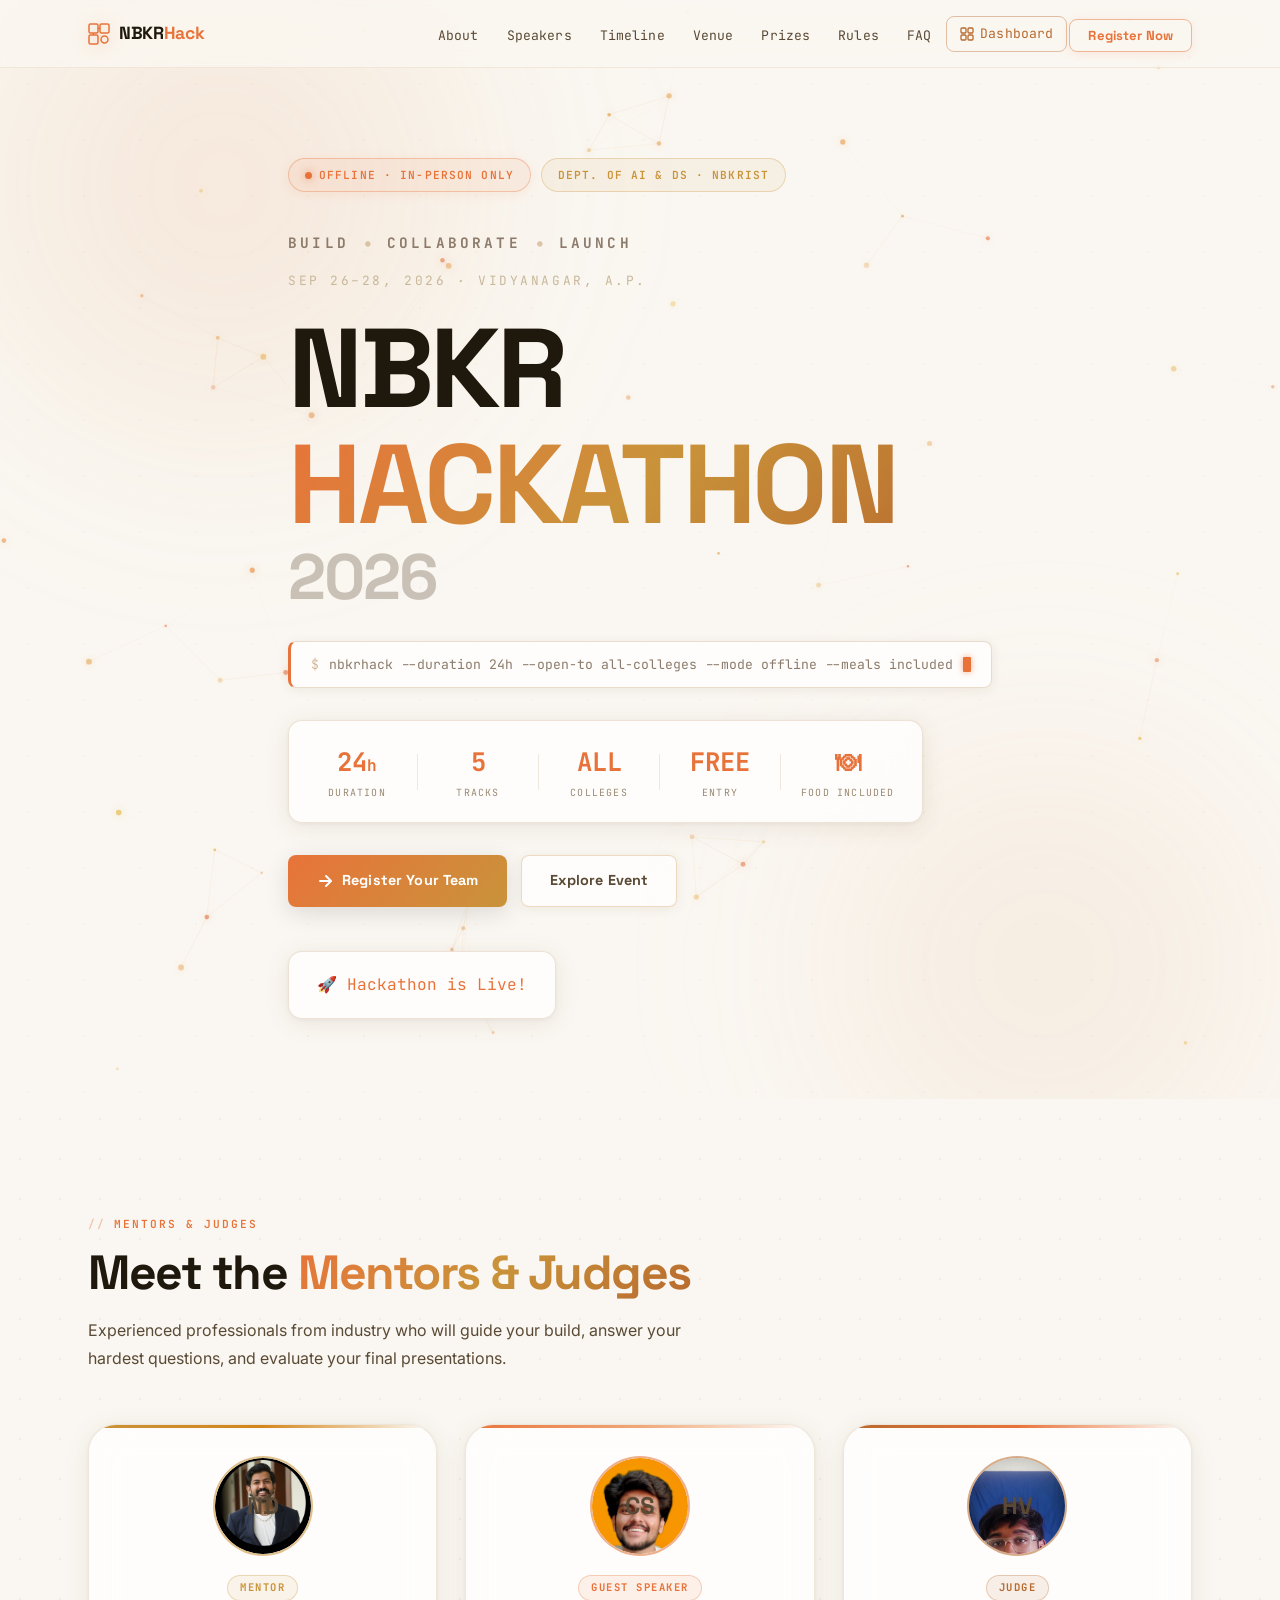
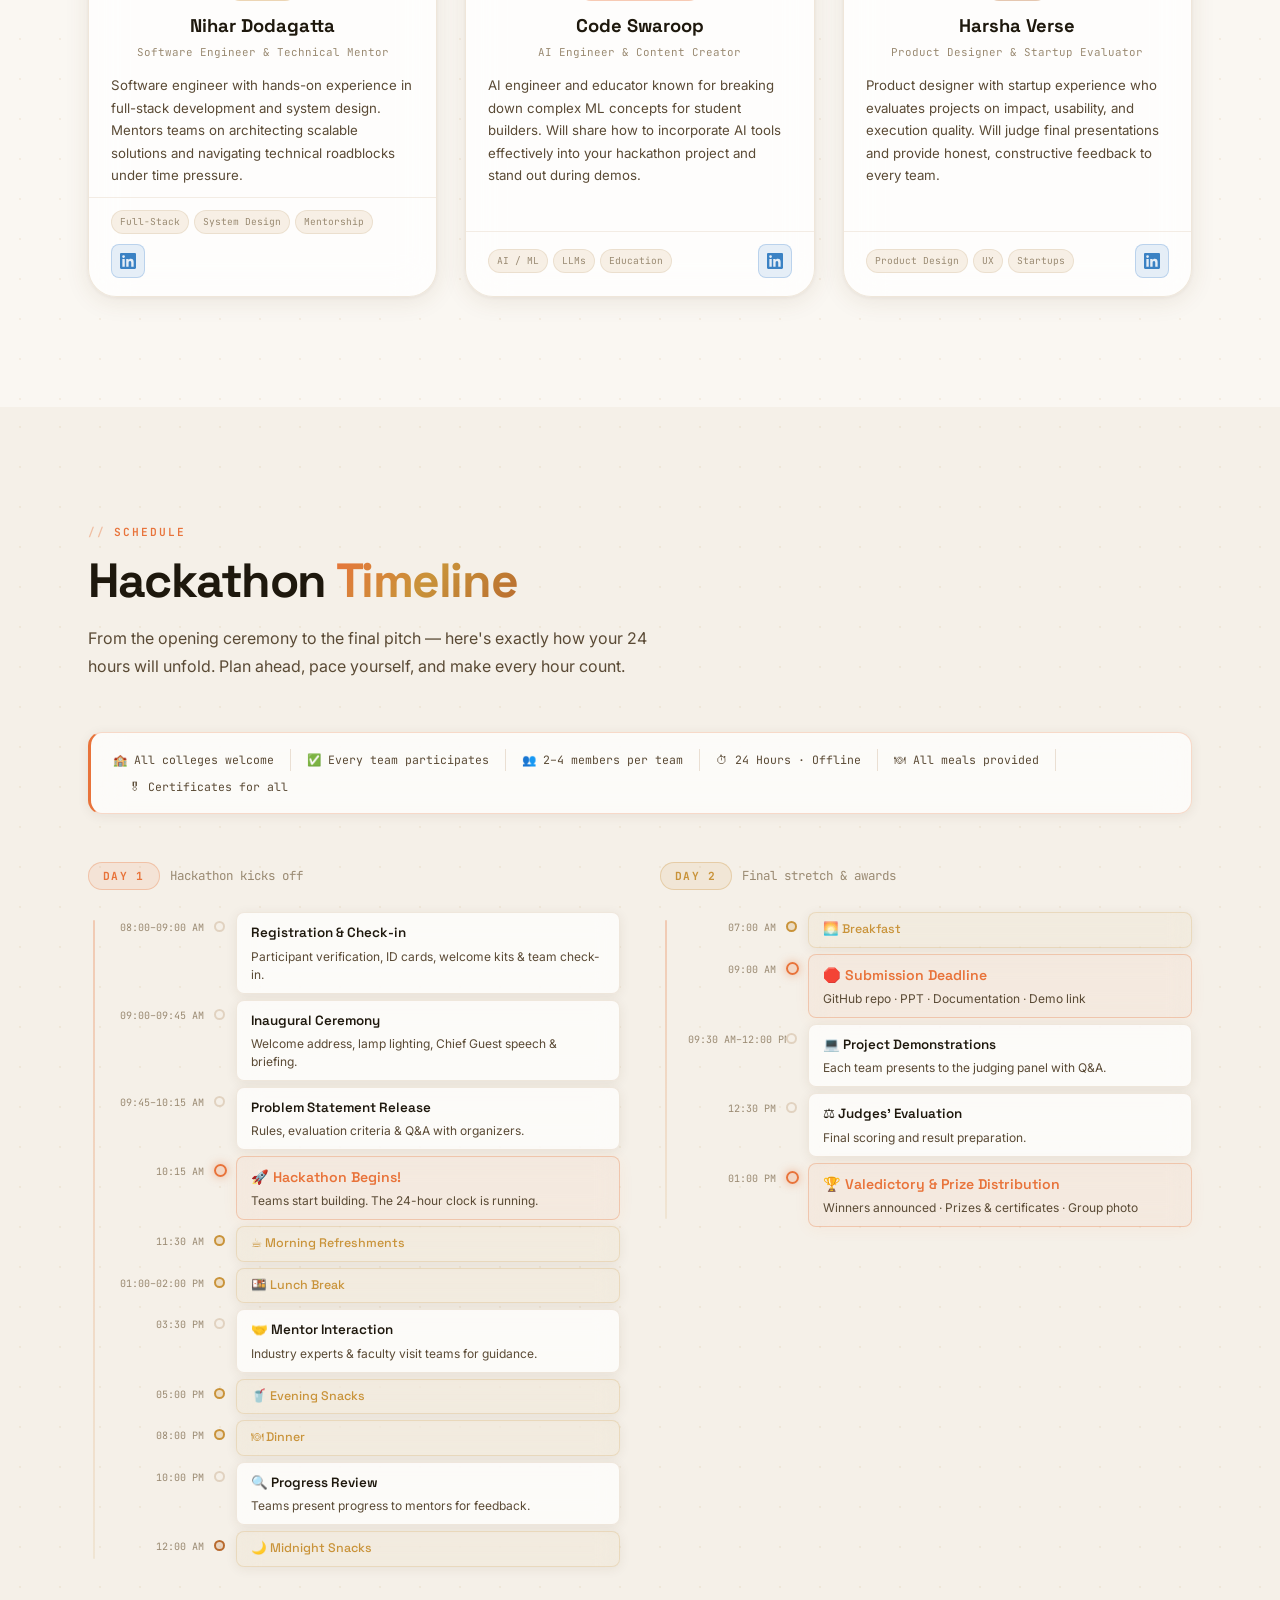
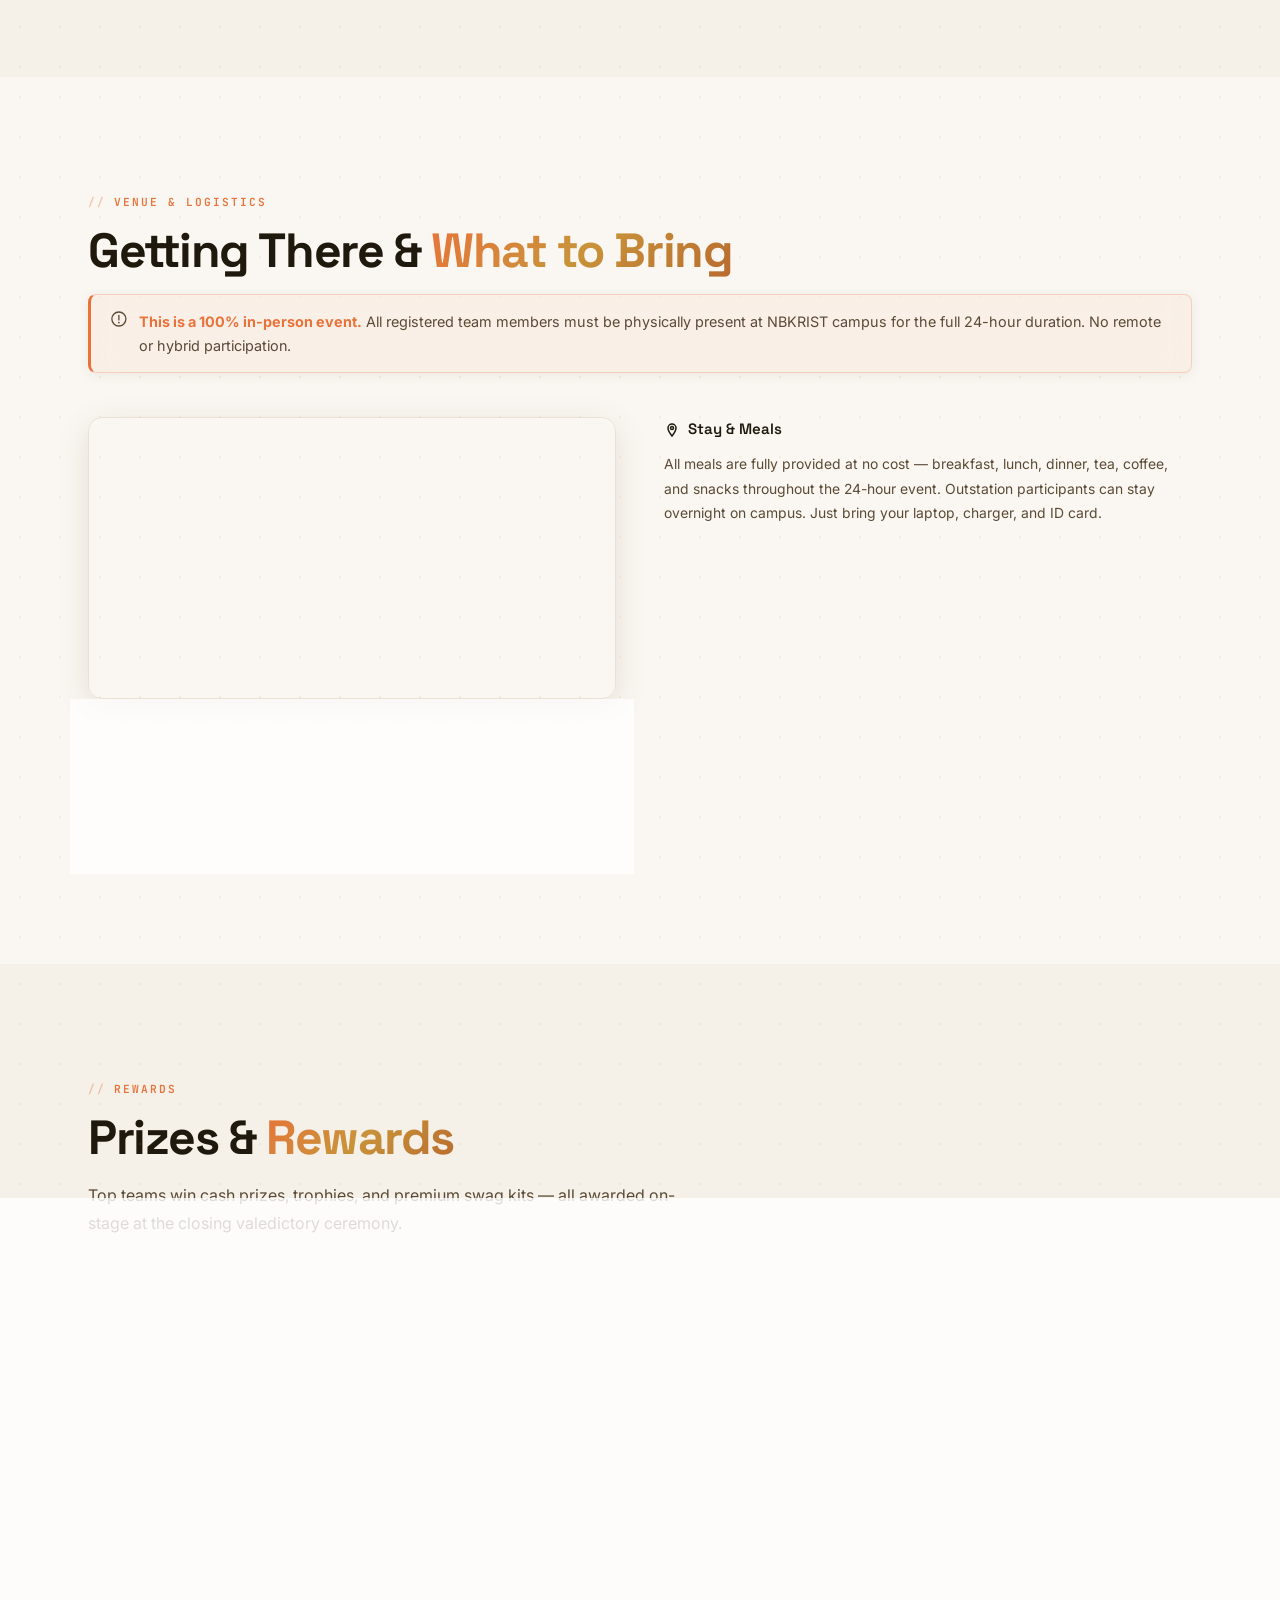
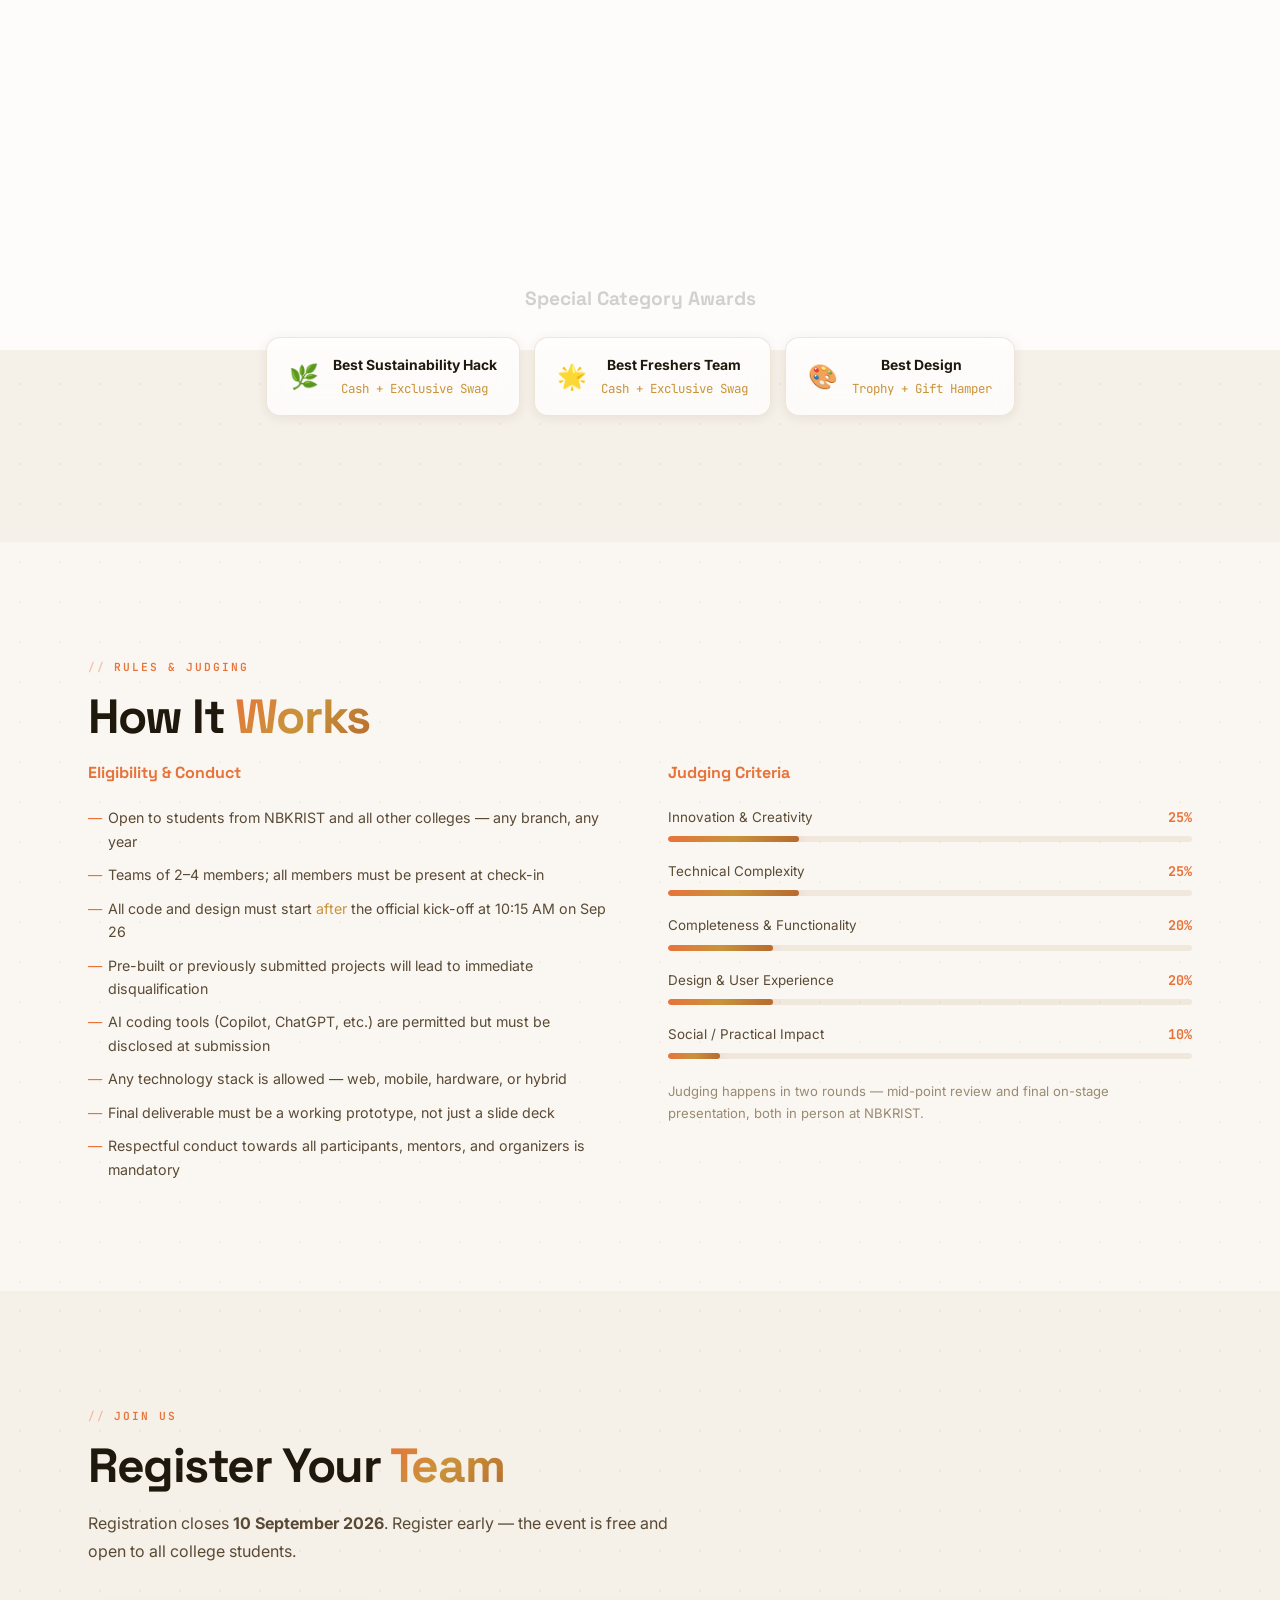
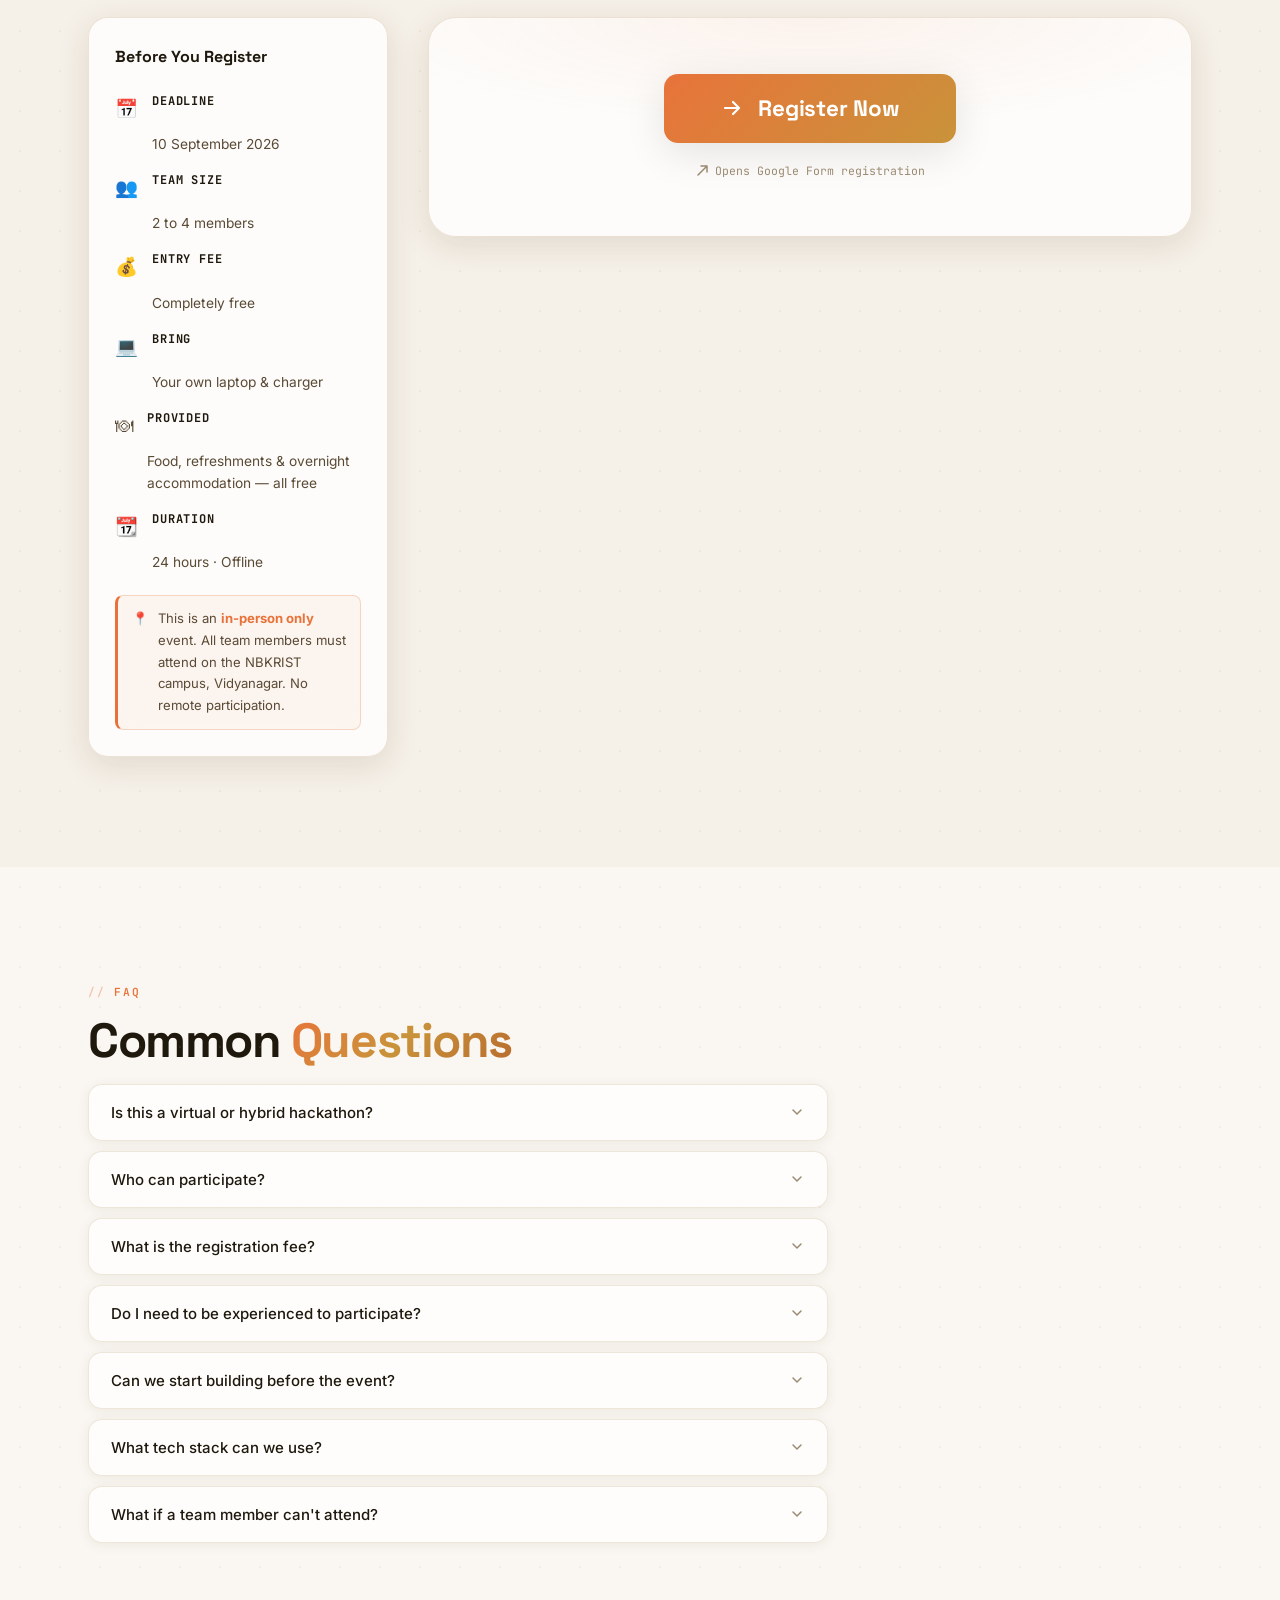
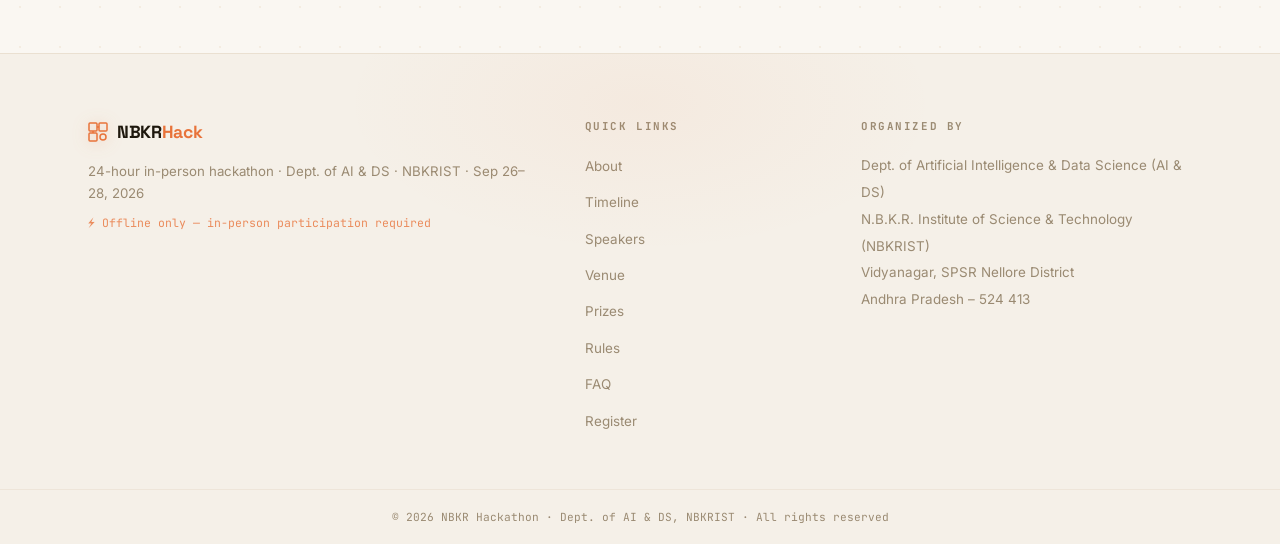
==== commit 57909dab: "Removal: Remove every participant swag/gift banner section" ====
--- a/index.html
+++ b/index.html
@@ -338,20 +338,6 @@
       </div>
     </div>
 
-    <!-- Swags & Gifts banner -->
-    <div class="swag-banner reveal">
-      <div class="swag-banner-inner">
-        <div class="swag-title">&#127873; Every Participant Gets</div>
-        <div class="swag-grid">
-          <div class="swag-item"><span class="swag-icon">&#127891;</span><span>Participation Certificate</span></div>
-          <div class="swag-item"><span class="swag-icon">&#128248;</span><span>Event T-Shirt</span></div>
-          <div class="swag-item"><span class="swag-icon">&#128205;</span><span>NBKR Sticker Pack</span></div>
-          <div class="swag-item"><span class="swag-icon">&#9749;</span><span>Food &amp; Refreshments &mdash; Free</span></div>
-          <div class="swag-item"><span class="swag-icon">&#127979;</span><span>Learning Resources</span></div>
-          <div class="swag-item"><span class="swag-icon">&#129309;</span><span>Mentor Sessions</span></div>
-        </div>
-      </div>
-    </div>
 
   </div>
 </section>
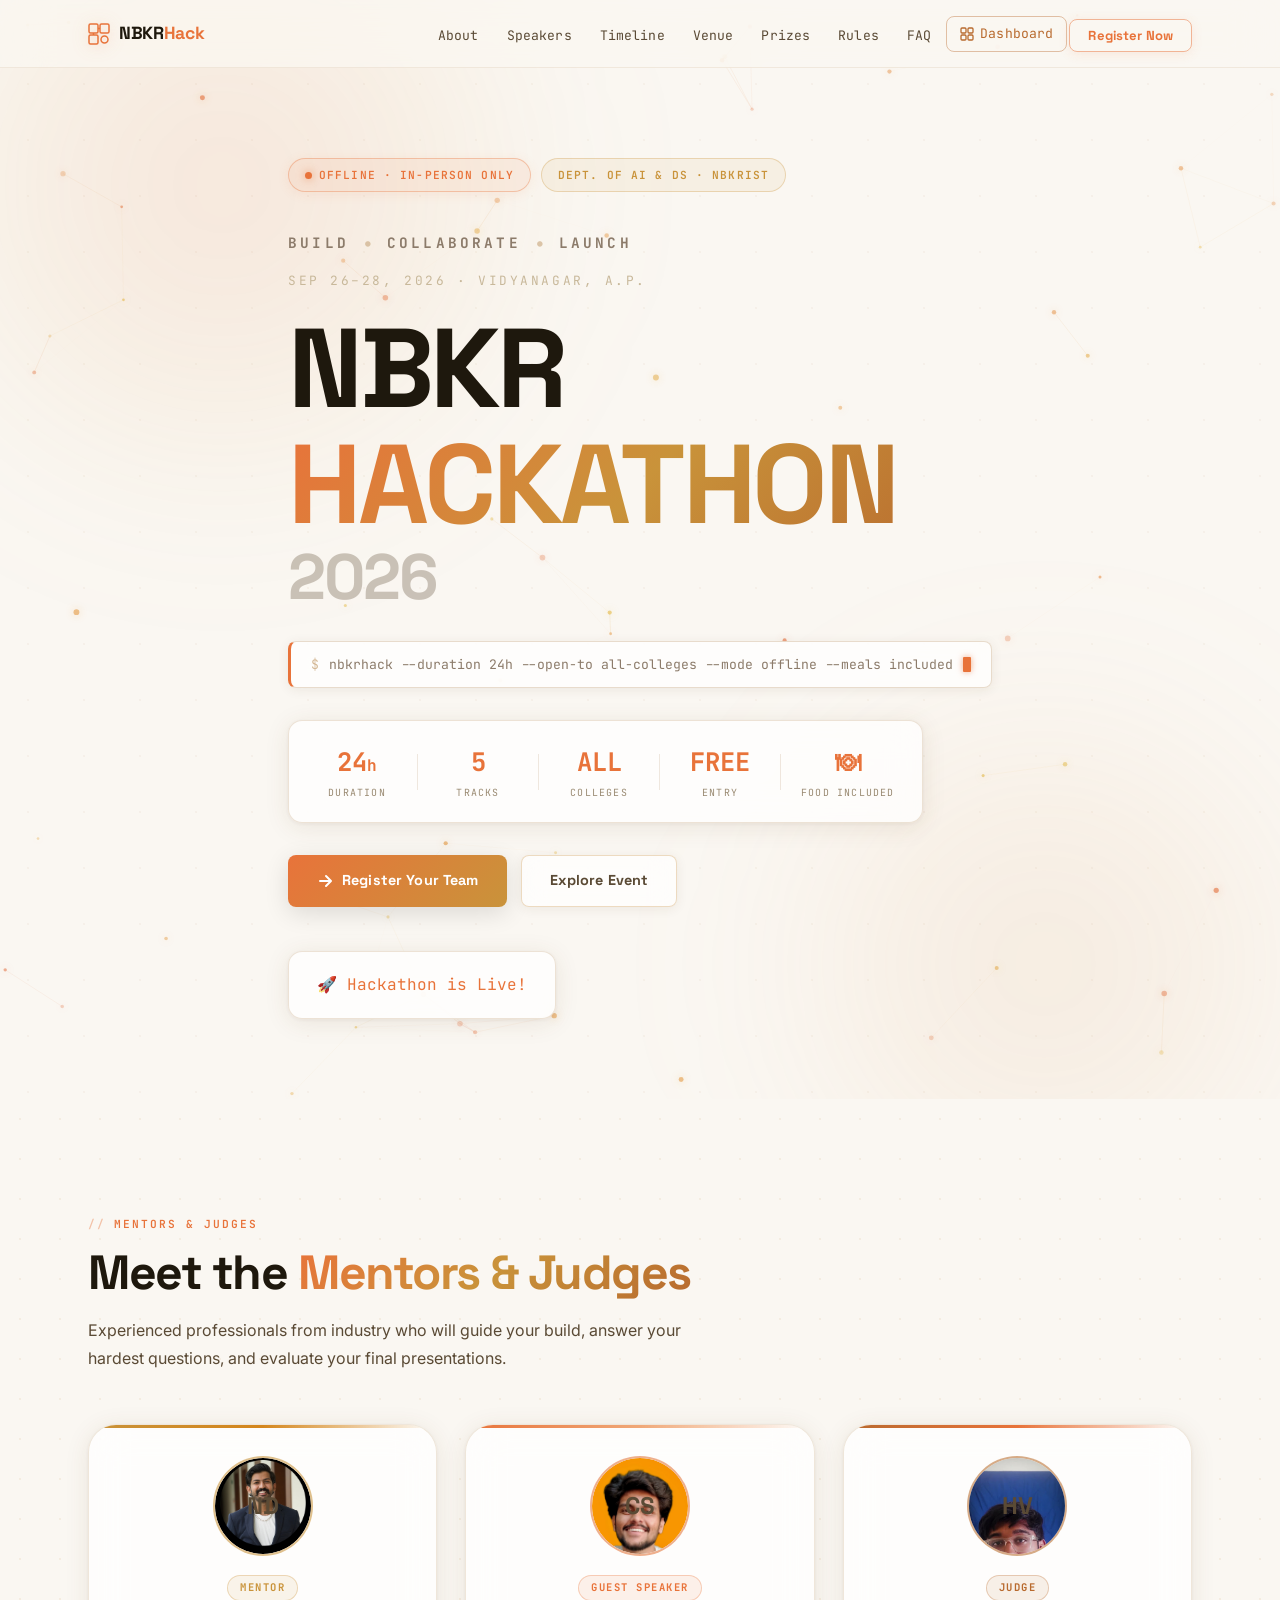
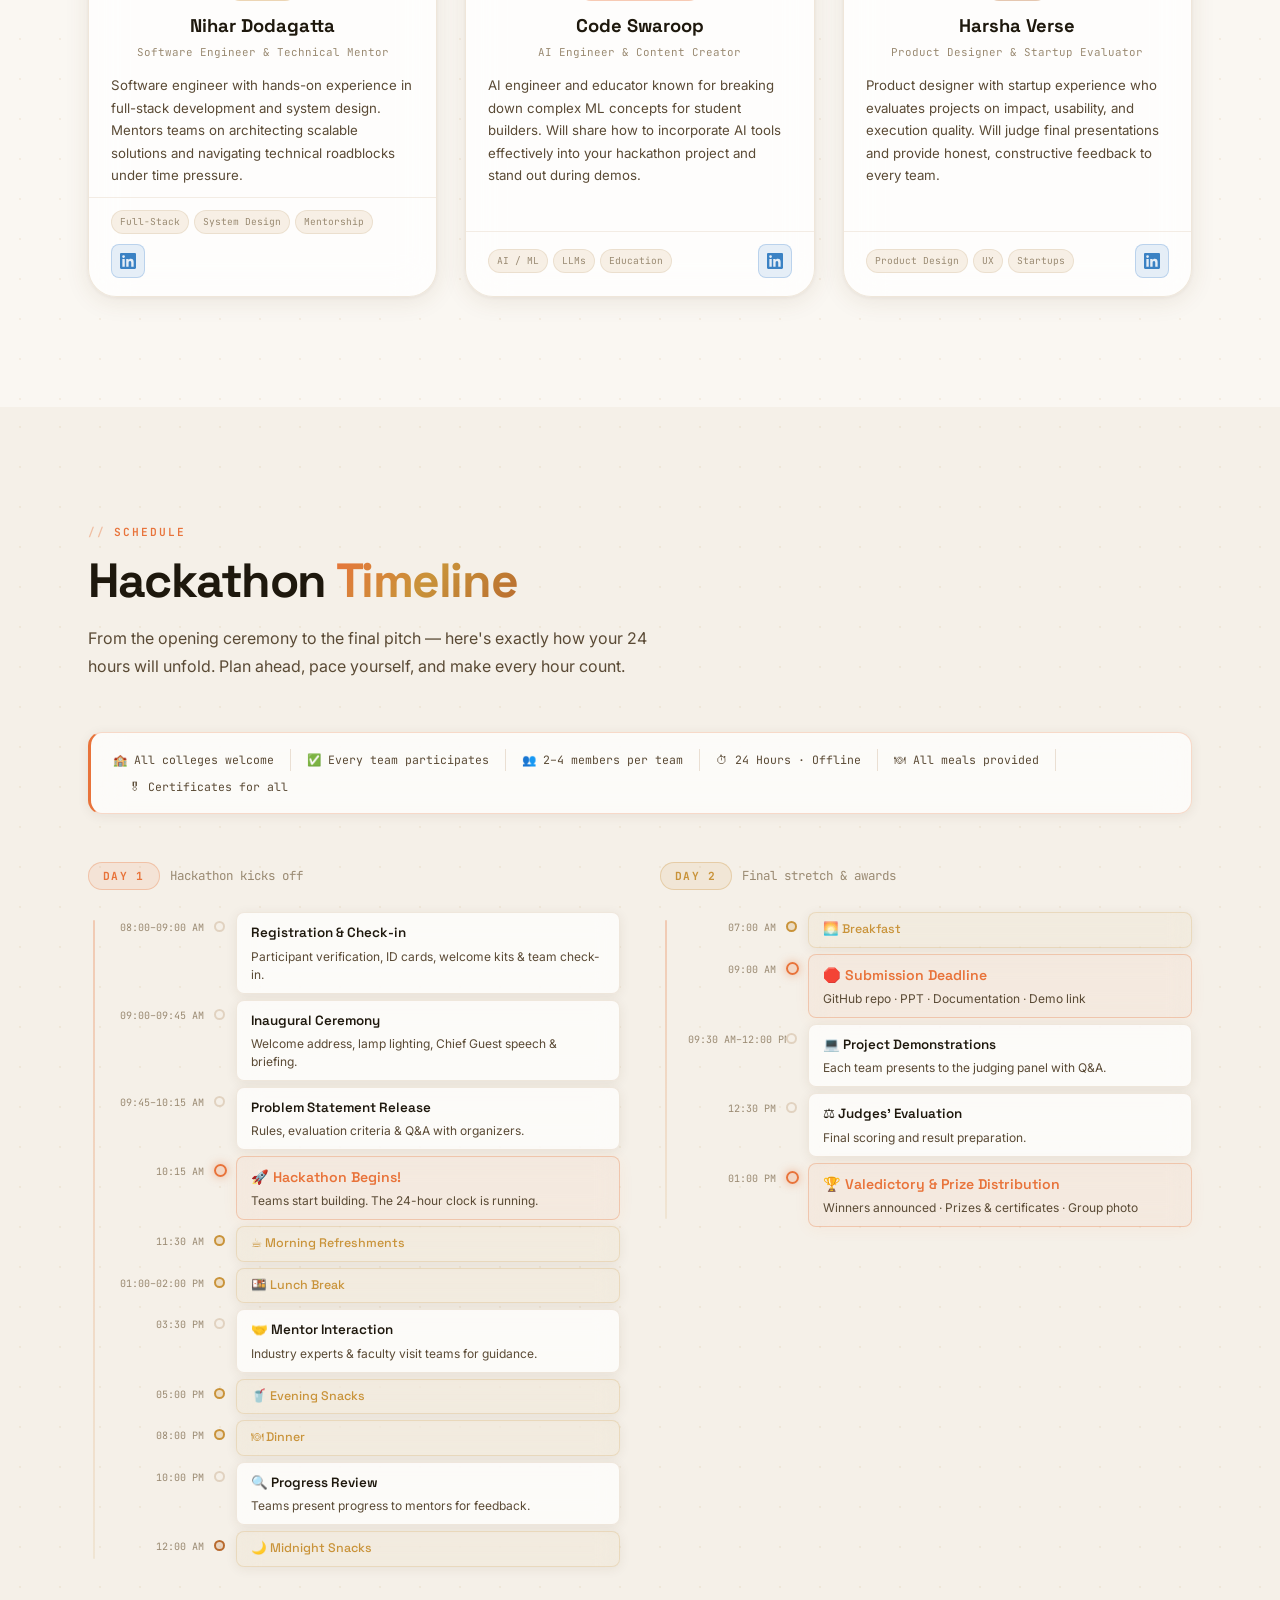
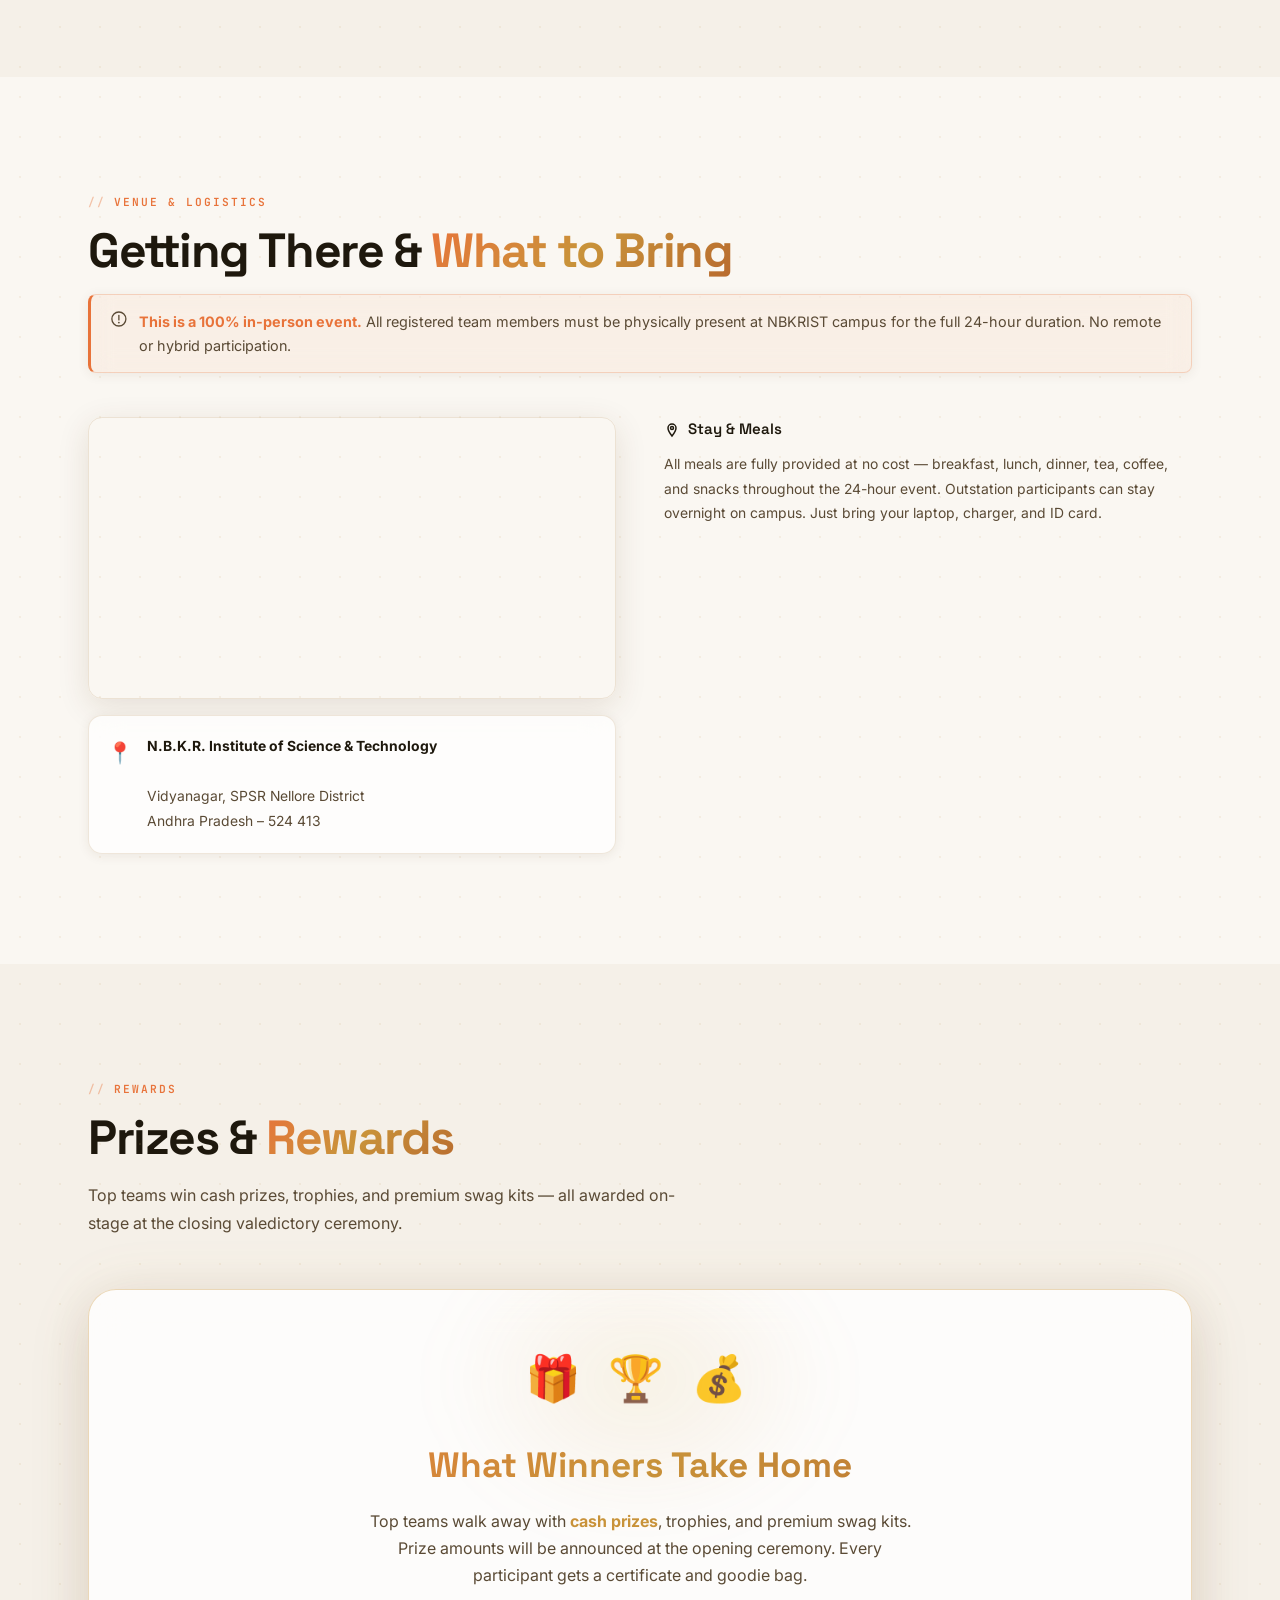
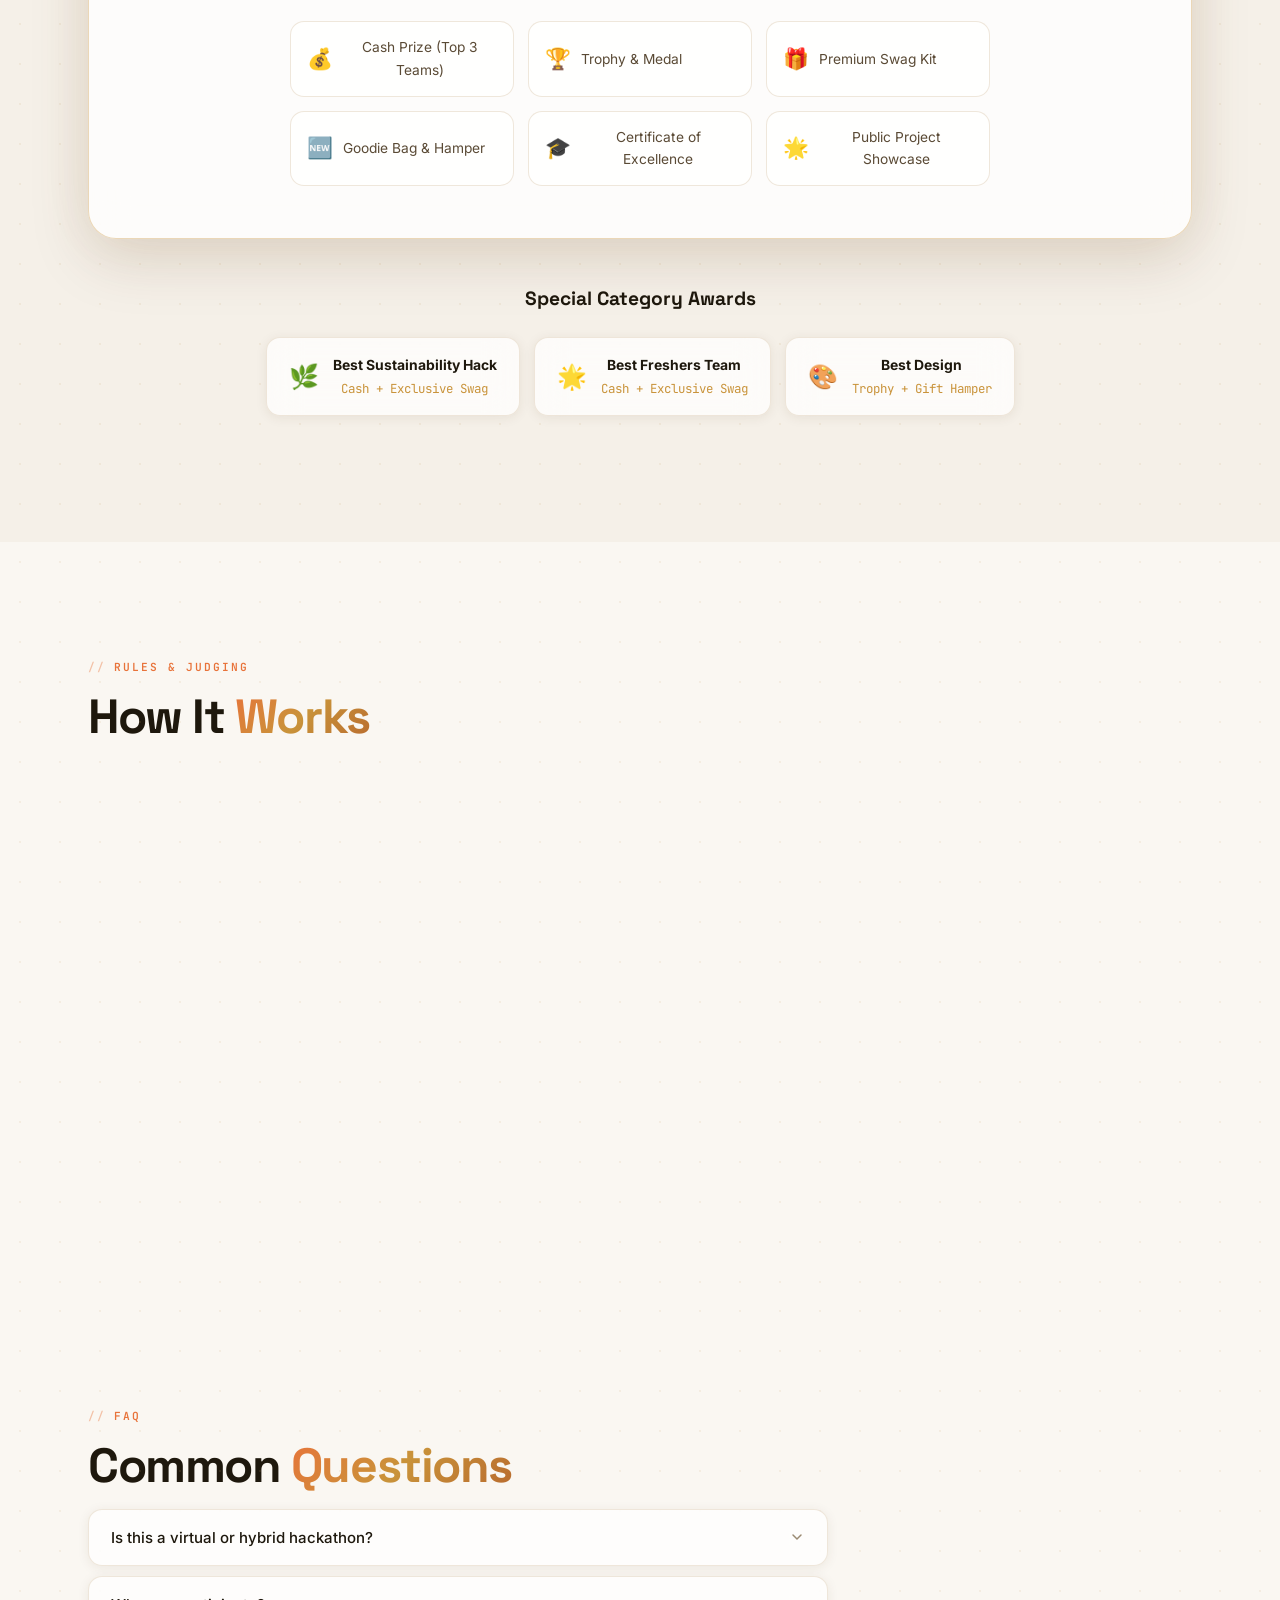
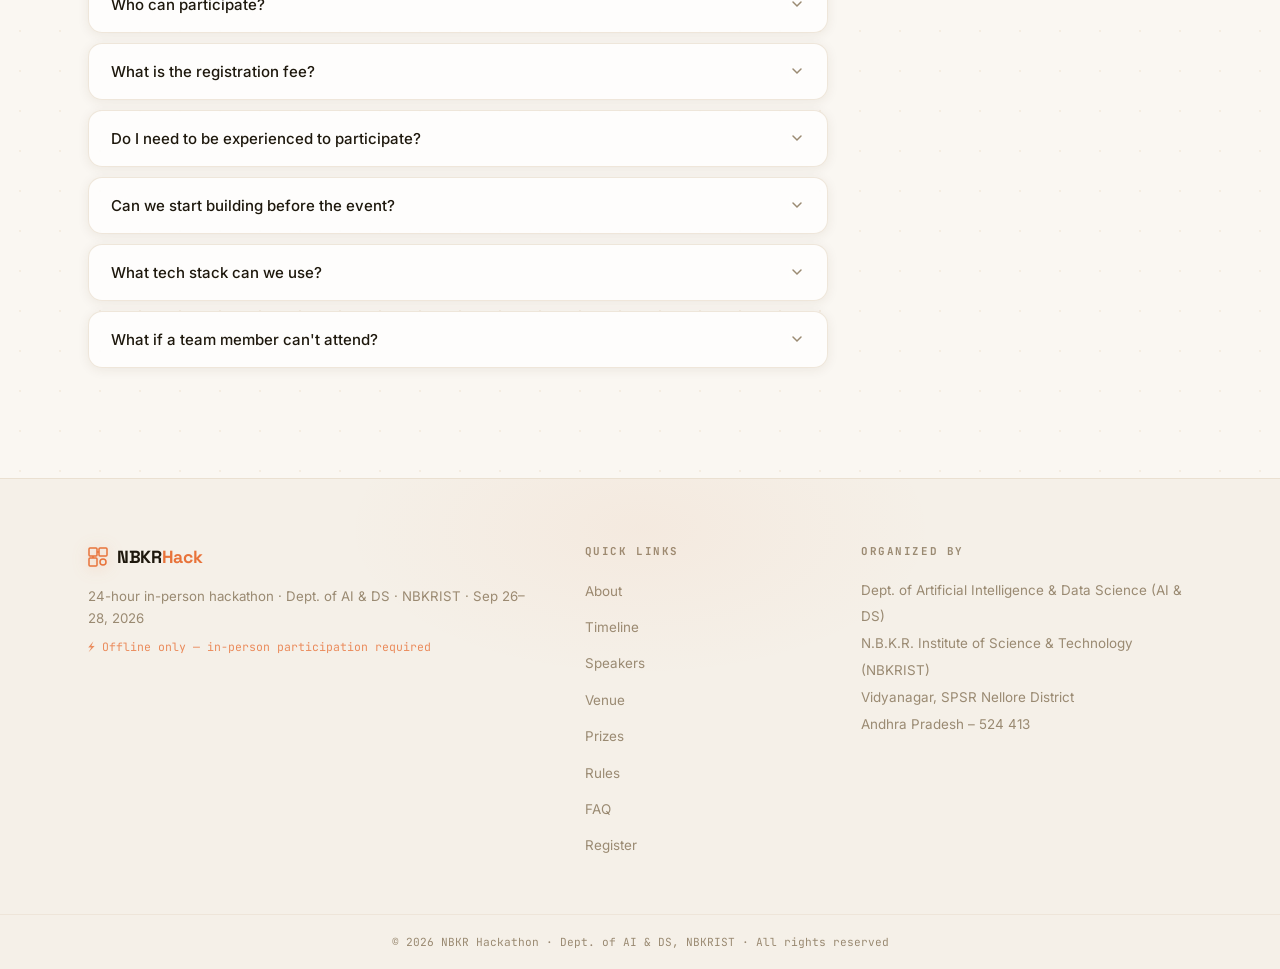
==== commit 590e6371: "Removal: Remove the Register section on index.html" ====
--- a/index.html
+++ b/index.html
@@ -377,43 +377,7 @@
 </section>
 
 <!-- REGISTER -->
-<section class="section register-section" id="register" aria-labelledby="register-h">
-  <div class="section-grid-bg" aria-hidden="true"></div>
-  <div class="container">
-    <span class="section-eyebrow">Join Us</span>
-    <h2 class="section-title" id="register-h">Register Your <span class="gradient-text">Team</span></h2>
-    <p class="section-sub">Registration closes <strong>10 September 2026</strong>. Register early &mdash; the event is free and open to all college students.</p>
-    <div class="register-layout">
-      <aside class="reg-info reveal" aria-label="Registration information">
-        <div class="reg-info-card">
-          <h3 class="ric-title">Before You Register</h3>
-          <div class="ric-row"><span class="ric-icon">&#128197;</span><div><strong>Deadline</strong><br>10 September 2026</div></div>
-          <div class="ric-row"><span class="ric-icon">&#128101;</span><div><strong>Team size</strong><br>2 to 4 members</div></div>
-          <div class="ric-row"><span class="ric-icon">&#128176;</span><div><strong>Entry fee</strong><br>Completely free</div></div>
-          <div class="ric-row"><span class="ric-icon">&#128187;</span><div><strong>Bring</strong><br>Your own laptop &amp; charger</div></div>
-          <div class="ric-row"><span class="ric-icon">&#127869;</span><div><strong>Provided</strong><br>Food, refreshments &amp; overnight accommodation &mdash; all free</div></div>
-          <div class="ric-row"><span class="ric-icon">&#128198;</span><div><strong>Duration</strong><br>24 hours &middot; Offline</div></div>
-          <div class="ric-offline-note" role="note">
-            <span>&#128205;</span>
-            <span>This is an <strong>in-person only</strong> event. All team members must attend on the NBKRIST campus, Vidyanagar. No remote participation.</span>
-          </div>
-        </div>
-      </aside>
-      <div class="reg-form-col reveal">
-        <div class="reg-cta-block">
-          <button class="btn-register-now reg-trigger" aria-label="Open registration form">
-            <svg width="24" height="24" viewBox="0 0 24 24" fill="none" aria-hidden="true"><path d="M5 12h14M13 6l6 6-6 6" stroke="currentColor" stroke-width="2.2" stroke-linecap="round" stroke-linejoin="round"/></svg>
-            Register Now
-          </button>
-          <p class="reg-cta-note">
-            <svg width="13" height="13" viewBox="0 0 13 13" fill="none" aria-hidden="true"><path d="M2 11L11 2M11 2H5M11 2v6" stroke="currentColor" stroke-width="1.5" stroke-linecap="round"/></svg>
-            Opens Google Form registration
-          </p>
-        </div>
-      </div>
-    </div>
-  </div>
-</section>
+<!-- JOIN US / REGISTER section removed -->
 
 <!-- DASHBOARD -->
 <section class="section dashboard-section" id="dashboard" hidden style="display:none" aria-labelledby="dashboard-h">
